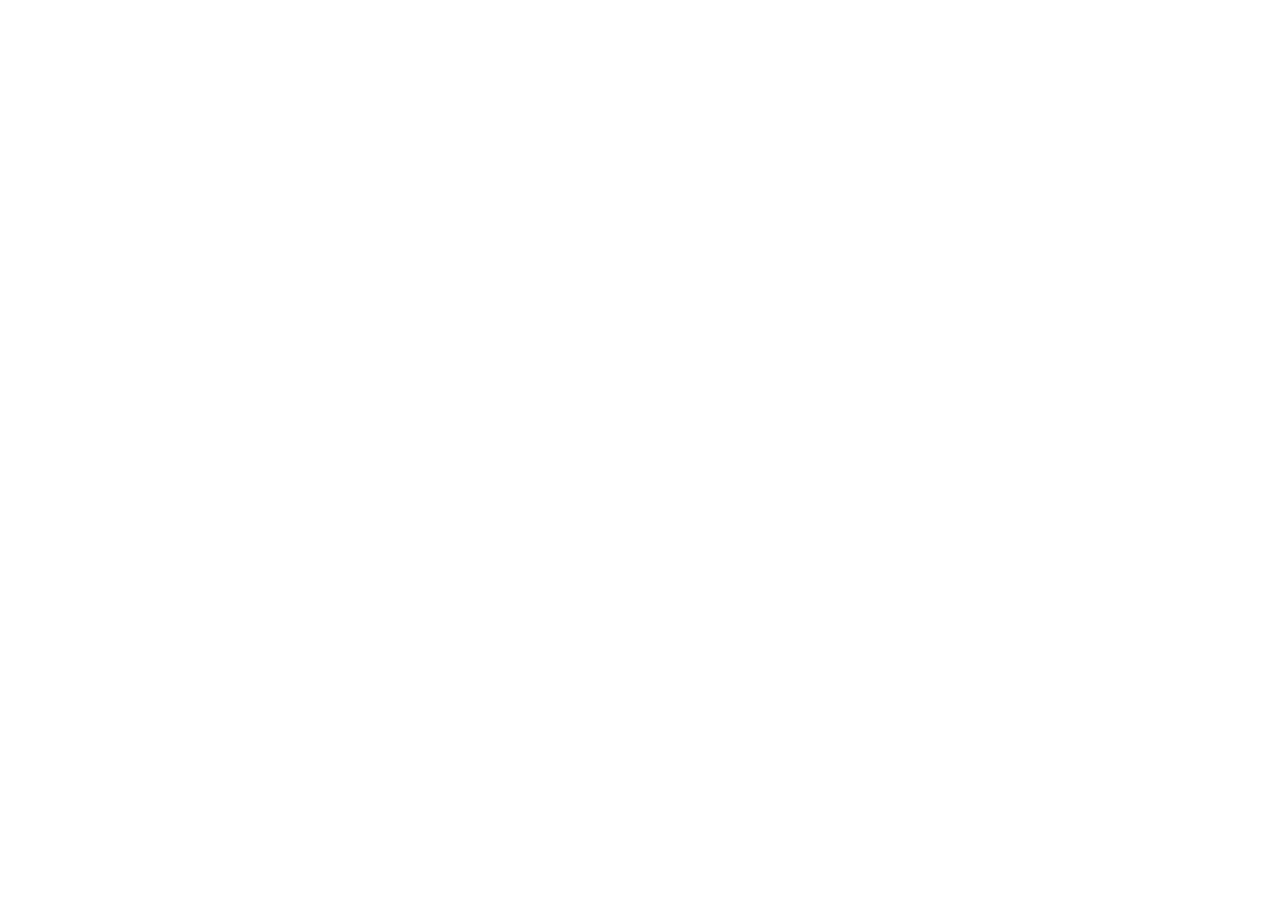
==== index.html @ a27280f0 "feat: added structure of html" ====
<!doctype html>
<html lang="ru">
<head>
    <meta charset="UTF-8">
    <meta name="viewport"
          content="width=device-width, user-scalable=no, initial-scale=1.0, maximum-scale=1.0, minimum-scale=1.0">
    <meta http-equiv="X-UA-Compatible" content="ie=edge">
    <title>TestGit</title>
</head>
<body>

</body>
</html>
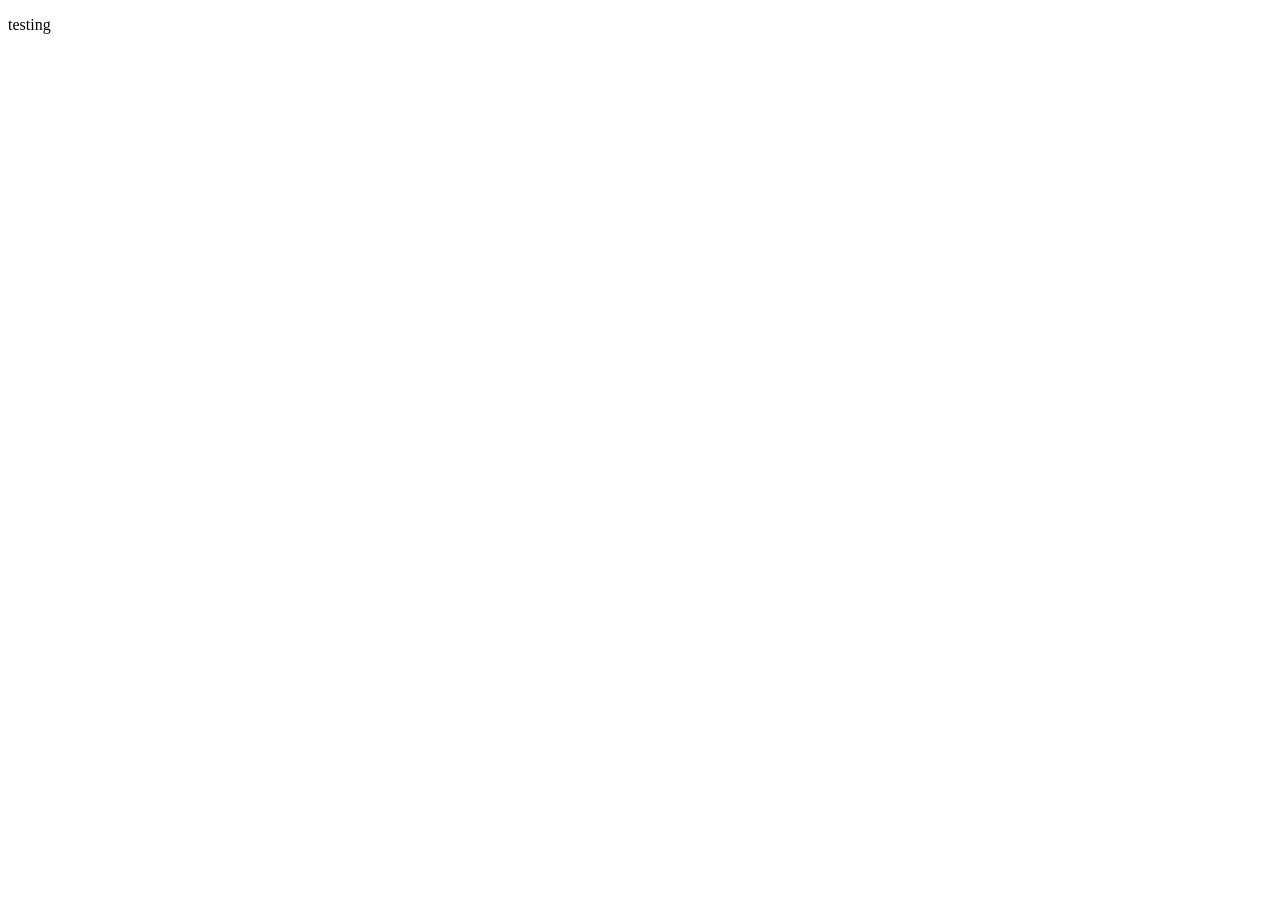
==== commit 453d573b: "Added P Add P for testing pull request" ====
--- a/index.html
+++ b/index.html
@@ -8,6 +8,6 @@
     <title>TestGit</title>
 </head>
 <body>
-
+    <p>testing</p>
 </body>
-</html>+</html>
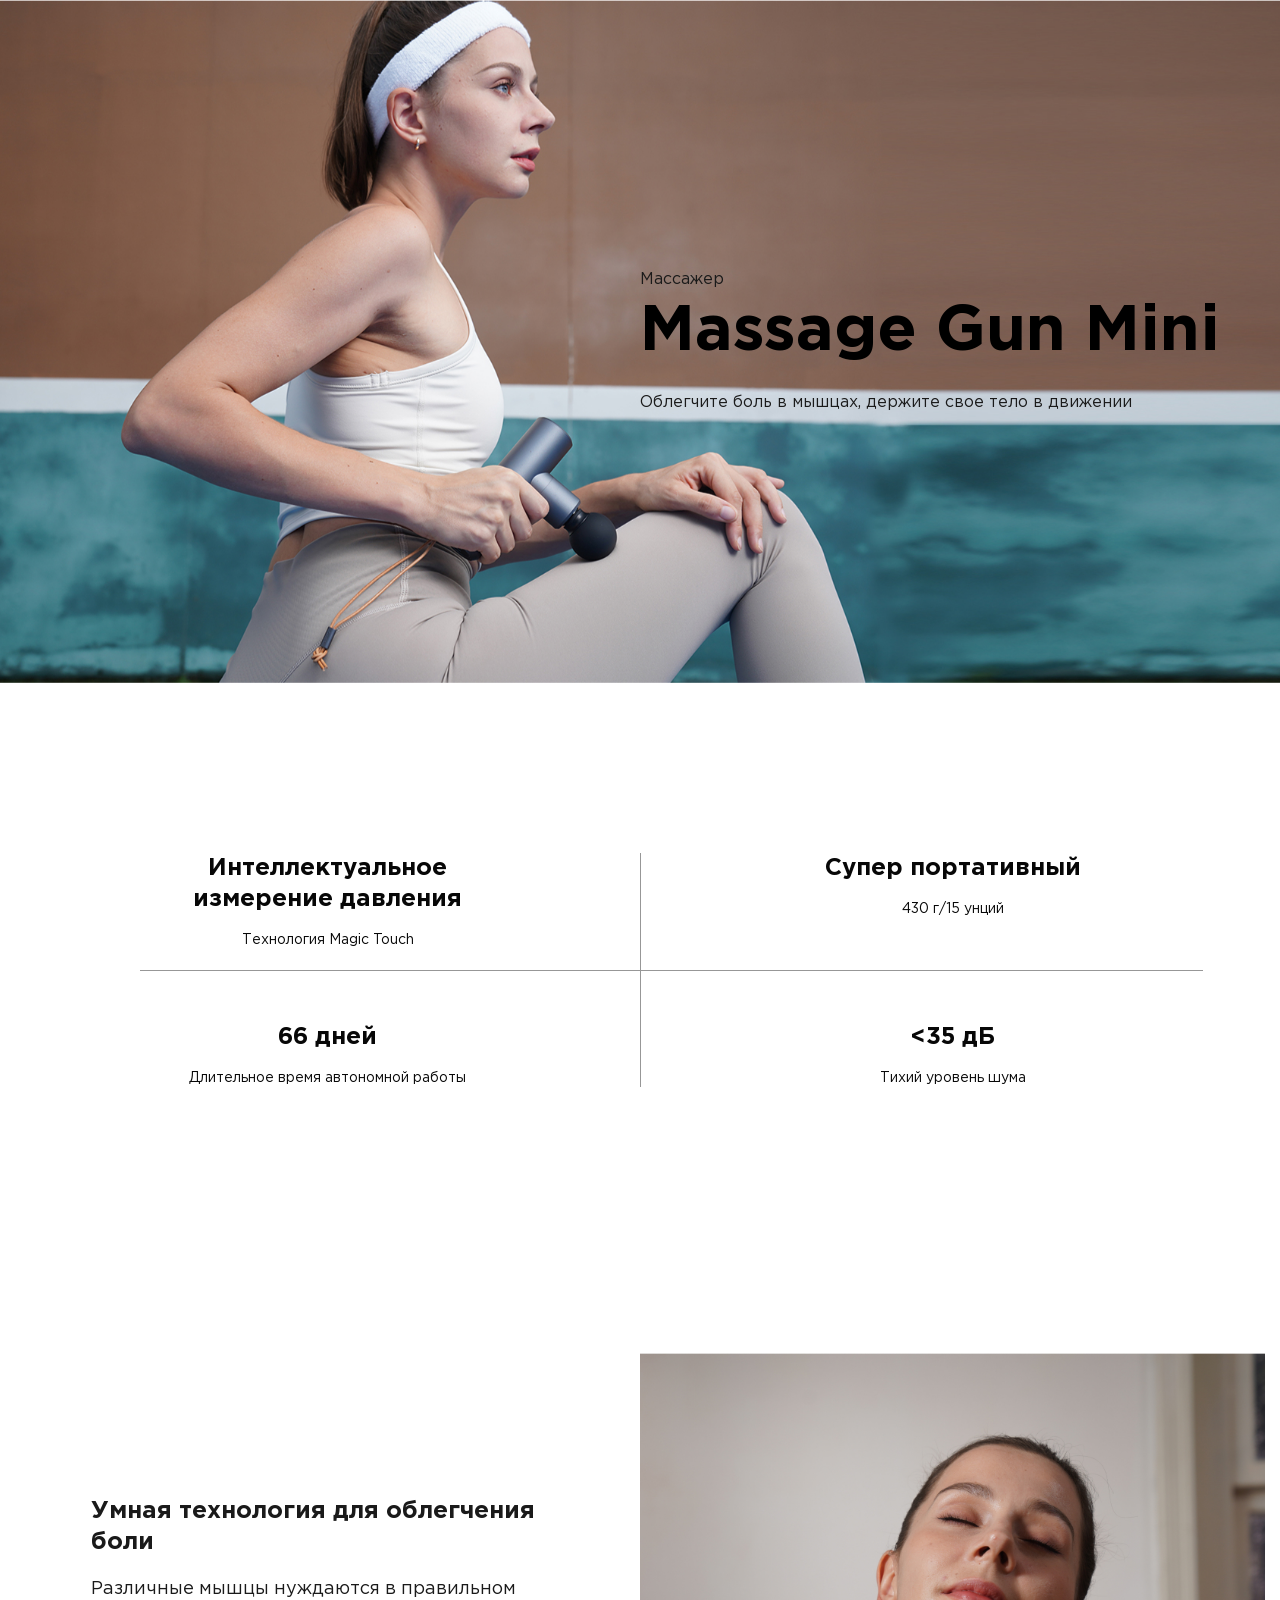
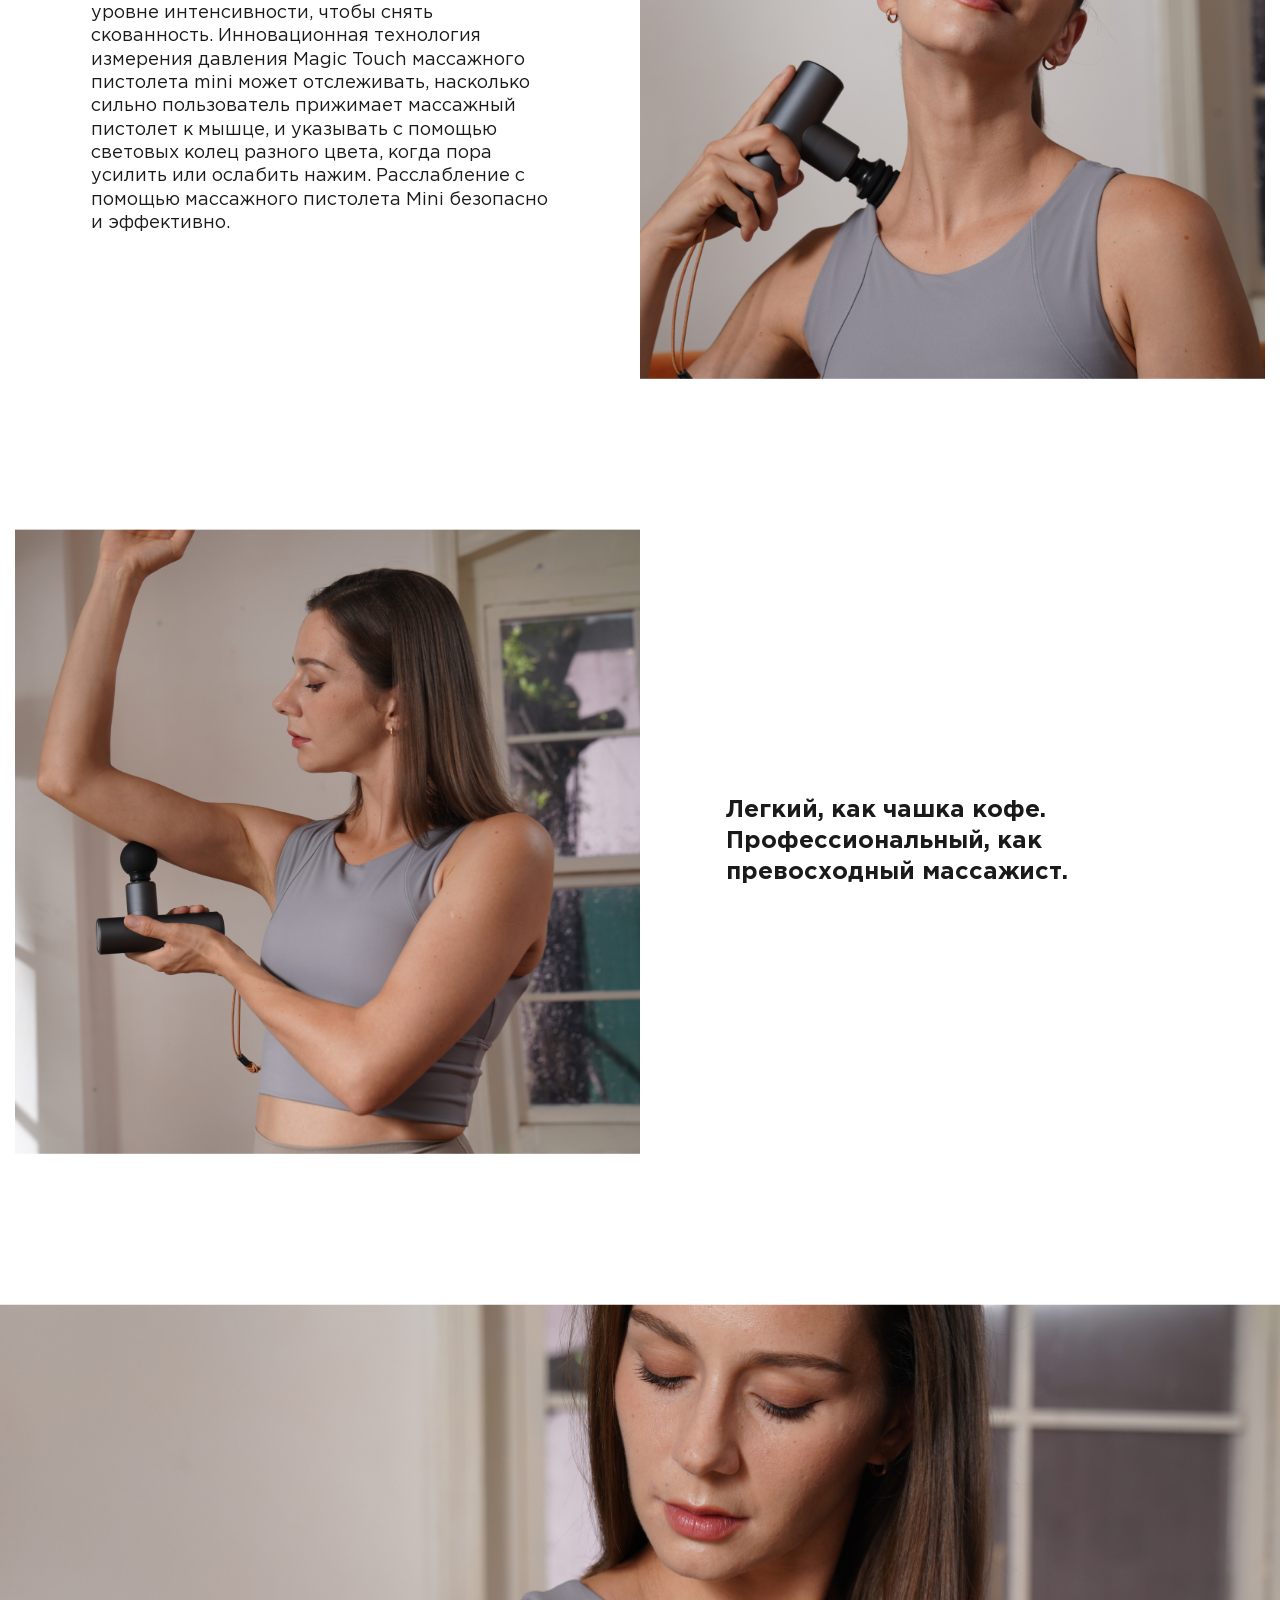
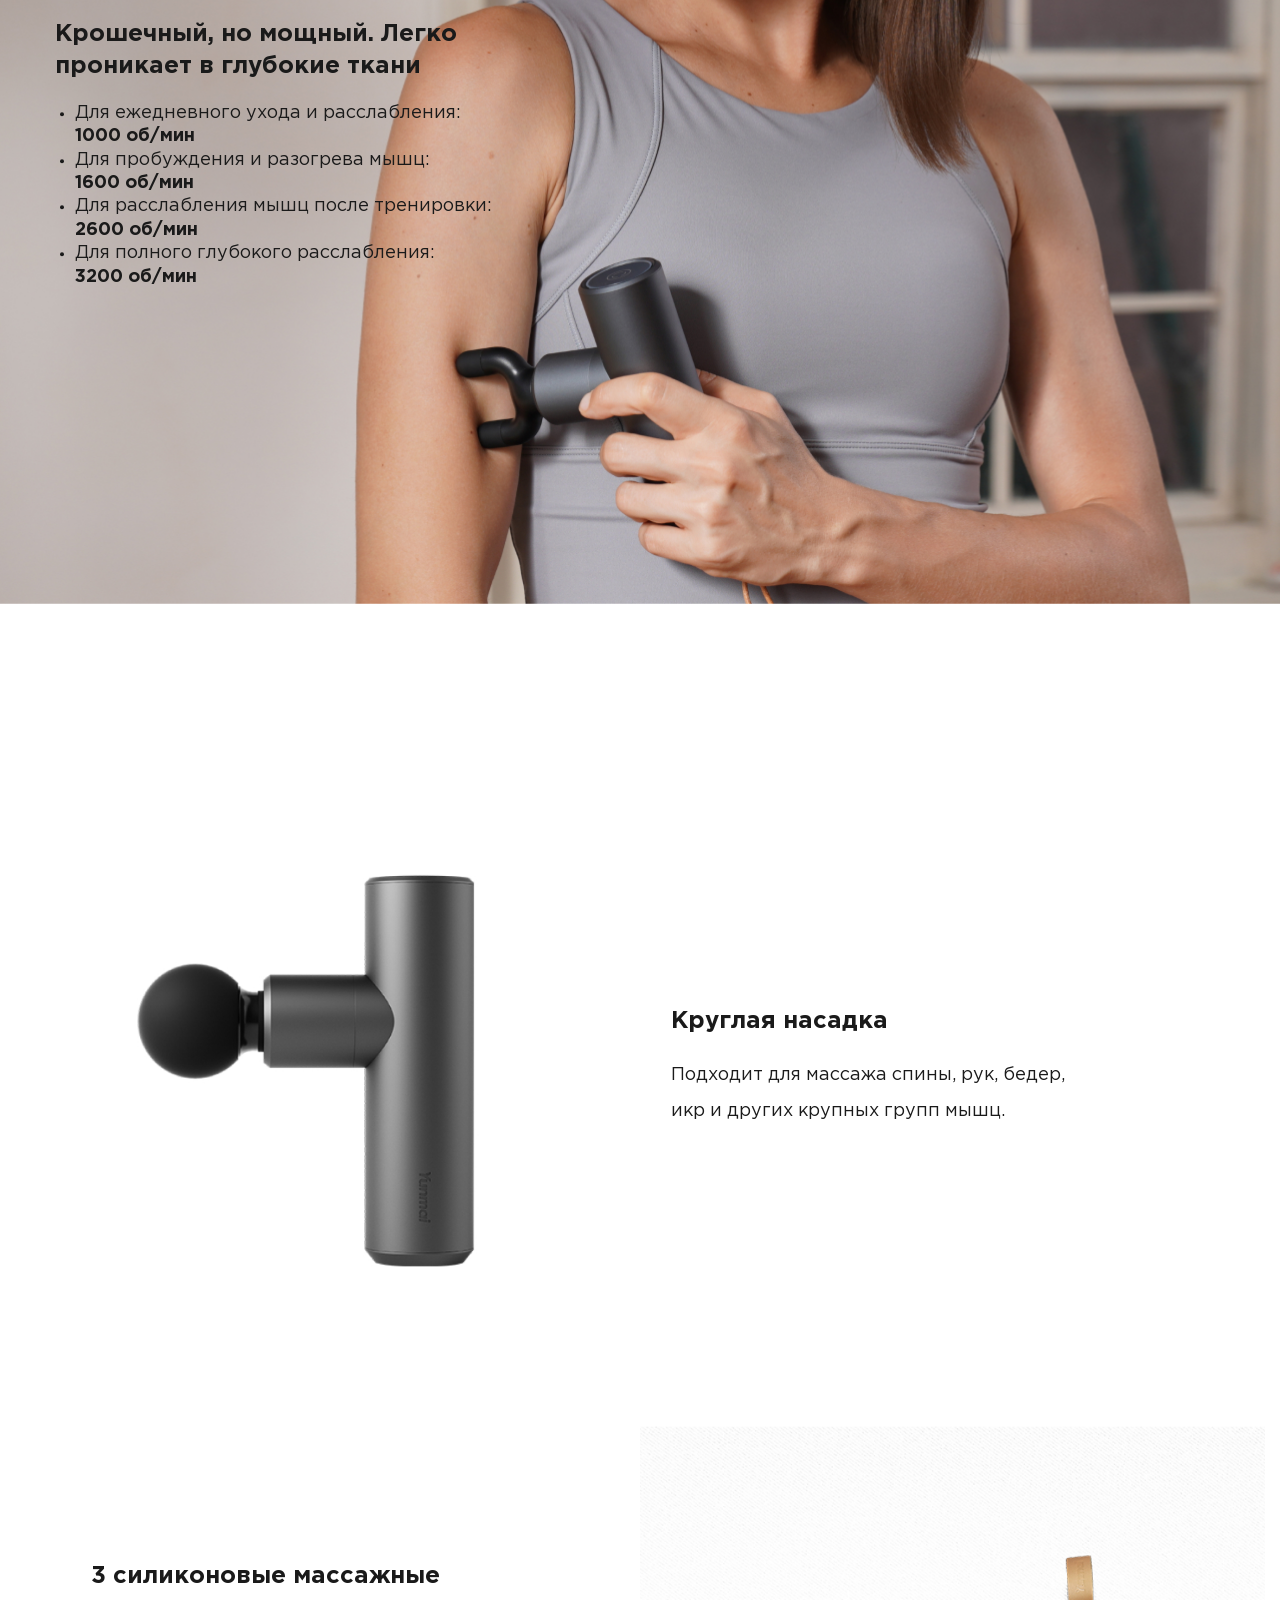
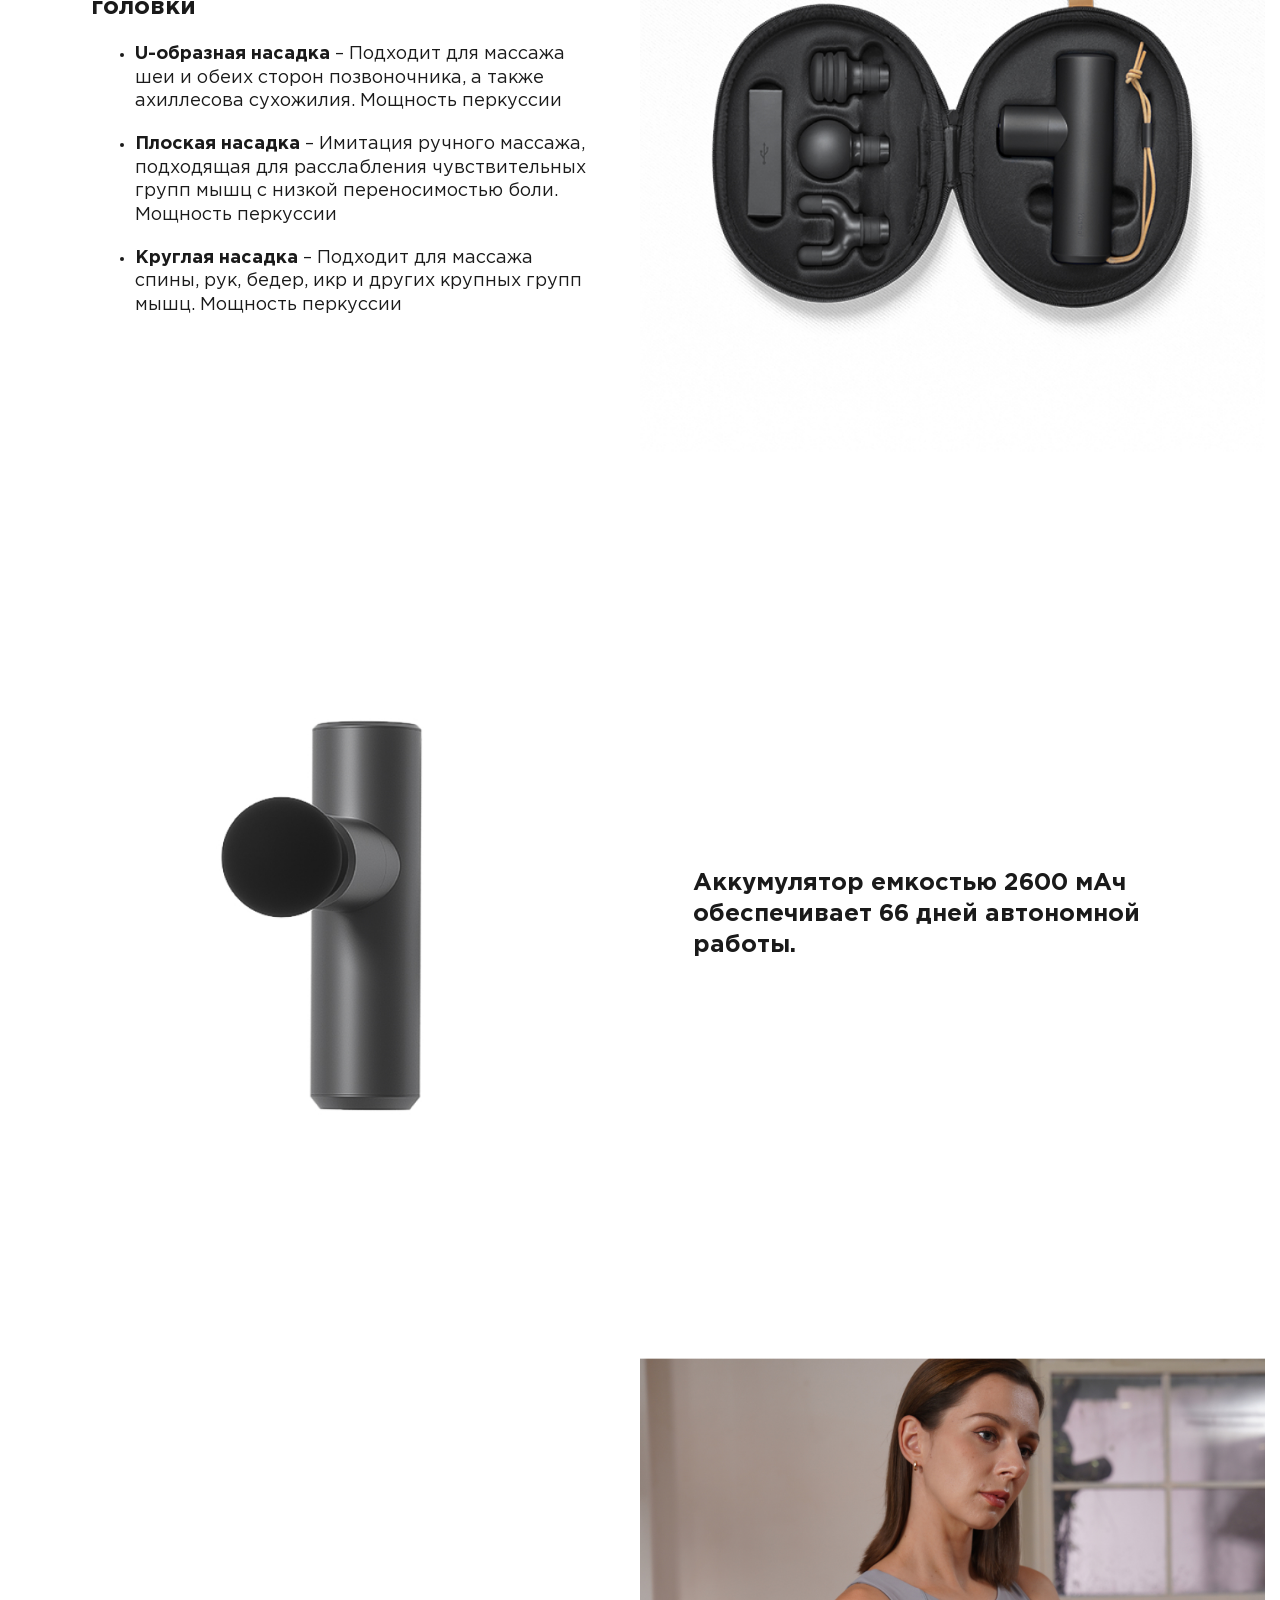
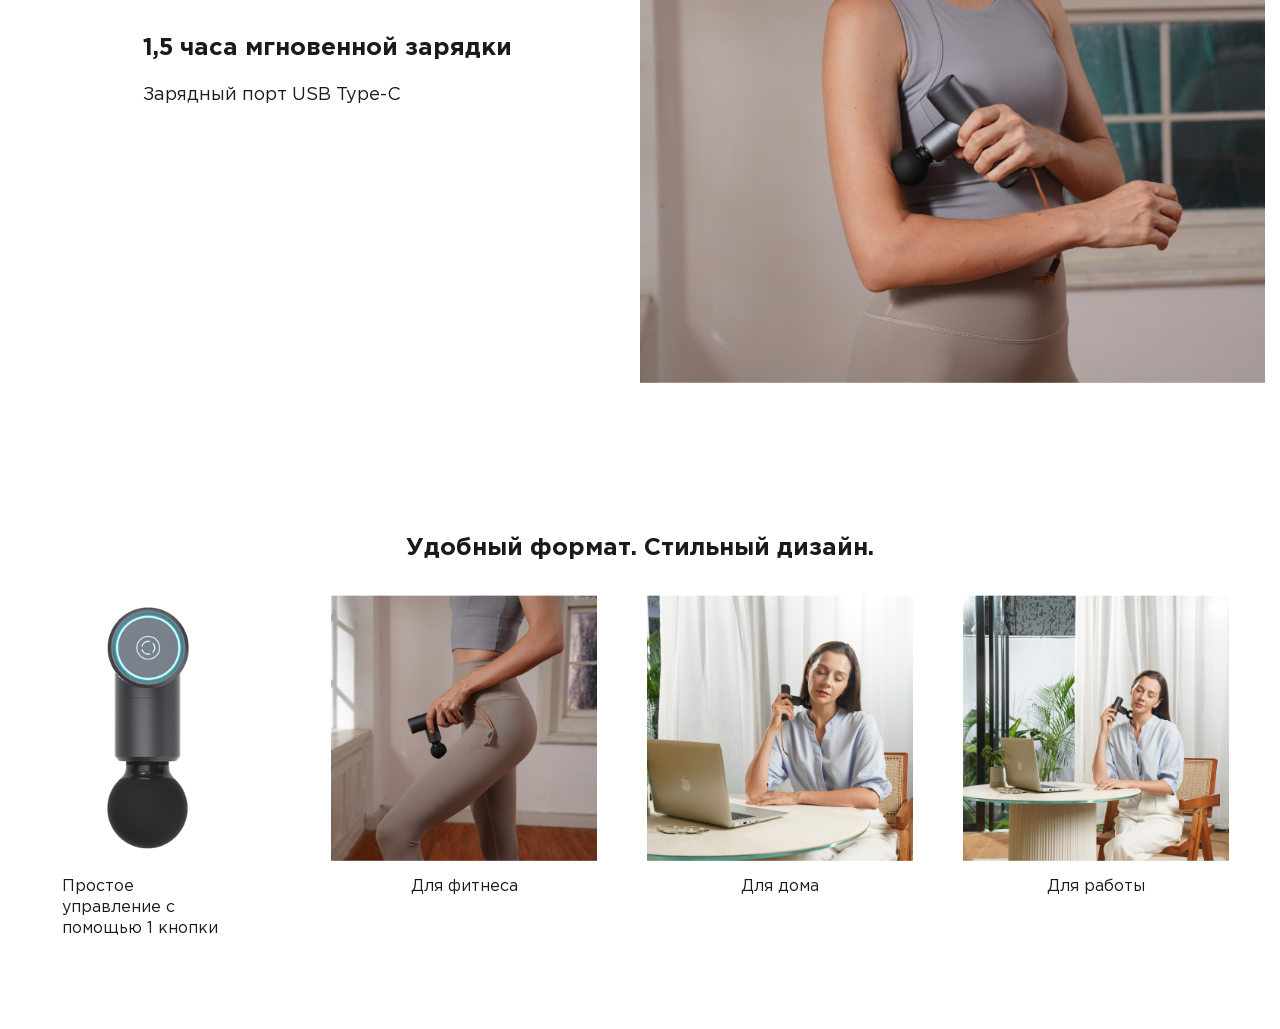
==== commit 380df490: "fix: unpacked files from folder" ====
--- a/index.html
+++ b/index.html
@@ -1,13 +1,181 @@
-<!doctype html>
-<html lang="ru">
-<head>
-    <meta charset="UTF-8">
-    <meta name="viewport"
-          content="width=device-width, user-scalable=no, initial-scale=1.0, maximum-scale=1.0, minimum-scale=1.0">
-    <meta http-equiv="X-UA-Compatible" content="ie=edge">
-    <title>TestGit</title>
-</head>
-<body>
-    <p>testing</p>
-</body>
+<!DOCTYPE html>
+<html lang="en">
+  <head>
+    <meta charset="UTF-8" />
+    <meta http-equiv="X-UA-Compatible" content="IE=edge" />
+    <meta name="viewport" content="width=device-width, initial-scale=1.0" />
+    <link rel="stylesheet" href="./css/main.min.css" />
+    <title>YUNMAI Massage Gun Mini (YMFG-M352)</title>
+  </head>
+  <body>
+    <section class="hero">
+      <div class="container">
+        <div class="hero__wrapper">
+          <div class="hero__content">
+            <p class="hero__subtitle descr">Массажер</p>
+            <h1 class="hero__title">Massage Gun Mini</h1>
+            <p class="hero__descr descr">Облегчите боль в мышцах, держите свое тело в движении</p>
+          </div>
+        </div>
+      </div>
+    </section>
+    <section class="char">
+      <div class="container">
+        <div class="char__wrapper">
+          <div class="char__item">
+            <h3 class="char__item-title">Интеллектуальное измерение давления</h3>
+            <p class="char__item-descr">Технология Magic Touch</p>
+          </div>
+          <div class="char__item">
+            <h3 class="char__item-title">Супер портативный</h3>
+            <p class="char__item-descr">430 г/15 унций</p>
+          </div>
+          <div class="char__item">
+            <h3 class="char__item-title">66 дней</h3>
+            <p class="char__item-descr">Длительное время автономной работы</p>
+          </div>
+          <div class="char__item">
+            <h3 class="char__item-title"><35 дБ</h3>
+            <p class="char__item-descr">Тихий уровень шума</p>
+          </div>
+        </div>
+      </div>
+    </section>
+    <section class="companion">
+      <div class="container">
+        <div class="companion__items">
+          <div class="companion__items-text">
+            <h3 class="companion__items-title title">Умная технология для облегчения боли</h3>
+            <div class="companion__items-descr descr">
+              Различные мышцы нуждаются в правильном уровне интенсивности, чтобы снять скованность.
+              Инновационная технология измерения давления Magic Touch массажного пистолета mini
+              может отслеживать, насколько сильно пользователь прижимает массажный пистолет к мышце,
+              и указывать с помощью световых колец разного цвета, когда пора усилить или ослабить
+              нажим. Расслабление с помощью массажного пистолета Mini безопасно и эффективно.
+            </div>
+          </div>
+          <img src="img/companion.jpeg" alt="Smart image" class="companion__img" />
+        </div>
+      </div>
+    </section>
+    <section class="weight">
+      <div class="container">
+        <div class="weight__items">
+          <div class="weight__items-text">
+            <h3 class="weight__items-title title">
+              Легкий, как чашка кофе. Профессиональный, как превосходный массажист.
+            </h3>
+          </div>
+          <img src="img/weight.jpeg" alt="weight image" class="weight__img" />
+        </div>
+      </div>
+    </section>
+    <section class="power">
+      <div class="container">
+        <div class="power__wrapper">
+          <div class="power__content">
+            <h3 class="power__title title">
+              Крошечный, но мощный. Легко проникает в глубокие ткани
+            </h3>
+            <ul class="power__list">
+              <li class="power__item descr">
+                Для ежедневного ухода и расслабления: <span>1000 об/мин</span>
+              </li>
+              <li class="power__item descr">
+                Для пробуждения и разогрева мышц: <span>1600 об/мин</span>
+              </li>
+              <li class="power__item descr">
+                Для расслабления мышц после тренировки: <span>2600 об/мин</span>
+              </li>
+              <li class="power__item descr">
+                Для полного глубокого расслабления: <span>3200 об/мин</span>
+              </li>
+            </ul>
+          </div>
+        </div>
+      </div>
+    </section>
+    <section class="nozzle">
+      <div class="container">
+        <div class="nozzle__items">
+          <div class="nozzle__items-text">
+            <h3 class="nozzle__items-title title">Круглая насадка</h3>
+            <p class="nozzle__items-descr descr">
+              Подходит для массажа спины, рук, бедер, икр и других крупных групп мышц.
+            </p>
+          </div>
+          <img src="img/nozzle.jpeg" alt="Nozzle image" class="nozzle__img" />
+        </div>
+      </div>
+    </section>
+    <section class="heads">
+      <div class="container">
+        <div class="heads__items">
+          <div class="heads__items-text">
+            <h3 class="heads__items-title title">3 силиконовые массажные головки</h3>
+            <ul class="heads__list">
+              <li class="heads__item descr">
+                <span>U-образная насадка</span> – Подходит для массажа шеи и обеих сторон
+                позвоночника, а также ахиллесова сухожилия. Мощность перкуссии
+              </li>
+              <li class="heads__item descr">
+                <span>Плоская насадка</span> – Имитация ручного массажа, подходящая для расслабления
+                чувствительных групп мышц с низкой переносимостью боли. Мощность перкуссии
+              </li>
+              <li class="heads__item descr">
+                <span>Круглая насадка</span> – Подходит для массажа спины, рук, бедер, икр и других
+                крупных групп мышц. Мощность перкуссии
+              </li>
+            </ul>
+          </div>
+          <img src="img/heads.jpeg" alt="Heads image" class="heads__img" />
+        </div>
+      </div>
+    </section>
+    <section class="battery">
+      <div class="container">
+        <div class="battery__items">
+          <h3 class="battery__items-title title">
+            Аккумулятор емкостью 2600 мАч обеспечивает 66 дней автономной работы.
+          </h3>
+          <img src="img/battery.jpeg" alt="Battery image" class="battery__img" />
+        </div>
+      </div>
+    </section>
+    <section class="charge">
+      <div class="container">
+        <div class="charge__items">
+          <div class="charge__items-text">
+            <h3 class="charge__items-title title">1,5 часа мгновенной зарядки</h3>
+            <div class="charge__items-descr descr">Зарядный порт USB Type-C</div>
+          </div>
+          <img src="img/charge.jpeg" alt="Charge image" class="charge__img" />
+        </div>
+      </div>
+    </section>
+    <section class="format">
+      <div class="container">
+        <h3 class="format__title title">Удобный формат. Стильный дизайн.</h3>
+
+        <div class="format__wrapper">
+          <div class="format__item">
+            <img src="img/control.jpeg" alt="Control" class="format__img" />
+            <p class="format__item-descr descr special">Простое управление с помощью 1 кнопки</p>
+          </div>
+          <div class="format__item">
+            <img src="img/fitness.jpeg" alt="Fitnes" class="format__img" />
+            <p class="format__item-descr descr">Для фитнеса</p>
+          </div>
+          <div class="format__item">
+            <img src="img/home.jpeg" alt="Home" class="format__img" />
+            <p class="format__item-descr descr">Для дома</p>
+          </div>
+          <div class="format__item">
+            <img src="img/work.jpeg" alt="Work" class="format__img" />
+            <p class="format__item-descr descr">Для работы</p>
+          </div>
+        </div>
+      </div>
+    </section>
+  </body>
 </html>
--- a/css/main.min.css
+++ b/css/main.min.css
@@ -0,0 +1 @@
+/*! normalize.css v8.0.1 | MIT License | github.com/necolas/normalize.css */html{line-height:1.15;-webkit-text-size-adjust:100%}body{margin:0}main{display:block}h1{font-size:2em;margin:.67em 0}hr{box-sizing:content-box;height:0;overflow:visible}pre{font-family:monospace,monospace;font-size:1em}a{background-color:rgba(0,0,0,0)}abbr[title]{border-bottom:none;text-decoration:underline;-webkit-text-decoration:underline dotted;text-decoration:underline dotted}b,strong{font-weight:bolder}code,kbd,samp{font-family:monospace,monospace;font-size:1em}small{font-size:80%}sub,sup{font-size:75%;line-height:0;position:relative;vertical-align:baseline}sub{bottom:-0.25em}sup{top:-0.5em}img{border-style:none}button,input,optgroup,select,textarea{font-family:inherit;font-size:100%;line-height:1.15;margin:0}button,input{overflow:visible}button,select{text-transform:none}button,[type=button],[type=reset],[type=submit]{-webkit-appearance:button}button::-moz-focus-inner,[type=button]::-moz-focus-inner,[type=reset]::-moz-focus-inner,[type=submit]::-moz-focus-inner{border-style:none;padding:0}button:-moz-focusring,[type=button]:-moz-focusring,[type=reset]:-moz-focusring,[type=submit]:-moz-focusring{outline:1px dotted ButtonText}fieldset{padding:.35em .75em .625em}legend{box-sizing:border-box;color:inherit;display:table;max-width:100%;padding:0;white-space:normal}progress{vertical-align:baseline}textarea{overflow:auto}[type=checkbox],[type=radio]{box-sizing:border-box;padding:0}[type=number]::-webkit-inner-spin-button,[type=number]::-webkit-outer-spin-button{height:auto}[type=search]{-webkit-appearance:textfield;outline-offset:-2px}[type=search]::-webkit-search-decoration{-webkit-appearance:none}::-webkit-file-upload-button{-webkit-appearance:button;font:inherit}details{display:block}summary{display:list-item}template{display:none}[hidden]{display:none}*{font-family:Gotham Pro,sans-serif;font-weight:400;font-size:18px;margin:0;padding:0}.title{font-weight:700;font-size:32px;line-height:130%;color:#1a1a1a}@media(max-width: 1440px){.title{font-size:24px}}@media(max-width: 768px){.title{font-size:18px}}.descr{font-weight:400;font-size:18px;line-height:130%;color:#1a1a1a}@inclute tablet{.descr{font-size:14px}}.container{max-width:1530px;padding:0 15px;margin:0 auto}@media(max-width: 1440px){.container{max-width:1270px}}@media(max-width: 768px){.container{max-width:768px}}@font-face{font-family:"Gotham Pro";src:url("../fonts/GothamPro-Bold.eot");src:local("../fonts/Gotham Pro Bold"),local("../fonts/GothamPro-Bold"),url("../fonts/GothamPro-Bold.eot?#iefix") format("embedded-opentype"),url("../fonts/GothamPro-Bold.woff") format("woff"),url("../fonts/GothamPro-Bold.ttf") format("truetype");font-weight:bold;font-style:normal}@font-face{font-family:"Gotham Pro";src:url("../fonts/GothamPro.eot");src:local("../fonts/Gotham Pro"),local("../fonts/GothamPro"),url("../fonts/GothamPro.eot?#iefix") format("embedded-opentype"),url("../fonts/GothamPro.woff") format("woff"),url("../fonts/GothamPro.ttf") format("truetype");font-weight:normal;font-style:normal}.hero{background-image:url("../../img/hero-bg.jpeg");background-repeat:no-repeat;background-position:center center;background-size:cover;height:100vh}@media(max-width: 1440px){.hero{width:100%;max-width:1440px;height:auto}}@media(max-width: 768px){.hero{max-width:768px}}@media(max-width: 414px){.hero{background-image:url("../../img/hero-375.jpeg");background-repeat:no-repeat;background-position:center center;background-size:cover;max-width:414px}}.hero__wrapper{position:relative;height:100vh}@media(max-width: 1440px){.hero__wrapper{height:683px}}@media(max-width: 768px){.hero__wrapper{height:364px}}@media(max-width: 414px){.hero__wrapper{height:560px;position:static}}.hero__content{position:absolute;top:50%;transform:translateY(-50%);left:50%}@media(max-width: 414px){.hero__content{left:0;top:0;position:static;transform:unset;text-align:center;padding-top:60px}}@media(max-width: 1440px){.hero__subtitle{font-size:16px}}.hero__title{font-weight:700;font-size:72px;line-height:130%;color:#000;margin:0}@media(max-width: 1440px){.hero__title{font-size:64px}}@media(max-width: 768px){.hero__title{font-size:32px}}@media(max-width: 414px){.hero__title{font-size:24px;max-width:217px;margin:5px auto 0 auto}}.hero__descr{margin-top:20px}@media(max-width: 1440px){.hero__descr{font-size:16px}}@media(max-width: 768px){.hero__descr{max-width:360px}}@media(max-width: 414px){.hero__descr{max-width:283px;margin:20px auto 0 auto}}.char{margin-top:170px}@media(max-width: 768px){.char{margin-top:119px}}@media(max-width: 414px){.char{margin-top:70px}}.char__wrapper{display:flex;flex-wrap:wrap;gap:72px 0;position:relative}@media(max-width: 768px){.char__wrapper{gap:29px 0}}@media(max-width: 414px){.char__wrapper{flex-direction:column}}.char__item{width:50%;margin:0 auto}@media(max-width: 414px){.char__item{width:100%;border-top:1px solid #979797;padding-top:18px}.char__item:first-child{border:none;padding:0}}.char__item:nth-child(2)::after{content:"";position:absolute;background-color:#979797;width:1px;height:100%;bottom:0;top:0;left:50%}@media(max-width: 414px){.char__item:nth-child(2)::after{content:unset}}.char__item:nth-child(1)::before{content:"";position:absolute;background-color:#979797;width:85%;height:1px;top:50%;left:10%}@media(max-width: 414px){.char__item:nth-child(1)::before{content:unset}}.char__item-title{font-weight:700;font-size:24px;line-height:130%;color:#070707;max-width:282px;margin:0 auto;text-align:center}@media(max-width: 768px){.char__item-title{font-size:18px;max-width:294px}}@media(max-width: 414px){.char__item-title{text-align:unset;max-width:unset}}.char__item-descr{font-weight:400;font-size:14px;line-height:130%;color:#070707;text-align:center;margin-top:16px}@media(max-width: 768px){.char__item-descr{font-size:14px}}@media(max-width: 414px){.char__item-descr{text-align:unset}}.companion{margin-top:266px}@media(max-width: 768px){.companion{margin-top:120px}}.companion__items{display:flex;justify-content:space-between;align-items:center}@media(max-width: 414px){.companion__items{flex-direction:column-reverse}}.companion__items-text{max-width:464px;margin:0 auto;padding-right:10px}@media(max-width: 768px){.companion__items-text{padding-right:25px}}.companion__items-title{color:#1a1a1a}@media(max-width: 768px){.companion__items-title{max-width:210px}}@media(max-width: 414px){.companion__items-title{margin-top:20px}}.companion__items-descr{margin-top:20px}@media(max-width: 768px){.companion__items-descr{font-size:14px}}@media(max-width: 414px){.companion__items-descr{margin-top:10px}}.companion__img{width:50%;max-width:820px;height:auto}@media(max-width: 414px){.companion__img{width:100%}}.weight{margin-top:150px}@media(max-width: 414px){.weight{margin-top:120px}}.weight__items{display:flex;justify-content:space-between;align-items:center;flex-direction:row-reverse}@media(max-width: 414px){.weight__items{flex-direction:column-reverse;align-items:unset}}.weight__items-text{max-width:464px;margin:0 auto;padding-left:10px}@media(max-width: 768px){.weight__items-text{max-width:262px}}@media(max-width: 414px){.weight__items-text{margin:20px 0 0 0;padding:0}}.weight__items-descr{margin-top:20px}.weight__img{width:50%;max-width:820px;height:auto}@media(max-width: 414px){.weight__img{width:100%}}.power{margin-top:150px;background-image:url("../../img/power-bg.jpeg");background-repeat:no-repeat;background-position:center center;background-size:cover;height:100vh}@media(max-width: 768px){.power{margin-top:120px}}@media(max-width: 414px){.power{background-image:url("../../img/power-bg-375.jpeg");background-repeat:no-repeat;background-position:center center;background-size:cover}}@media(max-width: 768px){.power{height:364px}}@media(max-width: 414px){.power{height:626px}}.power__wrapper{position:relative;height:100vh}@media(max-width: 768px){.power__wrapper{height:364px}}.power__content{position:absolute;top:50%;transform:translateY(-50%)}@media(max-width: 414px){.power__content{top:205%}}.power__title{padding-left:40px;max-width:520px}@media(max-width: 768px){.power__title{max-width:285px;padding:0}}.power__list{margin:20px 0 0 60px;max-width:452px}@media(max-width: 414px){.power__list{margin:10px 0 0 20px}}@media(max-width: 768px){.power__item{font-size:12px}}.power__item span{font-weight:bold;display:inline-block}@media(max-width: 768px){.power__item span{font-size:12px}}@media(max-width: 414px){.power__item span{display:block}}.nozzle{margin-top:150px}@media(max-width: 414px){.nozzle{margin-top:300px}}.nozzle__items{display:flex;justify-content:space-between;align-items:center;flex-direction:row-reverse}@media(max-width: 414px){.nozzle__items{flex-direction:column-reverse}}.nozzle__items-text{padding-right:166px;padding-left:10px}@media(max-width: 768px){.nozzle__items-text{padding-right:18px;padding-left:30px}}@media(max-width: 414px){.nozzle__items-text{padding:0}}.nozzle__items-title{max-width:365px}.nozzle__items-descr{max-width:428px;margin-top:20px;line-height:200%}@media(max-width: 768px){.nozzle__items-descr{font-size:16px;max-width:312px}}@media(max-width: 414px){.nozzle__items-descr{max-width:335px;line-height:130%;font-size:14px}}.nozzle__img{width:50%;max-width:820px;height:auto}@media(max-width: 414px){.nozzle__img{width:100%}}.heads{margin-top:46px}@media(max-width: 414px){.heads{margin-top:120px}}.heads__items{display:flex;justify-content:space-between;align-items:center}@media(max-width: 414px){.heads__items{flex-direction:column-reverse}}.heads__items-title{padding-left:76px;max-width:356px}@media(max-width: 768px){.heads__items-title{padding-left:18px;padding-right:10px}}.heads__list{padding-left:120px;margin-top:20px;max-width:464px}@media(max-width: 768px){.heads__list{max-width:317px;padding-left:30px}}.heads__item{margin-top:20px}@media(max-width: 768px){.heads__item{font-size:14px}}.heads__item span{font-weight:bold}@media(max-width: 768px){.heads__item span{font-size:14px}}.heads__img{width:50%;max-width:820px;height:auto}@media(max-width: 414px){.heads__img{width:100%}}.battery{margin-top:150px}.battery__items{display:flex;justify-content:space-between;align-items:center;flex-direction:row-reverse}@media(max-width: 414px){.battery__items{flex-direction:column-reverse}}.battery__items-title{max-width:520px;margin:0 auto}@media(max-width: 768px){.battery__items-title{max-width:303px}}@media(max-width: 414px){.battery__items-title{max-width:343px}}.battery__img{width:50%;max-width:820px;height:auto}@media(max-width: 414px){.battery__img{width:100%}}.charge{margin-top:130px}.charge__items{display:flex;justify-content:space-between;align-items:center}@media(max-width: 414px){.charge__items{flex-direction:column-reverse;align-items:unset}}.charge__items-text{max-width:520px;margin:0 auto}@media(max-width: 768px){.charge__items-text{max-width:320px}}@media(max-width: 414px){.charge__items-text{margin:10px 0 0 0;max-width:343px}}.charge__items-descr{margin-top:20px}@media(max-width: 414px){.charge__items-descr{margin-top:10px}}.charge__img{width:50%;max-width:820px;height:auto}@media(max-width: 414px){.charge__img{width:100%}}.format{margin:150px 0 90px 0}@media(max-width: 768px){.format{margin:120px 0 223px 0}}@media(max-width: 395px){.format{margin:120px 0 103px 0}}.format__title{text-align:center}@media(max-width: 768px){.format__title{font-size:24px}}.format__wrapper{margin-top:50px;display:flex;gap:50px}@media(max-width: 1440px){.format__wrapper{margin-top:30px}}@media(max-width: 768px){.format__wrapper{margin-top:30px;flex-wrap:wrap;justify-content:space-around;gap:30px}}@media(max-width: 414px){.format__wrapper{gap:30px 5px}}.format__item-descr{max-width:-webkit-fit-content;max-width:-moz-fit-content;max-width:fit-content;margin:20px auto 0 auto}@media(max-width: 1440px){.format__item-descr{margin:10px auto 0 auto;font-size:16px}}.format__img{width:100%;max-width:350px;height:auto}@media(max-width: 1440px){.format__img{max-width:266px;margin-top:0}}@media(max-width: 414px){.format__img{max-width:164px}}.special{max-width:194px}@media(max-width: 1440px){.special{max-width:173px}}/*# sourceMappingURL=main.min.css.map */
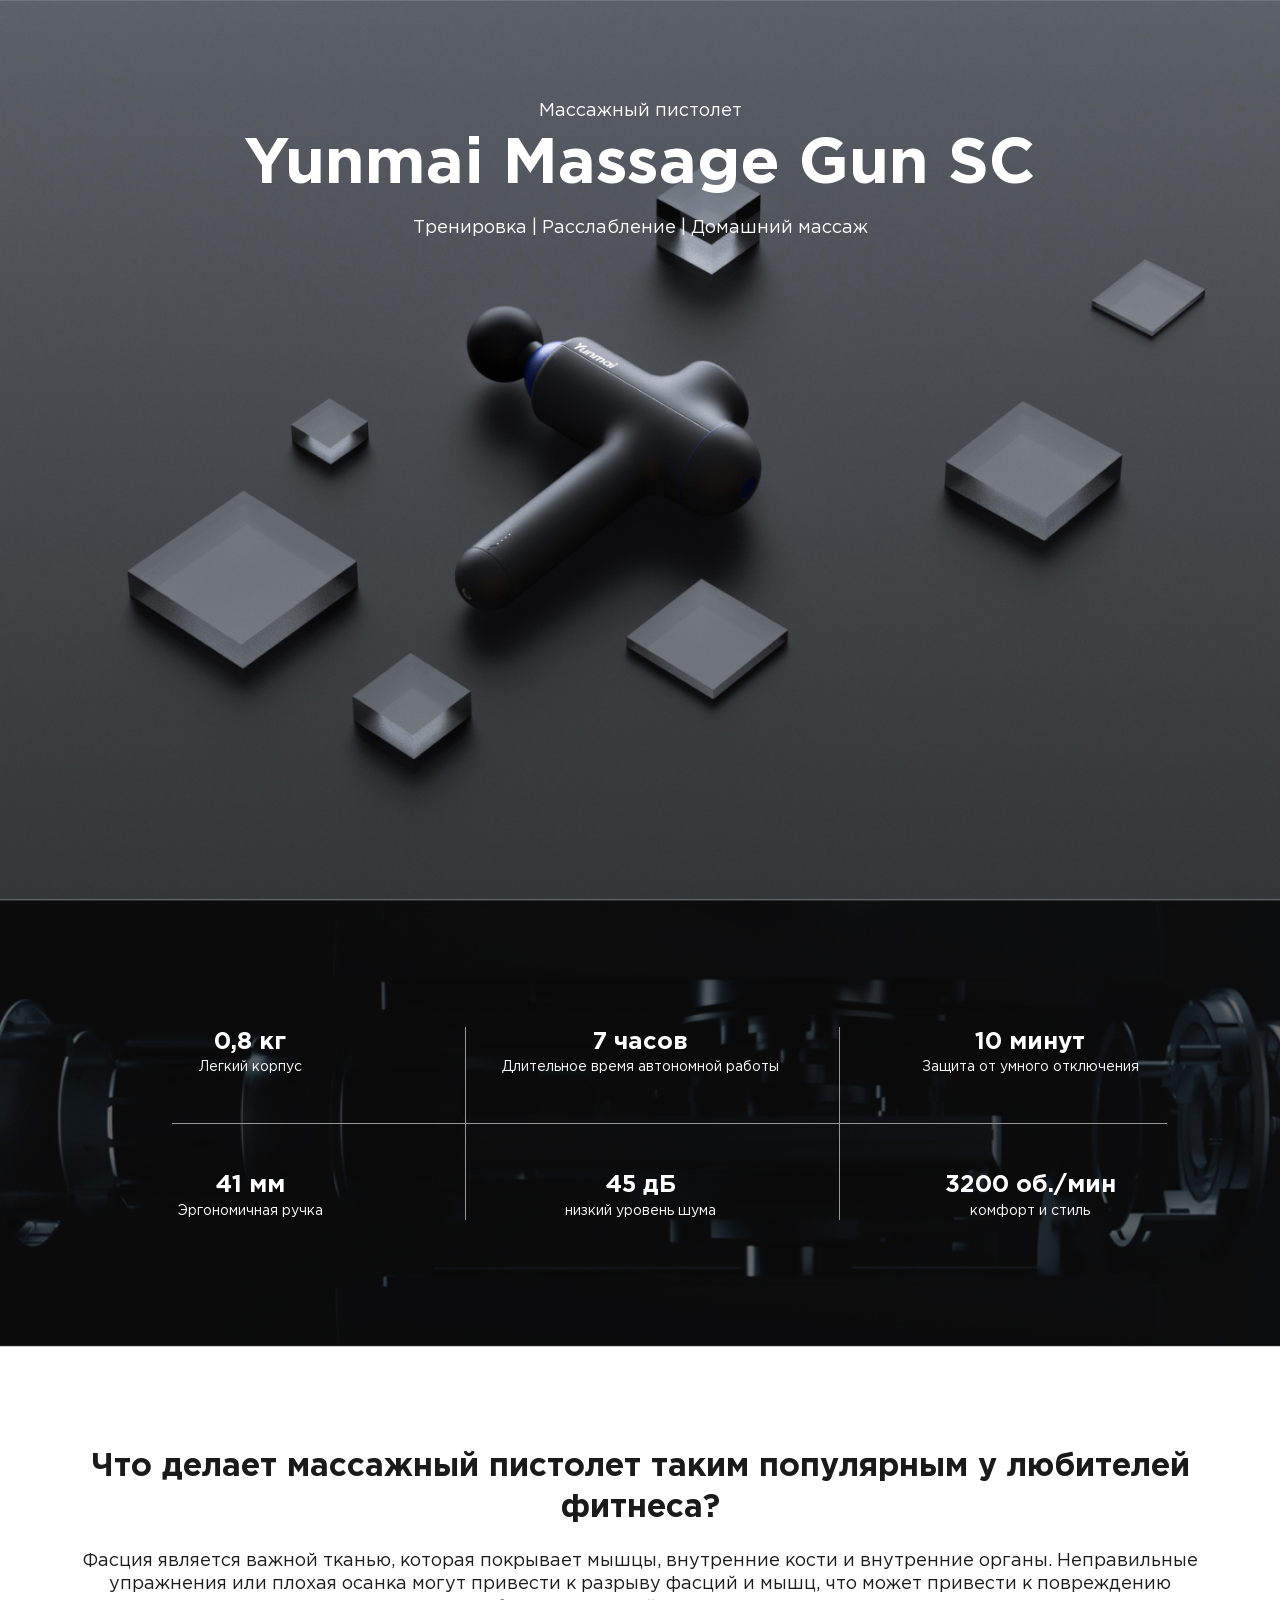
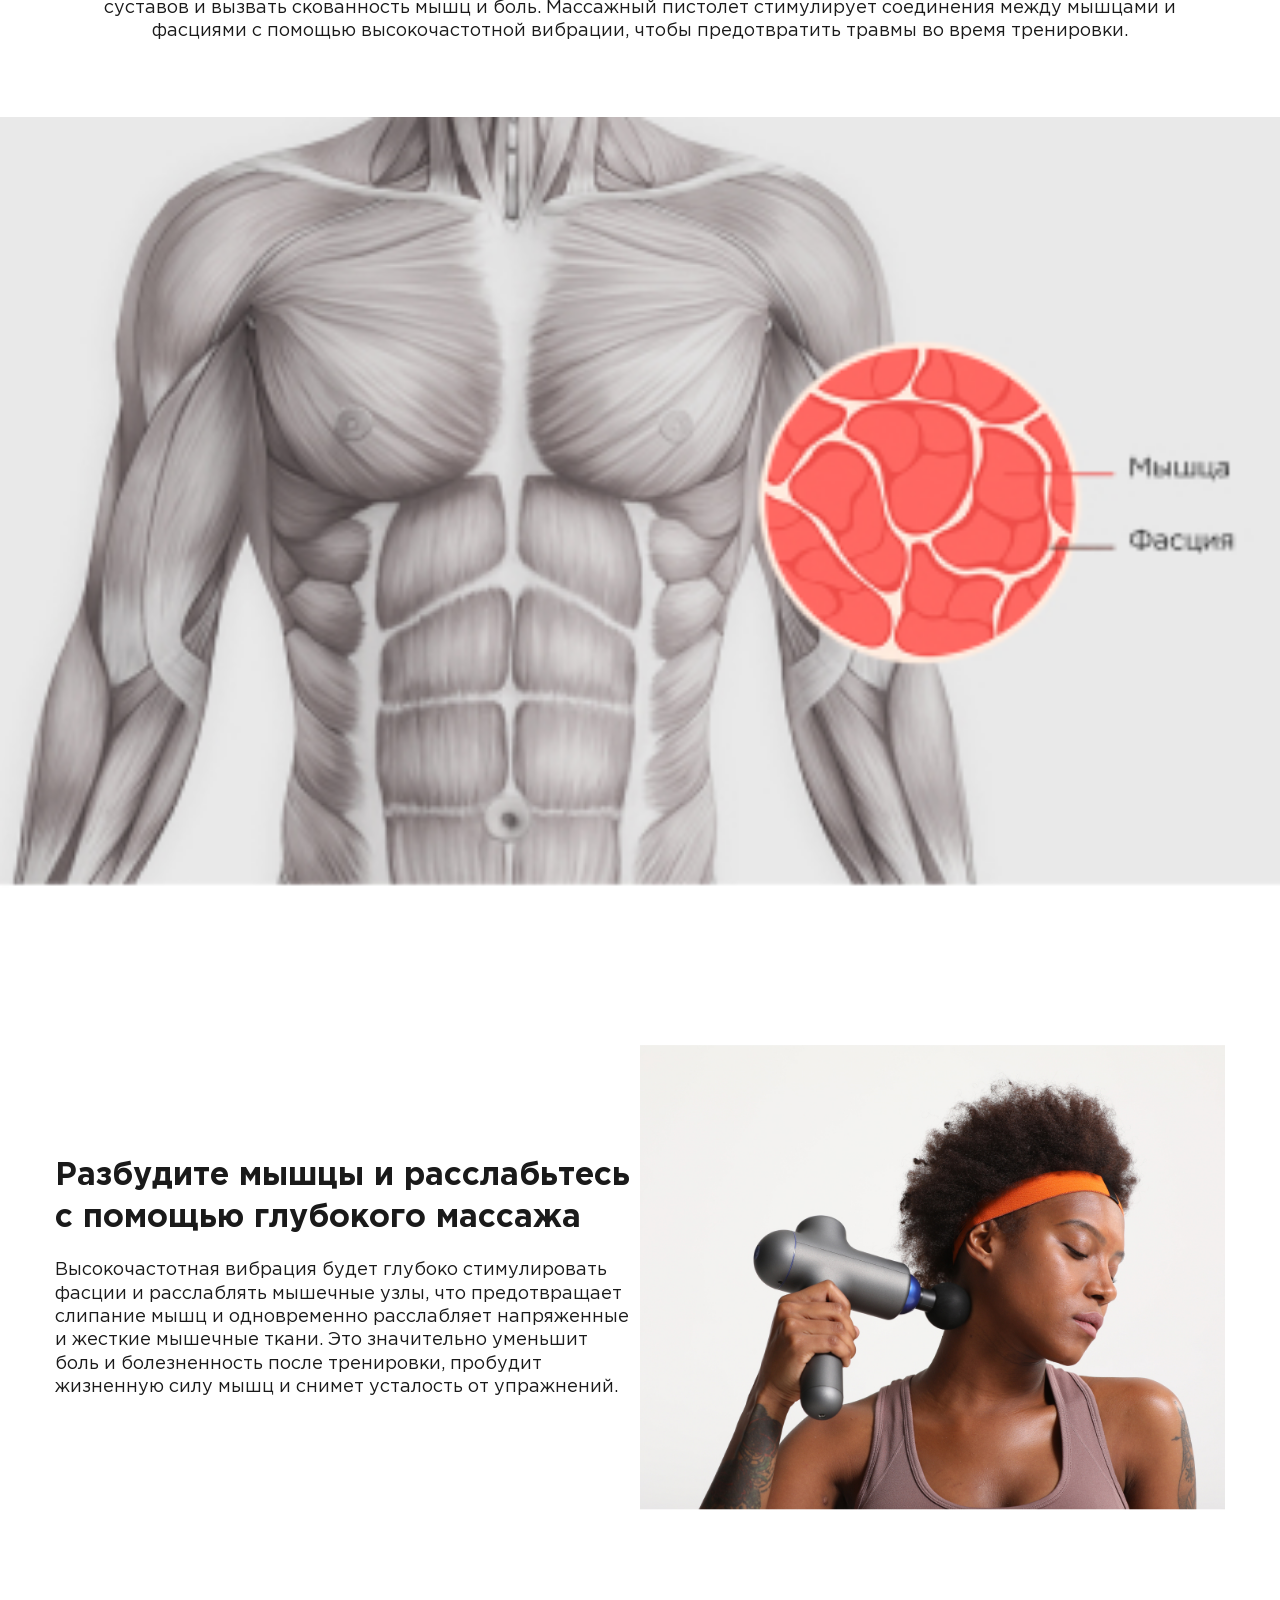
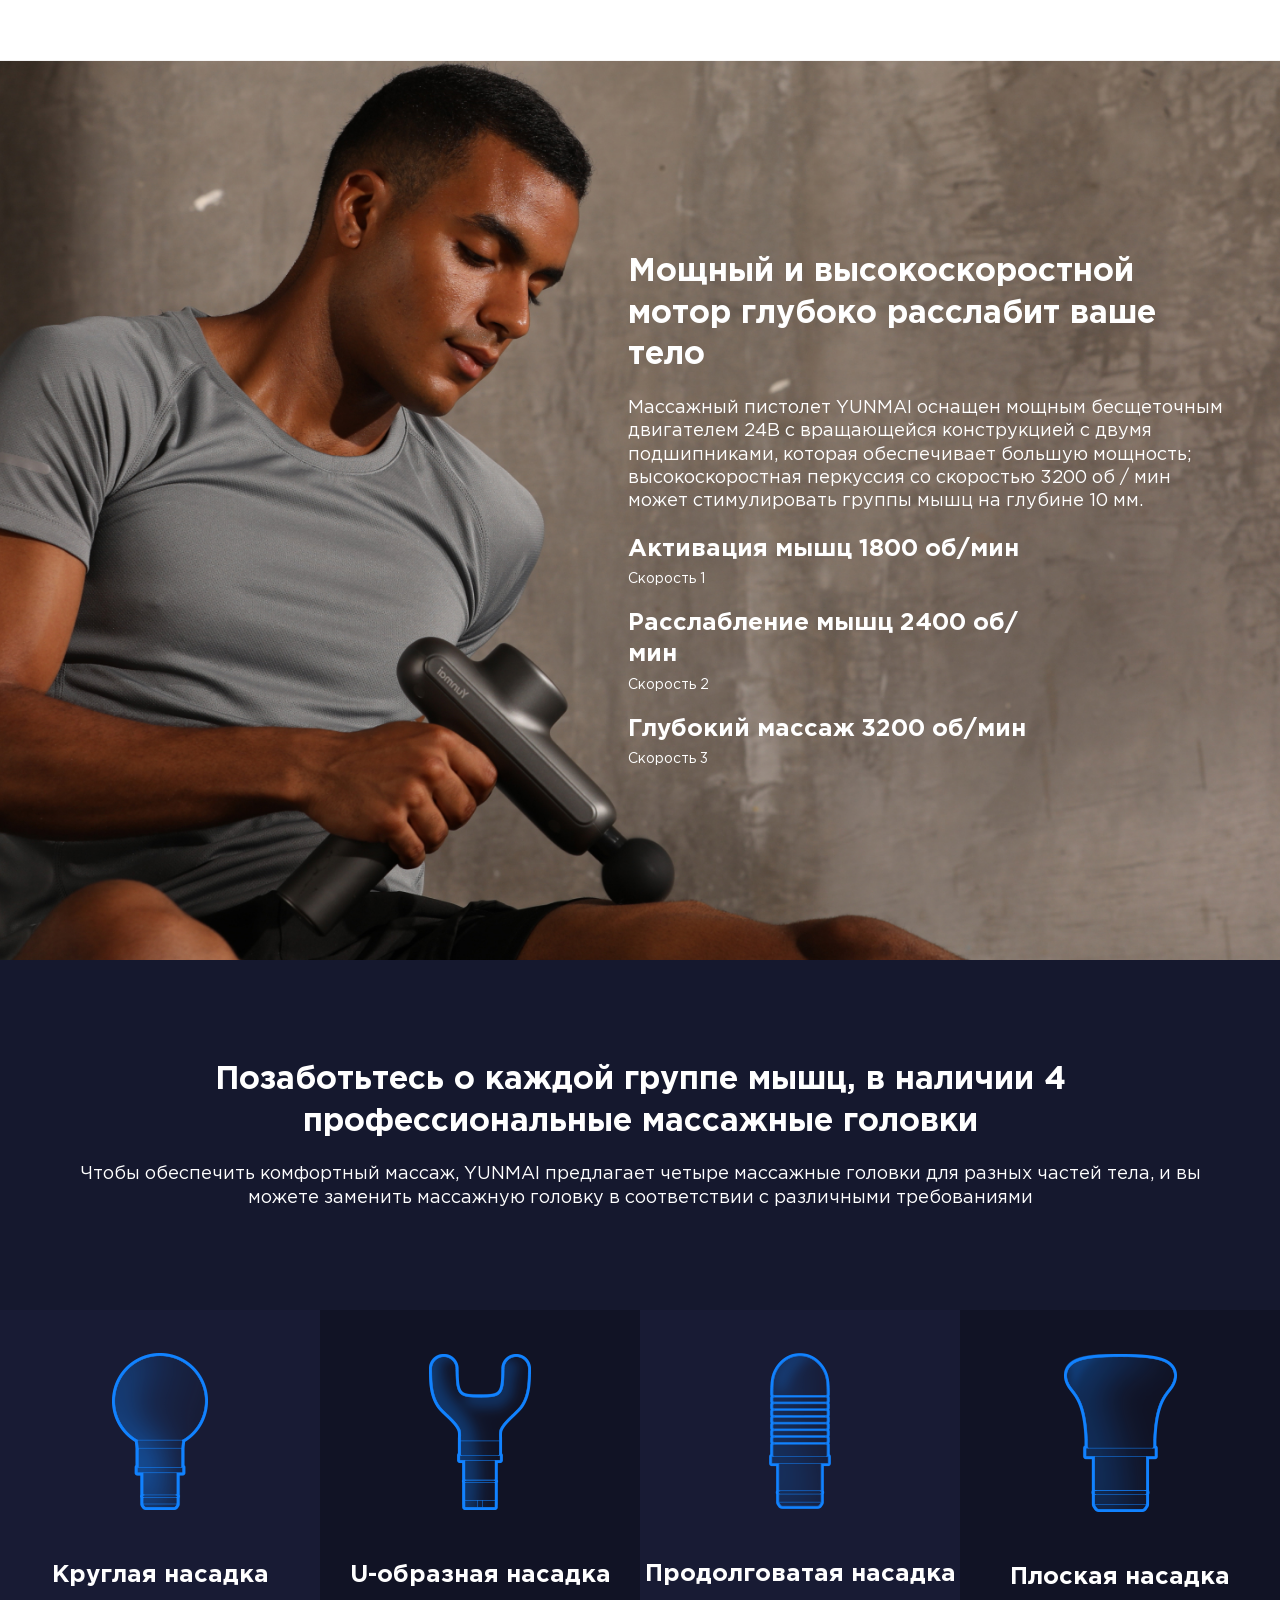
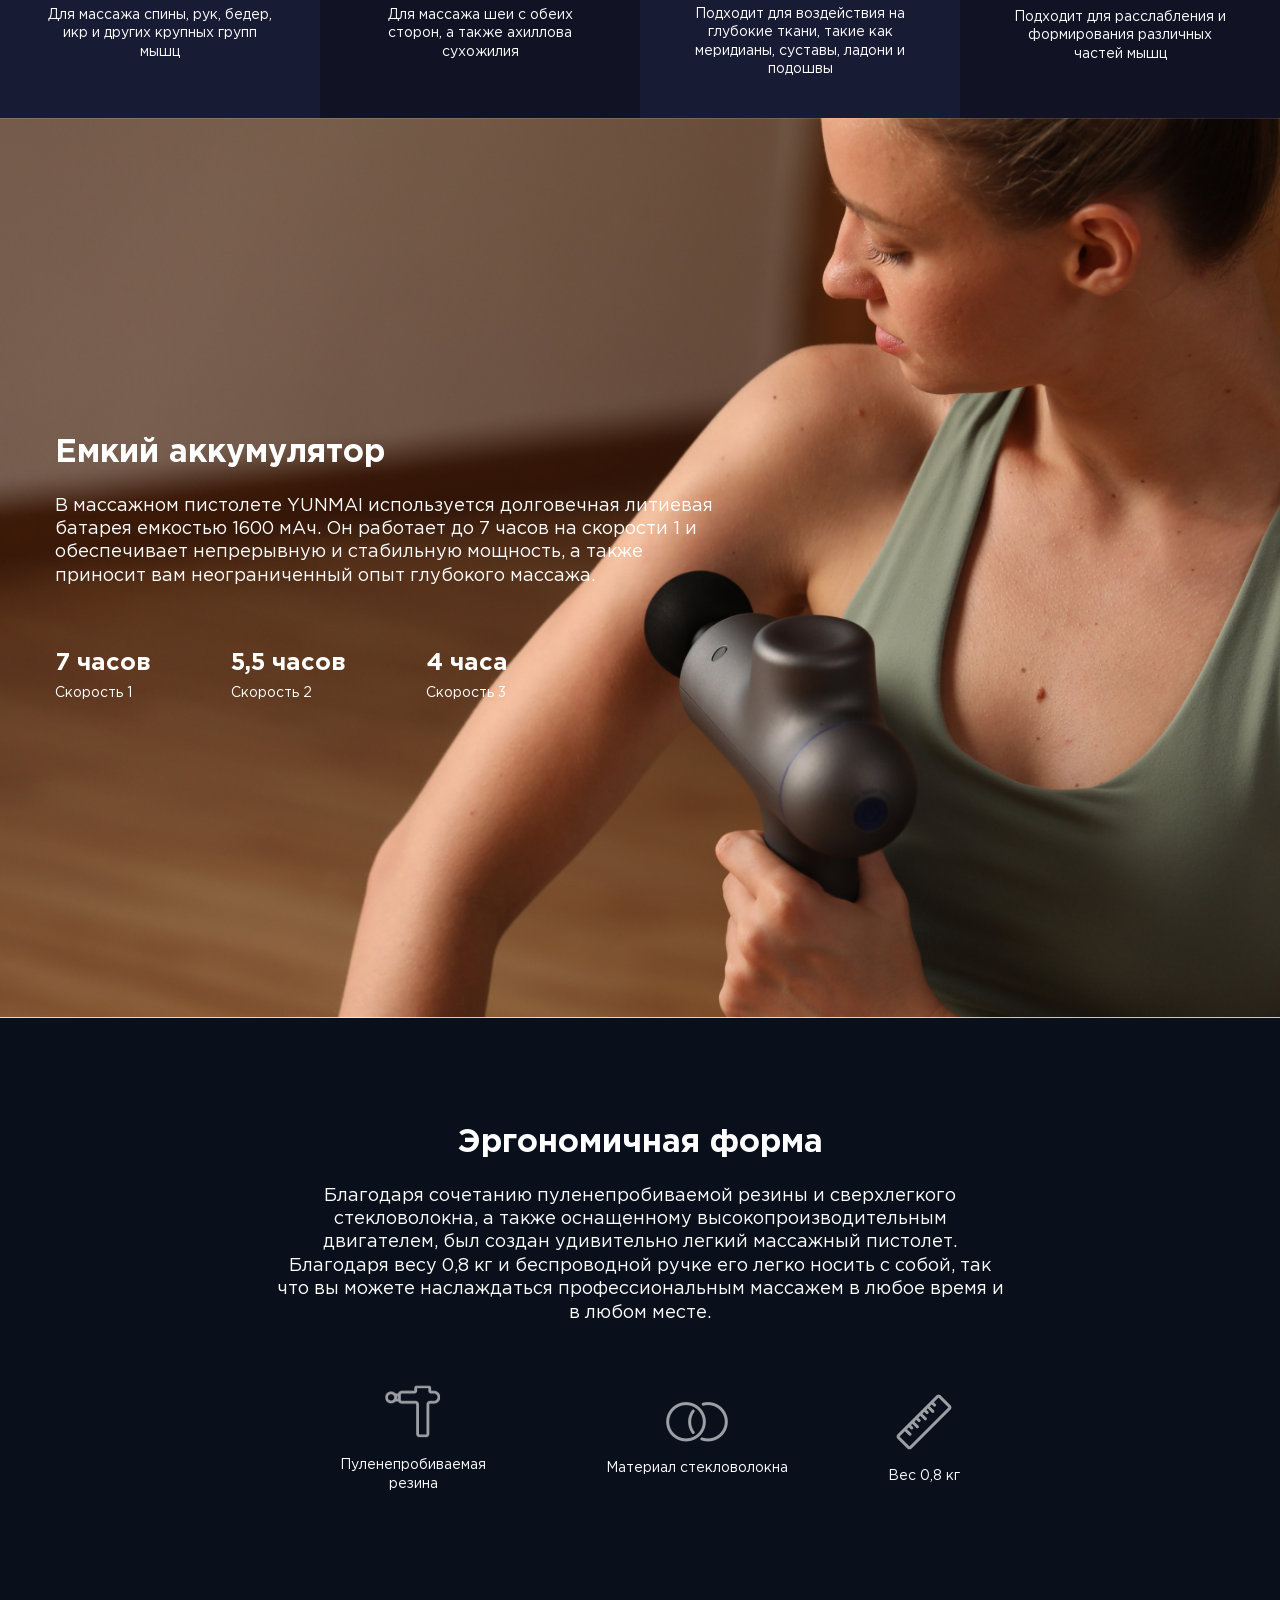
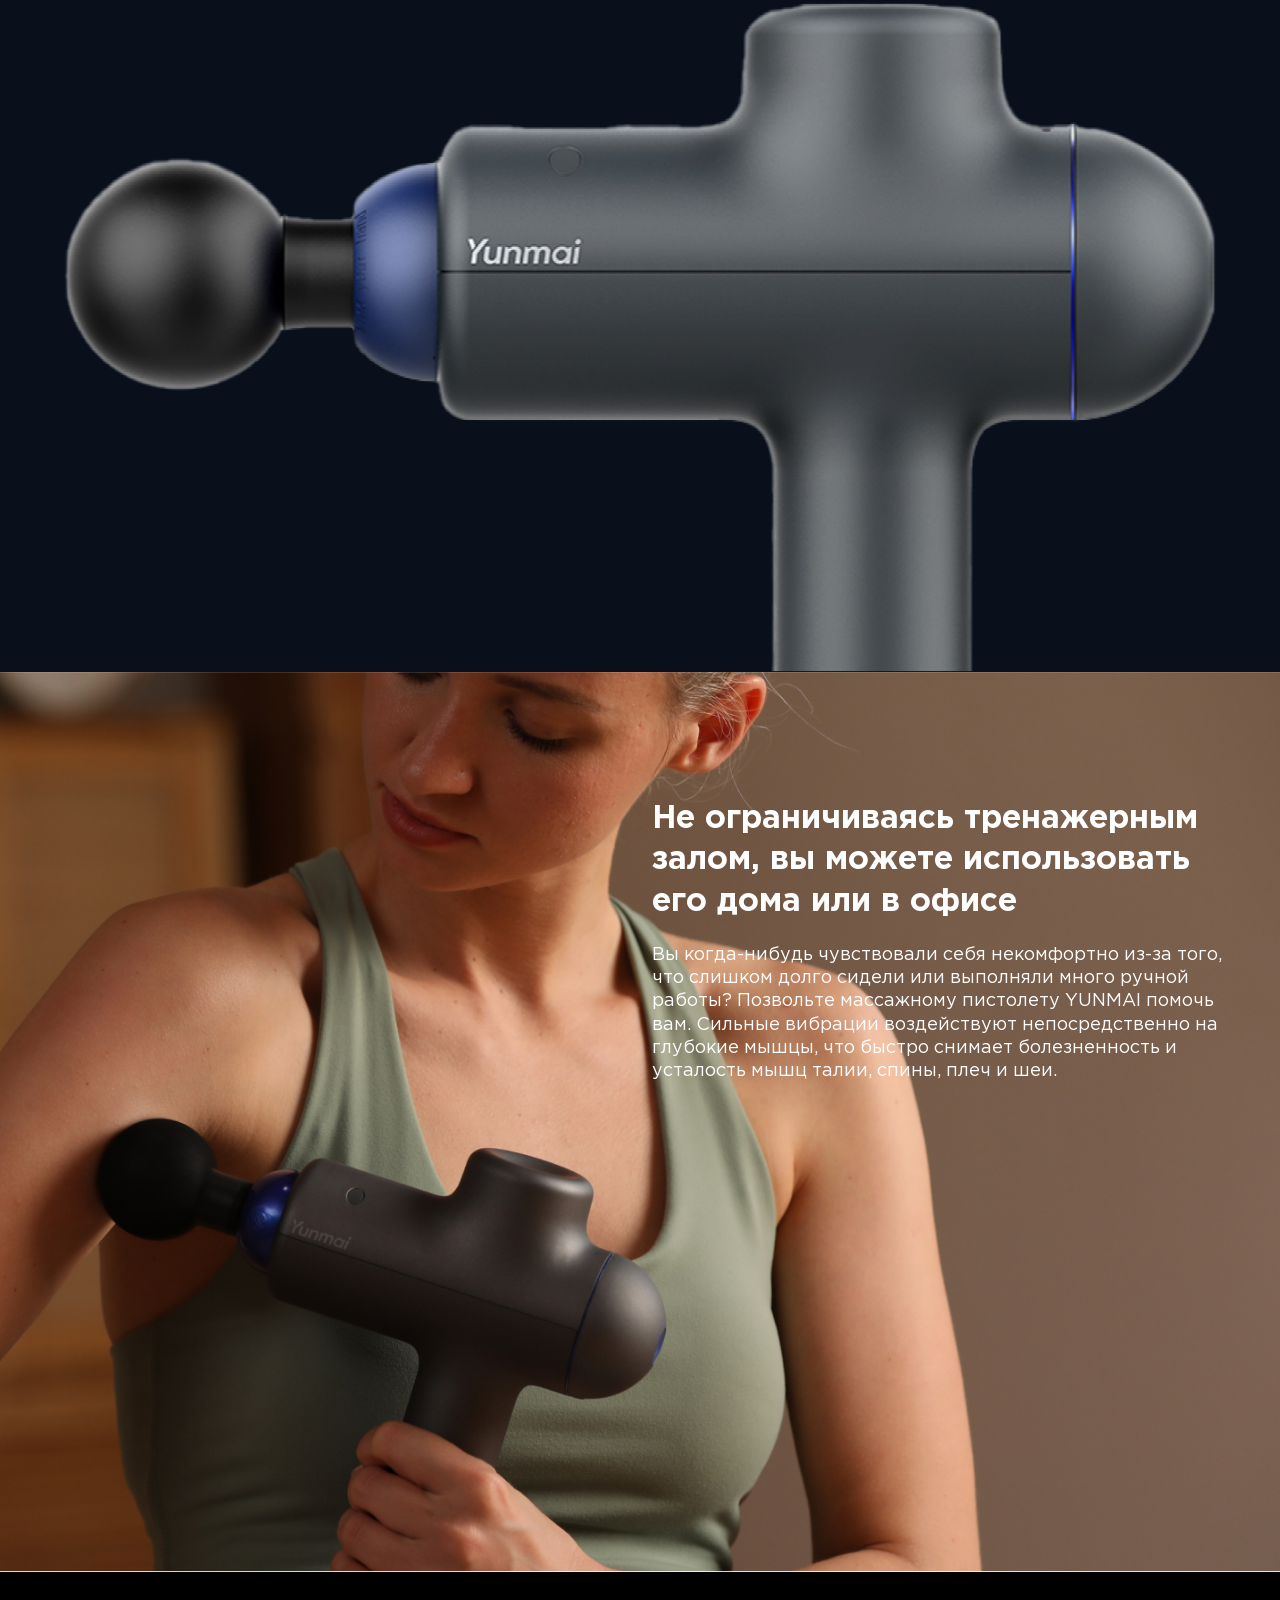
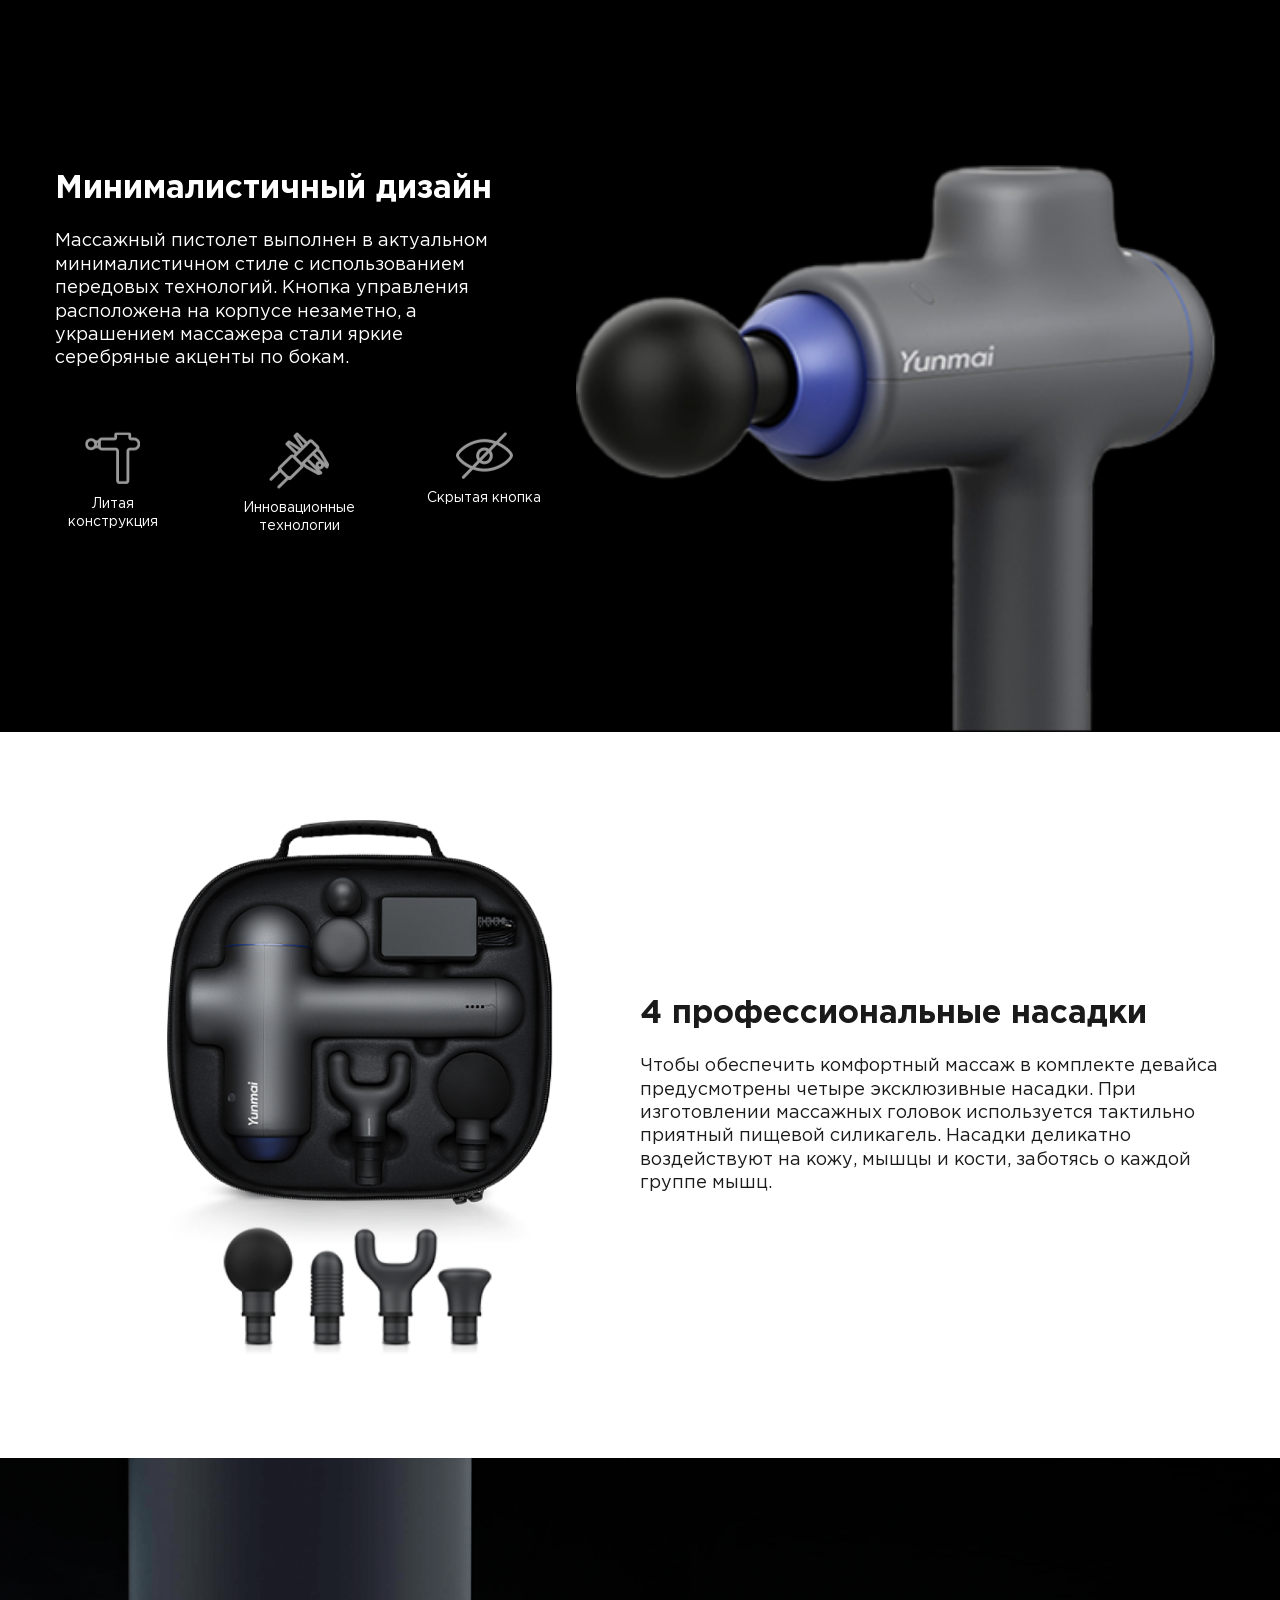
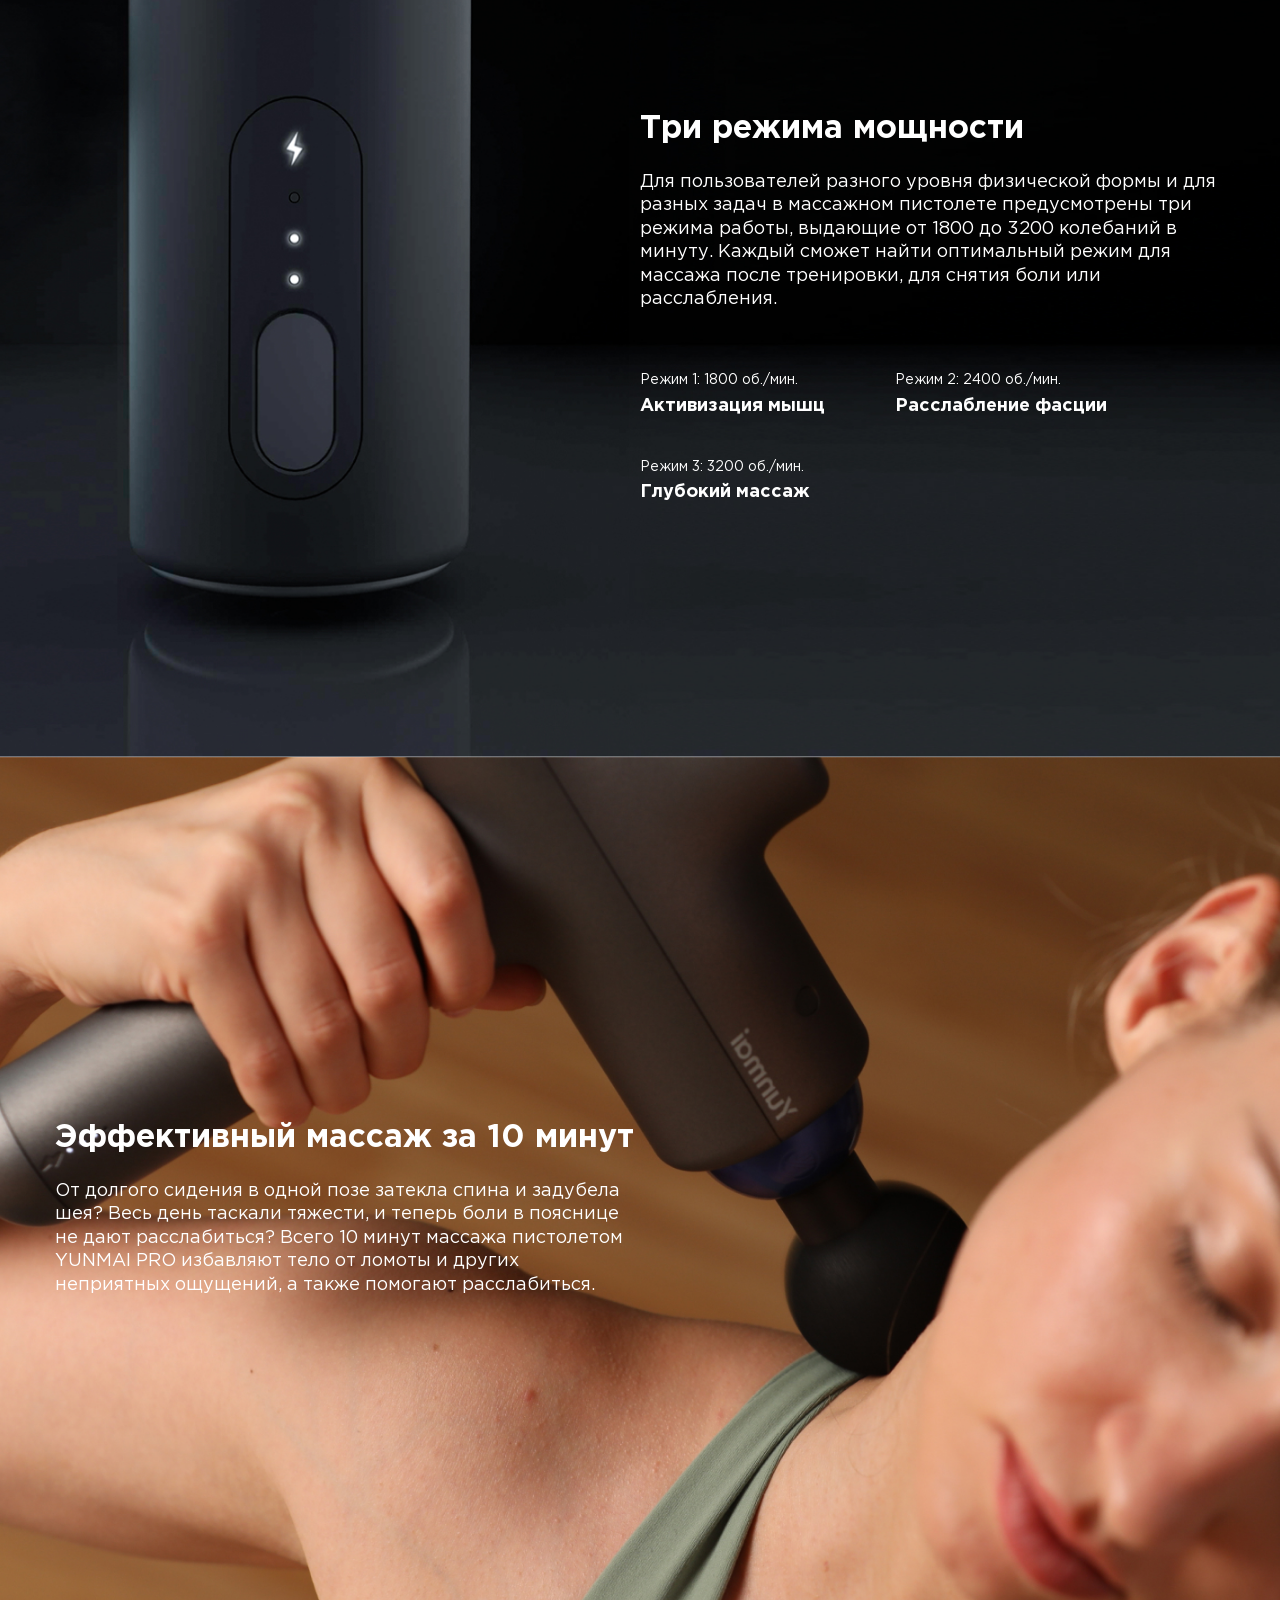
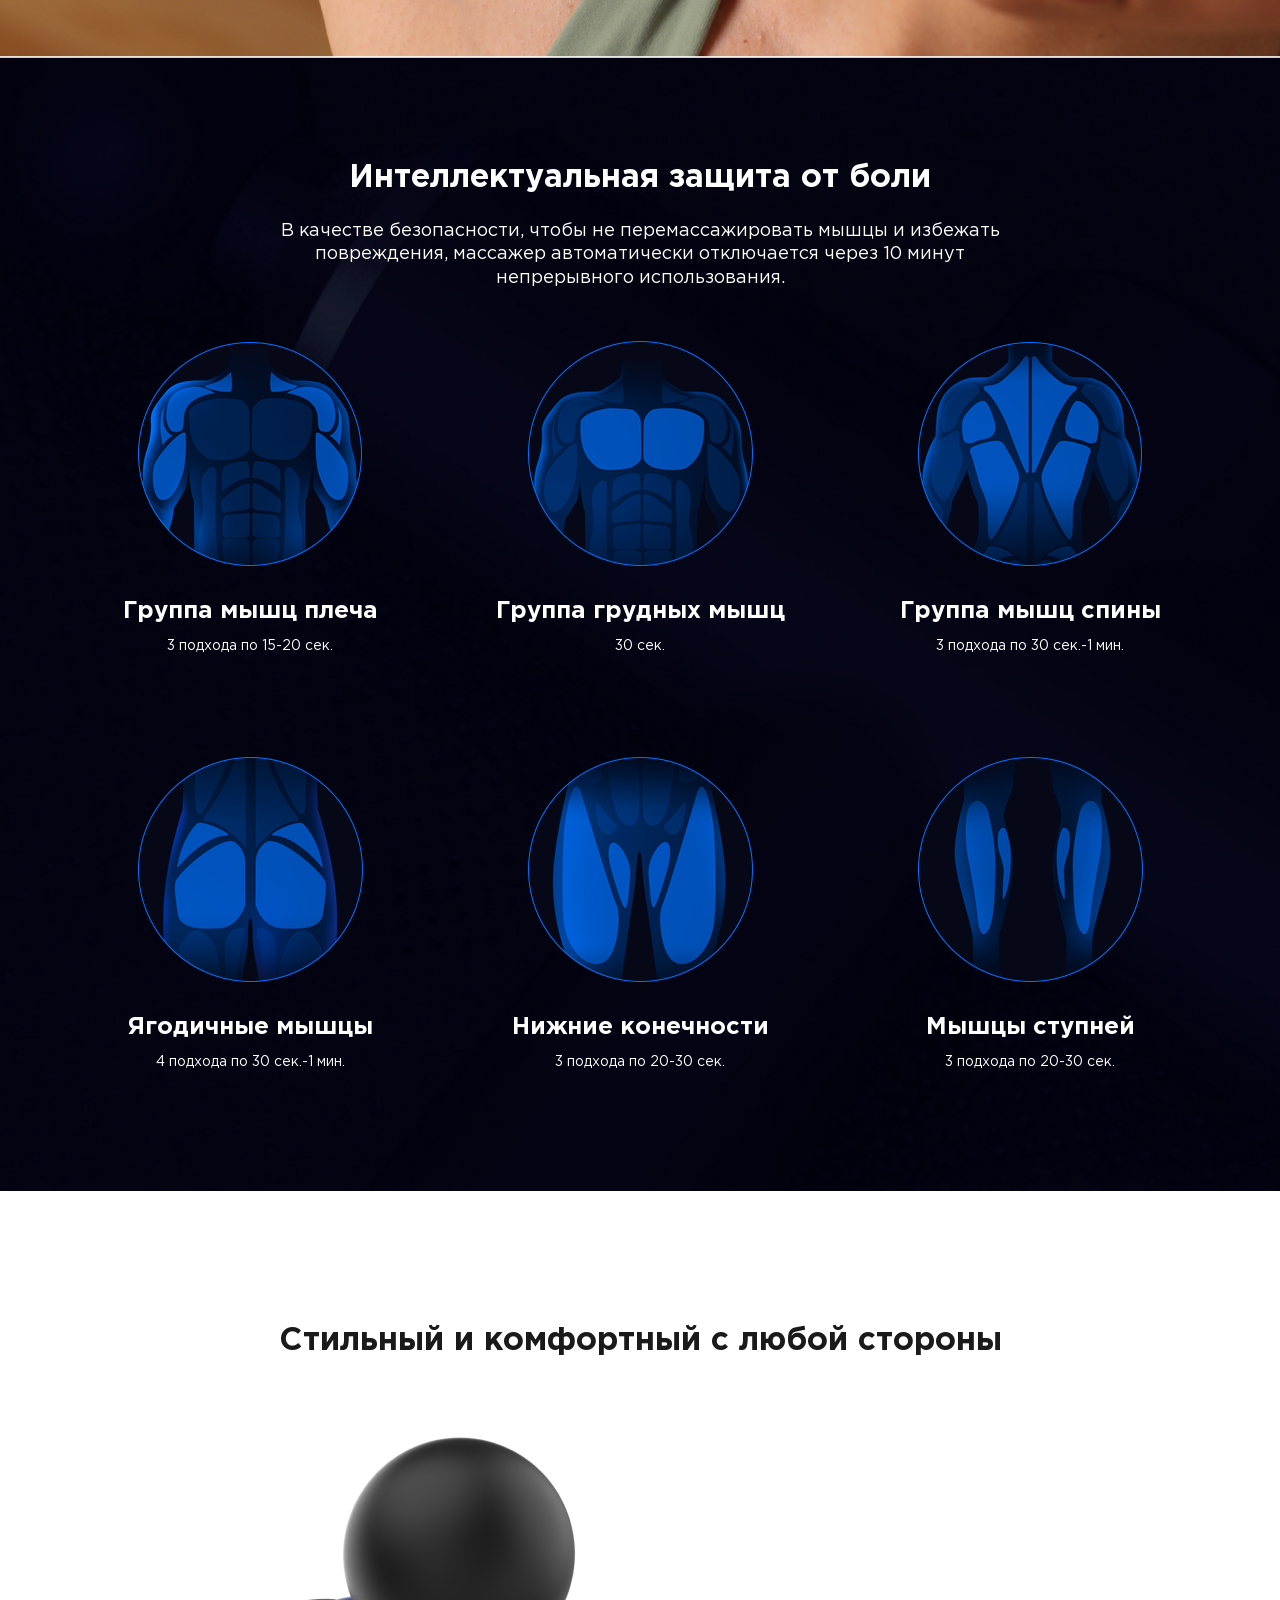
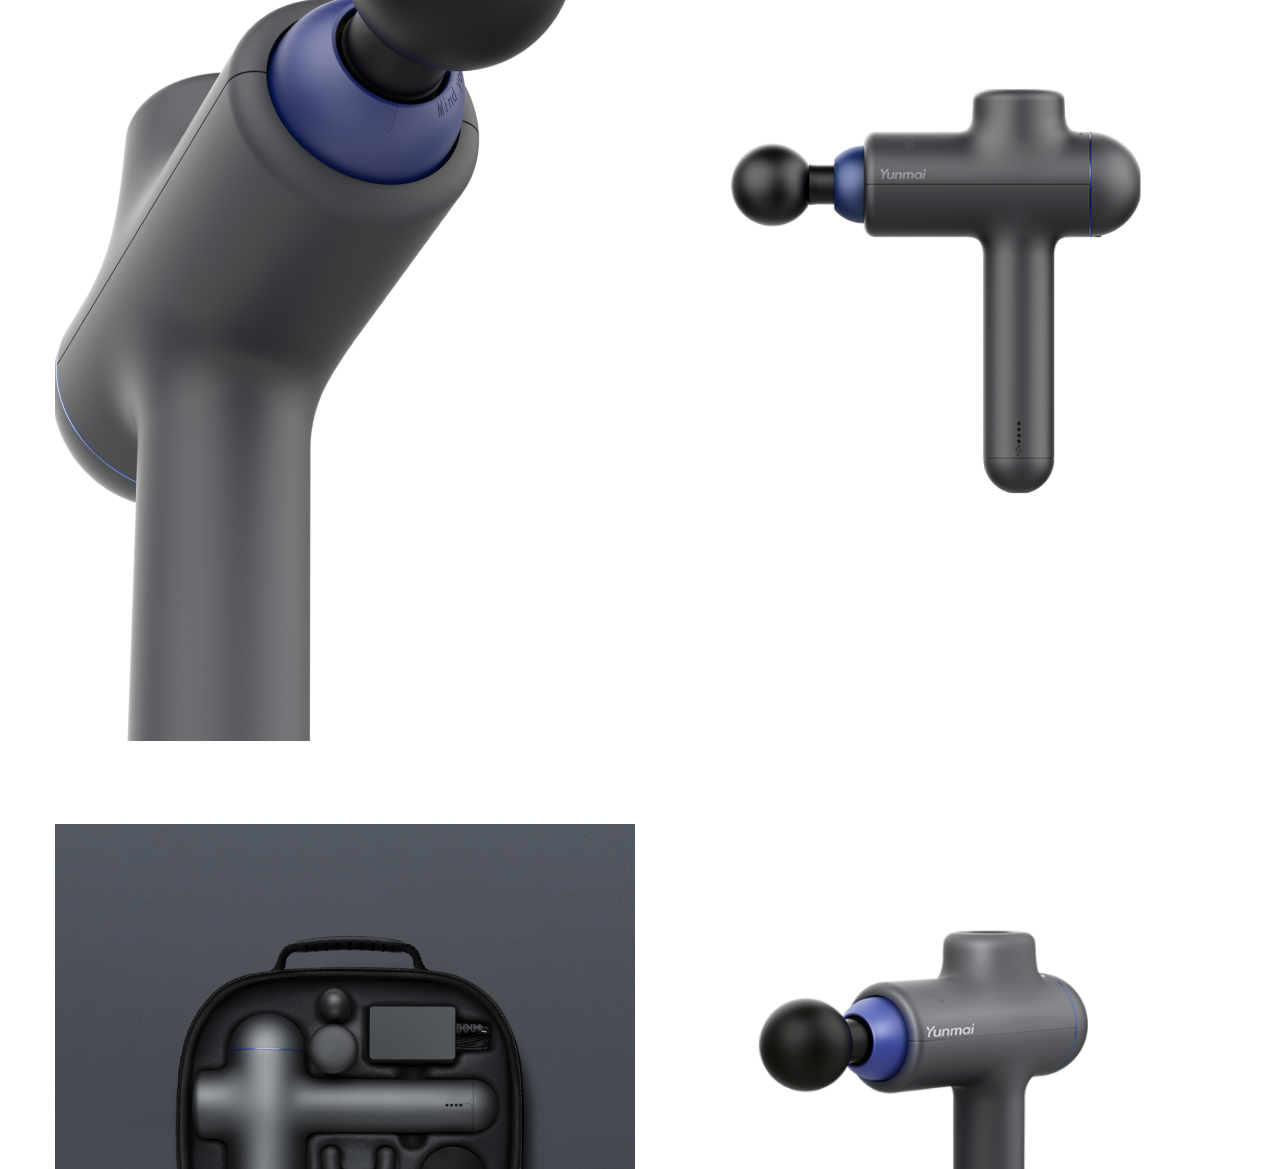
==== commit 06ec15c8: "feat: added new page YMJM-420T" ====
--- a/index.html
+++ b/index.html
@@ -4,18 +4,16 @@
     <meta charset="UTF-8" />
     <meta http-equiv="X-UA-Compatible" content="IE=edge" />
     <meta name="viewport" content="width=device-width, initial-scale=1.0" />
-    <link rel="stylesheet" href="./css/main.min.css" />
-    <title>YUNMAI Massage Gun Mini (YMFG-M352)</title>
+    <link rel="stylesheet" href="./css/main.css" />
+    <title>Yunmai Massage Gun SC</title>
   </head>
   <body>
     <section class="hero">
       <div class="container">
-        <div class="hero__wrapper">
-          <div class="hero__content">
-            <p class="hero__subtitle descr">Массажер</p>
-            <h1 class="hero__title">Massage Gun Mini</h1>
-            <p class="hero__descr descr">Облегчите боль в мышцах, держите свое тело в движении</p>
-          </div>
+        <div class="hero__content">
+          <p class="hero__subtitle descr">Массажный пистолет</p>
+          <h1 class="hero__title">Yunmai Massage Gun SC</h1>
+          <p class="hero__descr descr">Тренировка | Расслабление | Домашний массаж</p>
         </div>
       </div>
     </section>
@@ -23,50 +21,281 @@
       <div class="container">
         <div class="char__wrapper">
           <div class="char__item">
-            <h3 class="char__item-title">Интеллектуальное измерение давления</h3>
-            <p class="char__item-descr">Технология Magic Touch</p>
-          </div>
-          <div class="char__item">
-            <h3 class="char__item-title">Супер портативный</h3>
-            <p class="char__item-descr">430 г/15 унций</p>
-          </div>
-          <div class="char__item">
-            <h3 class="char__item-title">66 дней</h3>
+            <h3 class="char__item-title">0,8 кг</h3>
+            <p class="char__item-descr">Легкий корпус</p>
+          </div>
+          <div class="char__item">
+            <h3 class="char__item-title">7 часов</h3>
             <p class="char__item-descr">Длительное время автономной работы</p>
           </div>
           <div class="char__item">
-            <h3 class="char__item-title"><35 дБ</h3>
-            <p class="char__item-descr">Тихий уровень шума</p>
-          </div>
-        </div>
-      </div>
-    </section>
-    <section class="companion">
-      <div class="container">
-        <div class="companion__items">
-          <div class="companion__items-text">
-            <h3 class="companion__items-title title">Умная технология для облегчения боли</h3>
-            <div class="companion__items-descr descr">
-              Различные мышцы нуждаются в правильном уровне интенсивности, чтобы снять скованность.
-              Инновационная технология измерения давления Magic Touch массажного пистолета mini
-              может отслеживать, насколько сильно пользователь прижимает массажный пистолет к мышце,
-              и указывать с помощью световых колец разного цвета, когда пора усилить или ослабить
-              нажим. Расслабление с помощью массажного пистолета Mini безопасно и эффективно.
-            </div>
-          </div>
-          <img src="img/companion.jpeg" alt="Smart image" class="companion__img" />
-        </div>
-      </div>
-    </section>
-    <section class="weight">
-      <div class="container">
-        <div class="weight__items">
-          <div class="weight__items-text">
-            <h3 class="weight__items-title title">
-              Легкий, как чашка кофе. Профессиональный, как превосходный массажист.
+            <h3 class="char__item-title">10 минут</h3>
+            <p class="char__item-descr">Защита от умного отключения</p>
+          </div>
+          <div class="char__item">
+            <h3 class="char__item-title">41 мм</h3>
+            <p class="char__item-descr">Эргономичная ручка</p>
+          </div>
+          <div class="char__item">
+            <h3 class="char__item-title">45 дБ</h3>
+            <p class="char__item-descr">низкий уровень шума</p>
+          </div>
+          <div class="char__item">
+            <h3 class="char__item-title">3200 об./мин</h3>
+            <p class="char__item-descr">комфорт и стиль</p>
+          </div>
+        </div>
+      </div>
+    </section>
+
+    <section class="popular">
+      <div class="container">
+        <div class="popular__text">
+          <h3 class="popular__title title">
+            Что делает массажный пистолет таким популярным у любителей фитнеса?
+          </h3>
+          <p class="popular__descr descr">
+            Фасция является важной тканью, которая покрывает мышцы, внутренние кости и внутренние
+            органы. Неправильные упражнения или плохая осанка могут привести к разрыву фасций и
+            мышц, что может привести к повреждению суставов и вызвать скованность мышц и боль.
+            Массажный пистолет стимулирует соединения между мышцами и фасциями с помощью
+            высокочастотной вибрации, чтобы предотвратить травмы во время тренировки.
+          </p>
+        </div>
+      </div>
+      <picture>
+        <source srcset="./img/popular-375.jpeg" media="(max-width: 375px)" />
+        <img class="popular__img" src="./img/popular-bg.jpeg" alt="Popular" />
+      </picture>
+    </section>
+    <section class="wakeup">
+      <div class="container">
+        <div class="wakeup__items">
+          <div class="wakeup__items-text">
+            <h3 class="wakeup__items-title title">
+              Разбудите мышцы и расслабьтесь с помощью глубокого массажа
             </h3>
-          </div>
-          <img src="img/weight.jpeg" alt="weight image" class="weight__img" />
+            <p class="wakeup__items-descr descr">
+              Высокочастотная вибрация будет глубоко стимулировать фасции и расслаблять мышечные
+              узлы, что предотвращает слипание мышц и одновременно расслабляет напряженные и жесткие
+              мышечные ткани. Это значительно уменьшит боль и болезненность после тренировки,
+              пробудит жизненную силу мышц и снимет усталость от упражнений.
+            </p>
+          </div>
+          <img src="img/wakeup.jpeg" alt="WakeUp" class="wakeup__img" />
+        </div>
+      </div>
+    </section>
+    <section class="engine">
+      <div class="container">
+        <div class="engine__wrapper">
+          <div class="engine__content">
+            <h3 class="engine__title title">
+              Мощный и высокоскоростной мотор глубоко расслабит ваше тело
+            </h3>
+            <p class="engine__descr descr">
+              Массажный пистолет YUNMAI оснащен мощным бесщеточным двигателем 24В с вращающейся
+              конструкцией с двумя подшипниками, которая обеспечивает большую мощность;
+              высокоскоростная перкуссия со скоростью 3200 об / мин может стимулировать группы мышц
+              на глубине 10 мм.
+            </p>
+            <div class="engine__inner">
+              <div class="engine__item">
+                <h4 class="engine__item-title">Активация мышц 1800 об/мин</h4>
+                <p class="engine__item-descr">Скорость 1</p>
+              </div>
+              <div class="engine__item">
+                <h4 class="engine__item-title">Расслабление мышц 2400 об/мин</h4>
+                <p class="engine__item-descr">Скорость 2</p>
+              </div>
+              <div class="engine__item">
+                <h4 class="engine__item-title">Глубокий массаж 3200 об/мин</h4>
+                <p class="engine__item-descr">Скорость 3</p>
+              </div>
+            </div>
+          </div>
+        </div>
+      </div>
+    </section>
+    <section class="nozzles-descr">
+      <div class="container">
+        <h3 class="nozzles-descr__title title">
+          Позаботьтесь о каждой группе мышц, в наличии 4 профессиональные массажные головки
+        </h3>
+        <p class="nozzles-descr__descr descr">
+          Чтобы обеспечить комфортный массаж, YUNMAI предлагает четыре массажные головки для разных
+          частей тела, и вы можете заменить массажную головку в соответствии с различными
+          требованиями
+        </p>
+      </div>
+    </section>
+    <section class="nozzles">
+      <div class="nozzles__content">
+        <div class="nozzles__item">
+          <img src="./img/round-nozzle.png" alt="Round Nozzle" />
+          <h4 class="nozzles__title title">Круглая насадка</h4>
+          <p class="nozzles__descr descr">
+            Для массажа спины, рук, бедер, икр и других крупных групп мышц
+          </p>
+        </div>
+        <div class="nozzles__item">
+          <img src="./img/u-nozzle.png" alt="U Nozzle" />
+          <h4 class="nozzles__title">U-образная насадка</h4>
+          <p class="nozzles__descr">Для массажа шеи с обеих сторон, а также ахиллова сухожилия</p>
+        </div>
+        <div class="nozzles__item">
+          <img src="./img/long-nozzle.png" alt="Long Nozzle" />
+          <h4 class="nozzles__title">Продолговатая насадка</h4>
+          <p class="nozzles__descr">
+            Подходит для воздействия на глубокие ткани, такие как меридианы, суставы, ладони и
+            подошвы
+          </p>
+        </div>
+        <div class="nozzles__item">
+          <img src="./img/flat-nozzle.png" alt="Flat Nozzle" />
+          <h4 class="nozzles__title">Плоская насадка</h4>
+          <p class="nozzles__descr">
+            Подходит для расслабления и формирования различных частей мышц
+          </p>
+        </div>
+      </div>
+    </section>
+    <section class="battery">
+      <div class="container">
+        <div class="battery__wrapper">
+          <div class="battery__content">
+            <h3 class="battery__title title">Емкий аккумулятор</h3>
+            <p class="battery__descr descr">
+              В массажном пистолете YUNMAI используется долговечная литиевая батарея емкостью 1600
+              мАч. Он работает до 7 часов на скорости 1 и обеспечивает непрерывную и стабильную
+              мощность, а также приносит вам неограниченный опыт глубокого массажа.
+            </p>
+            <div class="battery__inner">
+              <div class="battery__item">
+                <h4 class="battery__item-title">7 часов</h4>
+                <p class="battery__item-descr">Скорость 1</p>
+              </div>
+              <div class="battery__item">
+                <h4 class="battery__item-title">5,5 часов</h4>
+                <p class="battery__item-descr">Скорость 2</p>
+              </div>
+              <div class="battery__item">
+                <h4 class="battery__item-title">4 часа</h4>
+                <p class="battery__item-descr">Скорость 3</p>
+              </div>
+            </div>
+          </div>
+          <picture>
+            <source srcset="./img/battery-bg.jpeg" media="(max-width: 400px)" />
+            <img class="battery__img" src="../img/battery-bg.jpeg" alt="battery" />
+          </picture>
+        </div>
+      </div>
+    </section>
+    <section class="ergonomic">
+      <div class="container">
+        <div class="ergonomic__content">
+          <h3 class="ergonomic__title title">Эргономичная форма</h3>
+          <p class="ergonomic__descr descr">
+            Благодаря сочетанию пуленепробиваемой резины и сверхлегкого стекловолокна, а также
+            оснащенному высокопроизводительным двигателем, был создан удивительно легкий массажный
+            пистолет. Благодаря весу 0,8 кг и беспроводной ручке его легко носить с собой, так что
+            вы можете наслаждаться профессиональным массажем в любое время и в любом месте.
+          </p>
+          <div class="ergonomic__inner">
+            <div class="ergonomic__item">
+              <img
+                src="./img/icons/bulletproof.png"
+                alt="BulletProof"
+                class="ergonomic__item-img"
+              />
+              <p class="ergonomic__item-descr">Пуленепробиваемая резина</p>
+            </div>
+            <div class="ergonomic__item">
+              <img src="./img/icons/round.png" alt="Round" class="ergonomic__item-img" />
+              <p class="ergonomic__item-descr">Материал стекловолокна</p>
+            </div>
+            <div class="ergonomic__item">
+              <img src="./img/icons/linear.png" alt="Linear" class="ergonomic__item-img" />
+              <p class="ergonomic__item-descr">Вес 0,8 кг</p>
+            </div>
+          </div>
+          <img src="./img/massager.png" alt="Massager" class="ergonomic__img" />
+        </div>
+      </div>
+    </section>
+    <section class="gym">
+      <div class="container">
+        <div class="gym__wrapper">
+          <div class="gym__content">
+            <h3 class="gym__title title">
+              Не ограничиваясь тренажерным залом, вы можете использовать его дома или в офисе
+            </h3>
+            <p class="gym__descr descr">
+              Вы когда-нибудь чувствовали себя некомфортно из-за того, что слишком долго сидели или
+              выполняли много ручной работы? Позвольте массажному пистолету YUNMAI помочь вам.
+              Сильные вибрации воздействуют непосредственно на глубокие мышцы, что быстро снимает
+              болезненность и усталость мышц талии, спины, плеч и шеи.
+            </p>
+          </div>
+          <picture>
+            <source srcset="./img/gym-375.jpeg" media="(max-width: 400px)" />
+            <img class="gym__img" src="./img/gym-375.jpeg" alt="design" />
+          </picture>
+        </div>
+      </div>
+    </section>
+    <section class="design">
+      <div class="container">
+        <div class="design__content">
+          <div class="design__inner">
+            <div class="design__text">
+              <h3 class="design__title title">Минималистичный дизайн</h3>
+              <p class="design__descr descr">
+                Массажный пистолет выполнен в актуальном минималистичном стиле с использованием
+                передовых технологий. Кнопка управления расположена на корпусе незаметно, а
+                украшением массажера стали яркие серебряные акценты по бокам.
+              </p>
+            </div>
+            <div class="design__wrapper">
+              <div class="design__item">
+                <img
+                  class="design__item-img"
+                  src="./img/icons/construction.png"
+                  alt="Construction"
+                />
+                <p class="design__item-descr">Литая конструкция</p>
+              </div>
+              <div class="design__item">
+                <img class="design__item-img" src="./img/icons/technology.png" alt="Technology" />
+                <p class="design__item-descr">Инновационные технологии</p>
+              </div>
+              <div class="design__item">
+                <img class="design__item-img" src="./img/icons/hide.png" alt="Hide" />
+                <p class="design__item-descr">Скрытая кнопка</p>
+              </div>
+            </div>
+          </div>
+        </div>
+      </div>
+      <picture>
+        <source srcset="./img/design-tablet.png" media="(max-width: 800px)" />
+        <img class="design__img" src="./img/design.png" alt="design" />
+      </picture>
+    </section>
+    <section class="complect">
+      <div class="container">
+        <div class="complect__wrapper">
+          <div class="complect__content">
+            <h3 class="complect__title title">4 профессиональные насадки</h3>
+            <p class="complect__descr descr">
+              Чтобы обеспечить комфортный массаж в комплекте девайса предусмотрены четыре
+              эксклюзивные насадки. При изготовлении массажных головок используется тактильно
+              приятный пищевой силикагель. Насадки деликатно воздействуют на кожу, мышцы и кости,
+              заботясь о каждой группе мышц.
+            </p>
+          </div>
+          <img src="img/complect.png" alt="Complect" class="complect__img" />
         </div>
       </div>
     </section>
@@ -74,105 +303,112 @@
       <div class="container">
         <div class="power__wrapper">
           <div class="power__content">
-            <h3 class="power__title title">
-              Крошечный, но мощный. Легко проникает в глубокие ткани
-            </h3>
-            <ul class="power__list">
-              <li class="power__item descr">
-                Для ежедневного ухода и расслабления: <span>1000 об/мин</span>
-              </li>
-              <li class="power__item descr">
-                Для пробуждения и разогрева мышц: <span>1600 об/мин</span>
-              </li>
-              <li class="power__item descr">
-                Для расслабления мышц после тренировки: <span>2600 об/мин</span>
-              </li>
-              <li class="power__item descr">
-                Для полного глубокого расслабления: <span>3200 об/мин</span>
-              </li>
-            </ul>
-          </div>
-        </div>
-      </div>
-    </section>
-    <section class="nozzle">
-      <div class="container">
-        <div class="nozzle__items">
-          <div class="nozzle__items-text">
-            <h3 class="nozzle__items-title title">Круглая насадка</h3>
-            <p class="nozzle__items-descr descr">
-              Подходит для массажа спины, рук, бедер, икр и других крупных групп мышц.
-            </p>
-          </div>
-          <img src="img/nozzle.jpeg" alt="Nozzle image" class="nozzle__img" />
-        </div>
-      </div>
-    </section>
-    <section class="heads">
-      <div class="container">
-        <div class="heads__items">
-          <div class="heads__items-text">
-            <h3 class="heads__items-title title">3 силиконовые массажные головки</h3>
-            <ul class="heads__list">
-              <li class="heads__item descr">
-                <span>U-образная насадка</span> – Подходит для массажа шеи и обеих сторон
-                позвоночника, а также ахиллесова сухожилия. Мощность перкуссии
-              </li>
-              <li class="heads__item descr">
-                <span>Плоская насадка</span> – Имитация ручного массажа, подходящая для расслабления
-                чувствительных групп мышц с низкой переносимостью боли. Мощность перкуссии
-              </li>
-              <li class="heads__item descr">
-                <span>Круглая насадка</span> – Подходит для массажа спины, рук, бедер, икр и других
-                крупных групп мышц. Мощность перкуссии
-              </li>
-            </ul>
-          </div>
-          <img src="img/heads.jpeg" alt="Heads image" class="heads__img" />
-        </div>
-      </div>
-    </section>
-    <section class="battery">
-      <div class="container">
-        <div class="battery__items">
-          <h3 class="battery__items-title title">
-            Аккумулятор емкостью 2600 мАч обеспечивает 66 дней автономной работы.
-          </h3>
-          <img src="img/battery.jpeg" alt="Battery image" class="battery__img" />
-        </div>
-      </div>
-    </section>
-    <section class="charge">
-      <div class="container">
-        <div class="charge__items">
-          <div class="charge__items-text">
-            <h3 class="charge__items-title title">1,5 часа мгновенной зарядки</h3>
-            <div class="charge__items-descr descr">Зарядный порт USB Type-C</div>
-          </div>
-          <img src="img/charge.jpeg" alt="Charge image" class="charge__img" />
-        </div>
-      </div>
-    </section>
-    <section class="format">
-      <div class="container">
-        <h3 class="format__title title">Удобный формат. Стильный дизайн.</h3>
-
-        <div class="format__wrapper">
-          <div class="format__item">
-            <img src="img/control.jpeg" alt="Control" class="format__img" />
-            <p class="format__item-descr descr special">Простое управление с помощью 1 кнопки</p>
-          </div>
-          <div class="format__item">
-            <img src="img/fitness.jpeg" alt="Fitnes" class="format__img" />
-            <p class="format__item-descr descr">Для фитнеса</p>
-          </div>
-          <div class="format__item">
-            <img src="img/home.jpeg" alt="Home" class="format__img" />
-            <p class="format__item-descr descr">Для дома</p>
-          </div>
-          <div class="format__item">
-            <img src="img/work.jpeg" alt="Work" class="format__img" />
-            <p class="format__item-descr descr">Для работы</p>
+            <h3 class="power__title title">Три режима мощности</h3>
+            <p class="power__descr descr">
+              Для пользователей разного уровня физической формы и для разных задач в массажном
+              пистолете предусмотрены три режима работы, выдающие от 1800 до 3200 колебаний в
+              минуту. Каждый сможет найти оптимальный режим для массажа после тренировки, для снятия
+              боли или расслабления.
+            </p>
+            <div class="power__inner">
+              <div class="power__item">
+                <p class="power__inner-descr">Режим 1: 1800 об./мин.</p>
+                <h4 class="power__inner-title">Активизация мышц</h4>
+              </div>
+              <div class="power__item">
+                <p class="power__inner-descr">Режим 2: 2400 об./мин.</p>
+                <h4 class="power__inner-title">Расслабление фасции</h4>
+              </div>
+              <div class="power__item">
+                <p class="power__inner-descr">Режим 3: 3200 об./мин.</p>
+                <h4 class="power__inner-title">Глубокий массаж</h4>
+              </div>
+            </div>
+          </div>
+          <picture>
+            <source srcset="./img/power-375.jpeg" media="(max-width: 400px)" />
+            <img class="power__img" src="./img/power-375.jpeg" alt="design" />
+          </picture>
+        </div>
+      </div>
+    </section>
+    <section class="effective">
+      <div class="container">
+        <div class="effective__wrapper">
+          <div class="effective__content">
+            <h3 class="effective__title title">Эффективный массаж за 10 минут</h3>
+            <p class="effective__descr descr">
+              От долгого сидения в одной позе затекла спина и задубела шея? Весь день таскали
+              тяжести, и теперь боли в пояснице не дают расслабиться? Всего 10 минут массажа
+              пистолетом YUNMAI PRO избавляют тело от ломоты и других неприятных ощущений, а также
+              помогают расслабиться.
+            </p>
+          </div>
+          <picture>
+            <source srcset="./img/effective-375.jpeg" media="(max-width: 400px)" />
+            <img class="effective__img" src="./img/effective-375.jpeg" alt="design" />
+          </picture>
+        </div>
+      </div>
+    </section>
+    <section class="body">
+      <div class="container">
+        <div class="body__text">
+          <h2 class="body__title title">Интеллектуальная защита от боли</h2>
+          <p class="body__descr descr">
+            В качестве безопасности, чтобы не перемассажировать мышцы и избежать повреждения,
+            массажер автоматически отключается через 10 минут непрерывного использования.
+          </p>
+        </div>
+        <div class="body__wrapper">
+          <div class="body__item">
+            <img src="./img/body-icons/shoulders.png" alt="shoulders" />
+            <h3 class="body__item-title">Группа мышц плеча</h3>
+            <p class="body__item-descr">3 подхода по 15-20 сек.</p>
+          </div>
+          <div class="body__item">
+            <img src="./img/body-icons/pectoral.png" alt="pectoral" />
+            <h3 class="body__item-title">Группа грудных мышц</h3>
+            <p class="body__item-descr">30 сек.</p>
+          </div>
+          <div class="body__item">
+            <img src="./img/body-icons/spinal.png" alt="spinal" />
+            <h3 class="body__item-title">Группа мышц спины</h3>
+            <p class="body__item-descr">3 подхода по 30 сек.-1 мин.</p>
+          </div>
+          <div class="body__item">
+            <img src="./img/body-icons/gluteal.png" alt="gluteal" />
+            <h3 class="body__item-title">Ягодичные мышцы</h3>
+            <p class="body__item-descr">4 подхода по 30 сек.-1 мин.</p>
+          </div>
+          <div class="body__item">
+            <img src="./img/body-icons/legs.png" alt="legs" />
+            <h3 class="body__item-title">Нижние конечности</h3>
+            <p class="body__item-descr">3 подхода по 20-30 сек.</p>
+          </div>
+          <div class="body__item">
+            <img src="./img/body-icons/foot.png" alt="foot" />
+            <h3 class="body__item-title">Мышцы ступней</h3>
+            <p class="body__item-descr">3 подхода по 20-30 сек.</p>
+          </div>
+        </div>
+      </div>
+    </section>
+    <section class="comfort">
+      <div class="container">
+        <h3 class="comfort__title title">Стильный и комфортный с любой стороны</h3>
+        <div class="comfort__wrapper">
+          <div class="comfort__item">
+            <img src="./img/comfort-img/comfort-1.png" alt="Comfort" />
+          </div>
+          <div class="comfort__item">
+            <img src="./img/comfort-img/comfort-2.png" alt="Comfort" />
+          </div>
+          <div class="comfort__item">
+            <img src="./img/comfort-img/comfort-3.jpeg" alt="Comfort" />
+          </div>
+          <div class="comfort__item">
+            <img src="./img/comfort-img/comfort-4.png" alt="Comfort" />
           </div>
         </div>
       </div>
--- a/css/main.css
+++ b/css/main.css
@@ -0,0 +1,1889 @@
+/*! normalize.css v8.0.1 | MIT License | github.com/necolas/normalize.css */
+/* Document
+   ========================================================================== */
+/**
+ * 1. Correct the line height in all browsers.
+ * 2. Prevent adjustments of font size after orientation changes in iOS.
+ */
+html {
+  line-height: 1.15;
+  /* 1 */
+  -webkit-text-size-adjust: 100%;
+  /* 2 */
+}
+
+/* Sections
+   ========================================================================== */
+/**
+ * Remove the margin in all browsers.
+ */
+body {
+  margin: 0;
+}
+
+/**
+ * Render the `main` element consistently in IE.
+ */
+main {
+  display: block;
+}
+
+/**
+ * Correct the font size and margin on `h1` elements within `section` and
+ * `article` contexts in Chrome, Firefox, and Safari.
+ */
+h1 {
+  font-size: 2em;
+  margin: 0.67em 0;
+}
+
+/* Grouping content
+   ========================================================================== */
+/**
+ * 1. Add the correct box sizing in Firefox.
+ * 2. Show the overflow in Edge and IE.
+ */
+hr {
+  box-sizing: content-box;
+  /* 1 */
+  height: 0;
+  /* 1 */
+  overflow: visible;
+  /* 2 */
+}
+
+/**
+ * 1. Correct the inheritance and scaling of font size in all browsers.
+ * 2. Correct the odd `em` font sizing in all browsers.
+ */
+pre {
+  font-family: monospace, monospace;
+  /* 1 */
+  font-size: 1em;
+  /* 2 */
+}
+
+/* Text-level semantics
+   ========================================================================== */
+/**
+ * Remove the gray background on active links in IE 10.
+ */
+a {
+  background-color: transparent;
+}
+
+/**
+ * 1. Remove the bottom border in Chrome 57-
+ * 2. Add the correct text decoration in Chrome, Edge, IE, Opera, and Safari.
+ */
+abbr[title] {
+  border-bottom: none;
+  /* 1 */
+  text-decoration: underline;
+  /* 2 */
+  text-decoration: underline dotted;
+  /* 2 */
+}
+
+/**
+ * Add the correct font weight in Chrome, Edge, and Safari.
+ */
+b,
+strong {
+  font-weight: bolder;
+}
+
+/**
+ * 1. Correct the inheritance and scaling of font size in all browsers.
+ * 2. Correct the odd `em` font sizing in all browsers.
+ */
+code,
+kbd,
+samp {
+  font-family: monospace, monospace;
+  /* 1 */
+  font-size: 1em;
+  /* 2 */
+}
+
+/**
+ * Add the correct font size in all browsers.
+ */
+small {
+  font-size: 80%;
+}
+
+/**
+ * Prevent `sub` and `sup` elements from affecting the line height in
+ * all browsers.
+ */
+sub,
+sup {
+  font-size: 75%;
+  line-height: 0;
+  position: relative;
+  vertical-align: baseline;
+}
+
+sub {
+  bottom: -0.25em;
+}
+
+sup {
+  top: -0.5em;
+}
+
+/* Embedded content
+   ========================================================================== */
+/**
+ * Remove the border on images inside links in IE 10.
+ */
+img {
+  border-style: none;
+}
+
+/* Forms
+   ========================================================================== */
+/**
+ * 1. Change the font styles in all browsers.
+ * 2. Remove the margin in Firefox and Safari.
+ */
+button,
+input,
+optgroup,
+select,
+textarea {
+  font-family: inherit;
+  /* 1 */
+  font-size: 100%;
+  /* 1 */
+  line-height: 1.15;
+  /* 1 */
+  margin: 0;
+  /* 2 */
+}
+
+/**
+ * Show the overflow in IE.
+ * 1. Show the overflow in Edge.
+ */
+button,
+input {
+  /* 1 */
+  overflow: visible;
+}
+
+/**
+ * Remove the inheritance of text transform in Edge, Firefox, and IE.
+ * 1. Remove the inheritance of text transform in Firefox.
+ */
+button,
+select {
+  /* 1 */
+  text-transform: none;
+}
+
+/**
+ * Correct the inability to style clickable types in iOS and Safari.
+ */
+button,
+[type=button],
+[type=reset],
+[type=submit] {
+  -webkit-appearance: button;
+}
+
+/**
+ * Remove the inner border and padding in Firefox.
+ */
+button::-moz-focus-inner,
+[type=button]::-moz-focus-inner,
+[type=reset]::-moz-focus-inner,
+[type=submit]::-moz-focus-inner {
+  border-style: none;
+  padding: 0;
+}
+
+/**
+ * Restore the focus styles unset by the previous rule.
+ */
+button:-moz-focusring,
+[type=button]:-moz-focusring,
+[type=reset]:-moz-focusring,
+[type=submit]:-moz-focusring {
+  outline: 1px dotted ButtonText;
+}
+
+/**
+ * Correct the padding in Firefox.
+ */
+fieldset {
+  padding: 0.35em 0.75em 0.625em;
+}
+
+/**
+ * 1. Correct the text wrapping in Edge and IE.
+ * 2. Correct the color inheritance from `fieldset` elements in IE.
+ * 3. Remove the padding so developers are not caught out when they zero out
+ *    `fieldset` elements in all browsers.
+ */
+legend {
+  box-sizing: border-box;
+  /* 1 */
+  color: inherit;
+  /* 2 */
+  display: table;
+  /* 1 */
+  max-width: 100%;
+  /* 1 */
+  padding: 0;
+  /* 3 */
+  white-space: normal;
+  /* 1 */
+}
+
+/**
+ * Add the correct vertical alignment in Chrome, Firefox, and Opera.
+ */
+progress {
+  vertical-align: baseline;
+}
+
+/**
+ * Remove the default vertical scrollbar in IE 10+.
+ */
+textarea {
+  overflow: auto;
+}
+
+/**
+ * 1. Add the correct box sizing in IE 10.
+ * 2. Remove the padding in IE 10.
+ */
+[type=checkbox],
+[type=radio] {
+  box-sizing: border-box;
+  /* 1 */
+  padding: 0;
+  /* 2 */
+}
+
+/**
+ * Correct the cursor style of increment and decrement buttons in Chrome.
+ */
+[type=number]::-webkit-inner-spin-button,
+[type=number]::-webkit-outer-spin-button {
+  height: auto;
+}
+
+/**
+ * 1. Correct the odd appearance in Chrome and Safari.
+ * 2. Correct the outline style in Safari.
+ */
+[type=search] {
+  -webkit-appearance: textfield;
+  /* 1 */
+  outline-offset: -2px;
+  /* 2 */
+}
+
+/**
+ * Remove the inner padding in Chrome and Safari on macOS.
+ */
+[type=search]::-webkit-search-decoration {
+  -webkit-appearance: none;
+}
+
+/**
+ * 1. Correct the inability to style clickable types in iOS and Safari.
+ * 2. Change font properties to `inherit` in Safari.
+ */
+::-webkit-file-upload-button {
+  -webkit-appearance: button;
+  /* 1 */
+  font: inherit;
+  /* 2 */
+}
+
+/* Interactive
+   ========================================================================== */
+/*
+ * Add the correct display in Edge, IE 10+, and Firefox.
+ */
+details {
+  display: block;
+}
+
+/*
+ * Add the correct display in all browsers.
+ */
+summary {
+  display: list-item;
+}
+
+/* Misc
+   ========================================================================== */
+/**
+ * Add the correct display in IE 10+.
+ */
+template {
+  display: none;
+}
+
+/**
+ * Add the correct display in IE 10.
+ */
+[hidden] {
+  display: none;
+}
+
+/* stylelint-disable */
+* {
+  font-family: Gotham Pro, sans-serif;
+  font-weight: 400;
+  font-size: 18px;
+  margin: 0;
+  line-height: 130%;
+  padding: 0;
+}
+@media (max-width: 800px) {
+  * {
+    font-size: 14px;
+  }
+}
+
+.title {
+  font-weight: 700;
+  font-size: 32px;
+  line-height: 130%;
+  color: #1a1a1a;
+}
+@media (max-width: 800px) {
+  .title {
+    font-size: 24px;
+  }
+}
+
+.descr {
+  font-weight: 400;
+  font-size: 18px;
+  line-height: 130%;
+  color: #1a1a1a;
+}
+@media (max-width: 800px) {
+  .descr {
+    font-size: 14px;
+  }
+}
+
+.container {
+  max-width: 1490px;
+  padding: 0 15px;
+  margin: 0 auto;
+}
+@media (max-width: 1440px) {
+  .container {
+    max-width: 1170px;
+  }
+}
+@media (max-width: 800px) {
+  .container {
+    max-width: 698px;
+  }
+}
+@media (max-width: 375px) {
+  .container {
+    max-width: 345px;
+  }
+}
+
+@font-face {
+  font-family: "Gotham Pro";
+  src: url("../fonts/GothamPro-Bold.eot");
+  src: local("../fonts/Gotham Pro Bold"), local("../fonts/GothamPro-Bold"), url("../fonts/GothamPro-Bold.eot?#iefix") format("embedded-opentype"), url("../fonts/GothamPro-Bold.woff") format("woff"), url("../fonts/GothamPro-Bold.ttf") format("truetype");
+  font-weight: bold;
+  font-style: normal;
+}
+@font-face {
+  font-family: "Gotham Pro";
+  src: url("../fonts/GothamPro.eot");
+  src: local("../fonts/Gotham Pro"), local("../fonts/GothamPro"), url("../fonts/GothamPro.eot?#iefix") format("embedded-opentype"), url("../fonts/GothamPro.woff") format("woff"), url("../fonts/GothamPro.ttf") format("truetype");
+  font-weight: normal;
+  font-style: normal;
+}
+/* stylelint-disable */
+.hero {
+  background-image: url("../../img/hero-bg.jpeg");
+  background-repeat: no-repeat;
+  background-position: center center;
+  background-size: cover;
+  height: 100vh;
+}
+@media (max-width: 800px) {
+  .hero {
+    height: 454px;
+  }
+}
+@media (max-width: 375px) {
+  .hero {
+    height: 592px;
+  }
+}
+.hero__content {
+  padding-top: 100px;
+}
+@media (max-width: 800px) {
+  .hero__content {
+    padding-top: 25px;
+  }
+}
+.hero__subtitle {
+  text-align: center;
+  color: #ffffff;
+}
+@media (max-width: 800px) {
+  .hero__subtitle {
+    font-size: 14px;
+  }
+}
+@media (max-width: 375px) {
+  .hero__subtitle {
+    font-size: 12px;
+  }
+}
+.hero__title {
+  font-weight: 700;
+  font-size: 64px;
+  line-height: 130%;
+  color: #ffffff;
+  margin: 0;
+  text-align: center;
+}
+@media (max-width: 800px) {
+  .hero__title {
+    font-size: 32px;
+  }
+}
+@media (max-width: 375px) {
+  .hero__title {
+    max-width: 268px;
+    margin: 0 auto;
+  }
+}
+.hero__descr {
+  margin-top: 10px;
+  color: #ffffff;
+  text-align: center;
+}
+@media (max-width: 800px) {
+  .hero__descr {
+    font-size: 14px;
+  }
+}
+@media (max-width: 375px) {
+  .hero__descr {
+    max-width: 300px;
+    margin: 0 auto;
+    font-size: 12px;
+  }
+}
+
+.char {
+  background-image: url("../../img/char_bg.jpeg");
+  background-repeat: no-repeat;
+  background-position: center center;
+  background-size: cover;
+  padding: 127px 0;
+}
+@media (max-width: 800px) {
+  .char {
+    padding: 50px 0;
+  }
+}
+.char__wrapper {
+  display: grid;
+  grid-template-columns: repeat(3, 1fr);
+  gap: 94px 0;
+  position: relative;
+}
+@media (max-width: 800px) {
+  .char__wrapper {
+    gap: 80px 0;
+  }
+}
+@media (max-width: 375px) {
+  .char__wrapper {
+    grid-template-columns: repeat(2, 1fr);
+    gap: 40px 20px;
+  }
+}
+.char__item:nth-child(1)::after {
+  content: "";
+  position: absolute;
+  background-color: #979797;
+  width: 1px;
+  height: 100%;
+  bottom: 0;
+  top: 0;
+  left: 35%;
+}
+@media (max-width: 499px) {
+  .char__item:nth-child(1)::after {
+    content: unset;
+  }
+}
+.char__item:nth-child(2)::after {
+  content: "";
+  position: absolute;
+  background-color: #979797;
+  width: 1px;
+  height: 100%;
+  bottom: 0;
+  top: 0;
+  left: 67%;
+}
+@media (max-width: 499px) {
+  .char__item:nth-child(2)::after {
+    content: unset;
+  }
+}
+.char__item:nth-child(1)::before {
+  content: "";
+  position: absolute;
+  background-color: #979797;
+  width: 85%;
+  height: 1px;
+  top: 50%;
+  left: 10%;
+}
+@media (max-width: 499px) {
+  .char__item:nth-child(1)::before {
+    content: unset;
+  }
+}
+.char__item-title {
+  font-weight: 700;
+  font-size: 24px;
+  line-height: 130%;
+  text-align: center;
+  color: #ffffff;
+}
+@media (max-width: 800px) {
+  .char__item-title {
+    font-size: 18px;
+  }
+}
+@media (max-width: 375px) {
+  .char__item-title {
+    text-align: left;
+  }
+}
+.char__item-descr {
+  font-weight: 400;
+  font-size: 14px;
+  line-height: 130%;
+  color: #ffffff;
+  text-align: center;
+}
+@media (max-width: 800px) {
+  .char__item-descr {
+    font-size: 12px;
+  }
+}
+@media (max-width: 375px) {
+  .char__item-descr {
+    text-align: left;
+  }
+}
+
+.popular {
+  margin-top: 100px;
+}
+@media (max-width: 800px) {
+  .popular {
+    margin-top: 60px;
+  }
+}
+.popular__title {
+  text-align: center;
+}
+@media (max-width: 800px) {
+  .popular__title {
+    max-width: 660px;
+    margin: 0 auto;
+  }
+}
+@media (max-width: 375px) {
+  .popular__title {
+    text-align: left;
+  }
+}
+.popular__descr {
+  max-width: 1120px;
+  margin: 20px auto 0 auto;
+  text-align: center;
+}
+@media (max-width: 800px) {
+  .popular__descr {
+    max-width: 720px;
+  }
+}
+@media (max-width: 375px) {
+  .popular__descr {
+    text-align: left;
+  }
+}
+.popular__img {
+  margin-top: 73px;
+  width: 100%;
+  max-width: inherit;
+  height: auto;
+}
+@media (max-width: 800px) {
+  .popular__img {
+    margin-top: 30px;
+  }
+}
+@media (max-width: 375px) {
+  .popular__img {
+    max-width: 375px;
+    width: 100%;
+  }
+}
+
+.wakeup {
+  margin-top: 150px;
+}
+@media (max-width: 499px) {
+  .wakeup {
+    margin-top: 46px;
+  }
+}
+.wakeup__items {
+  display: flex;
+  justify-content: space-between;
+  align-items: center;
+}
+@media (max-width: 800px) {
+  .wakeup__items {
+    align-items: unset;
+  }
+}
+@media (max-width: 499px) {
+  .wakeup__items {
+    flex-direction: column;
+  }
+}
+.wakeup__items-text {
+  margin: 0 auto;
+}
+.wakeup__items-title {
+  max-width: 578px;
+}
+.wakeup__items-descr {
+  margin-top: 20px;
+  max-width: 669px;
+  padding-right: 10px;
+}
+.wakeup__img {
+  width: 50%;
+  max-width: 740px;
+  height: auto;
+}
+@media (max-width: 800px) {
+  .wakeup__img {
+    max-width: 360px;
+  }
+}
+@media (max-width: 499px) {
+  .wakeup__img {
+    width: 100%;
+    margin: 20px auto 0 auto;
+  }
+}
+
+.engine {
+  background-image: url("../../img/engine-bg.jpeg");
+  background-repeat: no-repeat;
+  background-position: center center;
+  background-size: cover;
+  height: 100vh;
+  margin-top: 150px;
+}
+@media (max-width: 800px) {
+  .engine {
+    margin-top: 100px;
+    height: 600px;
+  }
+}
+@media (max-width: 499px) {
+  .engine {
+    margin-top: 20px;
+    height: 773px;
+    background-image: url("../../img/engine-mobile.jpeg");
+    background-repeat: no-repeat;
+    background-position: center center;
+    background-size: cover;
+  }
+}
+.engine__wrapper {
+  position: relative;
+  height: 100vh;
+}
+@media (max-width: 800px) {
+  .engine__wrapper {
+    height: 600px;
+  }
+}
+@media (max-width: 499px) {
+  .engine__wrapper {
+    height: 773px;
+  }
+}
+.engine__content {
+  position: absolute;
+  top: 50%;
+  transform: translateY(-50%);
+  left: 49%;
+}
+@media (max-width: 499px) {
+  .engine__content {
+    position: static;
+    transform: unset;
+    padding-top: 30px;
+  }
+}
+.engine__title {
+  color: #ffffff;
+}
+@media (max-width: 800px) {
+  .engine__title {
+    max-width: 360px;
+    font-size: 22px;
+  }
+}
+.engine__descr {
+  color: #ffffff;
+  margin-top: 20px;
+}
+@media (max-width: 800px) {
+  .engine__descr {
+    margin-top: 10px;
+    max-width: 360px;
+  }
+}
+@media (max-width: 499px) {
+  .engine__descr {
+    max-width: 343px;
+  }
+}
+.engine__inner {
+  margin-top: 20px;
+  display: flex;
+  flex-direction: column;
+  gap: 20px;
+}
+@media (max-width: 800px) {
+  .engine__inner {
+    flex-direction: row;
+    flex-wrap: wrap;
+    gap: 20px 20px;
+  }
+}
+.engine__item {
+  max-width: 434px;
+}
+@media (max-width: 800px) {
+  .engine__item {
+    max-width: 231px;
+  }
+  .engine__item:nth-child(1) {
+    max-width: 128px;
+  }
+  .engine__item:nth-child(2) {
+    max-width: 152px;
+  }
+}
+.engine__item-title {
+  font-weight: 700;
+  font-size: 24px;
+  line-height: 130%;
+  color: #ffffff;
+}
+@media (max-width: 800px) {
+  .engine__item-title {
+    font-size: 14px;
+  }
+}
+.engine__item-descr {
+  margin-top: 5px;
+  font-weight: 400;
+  font-size: 14px;
+  line-height: 130%;
+  color: #ffffff;
+}
+@media (max-width: 800px) {
+  .engine__item-descr {
+    font-size: 12px;
+  }
+}
+
+.nozzles {
+  background: rgb(24, 27, 52);
+  background: linear-gradient(90deg, rgb(24, 27, 52) 50%, rgb(17, 19, 37) 50%);
+}
+.nozzles__content {
+  display: grid;
+  grid-template-columns: repeat(4, 1fr);
+  grid-template-rows: 1fr;
+}
+@media (max-width: 499px) {
+  .nozzles__content {
+    grid-template-columns: repeat(2, 2fr);
+  }
+}
+.nozzles__item {
+  display: flex;
+  flex-direction: column;
+  align-items: center;
+  padding-top: 82px;
+  padding-bottom: 98px;
+  background-color: #111325;
+}
+@media (max-width: 1440px) {
+  .nozzles__item {
+    padding-top: 42px;
+    padding-bottom: 40px;
+  }
+}
+@media (max-width: 800px) {
+  .nozzles__item {
+    padding: 30px 0 30px 0;
+  }
+}
+@media (max-width: 800px) {
+  .nozzles__item img {
+    height: 76px;
+    width: auto;
+  }
+}
+.nozzles__item:nth-child(1) {
+  background-color: #181b34;
+}
+.nozzles__item:nth-child(3) {
+  background-color: #181b34;
+}
+@media (max-width: 499px) {
+  .nozzles__item:nth-child(3) {
+    background-color: #111325;
+  }
+}
+@media (max-width: 499px) {
+  .nozzles__item:nth-child(4) {
+    background-color: #181b34;
+  }
+}
+.nozzles__title {
+  color: #ffffff;
+  text-align: center;
+  margin-top: 50px;
+  font-size: 24px;
+  font-weight: 700;
+}
+@media (max-width: 800px) {
+  .nozzles__title {
+    margin-top: 15px;
+    font-size: 14px;
+  }
+}
+.nozzles__descr {
+  color: #ffffff;
+  max-width: 232px;
+  text-align: center;
+  margin-top: 15px;
+  font-size: 14px;
+}
+@media (max-width: 800px) {
+  .nozzles__descr {
+    margin-top: 5px;
+    font-size: 12px;
+    max-width: 146px;
+  }
+}
+
+.nozzles-descr {
+  padding: 100px 0;
+  background-color: #15182e;
+}
+@media (max-width: 800px) {
+  .nozzles-descr {
+    padding: 30px 0;
+  }
+}
+.nozzles-descr__title {
+  color: #ffffff;
+  text-align: center;
+}
+@media (max-width: 800px) {
+  .nozzles-descr__title {
+    font-size: 18px;
+    max-width: 502px;
+    margin: 0 auto;
+  }
+}
+@media (max-width: 499px) {
+  .nozzles-descr__title {
+    text-align: left;
+    max-width: 342px;
+    margin: 0;
+    font-size: 21px;
+  }
+}
+.nozzles-descr__descr {
+  color: #ffffff;
+  text-align: center;
+  margin-top: 20px;
+}
+@media (max-width: 800px) {
+  .nozzles-descr__descr {
+    font-size: 12px;
+    max-width: 638px;
+    margin: 10px auto 0 auto;
+  }
+}
+@media (max-width: 499px) {
+  .nozzles-descr__descr {
+    text-align: left;
+    max-width: 343px;
+    margin: 10px 0 0 0;
+  }
+}
+
+.ergonomic {
+  padding-top: 105px;
+  background-color: #09101c;
+  text-align: center;
+  position: relative;
+  color: #ffffff;
+}
+@media (max-width: 800px) {
+  .ergonomic {
+    padding-top: 25px;
+  }
+}
+@media (max-width: 375px) {
+  .ergonomic {
+    padding-top: 51px;
+  }
+}
+.ergonomic__title {
+  color: #ffffff;
+}
+@media (max-width: 499px) {
+  .ergonomic__title {
+    text-align: left;
+  }
+}
+.ergonomic__descr {
+  color: #ffffff;
+  max-width: 728px;
+  text-align: center;
+  margin: 20px auto 0 auto;
+}
+@media (max-width: 800px) {
+  .ergonomic__descr {
+    max-width: 456px;
+    margin: 10px auto 0 auto;
+  }
+}
+@media (max-width: 499px) {
+  .ergonomic__descr {
+    text-align: left;
+  }
+}
+.ergonomic__inner {
+  margin-top: 60px;
+  display: flex;
+  gap: 0 100px;
+  align-items: center;
+  justify-content: center;
+  padding-bottom: 779px;
+}
+@media (max-width: 800px) {
+  .ergonomic__inner {
+    margin-top: 36px;
+    justify-content: space-around;
+    gap: 0;
+    padding-bottom: 500px;
+  }
+}
+@media (max-width: 499px) {
+  .ergonomic__inner {
+    flex-wrap: wrap;
+    justify-content: unset;
+    gap: 20px 30px;
+    padding-bottom: 267px;
+  }
+}
+.ergonomic__item {
+  max-width: 185px;
+}
+@media (max-width: 499px) {
+  .ergonomic__item:nth-child(1) {
+    max-width: 149px;
+  }
+  .ergonomic__item:nth-child(2) {
+    max-width: 109px;
+  }
+}
+.ergonomic__item-descr {
+  font-weight: 400;
+  font-size: 14px;
+  color: #ffffff;
+  margin-top: 10px;
+}
+@media (max-width: 499px) {
+  .ergonomic__item-descr {
+    font-size: 12px;
+    text-align: left;
+  }
+}
+@media (max-width: 499px) {
+  .ergonomic__item-img {
+    display: block;
+  }
+}
+.ergonomic__img {
+  position: absolute;
+  bottom: 0;
+  left: 50%;
+  transform: translateX(-50%);
+  width: 100%;
+  max-width: 1151px;
+  height: auto;
+}
+@media (max-width: 800px) {
+  .ergonomic__img {
+    max-width: 702px;
+  }
+}
+@media (max-width: 499px) {
+  .ergonomic__img {
+    top: unset;
+    bottom: 0;
+  }
+}
+@media (max-width: 375px) {
+  .ergonomic__img {
+    bottom: 0;
+    max-width: 357px;
+  }
+}
+
+.battery {
+  background-image: url("../../img/battery-bg.jpeg");
+  background-repeat: no-repeat;
+  background-position: center center;
+  background-size: cover;
+  height: 100vh;
+  position: relative;
+  z-index: 999;
+}
+@media (max-width: 800px) {
+  .battery {
+    height: 428px;
+  }
+}
+@media (max-width: 499px) {
+  .battery {
+    background-image: none;
+    position: static;
+    height: unset;
+    background-color: #6f5541;
+    padding: 30px 0 20px 0;
+  }
+}
+.battery__wrapper {
+  position: relative;
+  height: 100vh;
+}
+@media (max-width: 800px) {
+  .battery__wrapper {
+    height: 428px;
+  }
+}
+@media (max-width: 499px) {
+  .battery__wrapper {
+    height: unset;
+    position: static;
+  }
+}
+.battery__content {
+  position: absolute;
+  top: 50%;
+  transform: translateY(-50%);
+}
+@media (max-width: 499px) {
+  .battery__content {
+    position: static;
+    transform: unset;
+  }
+}
+@media (max-width: 375px) {
+  .battery__content {
+    position: static;
+    transform: unset;
+    padding-top: 30px;
+  }
+}
+.battery__title {
+  color: #ffffff;
+}
+.battery__descr {
+  color: #ffffff;
+  margin-top: 20px;
+  max-width: 666px;
+}
+@media (max-width: 800px) {
+  .battery__descr {
+    max-width: 360px;
+  }
+}
+.battery__inner {
+  margin-top: 60px;
+  display: flex;
+  gap: 0 80px;
+}
+@media (max-width: 800px) {
+  .battery__inner {
+    flex-wrap: wrap;
+    margin-top: 32px;
+    max-width: 360px;
+    gap: 20px 40px;
+  }
+}
+@media (max-width: 375px) {
+  .battery__inner {
+    gap: 30px 70px;
+  }
+}
+.battery__item {
+  max-width: 131px;
+}
+.battery__item-title {
+  font-weight: 700;
+  font-size: 24px;
+  color: #ffffff;
+}
+@media (max-width: 800px) {
+  .battery__item-title {
+    font-size: 18px;
+  }
+}
+.battery__item-descr {
+  margin-top: 5px;
+  font-weight: 400;
+  font-size: 14px;
+  color: #ffffff;
+}
+@media (max-width: 800px) {
+  .battery__item-descr {
+    font-size: 12px;
+  }
+}
+.battery__img {
+  display: none;
+}
+@media (max-width: 499px) {
+  .battery__img {
+    display: block;
+    margin-top: 30px;
+    width: 100%;
+    max-width: 499px;
+    height: auto;
+  }
+}
+
+.gym {
+  background-image: url("../../img/gym-bg.jpeg");
+  background-repeat: no-repeat;
+  background-position: center center;
+  background-size: cover;
+  height: 100vh;
+}
+@media (max-width: 800px) {
+  .gym {
+    height: 389px;
+  }
+}
+@media (max-width: 499px) {
+  .gym {
+    background-image: unset;
+    background-color: #6f5541;
+    height: unset;
+    padding-bottom: 20px;
+  }
+}
+.gym__wrapper {
+  position: relative;
+  height: 100vh;
+}
+@media (max-width: 800px) {
+  .gym__wrapper {
+    height: 389px;
+  }
+}
+@media (max-width: 499px) {
+  .gym__wrapper {
+    height: unset;
+  }
+}
+.gym__content {
+  position: absolute;
+  top: 30%;
+  transform: translateY(-50%);
+  left: 51%;
+}
+@media (max-width: 800px) {
+  .gym__content {
+    transform: unset;
+    position: static;
+    padding-top: 43px;
+    max-width: 429px;
+  }
+}
+@media (max-width: 499px) {
+  .gym__content {
+    top: unset;
+    bottom: 0;
+  }
+}
+@media (max-width: 375px) {
+  .gym__content {
+    position: static;
+    transform: unset;
+    padding-top: 50px;
+  }
+}
+.gym__title {
+  color: #ffffff;
+  max-width: 799px;
+}
+.gym__descr {
+  color: #ffffff;
+  max-width: 740px;
+  margin-top: 20px;
+}
+@media (max-width: 800px) {
+  .gym__descr {
+    max-width: 360px;
+    margin-top: 15px;
+  }
+}
+.gym__img {
+  display: none;
+}
+@media (max-width: 499px) {
+  .gym__img {
+    display: block;
+    margin-top: 30px;
+  }
+}
+
+.design {
+  height: 1008px;
+  background-color: #000000;
+  position: relative;
+}
+@media (max-width: 1440px) {
+  .design {
+    height: 760px;
+  }
+}
+@media (max-width: 800px) {
+  .design {
+    height: 408px;
+  }
+}
+@media (max-width: 724px) {
+  .design {
+    height: 680px;
+  }
+}
+@media (max-width: 499px) {
+  .design {
+    height: 787px;
+  }
+}
+.design__content {
+  position: relative;
+  height: 1008px;
+}
+@media (max-width: 1440px) {
+  .design__content {
+    height: 760px;
+  }
+}
+@media (max-width: 800px) {
+  .design__content {
+    height: 408px;
+  }
+}
+@media (max-width: 724px) {
+  .design__content {
+    height: 680px;
+  }
+}
+@media (max-width: 499px) {
+  .design__content {
+    height: 787px;
+  }
+}
+.design__inner {
+  position: absolute;
+  top: 50%;
+  transform: translateY(-50%);
+}
+@media (max-width: 724px) {
+  .design__inner {
+    top: 30%;
+  }
+}
+.design__title {
+  color: #ffffff;
+}
+.design__descr {
+  color: #ffffff;
+  margin-top: 20px;
+  max-width: 608px;
+}
+@media (max-width: 1440px) {
+  .design__descr {
+    max-width: 458px;
+  }
+}
+@media (max-width: 800px) {
+  .design__descr {
+    margin-top: 15px;
+    max-width: 353px;
+  }
+}
+.design__wrapper {
+  display: flex;
+  margin-top: 60px;
+  gap: 0 70px;
+}
+@media (max-width: 800px) {
+  .design__wrapper {
+    gap: 0 40px;
+    margin-top: 79px;
+  }
+}
+@media (max-width: 499px) {
+  .design__wrapper {
+    margin-top: 22px;
+    gap: 20px 80px;
+    flex-wrap: wrap;
+  }
+}
+.design__item-descr {
+  color: #ffffff;
+  margin-top: 10px;
+  max-width: 116px;
+  text-align: center;
+  font-size: 14px;
+}
+@media (max-width: 800px) {
+  .design__item-descr {
+    font-size: 12px;
+    max-width: 99px;
+  }
+}
+@media (max-width: 499px) {
+  .design__item-descr {
+    text-align: left;
+  }
+}
+.design__item-img {
+  display: block;
+  max-width: 61px;
+  margin: 0 auto;
+}
+@media (max-width: 499px) {
+  .design__item-img {
+    margin: 0;
+  }
+}
+.design__img {
+  position: absolute;
+  bottom: 0;
+  left: 70%;
+  transform: translateX(-50%);
+  width: 50%;
+  max-width: 959px;
+  height: auto;
+}
+@media (max-width: 1440px) {
+  .design__img {
+    max-width: 723px;
+  }
+}
+@media (max-width: 800px) {
+  .design__img {
+    width: 100%;
+    max-width: 357px;
+    top: unset;
+    bottom: 0;
+    left: 70%;
+  }
+}
+@media (max-width: 724px) {
+  .design__img {
+    top: unset;
+    bottom: 0;
+    left: 50%;
+  }
+}
+
+.power {
+  background-image: url("../../img/power-bg.jpeg");
+  background-repeat: no-repeat;
+  background-position: center center;
+  background-size: cover;
+  height: 100vh;
+}
+@media (max-width: 800px) {
+  .power {
+    height: 398px;
+  }
+}
+@media (max-width: 499px) {
+  .power {
+    background-image: unset;
+    background-color: #17181a;
+    height: unset;
+    padding: 30px 0 20px 0;
+  }
+}
+.power__wrapper {
+  position: relative;
+  height: 100vh;
+}
+@media (max-width: 800px) {
+  .power__wrapper {
+    height: 398px;
+  }
+}
+@media (max-width: 499px) {
+  .power__wrapper {
+    height: unset;
+  }
+}
+.power__content {
+  position: absolute;
+  top: 50%;
+  transform: translateY(-50%);
+  left: 50%;
+}
+@media (max-width: 724px) {
+  .power__content {
+    left: 0;
+  }
+}
+@media (max-width: 499px) {
+  .power__content {
+    transform: unset;
+    position: static;
+    padding-bottom: 40px;
+  }
+}
+.power__title {
+  color: #ffffff;
+}
+.power__descr {
+  color: #ffffff;
+  margin-top: 20px;
+  max-width: 740px;
+}
+@media (max-width: 800px) {
+  .power__descr {
+    max-width: 360px;
+    margin-top: 10px;
+  }
+}
+.power__inner {
+  margin-top: 60px;
+  display: flex;
+  flex-wrap: wrap;
+  gap: 40px 70px;
+}
+@media (max-width: 800px) {
+  .power__inner {
+    margin-top: 50px;
+    gap: 30px 40px;
+  }
+}
+@media (max-width: 375px) {
+  .power__inner {
+    gap: 30px;
+  }
+}
+.power__inner-descr {
+  font-size: 14px;
+  color: #ffffff;
+}
+@media (max-width: 800px) {
+  .power__inner-descr {
+    font-size: 12px;
+  }
+}
+.power__inner-title {
+  font-size: 24px;
+  color: #ffffff;
+  margin-top: 5px;
+  font-weight: 700;
+}
+@media (max-width: 1440px) {
+  .power__inner-title {
+    font-size: 18px;
+  }
+}
+@media (max-width: 800px) {
+  .power__inner-title {
+    font-size: 14px;
+  }
+}
+.power__img {
+  display: none;
+}
+@media (max-width: 499px) {
+  .power__img {
+    display: block;
+  }
+}
+
+.complect {
+  padding: 100px 0;
+}
+@media (max-width: 1440px) {
+  .complect {
+    padding: 70px 0;
+  }
+}
+.complect__wrapper {
+  display: flex;
+  justify-content: space-between;
+  align-items: center;
+  flex-direction: row-reverse;
+}
+@media (max-width: 499px) {
+  .complect__wrapper {
+    flex-direction: column;
+  }
+}
+.complect__descr {
+  margin-top: 20px;
+  max-width: 740px;
+}
+@media (max-width: 800px) {
+  .complect__descr {
+    max-width: 330px;
+  }
+}
+@media (max-width: 499px) {
+  .complect__descr {
+    max-width: 343px;
+  }
+}
+.complect__img {
+  display: block;
+  max-width: 779px;
+  width: 50%;
+  height: auto;
+}
+@media (max-width: 499px) {
+  .complect__img {
+    width: 100%;
+    max-width: 375px;
+    margin-top: 50px;
+  }
+}
+
+.effective {
+  background-image: url("../../img/effective-bg.jpeg");
+  background-repeat: no-repeat;
+  background-position: center center;
+  background-size: cover;
+  height: 100vh;
+}
+@media (max-width: 800px) {
+  .effective {
+    height: 404px;
+  }
+}
+@media (max-width: 499px) {
+  .effective {
+    height: unset;
+    background-image: unset;
+    background-color: #6f5541;
+  }
+}
+.effective__wrapper {
+  position: relative;
+  height: 100vh;
+}
+@media (max-width: 800px) {
+  .effective__wrapper {
+    height: 404px;
+  }
+}
+@media (max-width: 499px) {
+  .effective__wrapper {
+    height: unset;
+    padding-bottom: 20px;
+  }
+}
+.effective__content {
+  position: absolute;
+  top: 50%;
+  transform: translateY(-50%);
+}
+@media (max-width: 375px) {
+  .effective__content {
+    position: static;
+    transform: unset;
+    padding-top: 20px;
+    padding-bottom: 30px;
+  }
+}
+.effective__title {
+  color: #ffffff;
+}
+@media (max-width: 1440px) {
+  .effective__title {
+    max-width: 580px;
+  }
+}
+@media (max-width: 800px) {
+  .effective__title {
+    max-width: 290px;
+  }
+}
+.effective__descr {
+  color: #ffffff;
+  margin-top: 20px;
+  max-width: 580px;
+}
+@media (max-width: 1440px) {
+  .effective__descr {
+    max-width: 570px;
+  }
+}
+@media (max-width: 800px) {
+  .effective__descr {
+    max-width: 304px;
+  }
+}
+.effective__img {
+  display: none;
+}
+@media (max-width: 499px) {
+  .effective__img {
+    display: block;
+  }
+}
+
+.body {
+  background-image: url("../../img/body-bg.jpeg");
+  background-repeat: no-repeat;
+  background-position: center center;
+  background-size: cover;
+  height: fit-content;
+  padding-bottom: 120px;
+}
+@media (max-width: 800px) {
+  .body {
+    padding-bottom: 60px;
+  }
+}
+.body__text {
+  padding-top: 101px;
+  max-width: 724px;
+  margin: 0 auto;
+}
+@media (max-width: 800px) {
+  .body__text {
+    padding-top: 50px;
+  }
+}
+.body__title {
+  color: #ffffff;
+  text-align: center;
+}
+@media (max-width: 800px) {
+  .body__title {
+    max-width: 349px;
+    margin: 0 auto;
+  }
+}
+@media (max-width: 499px) {
+  .body__title {
+    text-align: left;
+    margin: 0;
+  }
+}
+.body__descr {
+  color: #ffffff;
+  text-align: center;
+  margin-top: 20px;
+}
+@media (max-width: 800px) {
+  .body__descr {
+    max-width: 444px;
+    margin: 10px auto 0 auto;
+  }
+}
+@media (max-width: 499px) {
+  .body__descr {
+    text-align: left;
+    margin: 10px 0 0 0;
+  }
+}
+.body__wrapper {
+  margin-top: 50px;
+  display: grid;
+  grid-template-columns: repeat(3, 1fr);
+  grid-template-rows: repeat(2, 1fr);
+  grid-column-gap: 0px;
+  grid-row-gap: 100px;
+  align-items: center;
+}
+@media (max-width: 800px) {
+  .body__wrapper {
+    margin-top: 59px;
+  }
+}
+@media (max-width: 724px) {
+  .body__wrapper {
+    grid-template-columns: repeat(2, 1fr);
+    grid-template-rows: repeat(3, 1fr);
+  }
+}
+@media (max-width: 375px) {
+  .body__wrapper {
+    grid-row-gap: 40px;
+    grid-column-gap: 20px;
+  }
+}
+.body__item img {
+  display: block;
+  margin: 0 auto;
+}
+@media (max-width: 800px) {
+  .body__item img {
+    height: 100px;
+    width: 100px;
+  }
+}
+@media (max-width: 499px) {
+  .body__item img {
+    margin: 0;
+  }
+}
+.body__item-title {
+  margin-top: 30px;
+  text-align: center;
+  color: #ffffff;
+  font-size: 24px;
+  font-weight: 700;
+}
+@media (max-width: 800px) {
+  .body__item-title {
+    font-size: 14px;
+  }
+}
+@media (max-width: 499px) {
+  .body__item-title {
+    text-align: left;
+  }
+}
+@media (max-width: 375px) {
+  .body__item-title {
+    margin-top: 10px;
+  }
+}
+.body__item-descr {
+  color: #ffffff;
+  margin-top: 10px;
+  text-align: center;
+  font-size: 14px;
+}
+@media (max-width: 800px) {
+  .body__item-descr {
+    font-size: 12px;
+    margin-top: 5px;
+  }
+}
+@media (max-width: 499px) {
+  .body__item-descr {
+    text-align: left;
+  }
+}
+@media (max-width: 375px) {
+  .body__item-descr {
+    font-size: 10px;
+  }
+}
+
+.comfort {
+  margin: 130px 0;
+}
+@media (max-width: 800px) {
+  .comfort {
+    margin: 80px 0 26px 0;
+  }
+}
+.comfort__title {
+  text-align: center;
+}
+@media (max-width: 499px) {
+  .comfort__title {
+    text-align: left;
+    max-width: 330px;
+  }
+}
+.comfort__wrapper {
+  margin-top: 50px;
+  display: flex;
+  flex-wrap: wrap;
+  justify-content: space-between;
+  align-items: center;
+  gap: 76px 0;
+}
+.comfort__item img {
+  width: 100%;
+  max-width: 933px;
+  height: auto;
+}
+@media (max-width: 1440px) {
+  .comfort__item img {
+    max-width: 580px;
+  }
+}
+@media (max-width: 800px) {
+  .comfort__item img {
+    max-width: 340px;
+  }
+}
+@media (max-width: 499px) {
+  .comfort__item img {
+    max-width: 185px;
+  }
+}
+@media (max-width: 375px) {
+  .comfort__item img {
+    max-width: 172px;
+  }
+}
+
+/*# sourceMappingURL=main.css.map */
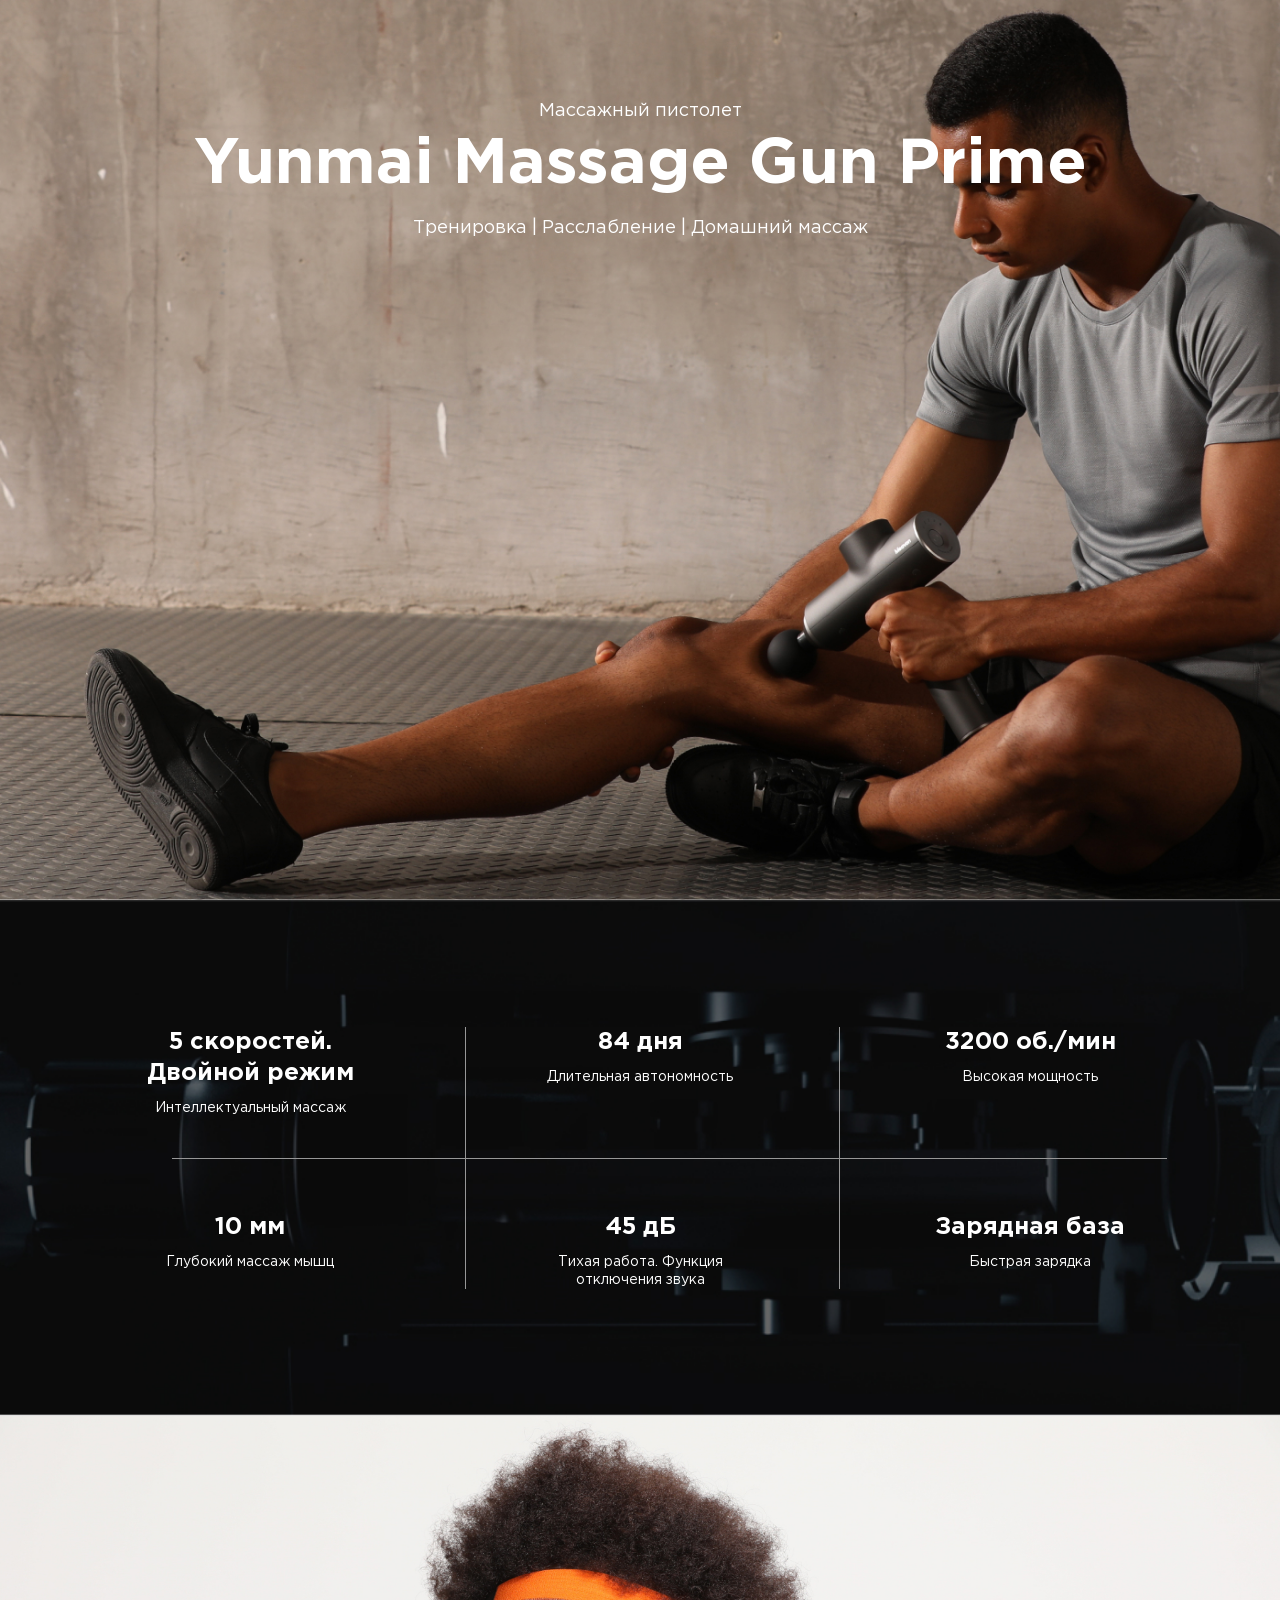
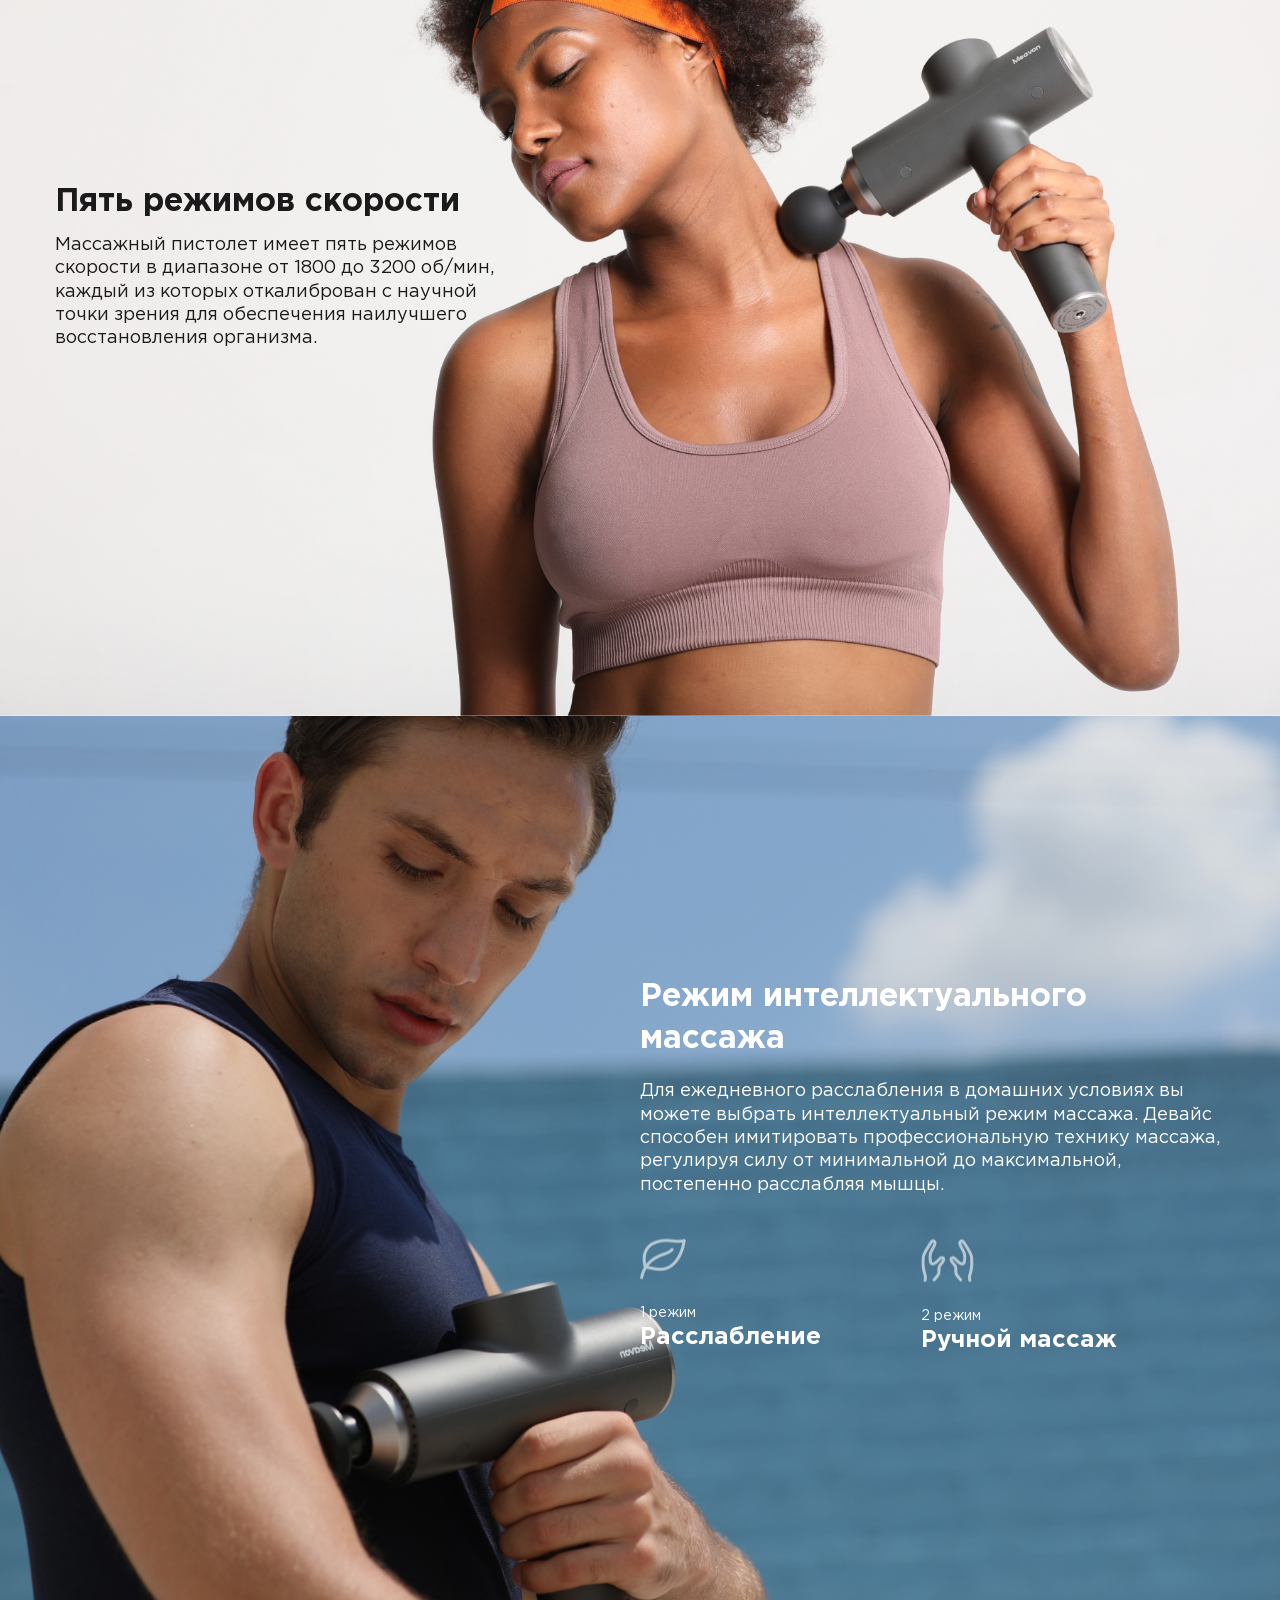
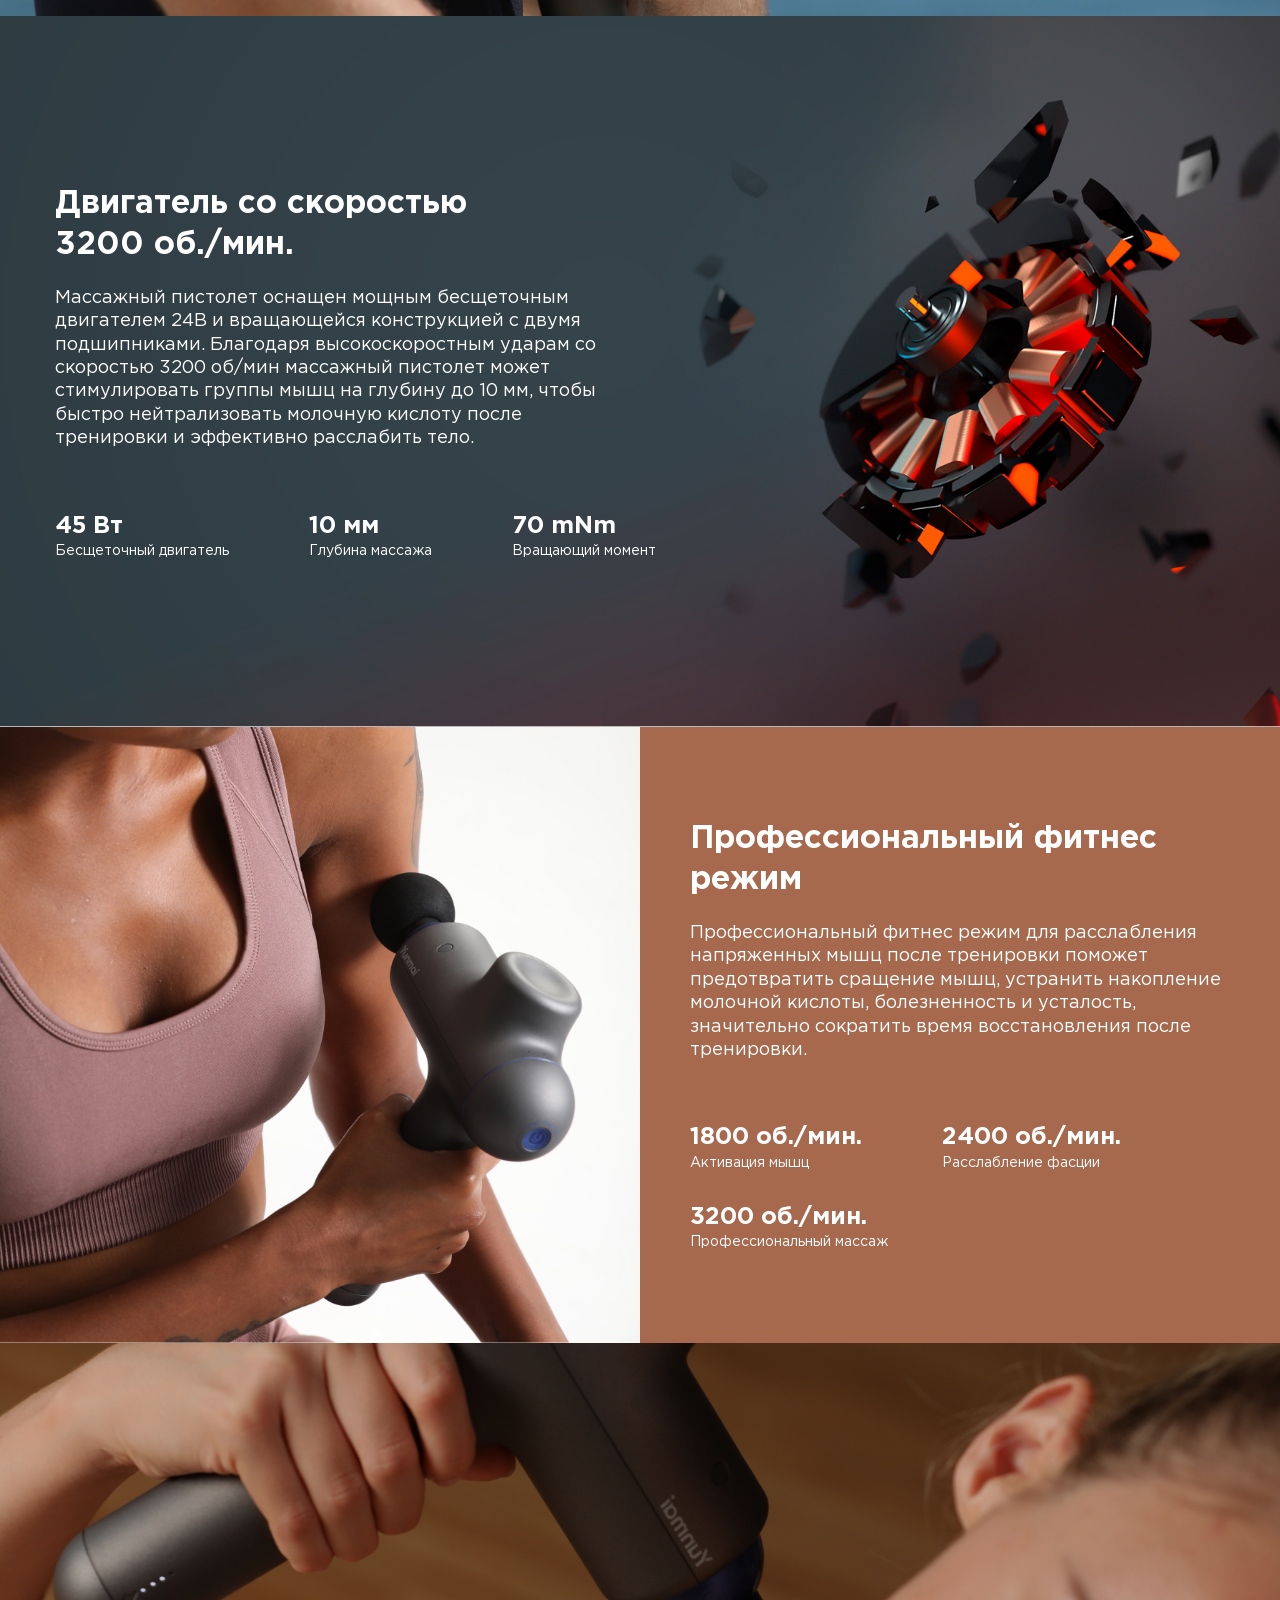
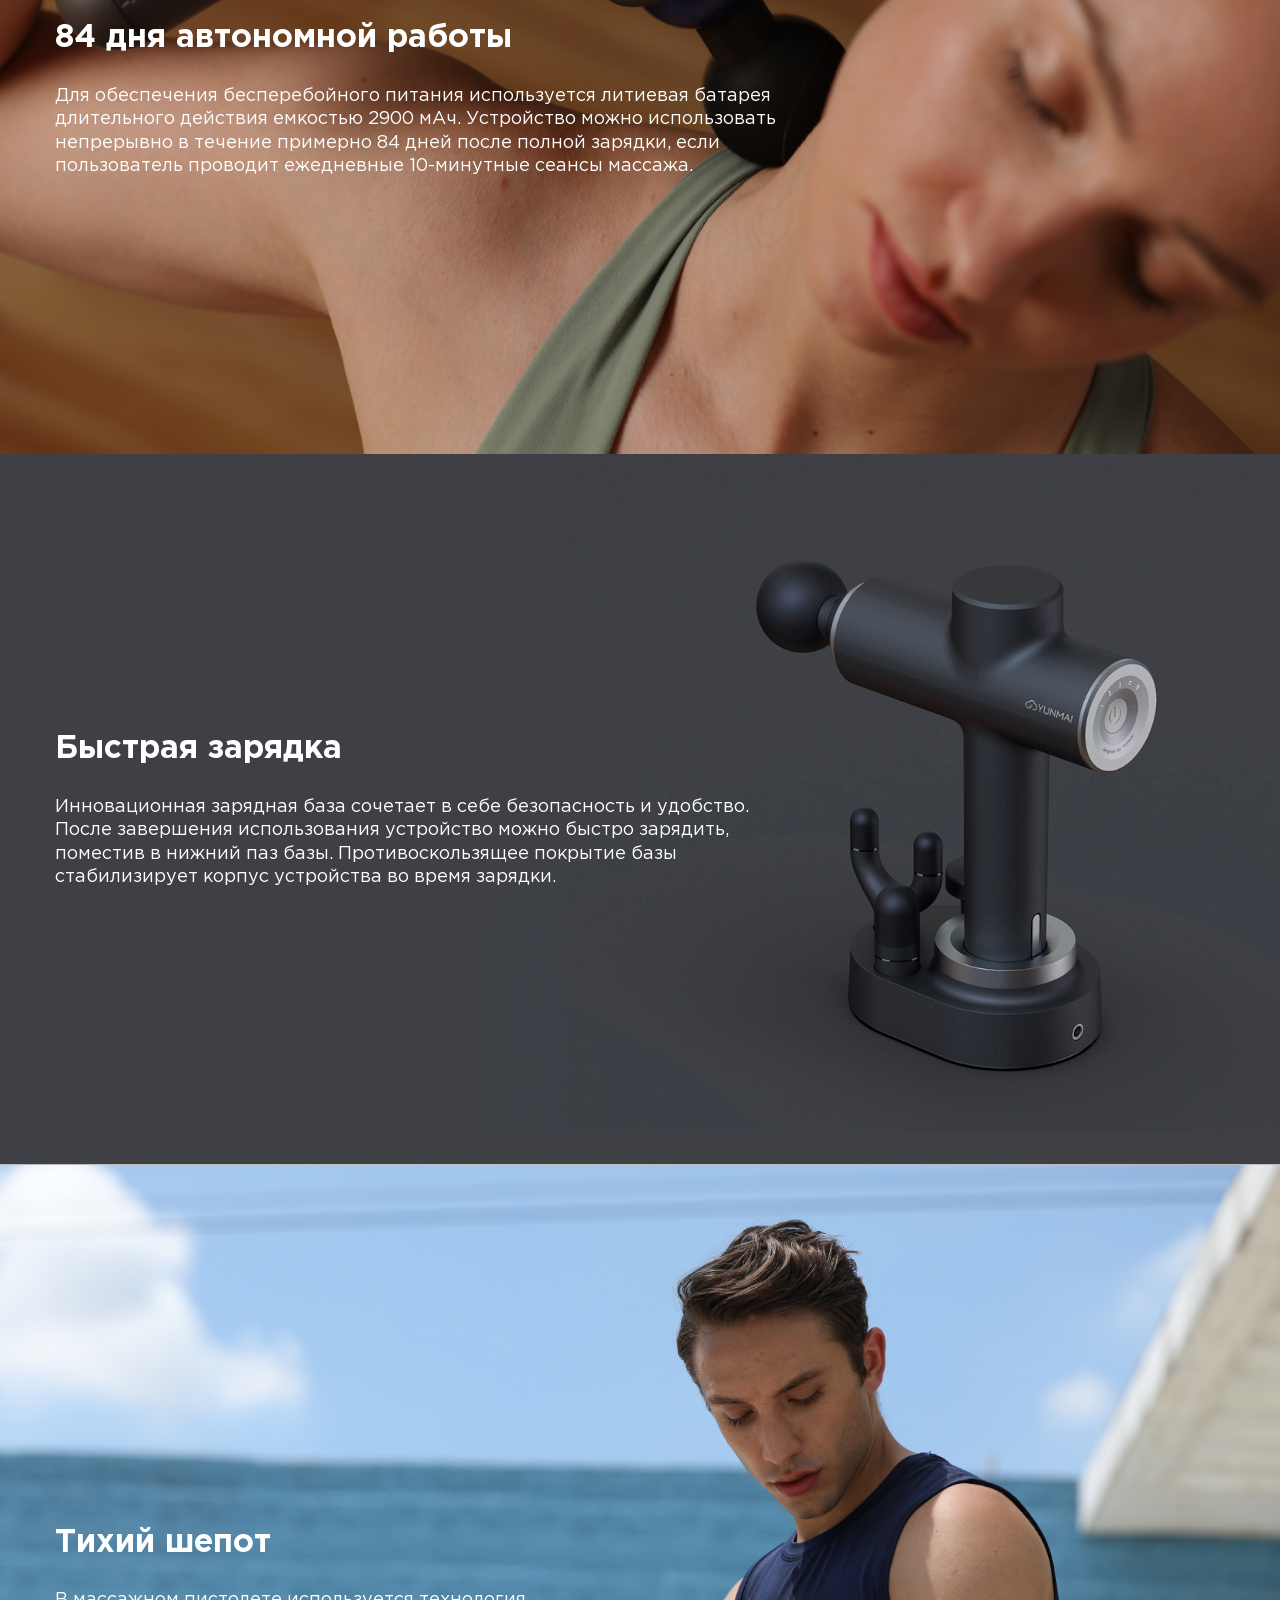
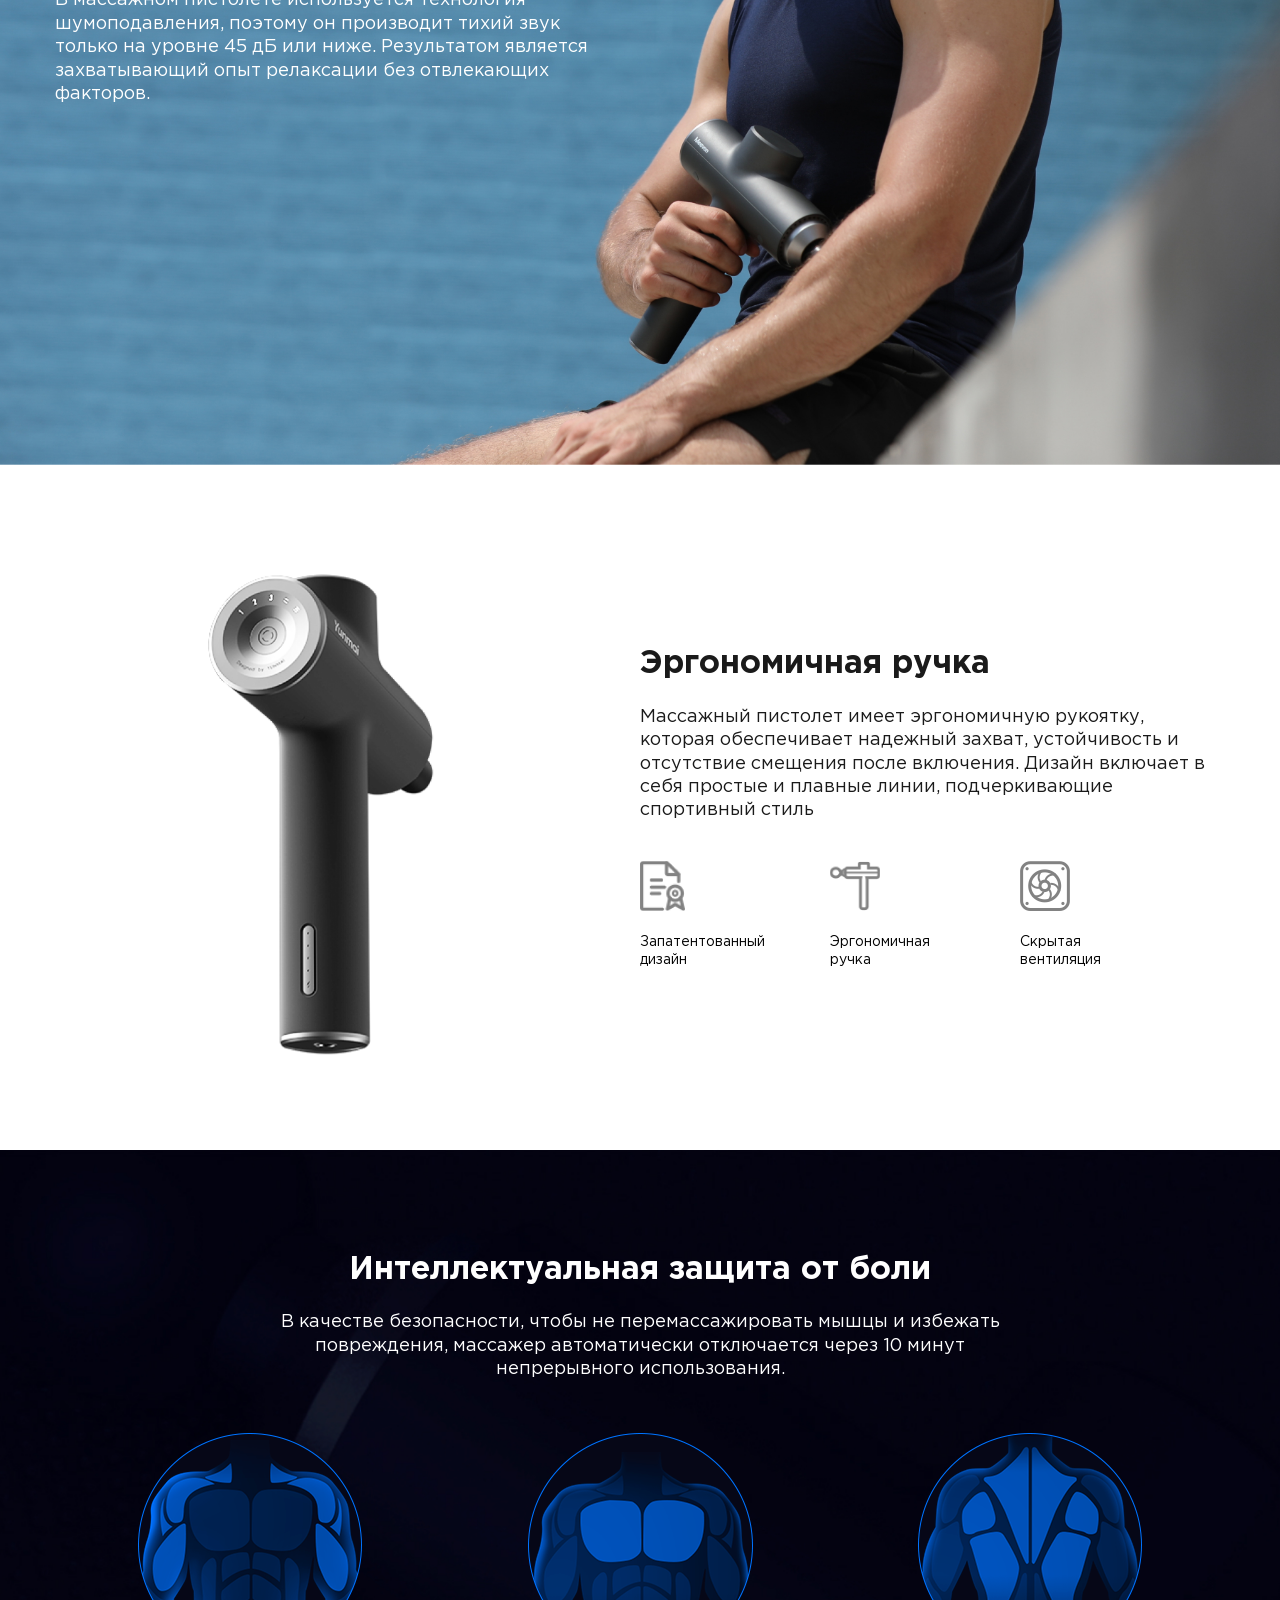
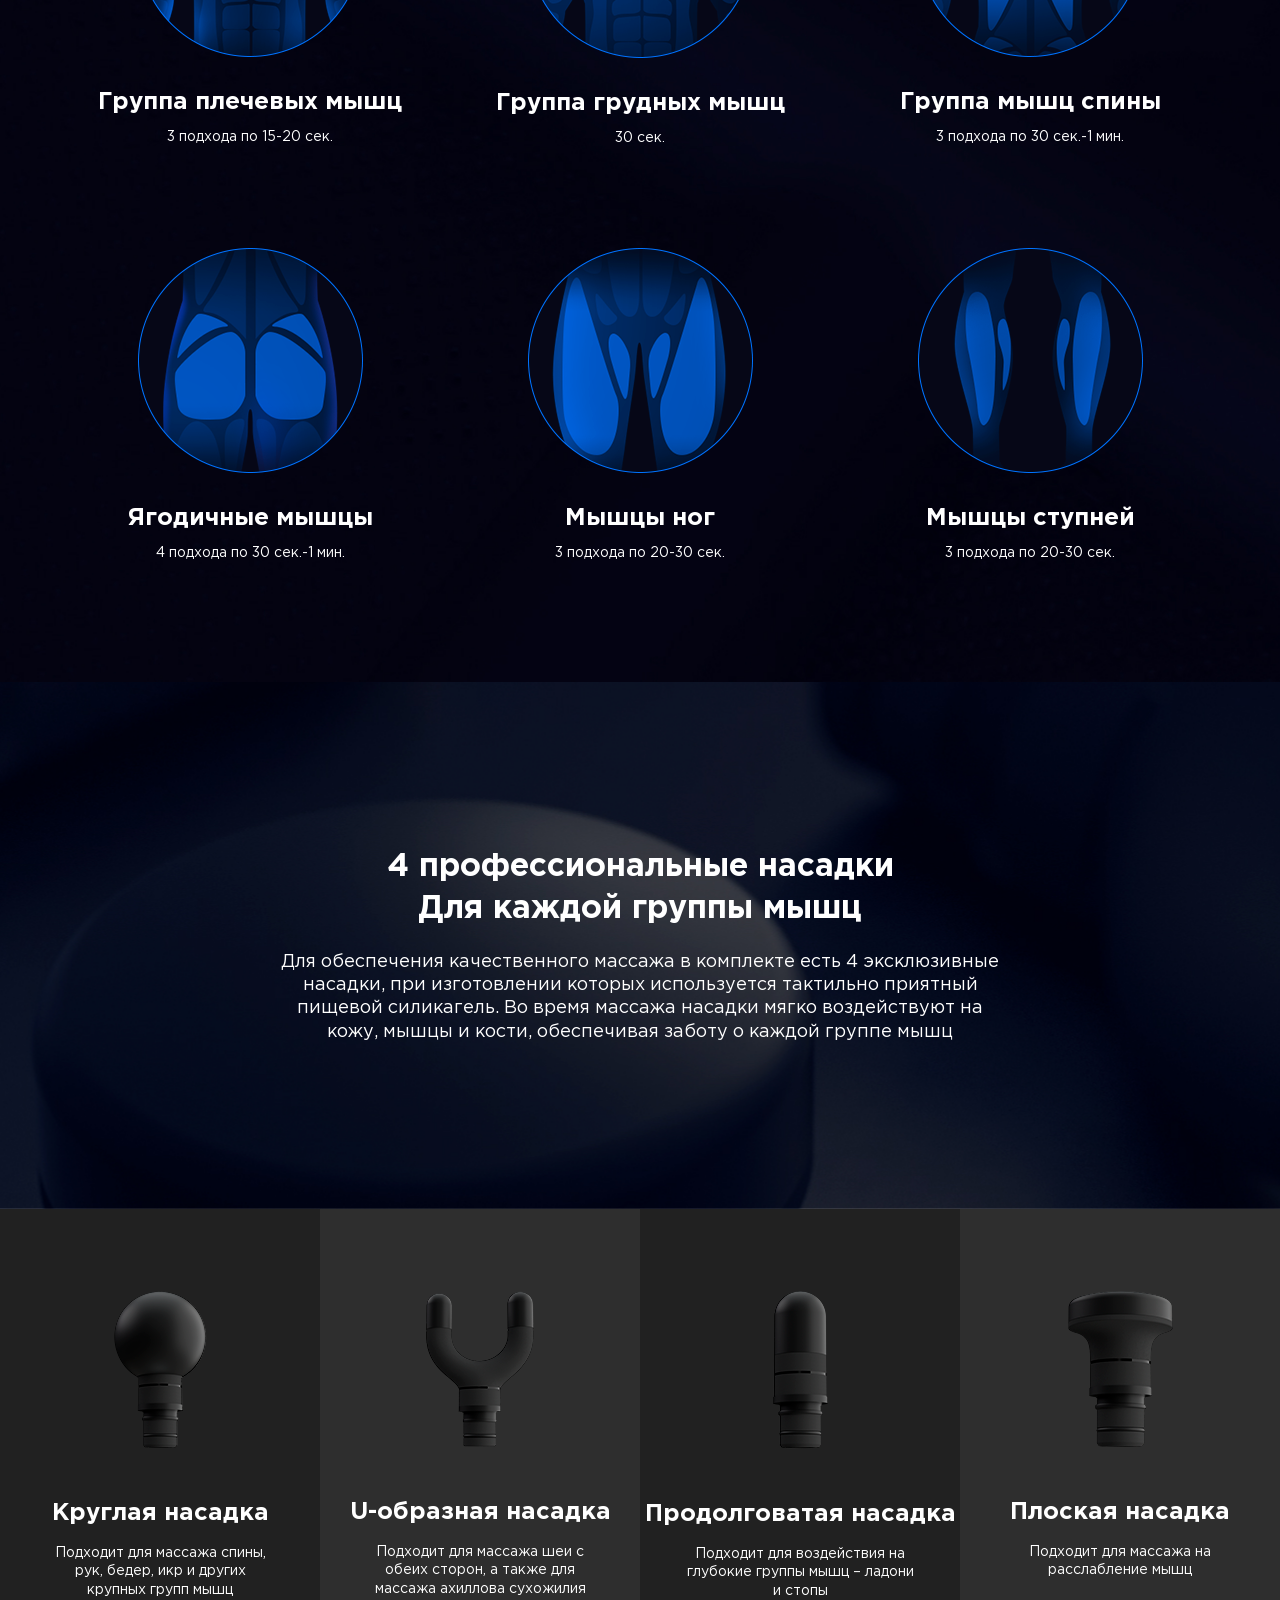
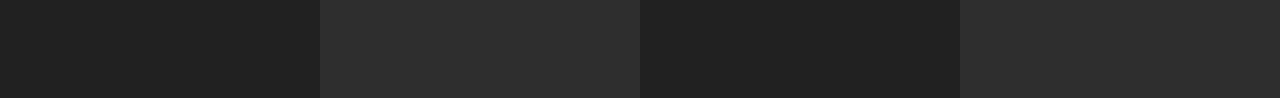
==== commit 5023d9a5: "feat: added YMFG-B453 page" ====
--- a/index.html
+++ b/index.html
@@ -1,417 +1,333 @@
 <!DOCTYPE html>
 <html lang="en">
-  <head>
-    <meta charset="UTF-8" />
-    <meta http-equiv="X-UA-Compatible" content="IE=edge" />
-    <meta name="viewport" content="width=device-width, initial-scale=1.0" />
-    <link rel="stylesheet" href="./css/main.css" />
+<head>
+    <meta charset="UTF-8"/>
+    <meta http-equiv="X-UA-Compatible" content="IE=edge"/>
+    <meta name="viewport" content="width=device-width, initial-scale=1.0"/>
+    <link rel="stylesheet" href="./css/main.css"/>
     <title>Yunmai Massage Gun SC</title>
-  </head>
-  <body>
-    <section class="hero">
-      <div class="container">
+</head>
+<body>
+<section class="hero">
+    <div class="container">
         <div class="hero__content">
-          <p class="hero__subtitle descr">Массажный пистолет</p>
-          <h1 class="hero__title">Yunmai Massage Gun SC</h1>
-          <p class="hero__descr descr">Тренировка | Расслабление | Домашний массаж</p>
-        </div>
-      </div>
-    </section>
-    <section class="char">
-      <div class="container">
+            <p class="hero__subtitle descr">Массажный пистолет</p>
+            <h1 class="hero__title">Yunmai Massage Gun Prime</h1>
+            <p class="hero__descr descr">Тренировка | Расслабление | Домашний массаж</p>
+        </div>
+    </div>
+</section>
+<section class="char">
+    <div class="container">
         <div class="char__wrapper">
-          <div class="char__item">
-            <h3 class="char__item-title">0,8 кг</h3>
-            <p class="char__item-descr">Легкий корпус</p>
-          </div>
-          <div class="char__item">
-            <h3 class="char__item-title">7 часов</h3>
-            <p class="char__item-descr">Длительное время автономной работы</p>
-          </div>
-          <div class="char__item">
-            <h3 class="char__item-title">10 минут</h3>
-            <p class="char__item-descr">Защита от умного отключения</p>
-          </div>
-          <div class="char__item">
-            <h3 class="char__item-title">41 мм</h3>
-            <p class="char__item-descr">Эргономичная ручка</p>
-          </div>
-          <div class="char__item">
-            <h3 class="char__item-title">45 дБ</h3>
-            <p class="char__item-descr">низкий уровень шума</p>
-          </div>
-          <div class="char__item">
-            <h3 class="char__item-title">3200 об./мин</h3>
-            <p class="char__item-descr">комфорт и стиль</p>
-          </div>
-        </div>
-      </div>
-    </section>
-
-    <section class="popular">
-      <div class="container">
-        <div class="popular__text">
-          <h3 class="popular__title title">
-            Что делает массажный пистолет таким популярным у любителей фитнеса?
-          </h3>
-          <p class="popular__descr descr">
-            Фасция является важной тканью, которая покрывает мышцы, внутренние кости и внутренние
-            органы. Неправильные упражнения или плохая осанка могут привести к разрыву фасций и
-            мышц, что может привести к повреждению суставов и вызвать скованность мышц и боль.
-            Массажный пистолет стимулирует соединения между мышцами и фасциями с помощью
-            высокочастотной вибрации, чтобы предотвратить травмы во время тренировки.
-          </p>
-        </div>
-      </div>
-      <picture>
-        <source srcset="./img/popular-375.jpeg" media="(max-width: 375px)" />
-        <img class="popular__img" src="./img/popular-bg.jpeg" alt="Popular" />
-      </picture>
-    </section>
-    <section class="wakeup">
-      <div class="container">
-        <div class="wakeup__items">
-          <div class="wakeup__items-text">
-            <h3 class="wakeup__items-title title">
-              Разбудите мышцы и расслабьтесь с помощью глубокого массажа
-            </h3>
-            <p class="wakeup__items-descr descr">
-              Высокочастотная вибрация будет глубоко стимулировать фасции и расслаблять мышечные
-              узлы, что предотвращает слипание мышц и одновременно расслабляет напряженные и жесткие
-              мышечные ткани. Это значительно уменьшит боль и болезненность после тренировки,
-              пробудит жизненную силу мышц и снимет усталость от упражнений.
+            <div class="char__item">
+                <h3 class="char__item-title">5 скоростей. Двойной режим</h3>
+                <p class="char__item-descr">Интеллектуальный массаж</p>
+            </div>
+            <div class="char__item">
+                <h3 class="char__item-title">84 дня</h3>
+                <p class="char__item-descr">Длительная автономность</p>
+            </div>
+            <div class="char__item">
+                <h3 class="char__item-title">3200 об./мин</h3>
+                <p class="char__item-descr">Высокая мощность</p>
+            </div>
+            <div class="char__item">
+                <h3 class="char__item-title">10 мм</h3>
+                <p class="char__item-descr">Глубокий массаж мышц</p>
+            </div>
+            <div class="char__item">
+                <h3 class="char__item-title">45 дБ</h3>
+                <p class="char__item-descr">Тихая работа. Функция отключения звука</p>
+            </div>
+            <div class="char__item">
+                <h3 class="char__item-title">Зарядная база</h3>
+                <p class="char__item-descr">Быстрая зарядка</p>
+            </div>
+        </div>
+    </div>
+</section>
+
+<section class="speed">
+    <div class="container">
+        <div class="speed__wrapper">
+            <div class="speed__content">
+                <h3 class="speed__title title">Пять режимов скорости</h3>
+                <p class="speed__descr descr">Массажный пистолет имеет пять режимов скорости в диапазоне от 1800 до 3200
+                    об/мин, каждый из которых откалиброван с научной точки зрения для обеспечения наилучшего
+                    восстановления организма.</p>
+            </div>
+            <picture>
+                <source srcset="./img/speed-bg.jpeg" media="(max-width: 565px)">
+                <img class="speed__img" src="./img/speed-bg.jpeg" alt="Speed">
+            </picture>
+        </div>
+    </div>
+</section>
+
+<section class="intellect">
+    <div class="container">
+        <div class="intellect__wrapper">
+            <div class="intellect__content">
+                <h2 class="intellect__title title">Режим интеллектуального массажа</h2>
+                <p class="intellect__descr descr">
+                    Для ежедневного расслабления в домашних условиях вы можете выбрать интеллектуальный
+                    режим массажа. Девайс способен имитировать профессиональную технику массажа, регулируя
+                    силу от минимальной до максимальной, постепенно расслабляя мышцы.
+                </p>
+                <div class="intellect__items-wrapper">
+                    <div class="intellect__item">
+                        <picture>
+                            <source srcset="./img/icons/leaf-black.png" media="(max-width: 565px)">
+                            <img src="./img/icons/leaf.png" alt="Leaf">
+                        </picture>
+                        <p class="intellect__item-subtitle">1 режим</p>
+                        <h3 class="intellect__item-title">Расслабление</h3>
+                    </div>
+                    <div class="intellect__item">
+                        <picture>
+                            <source srcset="./img/icons/hands-black.png" media="(max-width: 565px)">
+                            <img src="./img/icons/hands.png" alt="Hands">
+                        </picture>
+                        <p class="intellect__item-subtitle">2 режим</p>
+                        <h3 class="intellect__item-title">Ручной массаж</h3>
+                    </div>
+                </div>
+            </div>
+            <picture>
+                <source srcset="./img/intellect-bg.jpeg" media="(max-width: 565px)">
+                <img class="intellect__img" src="./img/intellect-bg.jpeg" alt="Intellect">
+            </picture>
+        </div>
+    </div>
+</section>
+
+<section class="engine">
+    <div class="container">
+        <div class="engine__wrapper">
+            <div class="engine__text">
+                <h2 class="engine__title title">Двигатель со скоростью 3200 об./мин.</h2>
+                <p class="engine__descr descr">
+                    Массажный пистолет оснащен мощным бесщеточным двигателем 24В и вращающейся конструкцией с двумя
+                    подшипниками. Благодаря высокоскоростным ударам со скоростью 3200 об/мин массажный пистолет может
+                    стимулировать группы мышц на глубину до 10 мм, чтобы быстро нейтрализовать молочную кислоту после
+                    тренировки и эффективно расслабить тело.
+                </p>
+                <div class="engine__info">
+                    <div class="engine__item">
+                        <h3 class="engine__item-title">45 Вт</h3>
+                        <p class="engine__item-descr">Бесщеточный двигатель</p>
+                    </div>
+                    <div class="engine__item">
+                        <h3 class="engine__item-title">10 мм</h3>
+                        <p class="engine__item-descr">Глубина массажа</p>
+                    </div>
+                    <div class="engine__item">
+                        <h3 class="engine__item-title">70 mNm</h3>
+                        <p class="engine__item-descr">Вращающий момент</p>
+                    </div>
+                </div>
+            </div>
+        </div>
+    </div>
+</section>
+
+
+<section class="fitness">
+    <div class="fitness__wrapper">
+        <div class="fitness__content">
+            <h3 class="fitness__title title">Профессиональный фитнес режим</h3>
+            <p class="fitness__descr descr">Профессиональный фитнес режим для расслабления напряженных мышц после
+                тренировки поможет предотвратить сращение мышц, устранить накопление молочной кислоты, болезненность
+                и усталость, значительно сократить время восстановления после тренировки.</p>
+            <div class="fitness__inner">
+                <div class="fitness__item">
+                    <h4 class="fitness__item-title">1800 об./мин.</h4>
+                    <p class="fitness__item-descr">Активация мышц</p>
+                </div>
+                <div class="fitness__item">
+                    <h4 class="fitness__item-title">2400 об./мин.</h4>
+                    <p class="fitness__item-descr">Расслабление фасции</p>
+                </div>
+                <div class="fitness__item">
+                    <h4 class="fitness__item-title">3200 об./мин.</h4>
+                    <p class="fitness__item-descr">Профессиональный массаж</p>
+                </div>
+            </div>
+        </div>
+        <img src="img/fitness.jpeg" alt="fitness" class="fitness__img">
+    </div>
+</section>
+
+<section class="autonomy">
+    <div class="container">
+        <div class="autonomy__wrapper">
+            <div class="autonomy__text">
+                <h2 class="autonomy__title title">84 дня автономной работы</h2>
+                <p class="autonomy__descr descr">
+                    Для обеспечения бесперебойного питания используется литиевая батарея длительного
+                    действия емкостью 2900 мАч. Устройство можно использовать непрерывно в течение
+                    примерно 84 дней после полной зарядки, если пользователь проводит ежедневные
+                    10-минутные сеансы массажа.
+                </p>
+            </div>
+            <picture>
+                <source srcset="./img/autonomy-bg.jpeg" media="(max-width: 565px)">
+                <img class="autonomy__img" src="./img/autonomy-bg.jpeg" alt="Autonomy">
+            </picture>
+        </div>
+    </div>
+</section>
+
+<section class="charge">
+    <div class="container">
+        <div class="charge__wrapper">
+            <div class="charge__text">
+                <h2 class="charge__title title">Быстрая зарядка</h2>
+                <p class="charge__descr descr">
+                    Инновационная зарядная база сочетает в себе безопасность и удобство. После завершения использования
+                    устройство можно быстро зарядить, поместив в нижний паз базы. Противоскользящее покрытие базы
+                    стабилизирует корпус устройства во время зарядки.
+                </p>
+            </div>
+            <picture>
+                <source srcset="./img/charge-375.jpeg" media="(max-width: 565px)">
+                <img class="charge__img" src="./img/charge-bg.jpeg" alt="Charge">
+            </picture>
+        </div>
+    </div>
+</section>
+
+<section class="noize">
+    <div class="container">
+        <div class="noize__wrapper">
+            <div class="noize__text">
+                <h2 class="noize__title title">Тихий шепот</h2>
+                <p class="noize__descr descr">
+                    В массажном пистолете используется технология шумоподавления, поэтому он производит тихий звук
+                    только на уровне 45 дБ или ниже. Результатом является захватывающий опыт релаксации без отвлекающих
+                    факторов.
+                </p>
+            </div>
+            <picture>
+                <source srcset="./img/noize-bg.jpeg" media="(max-width: 565px)">
+                <img class="noize__img" src="./img/noize-bg.jpeg" alt="Noize">
+            </picture>
+        </div>
+    </div>
+</section>
+
+<section class="ergonomic">
+    <div class="ergonomic__wrapper">
+        <div class="ergonomic__content">
+            <h3 class="ergonomic__title title">Эргономичная ручка</h3>
+            <p class="ergonomic__descr descr">Массажный пистолет имеет эргономичную рукоятку, которая обеспечивает
+                надежный захват, устойчивость и отсутствие смещения после включения. Дизайн включает в себя простые и
+                плавные линии, подчеркивающие спортивный стиль</p>
+            <div class="ergonomic__inner">
+                <div class="ergonomic__item">
+                    <img src="img/icons/patent.png" alt="Patent" class="ergonomic__item-img">
+                    <p class="ergonomic__item-descr">Запатентованный дизайн</p>
+                </div>
+                <div class="ergonomic__item">
+                    <img src="img/icons/ergonomic-hands.png" alt="Ergonomic Hands" class="ergonomic__item-img">
+                    <p class="ergonomic__item-descr">Эргономичная ручка</p>
+                </div>
+                <div class="ergonomic__item">
+                    <img src="img/icons/ventilation.png" alt="Ventilation" class="ergonomic__item-img">
+                    <p class="ergonomic__item-descr">Скрытая вентиляция</p>
+                </div>
+            </div>
+        </div>
+        <img src="img/ergonomic.png" alt="ergonomic" class="ergonomic__img">
+    </div>
+</section>
+
+<section class="body">
+    <div class="container">
+        <div class="body__text">
+            <h2 class="body__title title">Интеллектуальная защита от боли </h2>
+            <p class="body__descr descr">
+                В качестве безопасности, чтобы не перемассажировать мышцы и избежать повреждения, массажер автоматически
+                отключается через 10 минут непрерывного использования.
             </p>
-          </div>
-          <img src="img/wakeup.jpeg" alt="WakeUp" class="wakeup__img" />
-        </div>
-      </div>
-    </section>
-    <section class="engine">
-      <div class="container">
-        <div class="engine__wrapper">
-          <div class="engine__content">
-            <h3 class="engine__title title">
-              Мощный и высокоскоростной мотор глубоко расслабит ваше тело
-            </h3>
-            <p class="engine__descr descr">
-              Массажный пистолет YUNMAI оснащен мощным бесщеточным двигателем 24В с вращающейся
-              конструкцией с двумя подшипниками, которая обеспечивает большую мощность;
-              высокоскоростная перкуссия со скоростью 3200 об / мин может стимулировать группы мышц
-              на глубине 10 мм.
+        </div>
+        <div class="body__wrapper">
+            <div class="body__item">
+                <img src="./img/body-icons/shoulders.png" alt="shoulders"/>
+                <h3 class="body__item-title">Группа плечевых мышц</h3>
+                <p class="body__item-descr">3 подхода по 15-20 сек.</p>
+            </div>
+            <div class="body__item">
+                <img src="./img/body-icons/pectoral.png" alt="pectoral"/>
+                <h3 class="body__item-title">Группа грудных мышц</h3>
+                <p class="body__item-descr">30 сек.</p>
+            </div>
+            <div class="body__item">
+                <img src="./img/body-icons/spinal.png" alt="spinal"/>
+                <h3 class="body__item-title">Группа мышц спины</h3>
+                <p class="body__item-descr">3 подхода по 30 сек.-1 мин.</p>
+            </div>
+            <div class="body__item">
+                <img src="./img/body-icons/gluteal.png" alt="gluteal"/>
+                <h3 class="body__item-title">Ягодичные мышцы</h3>
+                <p class="body__item-descr">4 подхода по 30 сек.-1 мин.</p>
+            </div>
+            <div class="body__item">
+                <img src="./img/body-icons/legs.png" alt="legs"/>
+                <h3 class="body__item-title">Мышцы ног</h3>
+                <p class="body__item-descr">3 подхода по 20-30 сек.</p>
+            </div>
+            <div class="body__item">
+                <img src="./img/body-icons/foot.png" alt="foot"/>
+                <h3 class="body__item-title">Мышцы ступней</h3>
+                <p class="body__item-descr">3 подхода по 20-30 сек.</p>
+            </div>
+        </div>
+    </div>
+</section>
+
+<section class="nozzles-descr">
+    <div class="container">
+        <div class="nozzles-descr__text">
+            <h3 class="nozzles-descr__title title">4 профессиональные насадки Для каждой группы мышц</h3>
+            <p class="nozzles-descr__descr descr">Для обеспечения качественного массажа в комплекте есть 4 эксклюзивные
+                насадки, при изготовлении которых используется тактильно приятный пищевой силикагель. Во время массажа
+                насадки мягко воздействуют на кожу, мышцы и кости, обеспечивая заботу о каждой группе мышц</p>
+        </div>
+    </div>
+</section>
+
+<section class="nozzles">
+    <div class="nozzles__content">
+        <div class="nozzles__item">
+            <img src="./img/round-nozzle.png" alt="Round Nozzle"/>
+            <h4 class="nozzles__title">Круглая насадка</h4>
+            <p class="nozzles__descr">
+                Подходит для массажа спины, рук, бедер, икр и других крупных групп мышц
             </p>
-            <div class="engine__inner">
-              <div class="engine__item">
-                <h4 class="engine__item-title">Активация мышц 1800 об/мин</h4>
-                <p class="engine__item-descr">Скорость 1</p>
-              </div>
-              <div class="engine__item">
-                <h4 class="engine__item-title">Расслабление мышц 2400 об/мин</h4>
-                <p class="engine__item-descr">Скорость 2</p>
-              </div>
-              <div class="engine__item">
-                <h4 class="engine__item-title">Глубокий массаж 3200 об/мин</h4>
-                <p class="engine__item-descr">Скорость 3</p>
-              </div>
-            </div>
-          </div>
-        </div>
-      </div>
-    </section>
-    <section class="nozzles-descr">
-      <div class="container">
-        <h3 class="nozzles-descr__title title">
-          Позаботьтесь о каждой группе мышц, в наличии 4 профессиональные массажные головки
-        </h3>
-        <p class="nozzles-descr__descr descr">
-          Чтобы обеспечить комфортный массаж, YUNMAI предлагает четыре массажные головки для разных
-          частей тела, и вы можете заменить массажную головку в соответствии с различными
-          требованиями
-        </p>
-      </div>
-    </section>
-    <section class="nozzles">
-      <div class="nozzles__content">
+        </div>
         <div class="nozzles__item">
-          <img src="./img/round-nozzle.png" alt="Round Nozzle" />
-          <h4 class="nozzles__title title">Круглая насадка</h4>
-          <p class="nozzles__descr descr">
-            Для массажа спины, рук, бедер, икр и других крупных групп мышц
-          </p>
+            <img src="./img/u-nozzle.png" alt="U Nozzle"/>
+            <h4 class="nozzles__title">U-образная насадка</h4>
+            <p class="nozzles__descr">
+                Подходит для массажа шеи с обеих сторон, а также для массажа ахиллова сухожилия
+            </p>
         </div>
         <div class="nozzles__item">
-          <img src="./img/u-nozzle.png" alt="U Nozzle" />
-          <h4 class="nozzles__title">U-образная насадка</h4>
-          <p class="nozzles__descr">Для массажа шеи с обеих сторон, а также ахиллова сухожилия</p>
+            <img src="./img/long-nozzle.png" alt="Long Nozzle"/>
+            <h4 class="nozzles__title">Продолговатая насадка</h4>
+            <p class="nozzles__descr">
+                Подходит для воздействия на глубокие группы мышц – ладони и стопы
+            </p>
         </div>
         <div class="nozzles__item">
-          <img src="./img/long-nozzle.png" alt="Long Nozzle" />
-          <h4 class="nozzles__title">Продолговатая насадка</h4>
-          <p class="nozzles__descr">
-            Подходит для воздействия на глубокие ткани, такие как меридианы, суставы, ладони и
-            подошвы
-          </p>
-        </div>
-        <div class="nozzles__item">
-          <img src="./img/flat-nozzle.png" alt="Flat Nozzle" />
-          <h4 class="nozzles__title">Плоская насадка</h4>
-          <p class="nozzles__descr">
-            Подходит для расслабления и формирования различных частей мышц
-          </p>
-        </div>
-      </div>
-    </section>
-    <section class="battery">
-      <div class="container">
-        <div class="battery__wrapper">
-          <div class="battery__content">
-            <h3 class="battery__title title">Емкий аккумулятор</h3>
-            <p class="battery__descr descr">
-              В массажном пистолете YUNMAI используется долговечная литиевая батарея емкостью 1600
-              мАч. Он работает до 7 часов на скорости 1 и обеспечивает непрерывную и стабильную
-              мощность, а также приносит вам неограниченный опыт глубокого массажа.
-            </p>
-            <div class="battery__inner">
-              <div class="battery__item">
-                <h4 class="battery__item-title">7 часов</h4>
-                <p class="battery__item-descr">Скорость 1</p>
-              </div>
-              <div class="battery__item">
-                <h4 class="battery__item-title">5,5 часов</h4>
-                <p class="battery__item-descr">Скорость 2</p>
-              </div>
-              <div class="battery__item">
-                <h4 class="battery__item-title">4 часа</h4>
-                <p class="battery__item-descr">Скорость 3</p>
-              </div>
-            </div>
-          </div>
-          <picture>
-            <source srcset="./img/battery-bg.jpeg" media="(max-width: 400px)" />
-            <img class="battery__img" src="../img/battery-bg.jpeg" alt="battery" />
-          </picture>
-        </div>
-      </div>
-    </section>
-    <section class="ergonomic">
-      <div class="container">
-        <div class="ergonomic__content">
-          <h3 class="ergonomic__title title">Эргономичная форма</h3>
-          <p class="ergonomic__descr descr">
-            Благодаря сочетанию пуленепробиваемой резины и сверхлегкого стекловолокна, а также
-            оснащенному высокопроизводительным двигателем, был создан удивительно легкий массажный
-            пистолет. Благодаря весу 0,8 кг и беспроводной ручке его легко носить с собой, так что
-            вы можете наслаждаться профессиональным массажем в любое время и в любом месте.
-          </p>
-          <div class="ergonomic__inner">
-            <div class="ergonomic__item">
-              <img
-                src="./img/icons/bulletproof.png"
-                alt="BulletProof"
-                class="ergonomic__item-img"
-              />
-              <p class="ergonomic__item-descr">Пуленепробиваемая резина</p>
-            </div>
-            <div class="ergonomic__item">
-              <img src="./img/icons/round.png" alt="Round" class="ergonomic__item-img" />
-              <p class="ergonomic__item-descr">Материал стекловолокна</p>
-            </div>
-            <div class="ergonomic__item">
-              <img src="./img/icons/linear.png" alt="Linear" class="ergonomic__item-img" />
-              <p class="ergonomic__item-descr">Вес 0,8 кг</p>
-            </div>
-          </div>
-          <img src="./img/massager.png" alt="Massager" class="ergonomic__img" />
-        </div>
-      </div>
-    </section>
-    <section class="gym">
-      <div class="container">
-        <div class="gym__wrapper">
-          <div class="gym__content">
-            <h3 class="gym__title title">
-              Не ограничиваясь тренажерным залом, вы можете использовать его дома или в офисе
-            </h3>
-            <p class="gym__descr descr">
-              Вы когда-нибудь чувствовали себя некомфортно из-за того, что слишком долго сидели или
-              выполняли много ручной работы? Позвольте массажному пистолету YUNMAI помочь вам.
-              Сильные вибрации воздействуют непосредственно на глубокие мышцы, что быстро снимает
-              болезненность и усталость мышц талии, спины, плеч и шеи.
-            </p>
-          </div>
-          <picture>
-            <source srcset="./img/gym-375.jpeg" media="(max-width: 400px)" />
-            <img class="gym__img" src="./img/gym-375.jpeg" alt="design" />
-          </picture>
-        </div>
-      </div>
-    </section>
-    <section class="design">
-      <div class="container">
-        <div class="design__content">
-          <div class="design__inner">
-            <div class="design__text">
-              <h3 class="design__title title">Минималистичный дизайн</h3>
-              <p class="design__descr descr">
-                Массажный пистолет выполнен в актуальном минималистичном стиле с использованием
-                передовых технологий. Кнопка управления расположена на корпусе незаметно, а
-                украшением массажера стали яркие серебряные акценты по бокам.
-              </p>
-            </div>
-            <div class="design__wrapper">
-              <div class="design__item">
-                <img
-                  class="design__item-img"
-                  src="./img/icons/construction.png"
-                  alt="Construction"
-                />
-                <p class="design__item-descr">Литая конструкция</p>
-              </div>
-              <div class="design__item">
-                <img class="design__item-img" src="./img/icons/technology.png" alt="Technology" />
-                <p class="design__item-descr">Инновационные технологии</p>
-              </div>
-              <div class="design__item">
-                <img class="design__item-img" src="./img/icons/hide.png" alt="Hide" />
-                <p class="design__item-descr">Скрытая кнопка</p>
-              </div>
-            </div>
-          </div>
-        </div>
-      </div>
-      <picture>
-        <source srcset="./img/design-tablet.png" media="(max-width: 800px)" />
-        <img class="design__img" src="./img/design.png" alt="design" />
-      </picture>
-    </section>
-    <section class="complect">
-      <div class="container">
-        <div class="complect__wrapper">
-          <div class="complect__content">
-            <h3 class="complect__title title">4 профессиональные насадки</h3>
-            <p class="complect__descr descr">
-              Чтобы обеспечить комфортный массаж в комплекте девайса предусмотрены четыре
-              эксклюзивные насадки. При изготовлении массажных головок используется тактильно
-              приятный пищевой силикагель. Насадки деликатно воздействуют на кожу, мышцы и кости,
-              заботясь о каждой группе мышц.
-            </p>
-          </div>
-          <img src="img/complect.png" alt="Complect" class="complect__img" />
-        </div>
-      </div>
-    </section>
-    <section class="power">
-      <div class="container">
-        <div class="power__wrapper">
-          <div class="power__content">
-            <h3 class="power__title title">Три режима мощности</h3>
-            <p class="power__descr descr">
-              Для пользователей разного уровня физической формы и для разных задач в массажном
-              пистолете предусмотрены три режима работы, выдающие от 1800 до 3200 колебаний в
-              минуту. Каждый сможет найти оптимальный режим для массажа после тренировки, для снятия
-              боли или расслабления.
-            </p>
-            <div class="power__inner">
-              <div class="power__item">
-                <p class="power__inner-descr">Режим 1: 1800 об./мин.</p>
-                <h4 class="power__inner-title">Активизация мышц</h4>
-              </div>
-              <div class="power__item">
-                <p class="power__inner-descr">Режим 2: 2400 об./мин.</p>
-                <h4 class="power__inner-title">Расслабление фасции</h4>
-              </div>
-              <div class="power__item">
-                <p class="power__inner-descr">Режим 3: 3200 об./мин.</p>
-                <h4 class="power__inner-title">Глубокий массаж</h4>
-              </div>
-            </div>
-          </div>
-          <picture>
-            <source srcset="./img/power-375.jpeg" media="(max-width: 400px)" />
-            <img class="power__img" src="./img/power-375.jpeg" alt="design" />
-          </picture>
-        </div>
-      </div>
-    </section>
-    <section class="effective">
-      <div class="container">
-        <div class="effective__wrapper">
-          <div class="effective__content">
-            <h3 class="effective__title title">Эффективный массаж за 10 минут</h3>
-            <p class="effective__descr descr">
-              От долгого сидения в одной позе затекла спина и задубела шея? Весь день таскали
-              тяжести, и теперь боли в пояснице не дают расслабиться? Всего 10 минут массажа
-              пистолетом YUNMAI PRO избавляют тело от ломоты и других неприятных ощущений, а также
-              помогают расслабиться.
-            </p>
-          </div>
-          <picture>
-            <source srcset="./img/effective-375.jpeg" media="(max-width: 400px)" />
-            <img class="effective__img" src="./img/effective-375.jpeg" alt="design" />
-          </picture>
-        </div>
-      </div>
-    </section>
-    <section class="body">
-      <div class="container">
-        <div class="body__text">
-          <h2 class="body__title title">Интеллектуальная защита от боли</h2>
-          <p class="body__descr descr">
-            В качестве безопасности, чтобы не перемассажировать мышцы и избежать повреждения,
-            массажер автоматически отключается через 10 минут непрерывного использования.
-          </p>
-        </div>
-        <div class="body__wrapper">
-          <div class="body__item">
-            <img src="./img/body-icons/shoulders.png" alt="shoulders" />
-            <h3 class="body__item-title">Группа мышц плеча</h3>
-            <p class="body__item-descr">3 подхода по 15-20 сек.</p>
-          </div>
-          <div class="body__item">
-            <img src="./img/body-icons/pectoral.png" alt="pectoral" />
-            <h3 class="body__item-title">Группа грудных мышц</h3>
-            <p class="body__item-descr">30 сек.</p>
-          </div>
-          <div class="body__item">
-            <img src="./img/body-icons/spinal.png" alt="spinal" />
-            <h3 class="body__item-title">Группа мышц спины</h3>
-            <p class="body__item-descr">3 подхода по 30 сек.-1 мин.</p>
-          </div>
-          <div class="body__item">
-            <img src="./img/body-icons/gluteal.png" alt="gluteal" />
-            <h3 class="body__item-title">Ягодичные мышцы</h3>
-            <p class="body__item-descr">4 подхода по 30 сек.-1 мин.</p>
-          </div>
-          <div class="body__item">
-            <img src="./img/body-icons/legs.png" alt="legs" />
-            <h3 class="body__item-title">Нижние конечности</h3>
-            <p class="body__item-descr">3 подхода по 20-30 сек.</p>
-          </div>
-          <div class="body__item">
-            <img src="./img/body-icons/foot.png" alt="foot" />
-            <h3 class="body__item-title">Мышцы ступней</h3>
-            <p class="body__item-descr">3 подхода по 20-30 сек.</p>
-          </div>
-        </div>
-      </div>
-    </section>
-    <section class="comfort">
-      <div class="container">
-        <h3 class="comfort__title title">Стильный и комфортный с любой стороны</h3>
-        <div class="comfort__wrapper">
-          <div class="comfort__item">
-            <img src="./img/comfort-img/comfort-1.png" alt="Comfort" />
-          </div>
-          <div class="comfort__item">
-            <img src="./img/comfort-img/comfort-2.png" alt="Comfort" />
-          </div>
-          <div class="comfort__item">
-            <img src="./img/comfort-img/comfort-3.jpeg" alt="Comfort" />
-          </div>
-          <div class="comfort__item">
-            <img src="./img/comfort-img/comfort-4.png" alt="Comfort" />
-          </div>
-        </div>
-      </div>
-    </section>
-  </body>
+            <img src="./img/flat-nozzle.png" alt="Flat Nozzle"/>
+            <h4 class="nozzles__title">Плоская насадка</h4>
+            <p class="nozzles__descr">Подходит для массажа на расслабление мышц</p>
+        </div>
+    </div>
+</section>
+
+</body>
 </html>
--- a/css/main.css
+++ b/css/main.css
@@ -346,7 +346,7 @@
   line-height: 130%;
   padding: 0;
 }
-@media (max-width: 800px) {
+@media (max-width: 875px) {
   * {
     font-size: 14px;
   }
@@ -358,7 +358,7 @@
   line-height: 130%;
   color: #1a1a1a;
 }
-@media (max-width: 800px) {
+@media (max-width: 875px) {
   .title {
     font-size: 24px;
   }
@@ -370,7 +370,7 @@
   line-height: 130%;
   color: #1a1a1a;
 }
-@media (max-width: 800px) {
+@media (max-width: 875px) {
   .descr {
     font-size: 14px;
   }
@@ -386,7 +386,7 @@
     max-width: 1170px;
   }
 }
-@media (max-width: 800px) {
+@media (max-width: 875px) {
   .container {
     max-width: 698px;
   }
@@ -419,20 +419,21 @@
   background-size: cover;
   height: 100vh;
 }
-@media (max-width: 800px) {
+@media (max-width: 875px) {
   .hero {
     height: 454px;
   }
 }
 @media (max-width: 375px) {
   .hero {
-    height: 592px;
+    height: 397px;
+    background-position: 85% 10%;
   }
 }
 .hero__content {
   padding-top: 100px;
 }
-@media (max-width: 800px) {
+@media (max-width: 875px) {
   .hero__content {
     padding-top: 25px;
   }
@@ -441,12 +442,12 @@
   text-align: center;
   color: #ffffff;
 }
-@media (max-width: 800px) {
+@media (max-width: 875px) {
   .hero__subtitle {
     font-size: 14px;
   }
 }
-@media (max-width: 375px) {
+@media (max-width: 565px) {
   .hero__subtitle {
     font-size: 12px;
   }
@@ -459,7 +460,7 @@
   margin: 0;
   text-align: center;
 }
-@media (max-width: 800px) {
+@media (max-width: 875px) {
   .hero__title {
     font-size: 32px;
   }
@@ -475,16 +476,20 @@
   color: #ffffff;
   text-align: center;
 }
-@media (max-width: 800px) {
+@media (max-width: 875px) {
   .hero__descr {
     font-size: 14px;
   }
 }
+@media (max-width: 565px) {
+  .hero__descr {
+    font-size: 12px;
+  }
+}
 @media (max-width: 375px) {
   .hero__descr {
-    max-width: 300px;
+    max-width: 246px;
     margin: 0 auto;
-    font-size: 12px;
   }
 }
 
@@ -495,7 +500,7 @@
   background-size: cover;
   padding: 127px 0;
 }
-@media (max-width: 800px) {
+@media (max-width: 875px) {
   .char {
     padding: 50px 0;
   }
@@ -506,12 +511,12 @@
   gap: 94px 0;
   position: relative;
 }
-@media (max-width: 800px) {
+@media (max-width: 875px) {
   .char__wrapper {
     gap: 80px 0;
   }
 }
-@media (max-width: 375px) {
+@media (max-width: 565px) {
   .char__wrapper {
     grid-template-columns: repeat(2, 1fr);
     gap: 40px 20px;
@@ -527,7 +532,7 @@
   top: 0;
   left: 35%;
 }
-@media (max-width: 499px) {
+@media (max-width: 565px) {
   .char__item:nth-child(1)::after {
     content: unset;
   }
@@ -542,7 +547,7 @@
   top: 0;
   left: 67%;
 }
-@media (max-width: 499px) {
+@media (max-width: 565px) {
   .char__item:nth-child(2)::after {
     content: unset;
   }
@@ -556,7 +561,7 @@
   top: 50%;
   left: 10%;
 }
-@media (max-width: 499px) {
+@media (max-width: 565px) {
   .char__item:nth-child(1)::before {
     content: unset;
   }
@@ -567,8 +572,10 @@
   line-height: 130%;
   text-align: center;
   color: #ffffff;
-}
-@media (max-width: 800px) {
+  max-width: 209px;
+  margin: 0 auto;
+}
+@media (max-width: 875px) {
   .char__item-title {
     font-size: 18px;
   }
@@ -584,8 +591,11 @@
   line-height: 130%;
   color: #ffffff;
   text-align: center;
-}
-@media (max-width: 800px) {
+  max-width: 195px;
+  margin: 0 auto;
+  margin-top: 10px;
+}
+@media (max-width: 875px) {
   .char__item-descr {
     font-size: 12px;
   }
@@ -596,109 +606,228 @@
   }
 }
 
-.popular {
-  margin-top: 100px;
-}
-@media (max-width: 800px) {
-  .popular {
-    margin-top: 60px;
-  }
-}
-.popular__title {
-  text-align: center;
-}
-@media (max-width: 800px) {
-  .popular__title {
-    max-width: 660px;
-    margin: 0 auto;
-  }
-}
-@media (max-width: 375px) {
-  .popular__title {
-    text-align: left;
-  }
-}
-.popular__descr {
-  max-width: 1120px;
-  margin: 20px auto 0 auto;
-  text-align: center;
-}
-@media (max-width: 800px) {
-  .popular__descr {
-    max-width: 720px;
-  }
-}
-@media (max-width: 375px) {
-  .popular__descr {
-    text-align: left;
-  }
-}
-.popular__img {
-  margin-top: 73px;
-  width: 100%;
-  max-width: inherit;
-  height: auto;
-}
-@media (max-width: 800px) {
-  .popular__img {
-    margin-top: 30px;
-  }
-}
-@media (max-width: 375px) {
-  .popular__img {
-    max-width: 375px;
+.speed {
+  background-image: url("../../img/speed-bg.jpeg");
+  background-repeat: no-repeat;
+  background-position: center center;
+  background-size: cover;
+  height: 100vh;
+  position: relative;
+}
+@media (max-width: 1440px) {
+  .speed {
+    height: 900px;
+  }
+}
+@media (max-width: 875px) {
+  .speed {
+    height: 704px;
+  }
+}
+@media (max-width: 565px) {
+  .speed {
+    position: static;
+    height: unset;
+    background-image: unset;
+    background-color: #f1f0ee;
+    padding: 50px 0;
+  }
+}
+.speed__wrapper {
+  position: relative;
+  height: 1008px;
+}
+@media (max-width: 1440px) {
+  .speed__wrapper {
+    height: 900px;
+  }
+}
+@media (max-width: 875px) {
+  .speed__wrapper {
+    height: 704px;
+  }
+}
+@media (max-width: 565px) {
+  .speed__wrapper {
+    position: static;
+    height: unset;
+  }
+}
+.speed__content {
+  position: absolute;
+  top: 50%;
+  transform: translateY(-50%);
+}
+@media (max-width: 565px) {
+  .speed__content {
+    position: static;
+    transform: unset;
+  }
+}
+@media (max-width: 875px) {
+  .speed__title {
+    max-width: 189px;
+  }
+}
+@media (max-width: 565px) {
+  .speed__title {
+    max-width: 343px;
+  }
+}
+.speed__descr {
+  max-width: 590px;
+  margin-top: 10px;
+}
+@media (max-width: 1440px) {
+  .speed__descr {
+    max-width: 451px;
+  }
+}
+@media (max-width: 875px) {
+  .speed__descr {
+    max-width: 208px;
+  }
+}
+@media (max-width: 565px) {
+  .speed__descr {
+    max-width: 343px;
+  }
+}
+.speed__img {
+  display: none;
+}
+@media (max-width: 565px) {
+  .speed__img {
+    display: block;
     width: 100%;
-  }
-}
-
-.wakeup {
-  margin-top: 150px;
-}
-@media (max-width: 499px) {
-  .wakeup {
-    margin-top: 46px;
-  }
-}
-.wakeup__items {
+    max-width: 565px;
+    height: auto;
+    margin-top: 40px;
+  }
+}
+
+.intellect {
+  background-image: url("../../img/intellect-bg.jpeg");
+  background-repeat: no-repeat;
+  background-position: center center;
+  background-size: cover;
+  height: 100vh;
+}
+@media (max-width: 875px) {
+  .intellect {
+    height: 469px;
+  }
+}
+@media (max-width: 565px) {
+  .intellect {
+    height: unset;
+    background-image: unset;
+    background-color: #92b8e1;
+    padding: 50px 0;
+  }
+}
+.intellect__wrapper {
+  position: relative;
+  height: 100vh;
+}
+@media (max-width: 875px) {
+  .intellect__wrapper {
+    height: 469px;
+  }
+}
+@media (max-width: 565px) {
+  .intellect__wrapper {
+    position: static;
+    height: unset;
+  }
+}
+.intellect__content {
+  position: absolute;
+  top: 50%;
+  left: 50%;
+  transform: translateY(-50%);
+}
+@media (max-width: 565px) {
+  .intellect__content {
+    position: static;
+    transform: unset;
+  }
+}
+.intellect__title {
+  color: #ffffff;
+  max-width: 604px;
+}
+@media (max-width: 565px) {
+  .intellect__title {
+    max-width: 343px;
+    color: #1a1a1a;
+  }
+}
+.intellect__descr {
+  margin-top: 20px;
+  color: #ffffff;
+  max-width: 645px;
+}
+@media (max-width: 565px) {
+  .intellect__descr {
+    max-width: 342px;
+    color: #1a1a1a;
+  }
+}
+.intellect__items-wrapper {
+  margin-top: 42px;
   display: flex;
-  justify-content: space-between;
-  align-items: center;
-}
-@media (max-width: 800px) {
-  .wakeup__items {
-    align-items: unset;
-  }
-}
-@media (max-width: 499px) {
-  .wakeup__items {
-    flex-direction: column;
-  }
-}
-.wakeup__items-text {
-  margin: 0 auto;
-}
-.wakeup__items-title {
-  max-width: 578px;
-}
-.wakeup__items-descr {
-  margin-top: 20px;
-  max-width: 669px;
-  padding-right: 10px;
-}
-.wakeup__img {
-  width: 50%;
-  max-width: 740px;
-  height: auto;
-}
-@media (max-width: 800px) {
-  .wakeup__img {
-    max-width: 360px;
-  }
-}
-@media (max-width: 499px) {
-  .wakeup__img {
+  gap: 100px;
+}
+@media (max-width: 875px) {
+  .intellect__items-wrapper {
+    margin-top: 20px;
+    gap: 0 50px;
+  }
+}
+.intellect__item-title {
+  font-weight: 700;
+  font-size: 24px;
+  line-height: 130%;
+  color: #ffffff;
+}
+@media (max-width: 875px) {
+  .intellect__item-title {
+    font-size: 18px;
+  }
+}
+@media (max-width: 565px) {
+  .intellect__item-title {
+    color: #1a1a1a;
+  }
+}
+.intellect__item-subtitle {
+  margin-top: 16px;
+  font-weight: 400;
+  font-size: 14px;
+  line-height: 130%;
+  color: #ffffff;
+}
+@media (max-width: 875px) {
+  .intellect__item-subtitle {
+    font-size: 12px;
+  }
+}
+@media (max-width: 565px) {
+  .intellect__item-subtitle {
+    color: #1a1a1a;
+  }
+}
+.intellect__img {
+  display: none;
+}
+@media (max-width: 565px) {
+  .intellect__img {
+    display: block;
     width: 100%;
-    margin: 20px auto 0 auto;
+    max-width: 768px;
+    height: auto;
+    margin-top: 42px;
   }
 }
 
@@ -708,19 +837,22 @@
   background-position: center center;
   background-size: cover;
   height: 100vh;
-  margin-top: 150px;
-}
-@media (max-width: 800px) {
+}
+@media (max-width: 1440px) {
   .engine {
-    margin-top: 100px;
-    height: 600px;
-  }
-}
-@media (max-width: 499px) {
+    height: 711px;
+  }
+}
+@media (max-width: 875px) {
   .engine {
-    margin-top: 20px;
-    height: 773px;
-    background-image: url("../../img/engine-mobile.jpeg");
+    height: 440px;
+  }
+}
+@media (max-width: 565px) {
+  .engine {
+    height: 770px;
+    padding-top: 30px;
+    background-image: url("../../img/engine-375.jpeg");
     background-repeat: no-repeat;
     background-position: center center;
     background-size: cover;
@@ -730,78 +862,66 @@
   position: relative;
   height: 100vh;
 }
-@media (max-width: 800px) {
+@media (max-width: 1440px) {
   .engine__wrapper {
-    height: 600px;
-  }
-}
-@media (max-width: 499px) {
+    height: 711px;
+  }
+}
+@media (max-width: 875px) {
   .engine__wrapper {
-    height: 773px;
-  }
-}
-.engine__content {
+    height: 440px;
+  }
+}
+@media (max-width: 565px) {
+  .engine__wrapper {
+    height: 770px;
+    position: static;
+  }
+}
+.engine__text {
+  max-width: 661px;
   position: absolute;
   top: 50%;
   transform: translateY(-50%);
-  left: 49%;
-}
-@media (max-width: 499px) {
-  .engine__content {
+}
+@media (max-width: 875px) {
+  .engine__text {
+    max-width: 360px;
+  }
+}
+@media (max-width: 565px) {
+  .engine__text {
     position: static;
     transform: unset;
-    padding-top: 30px;
   }
 }
 .engine__title {
   color: #ffffff;
 }
-@media (max-width: 800px) {
+@media (max-width: 1440px) {
   .engine__title {
-    max-width: 360px;
-    font-size: 22px;
+    max-width: 456px;
   }
 }
 .engine__descr {
   color: #ffffff;
   margin-top: 20px;
 }
-@media (max-width: 800px) {
+@media (max-width: 1440px) {
   .engine__descr {
-    margin-top: 10px;
-    max-width: 360px;
-  }
-}
-@media (max-width: 499px) {
-  .engine__descr {
-    max-width: 343px;
-  }
-}
-.engine__inner {
-  margin-top: 20px;
+    max-width: 570px;
+  }
+}
+.engine__info {
+  margin-top: 60px;
   display: flex;
-  flex-direction: column;
-  gap: 20px;
-}
-@media (max-width: 800px) {
-  .engine__inner {
-    flex-direction: row;
+  gap: 80px;
+}
+@media (max-width: 875px) {
+  .engine__info {
+    gap: 20px;
     flex-wrap: wrap;
-    gap: 20px 20px;
-  }
-}
-.engine__item {
-  max-width: 434px;
-}
-@media (max-width: 800px) {
-  .engine__item {
-    max-width: 231px;
-  }
-  .engine__item:nth-child(1) {
-    max-width: 128px;
-  }
-  .engine__item:nth-child(2) {
-    max-width: 152px;
+    margin-top: 30px;
   }
 }
 .engine__item-title {
@@ -810,886 +930,505 @@
   line-height: 130%;
   color: #ffffff;
 }
-@media (max-width: 800px) {
+@media (max-width: 875px) {
   .engine__item-title {
-    font-size: 14px;
+    font-size: 18px;
   }
 }
 .engine__item-descr {
-  margin-top: 5px;
   font-weight: 400;
   font-size: 14px;
   line-height: 130%;
   color: #ffffff;
 }
-@media (max-width: 800px) {
+@media (max-width: 875px) {
   .engine__item-descr {
     font-size: 12px;
   }
 }
 
-.nozzles {
-  background: rgb(24, 27, 52);
-  background: linear-gradient(90deg, rgb(24, 27, 52) 50%, rgb(17, 19, 37) 50%);
-}
-.nozzles__content {
-  display: grid;
-  grid-template-columns: repeat(4, 1fr);
-  grid-template-rows: 1fr;
-}
-@media (max-width: 499px) {
-  .nozzles__content {
-    grid-template-columns: repeat(2, 2fr);
-  }
-}
-.nozzles__item {
+.fitness {
+  background-color: #a6694e;
+}
+@media (max-width: 565px) {
+  .fitness {
+    padding-top: 50px;
+  }
+}
+.fitness__wrapper {
   display: flex;
-  flex-direction: column;
+  flex-direction: row-reverse;
   align-items: center;
-  padding-top: 82px;
-  padding-bottom: 98px;
-  background-color: #111325;
-}
-@media (max-width: 1440px) {
-  .nozzles__item {
-    padding-top: 42px;
-    padding-bottom: 40px;
-  }
-}
-@media (max-width: 800px) {
-  .nozzles__item {
-    padding: 30px 0 30px 0;
-  }
-}
-@media (max-width: 800px) {
-  .nozzles__item img {
-    height: 76px;
-    width: auto;
-  }
-}
-.nozzles__item:nth-child(1) {
-  background-color: #181b34;
-}
-.nozzles__item:nth-child(3) {
-  background-color: #181b34;
-}
-@media (max-width: 499px) {
-  .nozzles__item:nth-child(3) {
-    background-color: #111325;
-  }
-}
-@media (max-width: 499px) {
-  .nozzles__item:nth-child(4) {
-    background-color: #181b34;
-  }
-}
-.nozzles__title {
-  color: #ffffff;
-  text-align: center;
-  margin-top: 50px;
+  justify-content: flex-end;
+}
+@media (max-width: 565px) {
+  .fitness__wrapper {
+    flex-direction: column;
+  }
+}
+.fitness__content {
+  margin-left: 75px;
+}
+@media (max-width: 1440px) {
+  .fitness__content {
+    margin-left: 50px;
+  }
+}
+@media (max-width: 875px) {
+  .fitness__content {
+    margin-left: 20px;
+  }
+}
+.fitness__descr {
+  margin-top: 20px;
+  max-width: 740px;
+  color: #ffffff;
+}
+@media (max-width: 1440px) {
+  .fitness__descr {
+    max-width: 570px;
+  }
+}
+@media (max-width: 565px) {
+  .fitness__descr {
+    max-width: 343px;
+    margin: 0 auto;
+  }
+}
+.fitness__title {
+  color: #ffffff;
+}
+@media (max-width: 1440px) {
+  .fitness__title {
+    max-width: 568px;
+  }
+}
+@media (max-width: 565px) {
+  .fitness__title {
+    max-width: 342px;
+    margin: 0 auto;
+  }
+}
+.fitness__inner {
+  display: flex;
+  gap: 80px;
+  margin-top: 60px;
+}
+@media (max-width: 1440px) {
+  .fitness__inner {
+    flex-wrap: wrap;
+    gap: 30px 80px;
+  }
+}
+@media (max-width: 875px) {
+  .fitness__inner {
+    gap: 20px 60px;
+    margin-top: 20px;
+  }
+}
+@media (max-width: 565px) {
+  .fitness__inner {
+    max-width: 351px;
+    margin: 20px auto 0 auto;
+  }
+}
+.fitness__item-title {
   font-size: 24px;
   font-weight: 700;
-}
-@media (max-width: 800px) {
-  .nozzles__title {
-    margin-top: 15px;
-    font-size: 14px;
-  }
-}
-.nozzles__descr {
-  color: #ffffff;
-  max-width: 232px;
-  text-align: center;
-  margin-top: 15px;
+  color: #ffffff;
+}
+@media (max-width: 875px) {
+  .fitness__item-title {
+    font-size: 18px;
+  }
+}
+.fitness__item-descr {
   font-size: 14px;
-}
-@media (max-width: 800px) {
-  .nozzles__descr {
-    margin-top: 5px;
-    font-size: 12px;
-    max-width: 146px;
-  }
-}
-
-.nozzles-descr {
-  padding: 100px 0;
-  background-color: #15182e;
-}
-@media (max-width: 800px) {
-  .nozzles-descr {
-    padding: 30px 0;
-  }
-}
-.nozzles-descr__title {
-  color: #ffffff;
-  text-align: center;
-}
-@media (max-width: 800px) {
-  .nozzles-descr__title {
-    font-size: 18px;
-    max-width: 502px;
-    margin: 0 auto;
-  }
-}
-@media (max-width: 499px) {
-  .nozzles-descr__title {
-    text-align: left;
-    max-width: 342px;
-    margin: 0;
-    font-size: 21px;
-  }
-}
-.nozzles-descr__descr {
-  color: #ffffff;
-  text-align: center;
-  margin-top: 20px;
-}
-@media (max-width: 800px) {
-  .nozzles-descr__descr {
-    font-size: 12px;
-    max-width: 638px;
-    margin: 10px auto 0 auto;
-  }
-}
-@media (max-width: 499px) {
-  .nozzles-descr__descr {
-    text-align: left;
-    max-width: 343px;
-    margin: 10px 0 0 0;
-  }
-}
-
-.ergonomic {
-  padding-top: 105px;
-  background-color: #09101c;
-  text-align: center;
-  position: relative;
-  color: #ffffff;
-}
-@media (max-width: 800px) {
-  .ergonomic {
-    padding-top: 25px;
-  }
-}
-@media (max-width: 375px) {
-  .ergonomic {
-    padding-top: 51px;
-  }
-}
-.ergonomic__title {
-  color: #ffffff;
-}
-@media (max-width: 499px) {
-  .ergonomic__title {
-    text-align: left;
-  }
-}
-.ergonomic__descr {
-  color: #ffffff;
-  max-width: 728px;
-  text-align: center;
-  margin: 20px auto 0 auto;
-}
-@media (max-width: 800px) {
-  .ergonomic__descr {
-    max-width: 456px;
-    margin: 10px auto 0 auto;
-  }
-}
-@media (max-width: 499px) {
-  .ergonomic__descr {
-    text-align: left;
-  }
-}
-.ergonomic__inner {
-  margin-top: 60px;
-  display: flex;
-  gap: 0 100px;
-  align-items: center;
-  justify-content: center;
-  padding-bottom: 779px;
-}
-@media (max-width: 800px) {
-  .ergonomic__inner {
-    margin-top: 36px;
-    justify-content: space-around;
-    gap: 0;
-    padding-bottom: 500px;
-  }
-}
-@media (max-width: 499px) {
-  .ergonomic__inner {
-    flex-wrap: wrap;
-    justify-content: unset;
-    gap: 20px 30px;
-    padding-bottom: 267px;
-  }
-}
-.ergonomic__item {
-  max-width: 185px;
-}
-@media (max-width: 499px) {
-  .ergonomic__item:nth-child(1) {
-    max-width: 149px;
-  }
-  .ergonomic__item:nth-child(2) {
-    max-width: 109px;
-  }
-}
-.ergonomic__item-descr {
-  font-weight: 400;
-  font-size: 14px;
-  color: #ffffff;
-  margin-top: 10px;
-}
-@media (max-width: 499px) {
-  .ergonomic__item-descr {
-    font-size: 12px;
-    text-align: left;
-  }
-}
-@media (max-width: 499px) {
-  .ergonomic__item-img {
-    display: block;
-  }
-}
-.ergonomic__img {
-  position: absolute;
-  bottom: 0;
-  left: 50%;
-  transform: translateX(-50%);
-  width: 100%;
-  max-width: 1151px;
+  color: #ffffff;
+}
+.fitness__img {
+  width: 50%;
+  max-width: 899px;
   height: auto;
 }
-@media (max-width: 800px) {
-  .ergonomic__img {
-    max-width: 702px;
-  }
-}
-@media (max-width: 499px) {
-  .ergonomic__img {
-    top: unset;
-    bottom: 0;
-  }
-}
-@media (max-width: 375px) {
-  .ergonomic__img {
-    bottom: 0;
-    max-width: 357px;
-  }
-}
-
-.battery {
-  background-image: url("../../img/battery-bg.jpeg");
+@media (max-width: 1440px) {
+  .fitness__img {
+    max-width: 680px;
+  }
+}
+@media (max-width: 565px) {
+  .fitness__img {
+    margin-top: 50px;
+    width: 100%;
+    max-width: fit-content;
+  }
+}
+
+.autonomy {
+  background-image: url("../../img/autonomy-bg.jpeg");
   background-repeat: no-repeat;
   background-position: center center;
   background-size: cover;
   height: 100vh;
-  position: relative;
-  z-index: 999;
-}
-@media (max-width: 800px) {
-  .battery {
-    height: 428px;
-  }
-}
-@media (max-width: 499px) {
-  .battery {
-    background-image: none;
-    position: static;
+}
+@media (max-width: 1440px) {
+  .autonomy {
+    height: 711px;
+  }
+}
+@media (max-width: 875px) {
+  .autonomy {
+    height: 379px;
+  }
+}
+@media (max-width: 565px) {
+  .autonomy {
+    background-image: unset;
     height: unset;
-    background-color: #6f5541;
-    padding: 30px 0 20px 0;
-  }
-}
-.battery__wrapper {
+    padding: 50px 0;
+    background-color: #e4b09a;
+  }
+}
+.autonomy__wrapper {
   position: relative;
   height: 100vh;
 }
-@media (max-width: 800px) {
-  .battery__wrapper {
-    height: 428px;
-  }
-}
-@media (max-width: 499px) {
-  .battery__wrapper {
+@media (max-width: 1440px) {
+  .autonomy__wrapper {
+    height: 711px;
+  }
+}
+@media (max-width: 875px) {
+  .autonomy__wrapper {
+    height: 379px;
+  }
+}
+@media (max-width: 565px) {
+  .autonomy__wrapper {
     height: unset;
     position: static;
   }
 }
-.battery__content {
+.autonomy__text {
+  max-width: 740px;
   position: absolute;
   top: 50%;
   transform: translateY(-50%);
 }
-@media (max-width: 499px) {
-  .battery__content {
+@media (max-width: 565px) {
+  .autonomy__text {
     position: static;
     transform: unset;
   }
 }
-@media (max-width: 375px) {
-  .battery__content {
-    position: static;
-    transform: unset;
-    padding-top: 30px;
-  }
-}
-.battery__title {
-  color: #ffffff;
-}
-.battery__descr {
-  color: #ffffff;
-  margin-top: 20px;
-  max-width: 666px;
-}
-@media (max-width: 800px) {
-  .battery__descr {
-    max-width: 360px;
-  }
-}
-.battery__inner {
-  margin-top: 60px;
-  display: flex;
-  gap: 0 80px;
-}
-@media (max-width: 800px) {
-  .battery__inner {
-    flex-wrap: wrap;
-    margin-top: 32px;
-    max-width: 360px;
-    gap: 20px 40px;
-  }
-}
-@media (max-width: 375px) {
-  .battery__inner {
-    gap: 30px 70px;
-  }
-}
-.battery__item {
-  max-width: 131px;
-}
-.battery__item-title {
-  font-weight: 700;
-  font-size: 24px;
-  color: #ffffff;
-}
-@media (max-width: 800px) {
-  .battery__item-title {
-    font-size: 18px;
-  }
-}
-.battery__item-descr {
-  margin-top: 5px;
-  font-weight: 400;
-  font-size: 14px;
-  color: #ffffff;
-}
-@media (max-width: 800px) {
-  .battery__item-descr {
-    font-size: 12px;
-  }
-}
-.battery__img {
+.autonomy__title {
+  color: #ffffff;
+  max-width: 724px;
+}
+@media (max-width: 875px) {
+  .autonomy__title {
+    max-width: 345px;
+  }
+}
+@media (max-width: 565px) {
+  .autonomy__title {
+    color: #1a1a1a;
+    max-width: 343px;
+  }
+}
+.autonomy__descr {
+  margin-top: 25px;
+  color: #ffffff;
+}
+@media (max-width: 875px) {
+  .autonomy__descr {
+    max-width: 279px;
+  }
+}
+@media (max-width: 565px) {
+  .autonomy__descr {
+    color: #1a1a1a;
+    max-width: 343px;
+  }
+}
+.autonomy__img {
   display: none;
 }
-@media (max-width: 499px) {
-  .battery__img {
+@media (max-width: 565px) {
+  .autonomy__img {
     display: block;
-    margin-top: 30px;
     width: 100%;
-    max-width: 499px;
+    max-width: 565px;
     height: auto;
-  }
-}
-
-.gym {
-  background-image: url("../../img/gym-bg.jpeg");
+    margin-top: 88px;
+  }
+}
+
+.charge {
+  background-image: url("../../img/charge-bg.jpeg");
   background-repeat: no-repeat;
   background-position: center center;
   background-size: cover;
   height: 100vh;
 }
-@media (max-width: 800px) {
-  .gym {
-    height: 389px;
-  }
-}
-@media (max-width: 499px) {
-  .gym {
+@media (max-width: 1440px) {
+  .charge {
+    height: 711px;
+  }
+}
+@media (max-width: 875px) {
+  .charge {
+    height: 379px;
+  }
+}
+@media (max-width: 565px) {
+  .charge {
     background-image: unset;
-    background-color: #6f5541;
     height: unset;
-    padding-bottom: 20px;
-  }
-}
-.gym__wrapper {
+    background-color: #3f4046;
+    padding-top: 50px;
+  }
+}
+.charge__wrapper {
   position: relative;
   height: 100vh;
 }
-@media (max-width: 800px) {
-  .gym__wrapper {
-    height: 389px;
-  }
-}
-@media (max-width: 499px) {
-  .gym__wrapper {
+@media (max-width: 1440px) {
+  .charge__wrapper {
+    height: 711px;
+  }
+}
+@media (max-width: 875px) {
+  .charge__wrapper {
+    height: 379px;
+  }
+}
+@media (max-width: 565px) {
+  .charge__wrapper {
     height: unset;
-  }
-}
-.gym__content {
-  position: absolute;
-  top: 30%;
-  transform: translateY(-50%);
-  left: 51%;
-}
-@media (max-width: 800px) {
-  .gym__content {
-    transform: unset;
     position: static;
-    padding-top: 43px;
-    max-width: 429px;
-  }
-}
-@media (max-width: 499px) {
-  .gym__content {
-    top: unset;
-    bottom: 0;
-  }
-}
-@media (max-width: 375px) {
-  .gym__content {
-    position: static;
-    transform: unset;
-    padding-top: 50px;
-  }
-}
-.gym__title {
-  color: #ffffff;
-  max-width: 799px;
-}
-.gym__descr {
-  color: #ffffff;
+  }
+}
+.charge__text {
   max-width: 740px;
-  margin-top: 20px;
-}
-@media (max-width: 800px) {
-  .gym__descr {
-    max-width: 360px;
-    margin-top: 15px;
-  }
-}
-.gym__img {
-  display: none;
-}
-@media (max-width: 499px) {
-  .gym__img {
-    display: block;
-    margin-top: 30px;
-  }
-}
-
-.design {
-  height: 1008px;
-  background-color: #000000;
-  position: relative;
-}
-@media (max-width: 1440px) {
-  .design {
-    height: 760px;
-  }
-}
-@media (max-width: 800px) {
-  .design {
-    height: 408px;
-  }
-}
-@media (max-width: 724px) {
-  .design {
-    height: 680px;
-  }
-}
-@media (max-width: 499px) {
-  .design {
-    height: 787px;
-  }
-}
-.design__content {
-  position: relative;
-  height: 1008px;
-}
-@media (max-width: 1440px) {
-  .design__content {
-    height: 760px;
-  }
-}
-@media (max-width: 800px) {
-  .design__content {
-    height: 408px;
-  }
-}
-@media (max-width: 724px) {
-  .design__content {
-    height: 680px;
-  }
-}
-@media (max-width: 499px) {
-  .design__content {
-    height: 787px;
-  }
-}
-.design__inner {
   position: absolute;
   top: 50%;
   transform: translateY(-50%);
 }
-@media (max-width: 724px) {
-  .design__inner {
-    top: 30%;
-  }
-}
-.design__title {
-  color: #ffffff;
-}
-.design__descr {
-  color: #ffffff;
-  margin-top: 20px;
-  max-width: 608px;
-}
-@media (max-width: 1440px) {
-  .design__descr {
-    max-width: 458px;
-  }
-}
-@media (max-width: 800px) {
-  .design__descr {
-    margin-top: 15px;
-    max-width: 353px;
-  }
-}
-.design__wrapper {
-  display: flex;
-  margin-top: 60px;
-  gap: 0 70px;
-}
-@media (max-width: 800px) {
-  .design__wrapper {
-    gap: 0 40px;
-    margin-top: 79px;
-  }
-}
-@media (max-width: 499px) {
-  .design__wrapper {
-    margin-top: 22px;
-    gap: 20px 80px;
-    flex-wrap: wrap;
-  }
-}
-.design__item-descr {
-  color: #ffffff;
-  margin-top: 10px;
-  max-width: 116px;
-  text-align: center;
-  font-size: 14px;
-}
-@media (max-width: 800px) {
-  .design__item-descr {
-    font-size: 12px;
-    max-width: 99px;
-  }
-}
-@media (max-width: 499px) {
-  .design__item-descr {
-    text-align: left;
-  }
-}
-.design__item-img {
-  display: block;
-  max-width: 61px;
-  margin: 0 auto;
-}
-@media (max-width: 499px) {
-  .design__item-img {
-    margin: 0;
-  }
-}
-.design__img {
-  position: absolute;
-  bottom: 0;
-  left: 70%;
-  transform: translateX(-50%);
-  width: 50%;
-  max-width: 959px;
-  height: auto;
-}
-@media (max-width: 1440px) {
-  .design__img {
-    max-width: 723px;
-  }
-}
-@media (max-width: 800px) {
-  .design__img {
+@media (max-width: 875px) {
+  .charge__text {
+    max-width: 360px;
+  }
+}
+@media (max-width: 565px) {
+  .charge__text {
+    position: static;
+    transform: unset;
+  }
+}
+.charge__title {
+  color: #ffffff;
+  max-width: 724px;
+}
+.charge__descr {
+  margin-top: 25px;
+  color: #ffffff;
+}
+@media (max-width: 565px) {
+  .charge__descr {
+    max-width: 343px;
+  }
+}
+.charge__img {
+  display: none;
+}
+@media (max-width: 565px) {
+  .charge__img {
+    display: block;
     width: 100%;
-    max-width: 357px;
-    top: unset;
-    bottom: 0;
-    left: 70%;
-  }
-}
-@media (max-width: 724px) {
-  .design__img {
-    top: unset;
-    bottom: 0;
-    left: 50%;
-  }
-}
-
-.power {
-  background-image: url("../../img/power-bg.jpeg");
+    max-width: 565px;
+    height: auto;
+    margin-top: 88px;
+  }
+}
+
+.noize {
+  background-image: url("../../img/noize-bg.jpeg");
   background-repeat: no-repeat;
   background-position: center center;
   background-size: cover;
   height: 100vh;
 }
-@media (max-width: 800px) {
-  .power {
-    height: 398px;
-  }
-}
-@media (max-width: 499px) {
-  .power {
+@media (max-width: 875px) {
+  .noize {
+    height: 379px;
+  }
+}
+@media (max-width: 565px) {
+  .noize {
+    height: unset;
     background-image: unset;
-    background-color: #17181a;
-    height: unset;
-    padding: 30px 0 20px 0;
-  }
-}
-.power__wrapper {
+    background-color: #92b8e1;
+    padding: 50px 0;
+  }
+}
+.noize__wrapper {
   position: relative;
   height: 100vh;
 }
-@media (max-width: 800px) {
-  .power__wrapper {
-    height: 398px;
-  }
-}
-@media (max-width: 499px) {
-  .power__wrapper {
+@media (max-width: 875px) {
+  .noize__wrapper {
+    height: 379px;
+  }
+}
+@media (max-width: 565px) {
+  .noize__wrapper {
+    position: static;
     height: unset;
   }
 }
-.power__content {
+.noize__text {
+  max-width: 740px;
   position: absolute;
   top: 50%;
   transform: translateY(-50%);
-  left: 50%;
-}
-@media (max-width: 724px) {
-  .power__content {
-    left: 0;
-  }
-}
-@media (max-width: 499px) {
-  .power__content {
+}
+@media (max-width: 565px) {
+  .noize__text {
+    position: static;
     transform: unset;
-    position: static;
-    padding-bottom: 40px;
-  }
-}
-.power__title {
-  color: #ffffff;
-}
-.power__descr {
-  color: #ffffff;
+    max-width: 343px;
+  }
+}
+.noize__title {
+  color: #ffffff;
+  max-width: 724px;
+}
+@media (max-width: 565px) {
+  .noize__title {
+    max-width: 343px;
+    color: #1a1a1a;
+  }
+}
+.noize__descr {
+  margin-top: 25px;
+  color: #ffffff;
+}
+@media (max-width: 1440px) {
+  .noize__descr {
+    max-width: 570px;
+  }
+}
+@media (max-width: 875px) {
+  .noize__descr {
+    max-width: 360px;
+  }
+}
+@media (max-width: 565px) {
+  .noize__descr {
+    max-width: 343px;
+    color: #1a1a1a;
+  }
+}
+.noize__img {
+  display: none;
+}
+@media (max-width: 565px) {
+  .noize__img {
+    display: block;
+    width: 100%;
+    max-width: 565px;
+    height: auto;
+    margin-top: 88px;
+  }
+}
+
+@media (max-width: 875px) {
+  .ergonomic {
+    padding: 50px 0;
+  }
+}
+@media (max-width: 565px) {
+  .ergonomic {
+    padding: 50px 15px;
+  }
+}
+.ergonomic__wrapper {
+  display: flex;
+  flex-direction: row-reverse;
+  align-items: center;
+  justify-content: flex-end;
+}
+@media (max-width: 565px) {
+  .ergonomic__wrapper {
+    flex-direction: column;
+  }
+}
+.ergonomic__descr {
   margin-top: 20px;
   max-width: 740px;
 }
-@media (max-width: 800px) {
-  .power__descr {
+@media (max-width: 1440px) {
+  .ergonomic__descr {
+    max-width: 570px;
+  }
+}
+@media (max-width: 875px) {
+  .ergonomic__descr {
     max-width: 360px;
+  }
+}
+@media (max-width: 565px) {
+  .ergonomic__descr {
+    max-width: 343px;
     margin-top: 10px;
   }
 }
-.power__inner {
-  margin-top: 60px;
+.ergonomic__inner {
   display: flex;
-  flex-wrap: wrap;
-  gap: 40px 70px;
-}
-@media (max-width: 800px) {
-  .power__inner {
-    margin-top: 50px;
-    gap: 30px 40px;
-  }
-}
-@media (max-width: 375px) {
-  .power__inner {
-    gap: 30px;
-  }
-}
-.power__inner-descr {
+  margin-top: 38px;
+  gap: 0 60px;
+}
+@media (max-width: 875px) {
+  .ergonomic__inner {
+    flex-wrap: wrap;
+    gap: 40px 90px;
+    margin-top: 20px;
+  }
+}
+@media (max-width: 565px) {
+  .ergonomic__inner {
+    gap: 20px 45px;
+  }
+}
+.ergonomic__item-descr {
   font-size: 14px;
-  color: #ffffff;
-}
-@media (max-width: 800px) {
-  .power__inner-descr {
-    font-size: 12px;
-  }
-}
-.power__inner-title {
-  font-size: 24px;
-  color: #ffffff;
-  margin-top: 5px;
-  font-weight: 700;
-}
-@media (max-width: 1440px) {
-  .power__inner-title {
-    font-size: 18px;
-  }
-}
-@media (max-width: 800px) {
-  .power__inner-title {
-    font-size: 14px;
-  }
-}
-.power__img {
-  display: none;
-}
-@media (max-width: 499px) {
-  .power__img {
-    display: block;
-  }
-}
-
-.complect {
-  padding: 100px 0;
-}
-@media (max-width: 1440px) {
-  .complect {
-    padding: 70px 0;
-  }
-}
-.complect__wrapper {
-  display: flex;
-  justify-content: space-between;
-  align-items: center;
-  flex-direction: row-reverse;
-}
-@media (max-width: 499px) {
-  .complect__wrapper {
-    flex-direction: column;
-  }
-}
-.complect__descr {
-  margin-top: 20px;
-  max-width: 740px;
-}
-@media (max-width: 800px) {
-  .complect__descr {
-    max-width: 330px;
-  }
-}
-@media (max-width: 499px) {
-  .complect__descr {
-    max-width: 343px;
-  }
-}
-.complect__img {
-  display: block;
-  max-width: 779px;
+  margin-top: 15px;
+}
+@media (max-width: 1440px) {
+  .ergonomic__item-descr {
+    max-width: 130px;
+  }
+}
+.ergonomic__img {
   width: 50%;
+  max-width: 930px;
   height: auto;
 }
-@media (max-width: 499px) {
-  .complect__img {
+@media (max-width: 1440px) {
+  .ergonomic__img {
+    max-width: 707px;
+  }
+}
+@media (max-width: 875px) {
+  .ergonomic__img {
+    max-width: 334px;
+  }
+}
+@media (max-width: 565px) {
+  .ergonomic__img {
     width: 100%;
-    max-width: 375px;
-    margin-top: 50px;
-  }
-}
-
-.effective {
-  background-image: url("../../img/effective-bg.jpeg");
-  background-repeat: no-repeat;
-  background-position: center center;
-  background-size: cover;
-  height: 100vh;
-}
-@media (max-width: 800px) {
-  .effective {
-    height: 404px;
-  }
-}
-@media (max-width: 499px) {
-  .effective {
-    height: unset;
-    background-image: unset;
-    background-color: #6f5541;
-  }
-}
-.effective__wrapper {
-  position: relative;
-  height: 100vh;
-}
-@media (max-width: 800px) {
-  .effective__wrapper {
-    height: 404px;
-  }
-}
-@media (max-width: 499px) {
-  .effective__wrapper {
-    height: unset;
-    padding-bottom: 20px;
-  }
-}
-.effective__content {
-  position: absolute;
-  top: 50%;
-  transform: translateY(-50%);
-}
-@media (max-width: 375px) {
-  .effective__content {
-    position: static;
-    transform: unset;
-    padding-top: 20px;
-    padding-bottom: 30px;
-  }
-}
-.effective__title {
-  color: #ffffff;
-}
-@media (max-width: 1440px) {
-  .effective__title {
-    max-width: 580px;
-  }
-}
-@media (max-width: 800px) {
-  .effective__title {
-    max-width: 290px;
-  }
-}
-.effective__descr {
-  color: #ffffff;
-  margin-top: 20px;
-  max-width: 580px;
-}
-@media (max-width: 1440px) {
-  .effective__descr {
-    max-width: 570px;
-  }
-}
-@media (max-width: 800px) {
-  .effective__descr {
-    max-width: 304px;
-  }
-}
-.effective__img {
-  display: none;
-}
-@media (max-width: 499px) {
-  .effective__img {
-    display: block;
+    max-width: 565px;
   }
 }
 
@@ -1701,7 +1440,7 @@
   height: fit-content;
   padding-bottom: 120px;
 }
-@media (max-width: 800px) {
+@media (max-width: 875px) {
   .body {
     padding-bottom: 60px;
   }
@@ -1711,25 +1450,31 @@
   max-width: 724px;
   margin: 0 auto;
 }
-@media (max-width: 800px) {
+@media (max-width: 875px) {
   .body__text {
     padding-top: 50px;
   }
 }
+@media (max-width: 565px) {
+  .body__text {
+    padding-top: 30px;
+  }
+}
 .body__title {
   color: #ffffff;
   text-align: center;
 }
-@media (max-width: 800px) {
+@media (max-width: 875px) {
   .body__title {
     max-width: 349px;
     margin: 0 auto;
   }
 }
-@media (max-width: 499px) {
+@media (max-width: 565px) {
   .body__title {
     text-align: left;
     margin: 0;
+    max-width: 343px;
   }
 }
 .body__descr {
@@ -1737,16 +1482,17 @@
   text-align: center;
   margin-top: 20px;
 }
-@media (max-width: 800px) {
+@media (max-width: 875px) {
   .body__descr {
     max-width: 444px;
     margin: 10px auto 0 auto;
   }
 }
-@media (max-width: 499px) {
+@media (max-width: 565px) {
   .body__descr {
     text-align: left;
     margin: 10px 0 0 0;
+    max-width: 317px;
   }
 }
 .body__wrapper {
@@ -1758,34 +1504,31 @@
   grid-row-gap: 100px;
   align-items: center;
 }
-@media (max-width: 800px) {
+@media (max-width: 875px) {
   .body__wrapper {
-    margin-top: 59px;
-  }
-}
-@media (max-width: 724px) {
-  .body__wrapper {
-    grid-template-columns: repeat(2, 1fr);
-    grid-template-rows: repeat(3, 1fr);
-  }
-}
-@media (max-width: 375px) {
+    margin-top: 40px;
+    grid-row-gap: 50px;
+  }
+}
+@media (max-width: 565px) {
   .body__wrapper {
     grid-row-gap: 40px;
     grid-column-gap: 20px;
+    grid-template-columns: repeat(2, 1fr);
+    grid-template-rows: repeat(3, 1fr);
   }
 }
 .body__item img {
   display: block;
   margin: 0 auto;
 }
-@media (max-width: 800px) {
+@media (max-width: 875px) {
   .body__item img {
     height: 100px;
     width: 100px;
   }
 }
-@media (max-width: 499px) {
+@media (max-width: 565px) {
   .body__item img {
     margin: 0;
   }
@@ -1797,12 +1540,12 @@
   font-size: 24px;
   font-weight: 700;
 }
-@media (max-width: 800px) {
+@media (max-width: 875px) {
   .body__item-title {
     font-size: 14px;
   }
 }
-@media (max-width: 499px) {
+@media (max-width: 565px) {
   .body__item-title {
     text-align: left;
   }
@@ -1818,13 +1561,13 @@
   text-align: center;
   font-size: 14px;
 }
-@media (max-width: 800px) {
+@media (max-width: 875px) {
   .body__item-descr {
     font-size: 12px;
     margin-top: 5px;
   }
 }
-@media (max-width: 499px) {
+@media (max-width: 565px) {
   .body__item-descr {
     text-align: left;
   }
@@ -1835,54 +1578,131 @@
   }
 }
 
-.comfort {
-  margin: 130px 0;
-}
-@media (max-width: 800px) {
-  .comfort {
-    margin: 80px 0 26px 0;
-  }
-}
-.comfort__title {
+.nozzles {
+  background: rgb(33, 33, 33);
+  background: linear-gradient(90deg, rgb(33, 33, 33) 50%, rgb(46, 46, 46) 50%);
+}
+.nozzles__content {
+  display: grid;
+  grid-template-columns: repeat(4, 1fr);
+  grid-template-rows: 1fr;
+}
+@media (max-width: 565px) {
+  .nozzles__content {
+    grid-template-columns: repeat(2, 1fr);
+  }
+}
+.nozzles__item {
+  display: flex;
+  flex-direction: column;
+  align-items: center;
+  padding-top: 82px;
+  padding-bottom: 98px;
+  background-color: #2e2e2e;
+}
+@media (max-width: 875px) {
+  .nozzles__item {
+    padding: 30px 18px;
+  }
+}
+@media (max-width: 875px) {
+  .nozzles__item img {
+    height: 68px;
+    width: 39px;
+  }
+}
+.nozzles__item:nth-child(1) {
+  background-color: #212121;
+}
+.nozzles__item:nth-child(3) {
+  background-color: #212121;
+}
+@media (max-width: 565px) {
+  .nozzles__item:nth-child(3) {
+    background-color: #2e2e2e;
+  }
+}
+@media (max-width: 565px) {
+  .nozzles__item:nth-child(4) {
+    background-color: #212121;
+  }
+}
+.nozzles__title {
+  color: #ffffff;
   text-align: center;
-}
-@media (max-width: 499px) {
-  .comfort__title {
+  margin-top: 50px;
+  font-size: 24px;
+  font-weight: 700;
+}
+@media (max-width: 875px) {
+  .nozzles__title {
+    font-size: 14px;
+    margin-top: 25px;
+  }
+}
+.nozzles__descr {
+  color: #ffffff;
+  max-width: 232px;
+  text-align: center;
+  margin-top: 15px;
+  font-size: 14px;
+}
+@media (max-width: 875px) {
+  .nozzles__descr {
+    font-size: 12px;
+    margin-top: 10px;
+  }
+}
+
+.nozzles-descr {
+  background-image: url("../../img/nozzles-descr-bg.jpeg");
+  background-repeat: no-repeat;
+  background-position: center center;
+  background-size: cover;
+}
+.nozzles-descr__text {
+  padding: 165px 0;
+}
+@media (max-width: 875px) {
+  .nozzles-descr__text {
+    padding: 70px 0;
+  }
+}
+@media (max-width: 375px) {
+  .nozzles-descr__text {
+    padding: 30px 0;
+  }
+}
+.nozzles-descr__title {
+  text-align: center;
+  color: #ffffff;
+  max-width: 512px;
+  margin: 0 auto;
+}
+@media (max-width: 875px) {
+  .nozzles-descr__title {
+    max-width: 384px;
+  }
+}
+@media (max-width: 375px) {
+  .nozzles-descr__title {
     text-align: left;
-    max-width: 330px;
-  }
-}
-.comfort__wrapper {
-  margin-top: 50px;
-  display: flex;
-  flex-wrap: wrap;
-  justify-content: space-between;
-  align-items: center;
-  gap: 76px 0;
-}
-.comfort__item img {
-  width: 100%;
-  max-width: 933px;
-  height: auto;
-}
-@media (max-width: 1440px) {
-  .comfort__item img {
-    max-width: 580px;
-  }
-}
-@media (max-width: 800px) {
-  .comfort__item img {
-    max-width: 340px;
-  }
-}
-@media (max-width: 499px) {
-  .comfort__item img {
-    max-width: 185px;
+  }
+}
+.nozzles-descr__descr {
+  max-width: 725px;
+  margin: 20px auto 0 auto;
+  color: #ffffff;
+  text-align: center;
+}
+@media (max-width: 875px) {
+  .nozzles-descr__descr {
+    max-width: 484px;
   }
 }
 @media (max-width: 375px) {
-  .comfort__item img {
-    max-width: 172px;
+  .nozzles-descr__descr {
+    text-align: left;
   }
 }
 
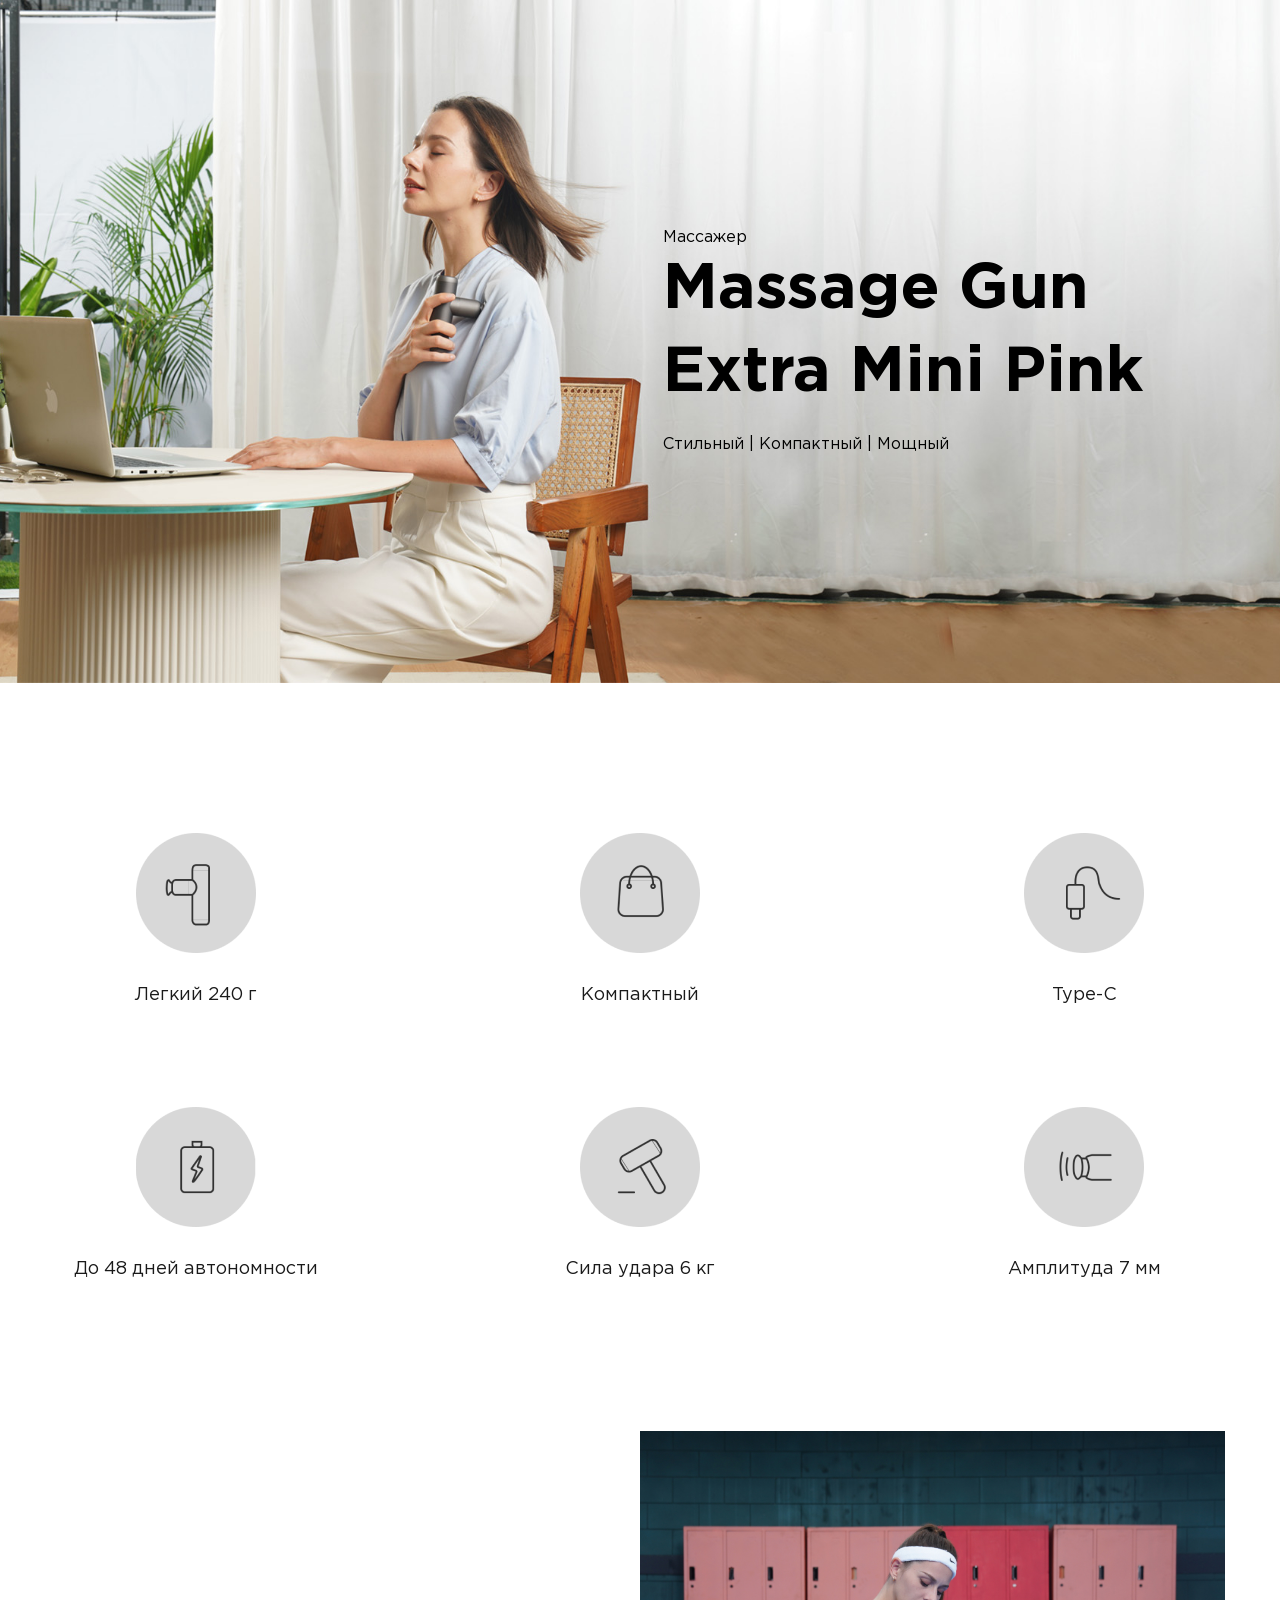
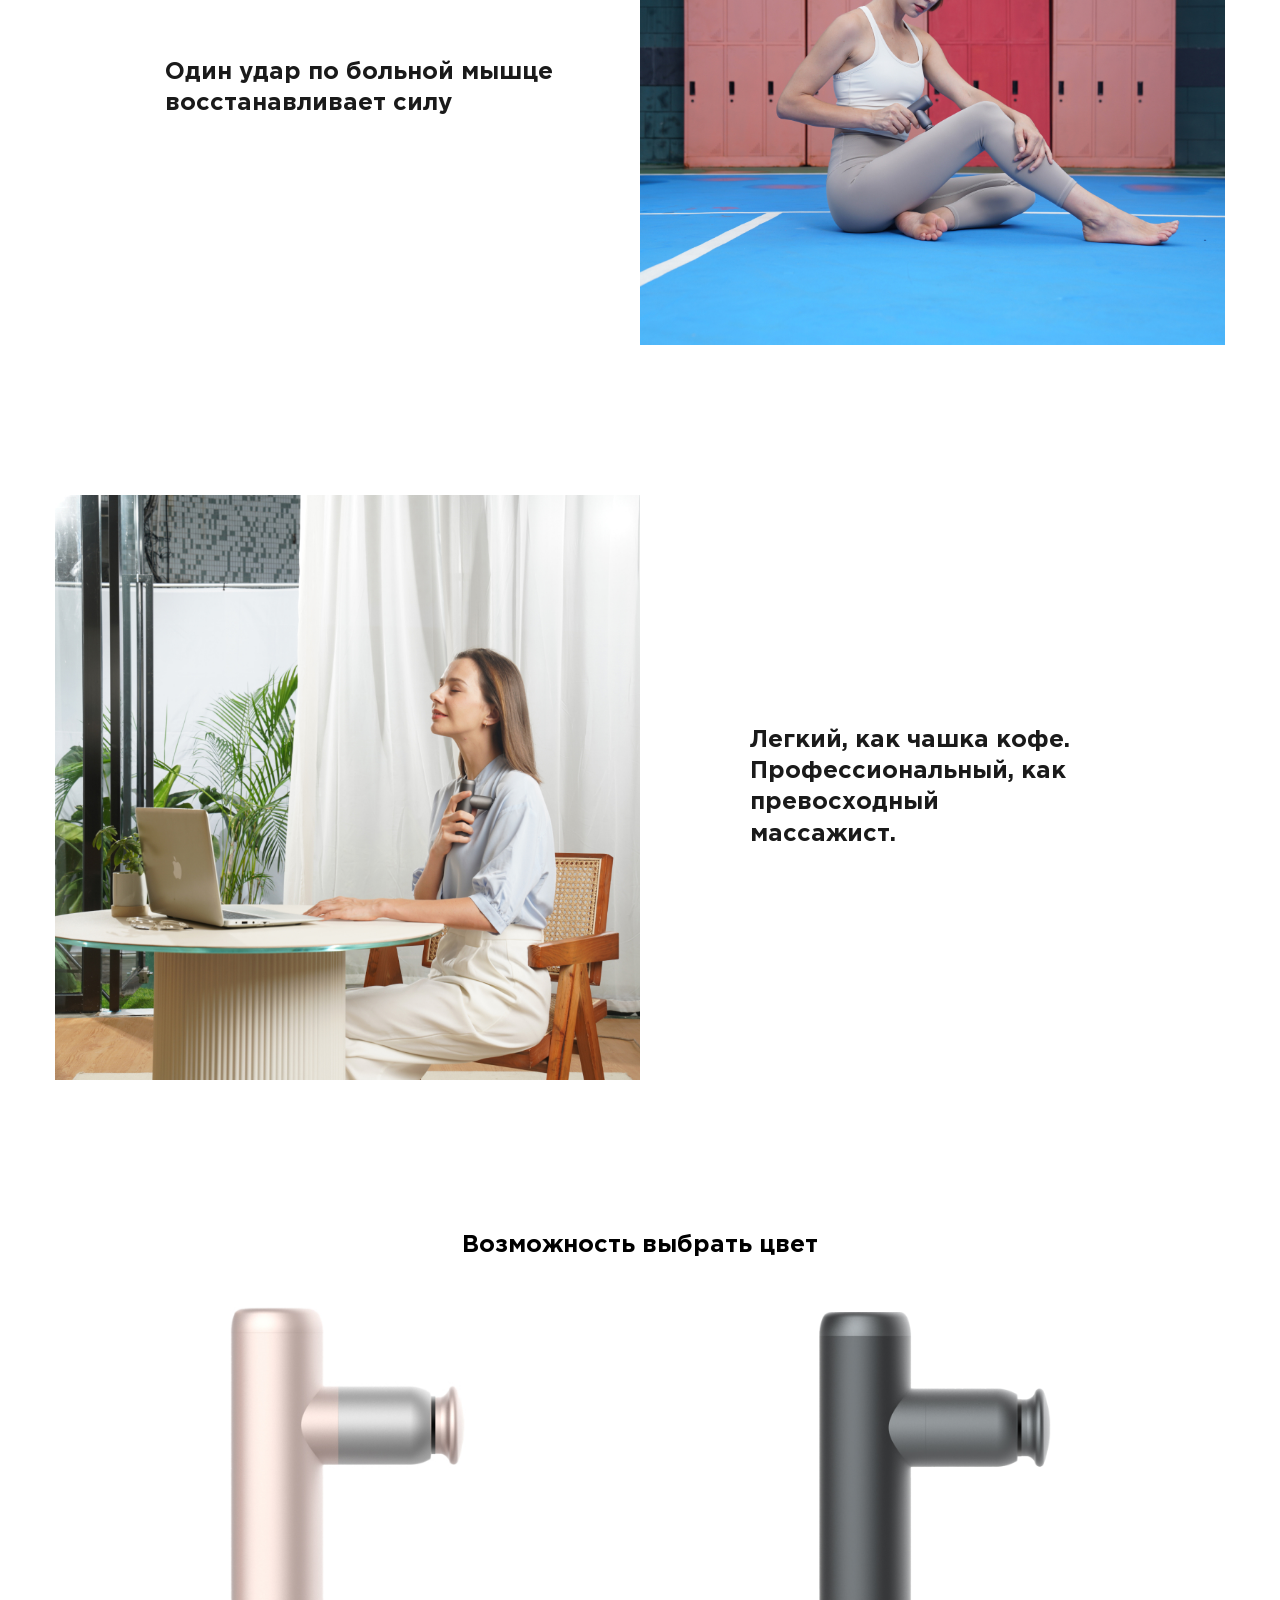
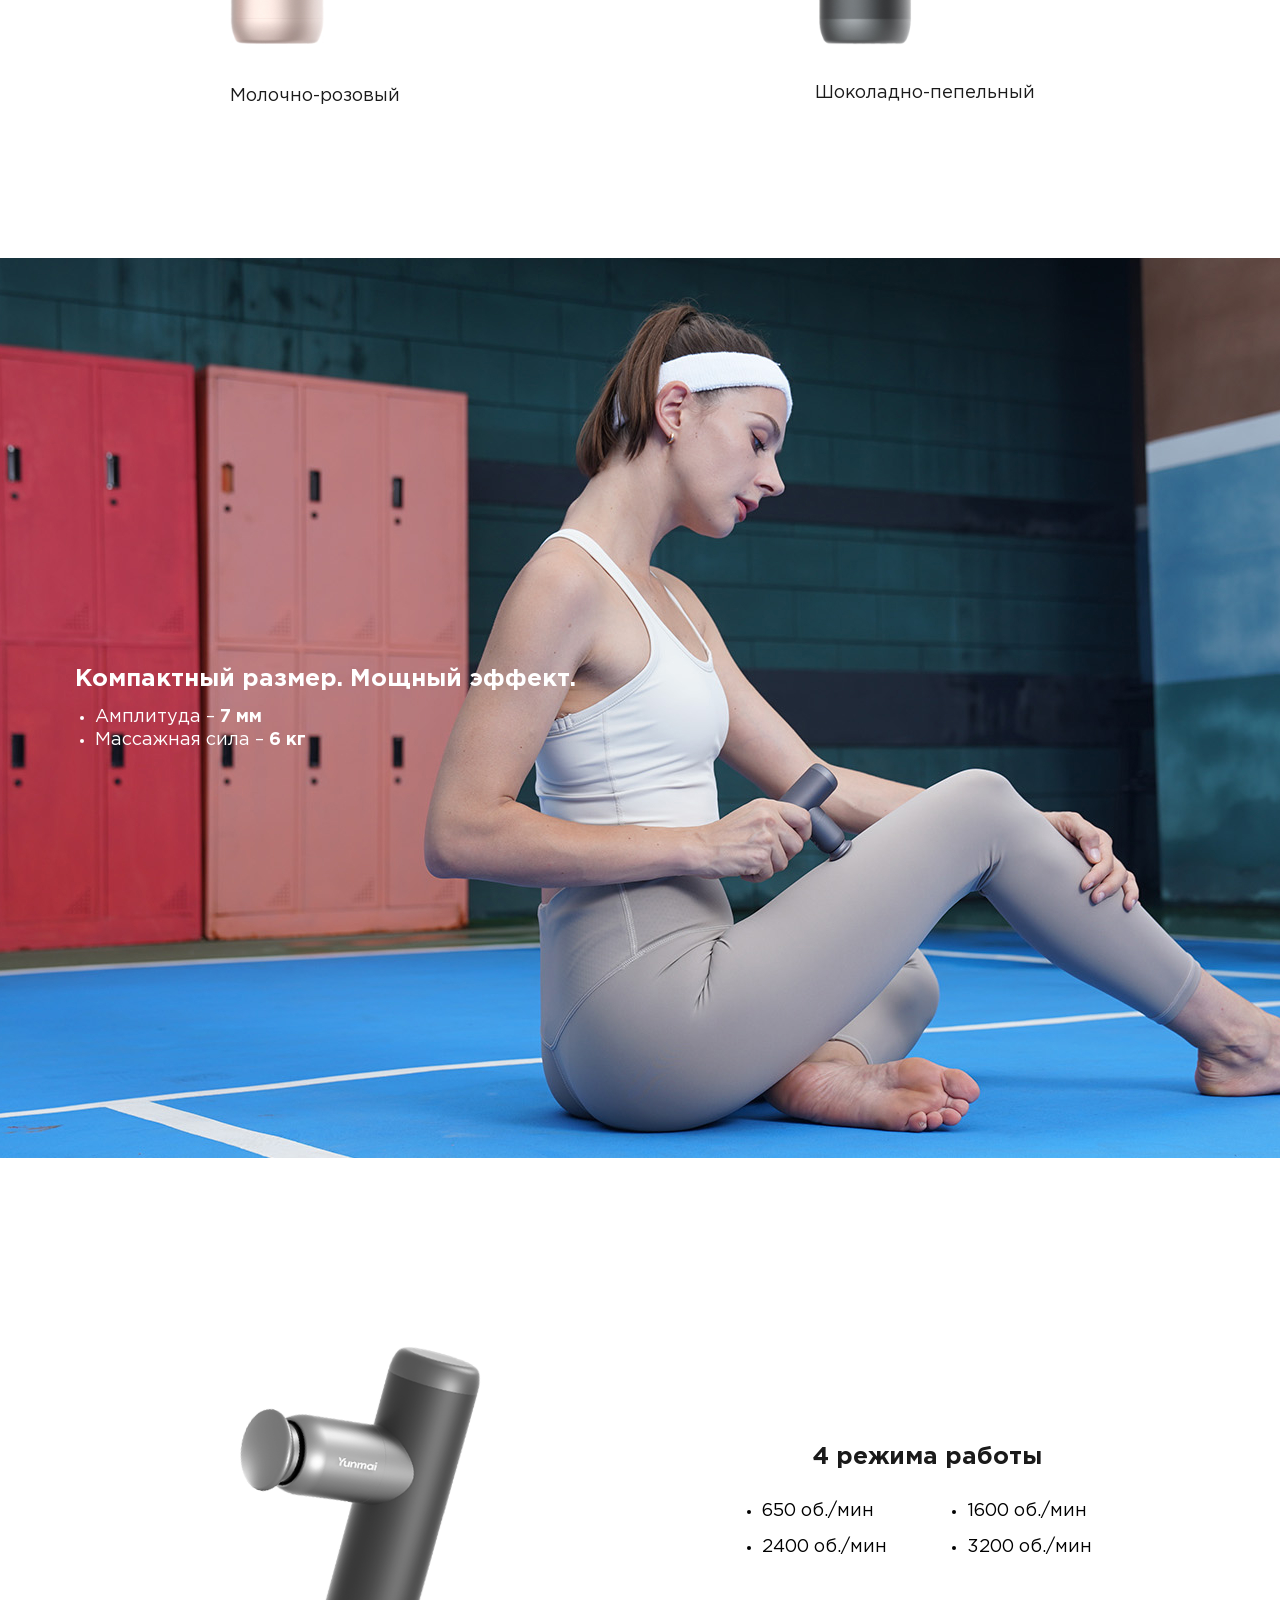
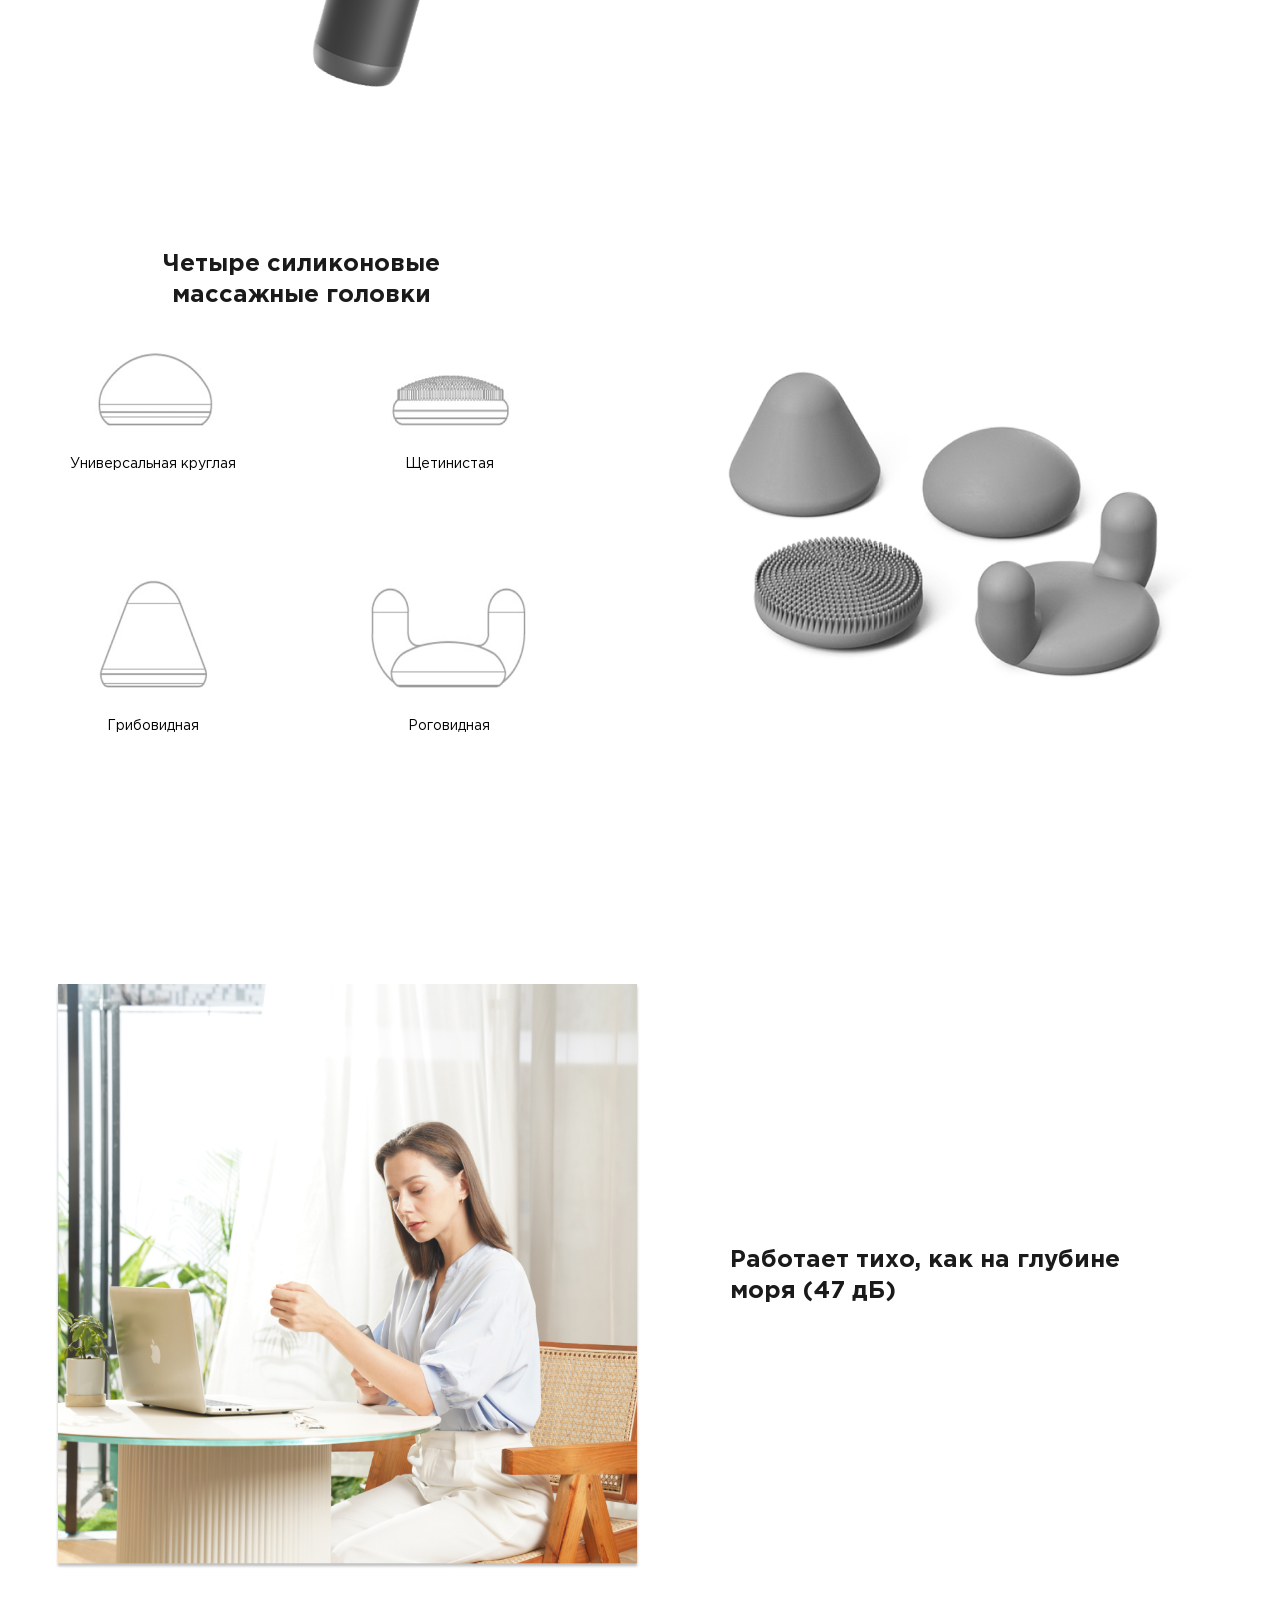
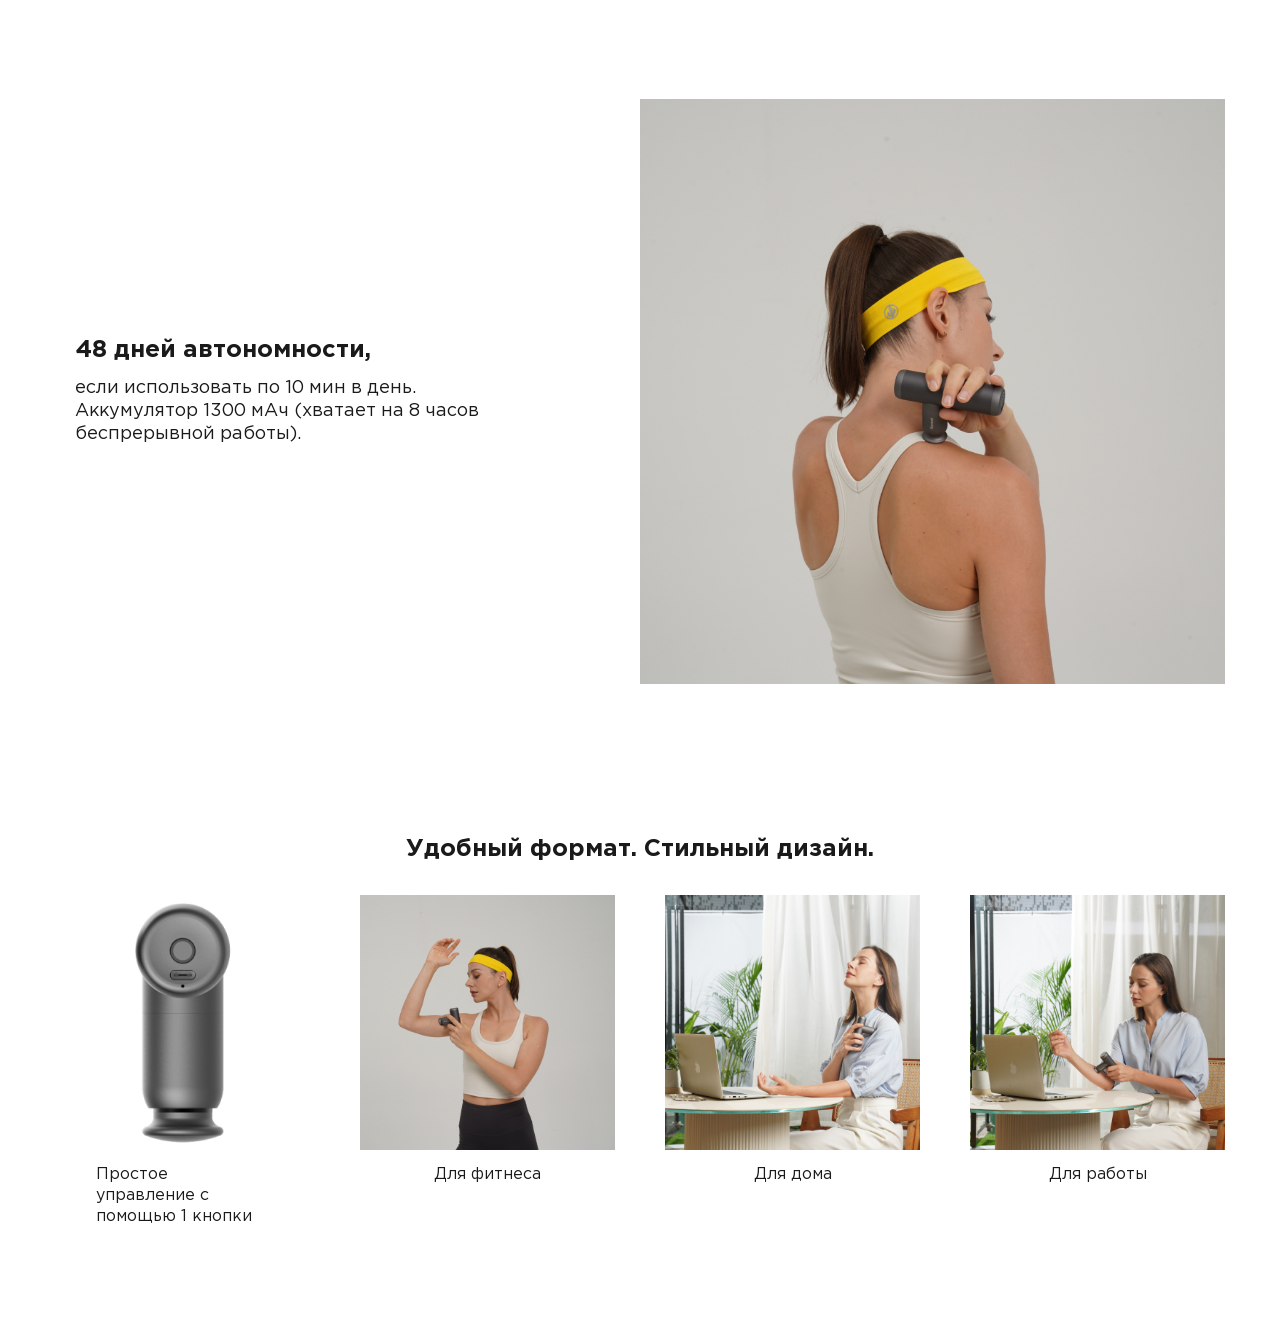
==== commit e83cf103: "refactor: changed folders" ====
--- a/index.html
+++ b/index.html
@@ -1,333 +1,206 @@
 <!DOCTYPE html>
 <html lang="en">
-<head>
-    <meta charset="UTF-8"/>
-    <meta http-equiv="X-UA-Compatible" content="IE=edge"/>
-    <meta name="viewport" content="width=device-width, initial-scale=1.0"/>
-    <link rel="stylesheet" href="./css/main.css"/>
-    <title>Yunmai Massage Gun SC</title>
-</head>
-<body>
-<section class="hero">
-    <div class="container">
-        <div class="hero__content">
-            <p class="hero__subtitle descr">Массажный пистолет</p>
-            <h1 class="hero__title">Yunmai Massage Gun Prime</h1>
-            <p class="hero__descr descr">Тренировка | Расслабление | Домашний массаж</p>
-        </div>
-    </div>
-</section>
-<section class="char">
-    <div class="container">
-        <div class="char__wrapper">
-            <div class="char__item">
-                <h3 class="char__item-title">5 скоростей. Двойной режим</h3>
-                <p class="char__item-descr">Интеллектуальный массаж</p>
+  <head>
+    <meta charset="UTF-8" />
+    <meta http-equiv="X-UA-Compatible" content="IE=edge" />
+    <meta name="viewport" content="width=device-width, initial-scale=1.0" />
+    <link rel="stylesheet" href="/css/main.min.css" />
+    <title>Massage Gun Extra Mini Black</title>
+  </head>
+  <body>
+    <section class="hero">
+      <div class="container">
+        <div class="hero__wrapper">
+          <div class="hero__content">
+            <p class="hero__subtitle descr">Массажер</p>
+            <h1 class="hero__title">Massage Gun Extra Mini Pink</h1>
+            <p class="hero__descr descr">Стильный | Компактный | Мощный</p>
+          </div>
+        </div>
+      </div>
+    </section>
+    <section class="benefits">
+      <div class="container">
+        <div class="benefits__wrapper">
+          <div class="benefits__item">
+            <img class="benefits__item-img" src="img/icons/weight-icon.png" alt="Light weight" />
+            <p class="benefits__item-descr descr">Легкий 240 г</p>
+          </div>
+          <div class="benefits__item">
+            <img class="benefits__item-img" src="img/icons/compact-icon.png" alt="Compact" />
+            <p class="benefits__item-descr descr">Компактный</p>
+          </div>
+          <div class="benefits__item">
+            <img class="benefits__item-img" src="img/icons/cable-icon.png" alt="Cable" />
+            <p class="benefits__item-descr descr">Type-C</p>
+          </div>
+          <div class="benefits__item">
+            <img class="benefits__item-img" src="img/icons/battery-icon.png" alt="Autonomy" />
+            <p class="benefits__item-descr descr">До 48 дней автономности</p>
+          </div>
+          <div class="benefits__item">
+            <img class="benefits__item-img" src="img/icons/strange-icon.png" alt="Power" />
+            <p class="benefits__item-descr descr">Сила удара 6 кг</p>
+          </div>
+          <div class="benefits__item">
+            <img class="benefits__item-img" src="img/icons/amplitude-icon.png" alt="Amplitude" />
+            <p class="benefits__item-descr descr">Амплитуда 7 мм</p>
+          </div>
+        </div>
+      </div>
+    </section>
+    <section class="hit">
+      <div class="container">
+        <div class="hit__items">
+          <h3 class="hit__items-title title">Один удар по больной мышце восстанавливает силу</h3>
+          <img src="img/hit.jpeg" alt="hit image" class="hit__img" />
+        </div>
+      </div>
+    </section>
+    <section class="weight">
+      <div class="container">
+        <div class="weight__items">
+          <h3 class="weight__items-title title">
+            Легкий, как чашка кофе. Профессиональный, как превосходный массажист.
+          </h3>
+          <img src="img/weight.jpeg" alt="weight image" class="weight__img" />
+        </div>
+      </div>
+    </section>
+    <section class="color">
+      <div class="container">
+        <h3 class="color__title title">Возможность выбрать цвет</h3>
+        <div class="color__wrapper">
+          <div class="color__item">
+            <img class="color__item-img" src="/img/massager_pink.jpeg" alt="Massager Milk Pink" />
+            <p class="color__item-descr descr">Молочно-розовый</p>
+          </div>
+          <div class="color__item">
+            <img class="color__item-img" src="/img/massager_gray.png" alt="Massager Gray" />
+            <p class="color__item-descr">Шоколадно-пепельный</p>
+          </div>
+        </div>
+      </div>
+    </section>
+    <section class="size">
+      <div class="container">
+        <div class="size__wrapper">
+          <div class="size__content">
+            <h3 class="size__title title">Компактный размер. Мощный эффект.</h3>
+            <ul class="size__list">
+              <li class="size__item descr">Амплитуда – <span>7 мм</span></li>
+              <li class="size__item descr">Массажная сила – <span>6 кг</span></li>
+            </ul>
+          </div>
+        </div>
+      </div>
+    </section>
+    <section class="modes">
+      <div class="container">
+        <div class="modes__wrapper">
+          <img src="img/massager.png" alt="Massager" class="modes__img" />
+          <div class="modes__descr">
+            <h4 class="modes__descr-title title">4 режима работы</h4>
+            <ul class="modes__descr-list">
+              <li class="modes__descr-item descr">650 об./мин</li>
+              <li class="modes__descr-item descr">1600 об./мин</li>
+              <li class="modes__descr-item descr">2400 об./мин</li>
+              <li class="modes__descr-item descr">3200 об./мин</li>
+            </ul>
+          </div>
+        </div>
+      </div>
+    </section>
+
+    <section class="heads">
+      <div class="container">
+        <div class="heads__wrapper">
+          <div class="heads__content">
+            <h3 class="heads__content-title title">Четыре силиконовые массажные головки</h3>
+            <div class="heads__items">
+              <div class="heads__item">
+                <picture>
+                  <source media="(max-width: 1440px)" srcset="/img/heads/universal-1440.png" />
+                  <source media="(max-width: 889px)" srcset="/img/heads/universal-768.png" />
+                  <img src="img/heads/universal.png" alt="Universal" class="heads__item-img" />
+                </picture>
+                <p class="heads__item-descr descr">Универсальная круглая</p>
+              </div>
+              <div class="heads__item">
+                <picture>
+                  <source media="(max-width: 1440px)" srcset="/img/heads/bristly-1440.png" />
+                  <source media="(max-width: 889px)" srcset="/img/heads/bristly-768.png" />
+                  <img src="img/heads/bristly.png" alt="Bristly" class="heads__item-img" />
+                </picture>
+                <p class="heads__item-descr descr">Щетинистая</p>
+              </div>
+              <div class="heads__item">
+                <picture>
+                  <source media="(max-width: 1440px)" srcset="/img/heads/mushroom-1440.png" />
+                  <source media="(max-width: 889px)" srcset="/img/heads/mushroom-768.png" />
+                  <img src="img/heads/mushroom.png" alt="Mushroom" class="heads__item-img" />
+                </picture>
+                <p class="heads__item-descr descr">Грибовидная</p>
+              </div>
+              <div class="heads__item">
+                <picture>
+                  <source media="(max-width: 1440px)" srcset="/img/heads/horny-1440.png" />
+                  <source media="(max-width: 889px)" srcset="/img/heads/horny-768.png" />
+                  <img src="img/heads/horny.png" alt="Universal" class="heads__item-img" />
+                </picture>
+                <p class="heads__item-descr descr">Роговидная</p>
+              </div>
             </div>
-            <div class="char__item">
-                <h3 class="char__item-title">84 дня</h3>
-                <p class="char__item-descr">Длительная автономность</p>
-            </div>
-            <div class="char__item">
-                <h3 class="char__item-title">3200 об./мин</h3>
-                <p class="char__item-descr">Высокая мощность</p>
-            </div>
-            <div class="char__item">
-                <h3 class="char__item-title">10 мм</h3>
-                <p class="char__item-descr">Глубокий массаж мышц</p>
-            </div>
-            <div class="char__item">
-                <h3 class="char__item-title">45 дБ</h3>
-                <p class="char__item-descr">Тихая работа. Функция отключения звука</p>
-            </div>
-            <div class="char__item">
-                <h3 class="char__item-title">Зарядная база</h3>
-                <p class="char__item-descr">Быстрая зарядка</p>
-            </div>
-        </div>
-    </div>
-</section>
+          </div>
+          <img src="img/heads.png" alt="Heads" class="heads__img" />
+        </div>
+      </div>
+    </section>
+    <section class="noize">
+      <div class="container">
+        <div class="noize__items">
+          <h3 class="noize__items-title title">Работает тихо, как на глубине моря (47 дБ)</h3>
+          <img src="img/noize.jpeg" alt="noize image" class="noize__img" />
+        </div>
+      </div>
+    </section>
+    <section class="autonomy">
+      <div class="container">
+        <div class="autonomy__items">
+          <div class="autonomy__text">
+            <h3 class="autonomy__items-title title">48 дней автономности,</h3>
+            <p class="autonomy__items-descr descr">
+              если использовать по 10 мин в день. Аккумулятор 1300 мАч (хватает на 8 часов
+              беспрерывной работы).
+            </p>
+          </div>
+          <img src="img/autonomy.jpeg" alt="autonomy image" class="autonomy__img" />
+        </div>
+      </div>
+    </section>
+    <section class="format">
+      <div class="container">
+        <h3 class="format__title title">Удобный формат. Стильный дизайн.</h3>
 
-<section class="speed">
-    <div class="container">
-        <div class="speed__wrapper">
-            <div class="speed__content">
-                <h3 class="speed__title title">Пять режимов скорости</h3>
-                <p class="speed__descr descr">Массажный пистолет имеет пять режимов скорости в диапазоне от 1800 до 3200
-                    об/мин, каждый из которых откалиброван с научной точки зрения для обеспечения наилучшего
-                    восстановления организма.</p>
-            </div>
-            <picture>
-                <source srcset="./img/speed-bg.jpeg" media="(max-width: 565px)">
-                <img class="speed__img" src="./img/speed-bg.jpeg" alt="Speed">
-            </picture>
-        </div>
-    </div>
-</section>
-
-<section class="intellect">
-    <div class="container">
-        <div class="intellect__wrapper">
-            <div class="intellect__content">
-                <h2 class="intellect__title title">Режим интеллектуального массажа</h2>
-                <p class="intellect__descr descr">
-                    Для ежедневного расслабления в домашних условиях вы можете выбрать интеллектуальный
-                    режим массажа. Девайс способен имитировать профессиональную технику массажа, регулируя
-                    силу от минимальной до максимальной, постепенно расслабляя мышцы.
-                </p>
-                <div class="intellect__items-wrapper">
-                    <div class="intellect__item">
-                        <picture>
-                            <source srcset="./img/icons/leaf-black.png" media="(max-width: 565px)">
-                            <img src="./img/icons/leaf.png" alt="Leaf">
-                        </picture>
-                        <p class="intellect__item-subtitle">1 режим</p>
-                        <h3 class="intellect__item-title">Расслабление</h3>
-                    </div>
-                    <div class="intellect__item">
-                        <picture>
-                            <source srcset="./img/icons/hands-black.png" media="(max-width: 565px)">
-                            <img src="./img/icons/hands.png" alt="Hands">
-                        </picture>
-                        <p class="intellect__item-subtitle">2 режим</p>
-                        <h3 class="intellect__item-title">Ручной массаж</h3>
-                    </div>
-                </div>
-            </div>
-            <picture>
-                <source srcset="./img/intellect-bg.jpeg" media="(max-width: 565px)">
-                <img class="intellect__img" src="./img/intellect-bg.jpeg" alt="Intellect">
-            </picture>
-        </div>
-    </div>
-</section>
-
-<section class="engine">
-    <div class="container">
-        <div class="engine__wrapper">
-            <div class="engine__text">
-                <h2 class="engine__title title">Двигатель со скоростью 3200 об./мин.</h2>
-                <p class="engine__descr descr">
-                    Массажный пистолет оснащен мощным бесщеточным двигателем 24В и вращающейся конструкцией с двумя
-                    подшипниками. Благодаря высокоскоростным ударам со скоростью 3200 об/мин массажный пистолет может
-                    стимулировать группы мышц на глубину до 10 мм, чтобы быстро нейтрализовать молочную кислоту после
-                    тренировки и эффективно расслабить тело.
-                </p>
-                <div class="engine__info">
-                    <div class="engine__item">
-                        <h3 class="engine__item-title">45 Вт</h3>
-                        <p class="engine__item-descr">Бесщеточный двигатель</p>
-                    </div>
-                    <div class="engine__item">
-                        <h3 class="engine__item-title">10 мм</h3>
-                        <p class="engine__item-descr">Глубина массажа</p>
-                    </div>
-                    <div class="engine__item">
-                        <h3 class="engine__item-title">70 mNm</h3>
-                        <p class="engine__item-descr">Вращающий момент</p>
-                    </div>
-                </div>
-            </div>
-        </div>
-    </div>
-</section>
-
-
-<section class="fitness">
-    <div class="fitness__wrapper">
-        <div class="fitness__content">
-            <h3 class="fitness__title title">Профессиональный фитнес режим</h3>
-            <p class="fitness__descr descr">Профессиональный фитнес режим для расслабления напряженных мышц после
-                тренировки поможет предотвратить сращение мышц, устранить накопление молочной кислоты, болезненность
-                и усталость, значительно сократить время восстановления после тренировки.</p>
-            <div class="fitness__inner">
-                <div class="fitness__item">
-                    <h4 class="fitness__item-title">1800 об./мин.</h4>
-                    <p class="fitness__item-descr">Активация мышц</p>
-                </div>
-                <div class="fitness__item">
-                    <h4 class="fitness__item-title">2400 об./мин.</h4>
-                    <p class="fitness__item-descr">Расслабление фасции</p>
-                </div>
-                <div class="fitness__item">
-                    <h4 class="fitness__item-title">3200 об./мин.</h4>
-                    <p class="fitness__item-descr">Профессиональный массаж</p>
-                </div>
-            </div>
-        </div>
-        <img src="img/fitness.jpeg" alt="fitness" class="fitness__img">
-    </div>
-</section>
-
-<section class="autonomy">
-    <div class="container">
-        <div class="autonomy__wrapper">
-            <div class="autonomy__text">
-                <h2 class="autonomy__title title">84 дня автономной работы</h2>
-                <p class="autonomy__descr descr">
-                    Для обеспечения бесперебойного питания используется литиевая батарея длительного
-                    действия емкостью 2900 мАч. Устройство можно использовать непрерывно в течение
-                    примерно 84 дней после полной зарядки, если пользователь проводит ежедневные
-                    10-минутные сеансы массажа.
-                </p>
-            </div>
-            <picture>
-                <source srcset="./img/autonomy-bg.jpeg" media="(max-width: 565px)">
-                <img class="autonomy__img" src="./img/autonomy-bg.jpeg" alt="Autonomy">
-            </picture>
-        </div>
-    </div>
-</section>
-
-<section class="charge">
-    <div class="container">
-        <div class="charge__wrapper">
-            <div class="charge__text">
-                <h2 class="charge__title title">Быстрая зарядка</h2>
-                <p class="charge__descr descr">
-                    Инновационная зарядная база сочетает в себе безопасность и удобство. После завершения использования
-                    устройство можно быстро зарядить, поместив в нижний паз базы. Противоскользящее покрытие базы
-                    стабилизирует корпус устройства во время зарядки.
-                </p>
-            </div>
-            <picture>
-                <source srcset="./img/charge-375.jpeg" media="(max-width: 565px)">
-                <img class="charge__img" src="./img/charge-bg.jpeg" alt="Charge">
-            </picture>
-        </div>
-    </div>
-</section>
-
-<section class="noize">
-    <div class="container">
-        <div class="noize__wrapper">
-            <div class="noize__text">
-                <h2 class="noize__title title">Тихий шепот</h2>
-                <p class="noize__descr descr">
-                    В массажном пистолете используется технология шумоподавления, поэтому он производит тихий звук
-                    только на уровне 45 дБ или ниже. Результатом является захватывающий опыт релаксации без отвлекающих
-                    факторов.
-                </p>
-            </div>
-            <picture>
-                <source srcset="./img/noize-bg.jpeg" media="(max-width: 565px)">
-                <img class="noize__img" src="./img/noize-bg.jpeg" alt="Noize">
-            </picture>
-        </div>
-    </div>
-</section>
-
-<section class="ergonomic">
-    <div class="ergonomic__wrapper">
-        <div class="ergonomic__content">
-            <h3 class="ergonomic__title title">Эргономичная ручка</h3>
-            <p class="ergonomic__descr descr">Массажный пистолет имеет эргономичную рукоятку, которая обеспечивает
-                надежный захват, устойчивость и отсутствие смещения после включения. Дизайн включает в себя простые и
-                плавные линии, подчеркивающие спортивный стиль</p>
-            <div class="ergonomic__inner">
-                <div class="ergonomic__item">
-                    <img src="img/icons/patent.png" alt="Patent" class="ergonomic__item-img">
-                    <p class="ergonomic__item-descr">Запатентованный дизайн</p>
-                </div>
-                <div class="ergonomic__item">
-                    <img src="img/icons/ergonomic-hands.png" alt="Ergonomic Hands" class="ergonomic__item-img">
-                    <p class="ergonomic__item-descr">Эргономичная ручка</p>
-                </div>
-                <div class="ergonomic__item">
-                    <img src="img/icons/ventilation.png" alt="Ventilation" class="ergonomic__item-img">
-                    <p class="ergonomic__item-descr">Скрытая вентиляция</p>
-                </div>
-            </div>
-        </div>
-        <img src="img/ergonomic.png" alt="ergonomic" class="ergonomic__img">
-    </div>
-</section>
-
-<section class="body">
-    <div class="container">
-        <div class="body__text">
-            <h2 class="body__title title">Интеллектуальная защита от боли </h2>
-            <p class="body__descr descr">
-                В качестве безопасности, чтобы не перемассажировать мышцы и избежать повреждения, массажер автоматически
-                отключается через 10 минут непрерывного использования.
-            </p>
-        </div>
-        <div class="body__wrapper">
-            <div class="body__item">
-                <img src="./img/body-icons/shoulders.png" alt="shoulders"/>
-                <h3 class="body__item-title">Группа плечевых мышц</h3>
-                <p class="body__item-descr">3 подхода по 15-20 сек.</p>
-            </div>
-            <div class="body__item">
-                <img src="./img/body-icons/pectoral.png" alt="pectoral"/>
-                <h3 class="body__item-title">Группа грудных мышц</h3>
-                <p class="body__item-descr">30 сек.</p>
-            </div>
-            <div class="body__item">
-                <img src="./img/body-icons/spinal.png" alt="spinal"/>
-                <h3 class="body__item-title">Группа мышц спины</h3>
-                <p class="body__item-descr">3 подхода по 30 сек.-1 мин.</p>
-            </div>
-            <div class="body__item">
-                <img src="./img/body-icons/gluteal.png" alt="gluteal"/>
-                <h3 class="body__item-title">Ягодичные мышцы</h3>
-                <p class="body__item-descr">4 подхода по 30 сек.-1 мин.</p>
-            </div>
-            <div class="body__item">
-                <img src="./img/body-icons/legs.png" alt="legs"/>
-                <h3 class="body__item-title">Мышцы ног</h3>
-                <p class="body__item-descr">3 подхода по 20-30 сек.</p>
-            </div>
-            <div class="body__item">
-                <img src="./img/body-icons/foot.png" alt="foot"/>
-                <h3 class="body__item-title">Мышцы ступней</h3>
-                <p class="body__item-descr">3 подхода по 20-30 сек.</p>
-            </div>
-        </div>
-    </div>
-</section>
-
-<section class="nozzles-descr">
-    <div class="container">
-        <div class="nozzles-descr__text">
-            <h3 class="nozzles-descr__title title">4 профессиональные насадки Для каждой группы мышц</h3>
-            <p class="nozzles-descr__descr descr">Для обеспечения качественного массажа в комплекте есть 4 эксклюзивные
-                насадки, при изготовлении которых используется тактильно приятный пищевой силикагель. Во время массажа
-                насадки мягко воздействуют на кожу, мышцы и кости, обеспечивая заботу о каждой группе мышц</p>
-        </div>
-    </div>
-</section>
-
-<section class="nozzles">
-    <div class="nozzles__content">
-        <div class="nozzles__item">
-            <img src="./img/round-nozzle.png" alt="Round Nozzle"/>
-            <h4 class="nozzles__title">Круглая насадка</h4>
-            <p class="nozzles__descr">
-                Подходит для массажа спины, рук, бедер, икр и других крупных групп мышц
-            </p>
-        </div>
-        <div class="nozzles__item">
-            <img src="./img/u-nozzle.png" alt="U Nozzle"/>
-            <h4 class="nozzles__title">U-образная насадка</h4>
-            <p class="nozzles__descr">
-                Подходит для массажа шеи с обеих сторон, а также для массажа ахиллова сухожилия
-            </p>
-        </div>
-        <div class="nozzles__item">
-            <img src="./img/long-nozzle.png" alt="Long Nozzle"/>
-            <h4 class="nozzles__title">Продолговатая насадка</h4>
-            <p class="nozzles__descr">
-                Подходит для воздействия на глубокие группы мышц – ладони и стопы
-            </p>
-        </div>
-        <div class="nozzles__item">
-            <img src="./img/flat-nozzle.png" alt="Flat Nozzle"/>
-            <h4 class="nozzles__title">Плоская насадка</h4>
-            <p class="nozzles__descr">Подходит для массажа на расслабление мышц</p>
-        </div>
-    </div>
-</section>
-
-</body>
+        <div class="format__wrapper">
+          <div class="format__item">
+            <img src="img/control.jpeg" alt="Control" class="format__img" />
+            <p class="format__item-descr descr special">Простое управление с помощью 1 кнопки</p>
+          </div>
+          <div class="format__item">
+            <img src="img/fitness.jpeg" alt="Fitnes" class="format__img" />
+            <p class="format__item-descr descr">Для фитнеса</p>
+          </div>
+          <div class="format__item">
+            <img src="img/home.jpeg" alt="Home" class="format__img" />
+            <p class="format__item-descr descr">Для дома</p>
+          </div>
+          <div class="format__item">
+            <img src="img/work.jpeg" alt="Work" class="format__img" />
+            <p class="format__item-descr descr">Для работы</p>
+          </div>
+        </div>
+      </div>
+    </section>
+  </body>
 </html>
--- a/css/main.min.css
+++ b/css/main.min.css
@@ -0,0 +1,2 @@
+/*! normalize.css v8.0.1 | MIT License | github.com/necolas/normalize.css */
+html{line-height:1.15;-webkit-text-size-adjust:100%}body{margin:0}details,main{display:block}h1{font-size:2em;margin:.67em 0}hr{box-sizing:content-box;height:0;overflow:visible}code,kbd,pre,samp{font-family:monospace,monospace;font-size:1em}a{background-color:transparent}abbr[title]{border-bottom:none;text-decoration:underline dotted}b,strong{font-weight:bolder}small{font-size:80%}sub,sup{font-size:75%;line-height:0;position:relative;vertical-align:baseline}sub{bottom:-.25em}sup{top:-.5em}img{border-style:none}button,input,optgroup,select,textarea{font-family:inherit;font-size:100%;line-height:1.15;margin:0}button,input{overflow:visible}button,select{text-transform:none}[type=button],[type=reset],[type=submit],button{-webkit-appearance:button}[type=button]::-moz-focus-inner,[type=reset]::-moz-focus-inner,[type=submit]::-moz-focus-inner,button::-moz-focus-inner{border-style:none;padding:0}[type=button]:-moz-focusring,[type=reset]:-moz-focusring,[type=submit]:-moz-focusring,button:-moz-focusring{outline:1px dotted ButtonText}fieldset{padding:.35em .75em .625em}legend{color:inherit;display:table;max-width:100%;white-space:normal}progress{vertical-align:baseline}textarea{overflow:auto}[type=checkbox],[type=radio],legend{box-sizing:border-box;padding:0}[type=number]::-webkit-inner-spin-button,[type=number]::-webkit-outer-spin-button{height:auto}[type=search]{-webkit-appearance:textfield;outline-offset:-2px}[type=search]::-webkit-search-decoration{-webkit-appearance:none}::-webkit-file-upload-button{-webkit-appearance:button;font:inherit}summary{display:list-item}[hidden],template{display:none}.title{font-weight:700;font-size:32px;line-height:130%}@media (max-width:1440px){.title{font-size:24px}}@media (max-width:768px){.title{font-size:18px}}*,.descr{font-size:18px}.descr{font-weight:400;line-height:130%}@media (max-width:768px){.descr{font-size:16px}}*{font-family:Gotham Pro;font-weight:500;margin:0;padding:0}.container{max-width:1570px;padding:0 15px;margin:0 auto}@media (max-width:1440px){.container{max-width:1170px}}@media (max-width:768px){.container{max-width:768px}}@media (max-width:395px){.container{max-width:375px}}@font-face{font-family:"Gotham Pro";src:url(../fonts/GothamPro-Bold.eot);src:local("../fonts/Gotham Pro Bold"),local("../fonts/GothamPro-Bold"),url(../fonts/GothamPro-Bold.eot?#iefix)format("embedded-opentype"),url(../fonts/GothamPro-Bold.woff)format("woff"),url(../fonts/GothamPro-Bold.ttf)format("truetype");font-weight:700;font-style:normal}@font-face{font-family:"Gotham Pro";src:url(../fonts/GothamPro.eot);src:local("../fonts/Gotham Pro"),local("../fonts/GothamPro"),url(../fonts/GothamPro.eot?#iefix)format("embedded-opentype"),url(../fonts/GothamPro.woff)format("woff"),url(../fonts/GothamPro.ttf)format("truetype");font-weight:400;font-style:normal}.hero{background-image:url(../../img/hero-bg.jpeg);background-repeat:no-repeat;background-position:center center;background-size:cover;height:100vh}@media (max-width:1440px){.hero{width:100%;max-width:1440px;height:auto}}@media (max-width:768px){.hero{max-width:768px}}@media (max-width:395px){.hero{max-width:395px;background-image:url(../../img/hero-bg-375.png);background-repeat:no-repeat;background-position:center center;background-size:cover}}.hero__wrapper{position:relative;height:100vh}@media (max-width:1440px){.hero__wrapper{height:683px}}@media (max-width:768px){.hero__wrapper{height:364px}}@media (max-width:395px){.hero__wrapper{height:560px;position:static}}.hero__content{position:absolute;top:50%;transform:translateY(-50%);left:52%}@media (max-width:395px){.hero__content{left:0;top:0;position:static;transform:unset;text-align:center;padding-top:60px}}@media (max-width:1440px){.hero__subtitle{font-size:16px}}.hero__title{font-weight:700;font-size:72px;line-height:130%;color:#000;margin:0}@media (max-width:1440px){.hero__title{font-size:64px}}@media (max-width:768px){.hero__title{font-size:32px}}@media (max-width:395px){.hero__title{font-size:24px;max-width:229px;margin:5px auto 0}}.hero__descr{margin-top:20px}@media (max-width:1440px){.hero__descr{font-size:16px}}.benefits{padding:150px 0}@media (max-width:890px){.benefits{padding:120px 0}}@media (max-width:414px){.benefits{padding:74px 0 120px}}.benefits__wrapper{display:grid;grid-template-columns:repeat(3,1fr);grid-template-rows:repeat(2,1fr);grid-column-gap:200px;grid-row-gap:100px;max-width:fit-content;margin:0 auto}@media (max-width:890px){.benefits__wrapper{grid-column-gap:10px;grid-row-gap:60px}}@media (max-width:414px){.benefits__wrapper{grid-template-columns:repeat(2,1fr);grid-template-rows:repeat(3,1fr);grid-row-gap:50px}}.benefits__item{text-align:center}.benefits__item-descr{margin-top:25px;color:#1a1a1a}@media (max-width:709px){.benefits__item-img{height:100px;width:100px}}.hit__items{display:flex;justify-content:space-between;align-items:center}@media (max-width:414px){.hit__items{flex-direction:column-reverse}}.hit__items-title{color:#1a1a1a;padding-left:125px;padding-right:80px}@media (max-width:1440px){.hit__items-title{padding-left:110px}}@media (max-width:890px){.hit__items-title{padding-left:70px}}@media (max-width:768px){.hit__items-title{padding-left:0;padding-right:15px}}@media (max-width:414px){.hit__items-title{padding:20px 0 0;text-align:center}}.hit__img{width:50%;max-width:820px;height:auto}@media (max-width:1440px){.hit__img{max-width:610px}}@media (max-width:768px){.hit__img{max-width:360px}}@media (max-width:414px){.hit__img{width:unset}}.weight{margin-top:150px}@media (max-width:768px){.weight{margin-top:120px}}.weight__items{display:flex;justify-content:space-between;align-items:center;flex-direction:row-reverse}@media (max-width:414px){.weight__items{flex-direction:column-reverse}}.weight__items-title{color:#1a1a1a;padding-left:110px;padding-right:158px}@media (max-width:1440px){.weight__items-title{padding-right:134px}}@media (max-width:768px){.weight__items-title{padding-left:50px;padding-right:50px}}@media (max-width:709px){.weight__items-title{padding:0 20px}}@media (max-width:414px){.weight__items-title{padding:20px 0 0;text-align:center}}.weight__img{width:50%;max-width:820px;height:auto}@media (max-width:1440px){.weight__img{max-width:610px}}@media (max-width:768px){.weight__img{max-width:360px}}@media (max-width:414px){.weight__img{width:unset}}.color{margin-top:150px}@media (max-width:768px){.color{margin-top:120px}}.color__title{margin-bottom:46px;text-align:center}@media (max-width:768px){.color__title{margin-bottom:30px}}.color__wrapper{display:flex;justify-content:space-around;align-items:center}@media (max-width:414px){.color__wrapper{flex-direction:column;align-items:unset;justify-content:unset;gap:36px}}.color__item-descr{color:#1a1a1a;margin-top:32px}@media (max-width:768px){.color__item-descr{margin-top:14px}}@media (max-width:414px){.color__item-descr{text-align:center;width:100%}}@media (max-width:1440px){.color__item-img{max-width:236px;width:100%;height:auto}}@media (max-width:768px){.color__item-img{max-width:150px}}@media (max-width:414px){.color__item-img{display:block;margin:0 auto}}.size{margin-top:150px;background-image:url(../../img/size-bg.jpeg);background-repeat:no-repeat;background-position:center center;background-size:cover;height:100vh}@media (max-width:768px){.size{margin-top:120px}}@media (max-width:414px){.size{background-image:url(../../img/size-375.jpeg);background-repeat:no-repeat;background-position:center center;background-size:cover}}.size__wrapper{position:relative;height:100vh}@media (max-width:414px){.size__wrapper{height:unset}}.size__content{position:absolute;top:50%;transform:translateY(-50%)}@media (max-width:414px){.size__content{position:static;transform:unset;padding-top:60px}}.size__title{color:#fff;margin-left:40px;max-width:520px}@media (max-width:1440px){.size__title{margin-left:20px}}@media (max-width:768px){.size__title{max-width:201px}}@media (max-width:414px){.size__title{margin:0 auto;text-align:center}}.size__list{color:#fff;margin:20px 0 0 60px}@media (max-width:1440px){.size__list{margin:10px 0 0 40px}}@media (max-width:414px){.size__list{margin:10px 0 0;padding-left:25%}}.size__item span{font-weight:700}.modes{margin-top:150px}@media (max-width:768px){.modes{margin-top:120px}}.modes__wrapper{display:flex;justify-content:space-around;align-items:center}@media (max-width:414px){.modes__wrapper{flex-direction:column-reverse}}.modes__descr-title{color:#1a1a1a;text-align:center}.modes__descr-list{margin-top:20px;display:grid;grid-template-columns:repeat(2,1fr);grid-template-rows:repeat(2,1fr);grid-column-gap:80px}@media (max-width:768px){.modes__descr-list{grid-column-gap:40px;margin-top:10px}}.modes__descr-item{line-height:200%}.modes__img{width:50%;max-width:398px;height:auto}@media (max-width:1440px){.modes__img{max-width:308px}}@media (max-width:768px){.modes__img{max-width:208px}}@media (max-width:414px){.modes__img{width:unset}}.heads{margin-top:150px}.heads__wrapper{display:flex;justify-content:space-between}@media (max-width:709px){.heads__wrapper{flex-direction:column;align-items:center}}.heads__content-title{color:#1a1a1a;text-align:center;margin:0 auto;max-width:443px}@media (max-width:1440px){.heads__content-title{max-width:333px}}.heads__items{display:grid;grid-template-columns:repeat(2,1fr);grid-template-rows:repeat(2,1fr);grid-row-gap:100px;grid-column-gap:100px}@media (max-width:890px){.heads__items{grid-column-gap:10px;grid-row-gap:40px}}.heads__item{text-align:center}.heads__item-descr{margin-top:30px}@media (max-width:1440px){.heads__item-descr{font-size:14px;margin-top:20px}}.heads__img{width:50%;max-width:820px;height:auto}@media (max-width:1440px){.heads__img{max-width:610px}}@media (max-width:768px){.heads__img{max-width:360px}}@media (max-width:414px){.heads__img{width:unset}}.heads__item-img{height:auto}.noize{margin-top:150px}@media (max-width:768px){.noize{margin-top:120px}}.noize__items{display:flex;justify-content:space-between;align-items:center;flex-direction:row-reverse}@media (max-width:414px){.noize__items{flex-direction:column}}.noize__items-title{color:#1a1a1a;padding-left:100px;padding-right:160px}@media (max-width:1440px){.noize__items-title{padding-left:90px;padding-right:100px}}@media (max-width:768px){.noize__items-title{padding-left:40px;padding-right:0}}@media (max-width:414px){.noize__items-title{text-align:center;max-width:303px;padding:0 0 20px}}.noize__img{width:50%;max-width:820px;height:auto}@media (max-width:1440px){.noize__img{max-width:610px}}@media (max-width:768px){.noize__img{max-width:360px}}@media (max-width:414px){.noize__img{width:unset}}.autonomy{margin-top:130px}@media (max-width:768px){.autonomy{margin-top:120px}}.autonomy__items{display:flex;justify-content:space-between;align-items:center}@media (max-width:414px){.autonomy__items{flex-direction:column}}.autonomy__text{max-width:464px;color:#1a1a1a;padding-left:140px;padding-right:80px}@media (max-width:1440px){.autonomy__text{padding-left:20px}}@media (max-width:768px){.autonomy__text{max-width:320px;padding-right:20px}}@media (max-width:414px){.autonomy__text{text-align:center}}.autonomy__items-descr{margin-top:20px}@media (max-width:1440px){.autonomy__items-descr{margin-top:10px}}@media (max-width:414px){.autonomy__items-descr{margin-bottom:20px}}.autonomy__img{width:50%;max-width:820px;height:auto}@media (max-width:1440px){.autonomy__img{max-width:610px}}@media (max-width:768px){.autonomy__img{max-width:360px}}@media (max-width:414px){.autonomy__img{width:unset}}.format{margin:150px 0 90px}@media (max-width:768px){.format{margin:120px 0 223px}}@media (max-width:395px){.format{margin:120px 0 210px}}.format__title{color:#1a1a1a;text-align:center}@media (max-width:768px){.format__title{font-size:24px}}.format__wrapper{margin-top:50px;display:flex;gap:50px}@media (max-width:1440px){.format__wrapper{margin-top:30px}}@media (max-width:768px){.format__wrapper{margin-top:30px;flex-wrap:wrap;justify-content:space-around;gap:30px}}@media (max-width:395px){.format__wrapper{gap:30px 5px}}.format__item-descr{max-width:fit-content;color:#1a1a1a;margin:20px auto 0}@media (max-width:1440px){.format__item-descr{margin:10px auto 0;font-size:16px}}.format__img{width:100%;max-width:350px;height:auto}@media (max-width:1440px){.format__img{max-width:266px;margin-top:0}}@media (max-width:395px){.format__img{max-width:164px}}.special{max-width:194px}@media (max-width:1440px){.special{max-width:173px}}
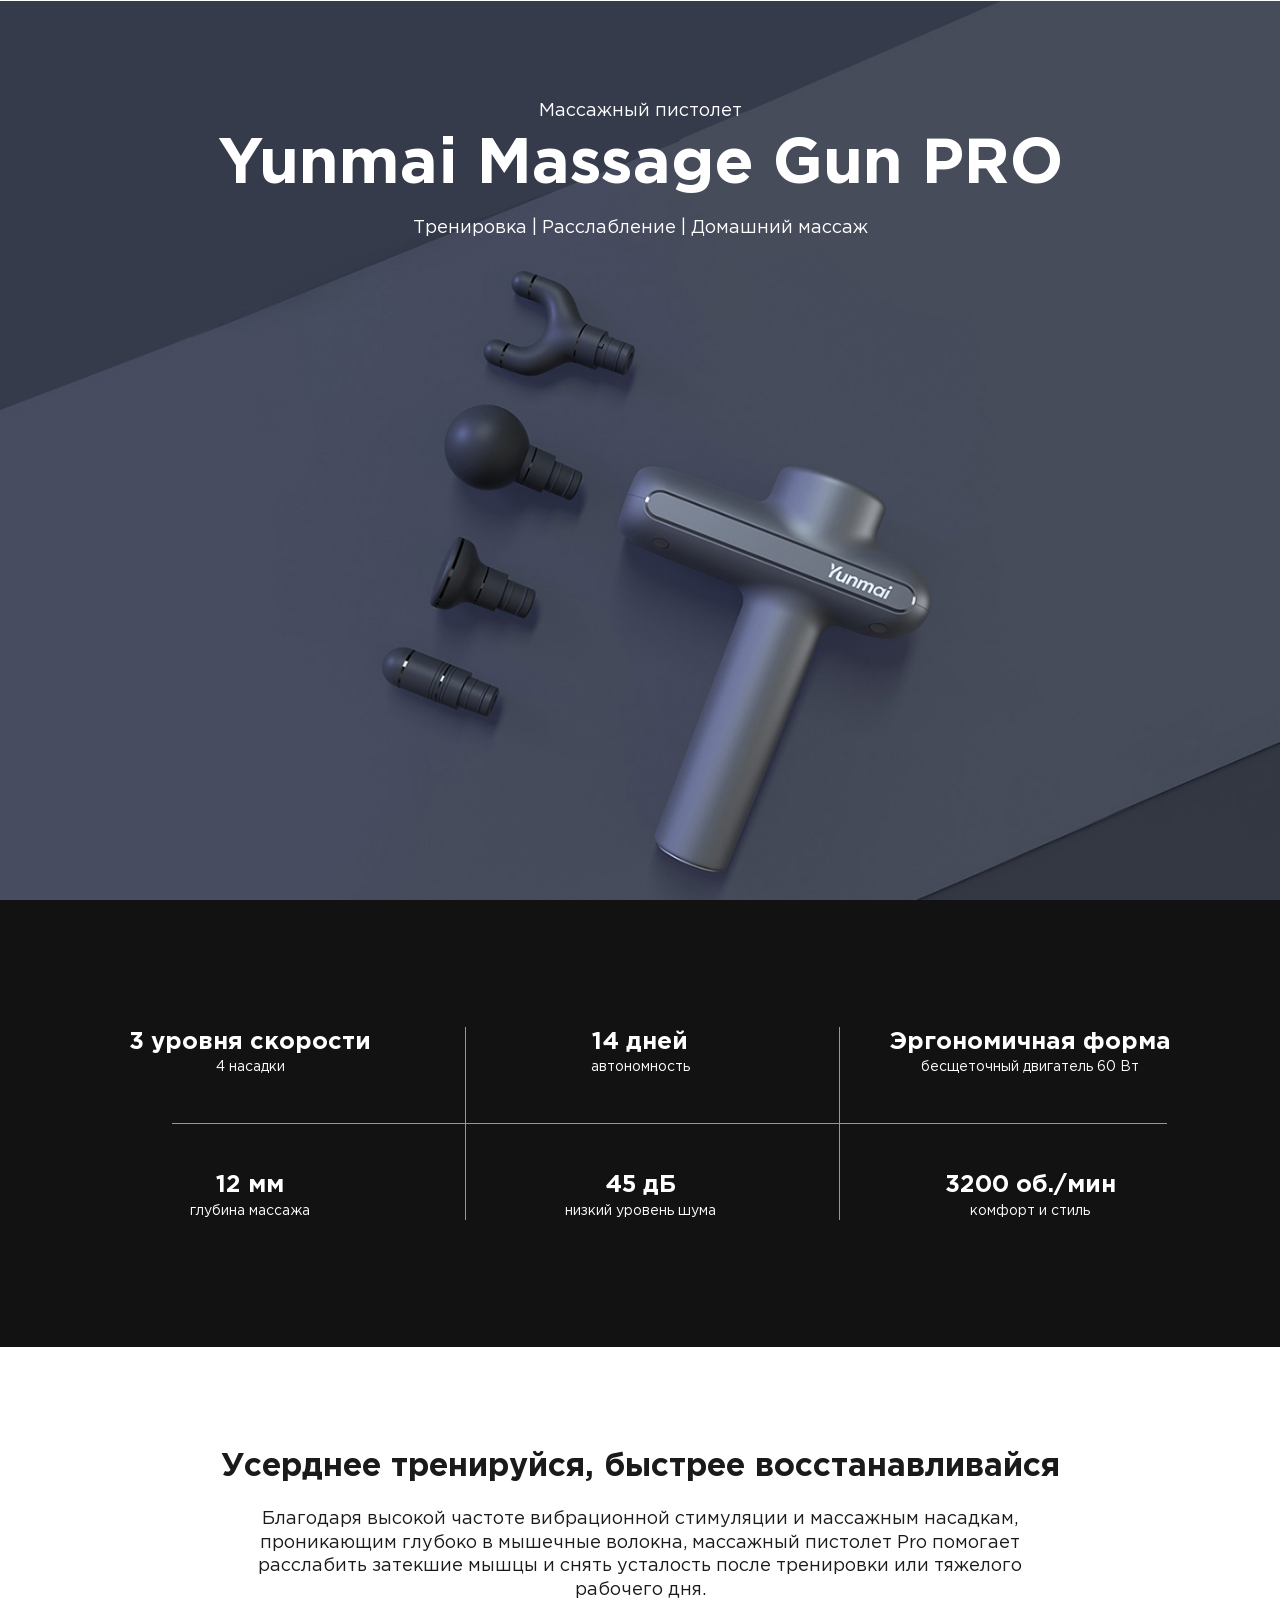
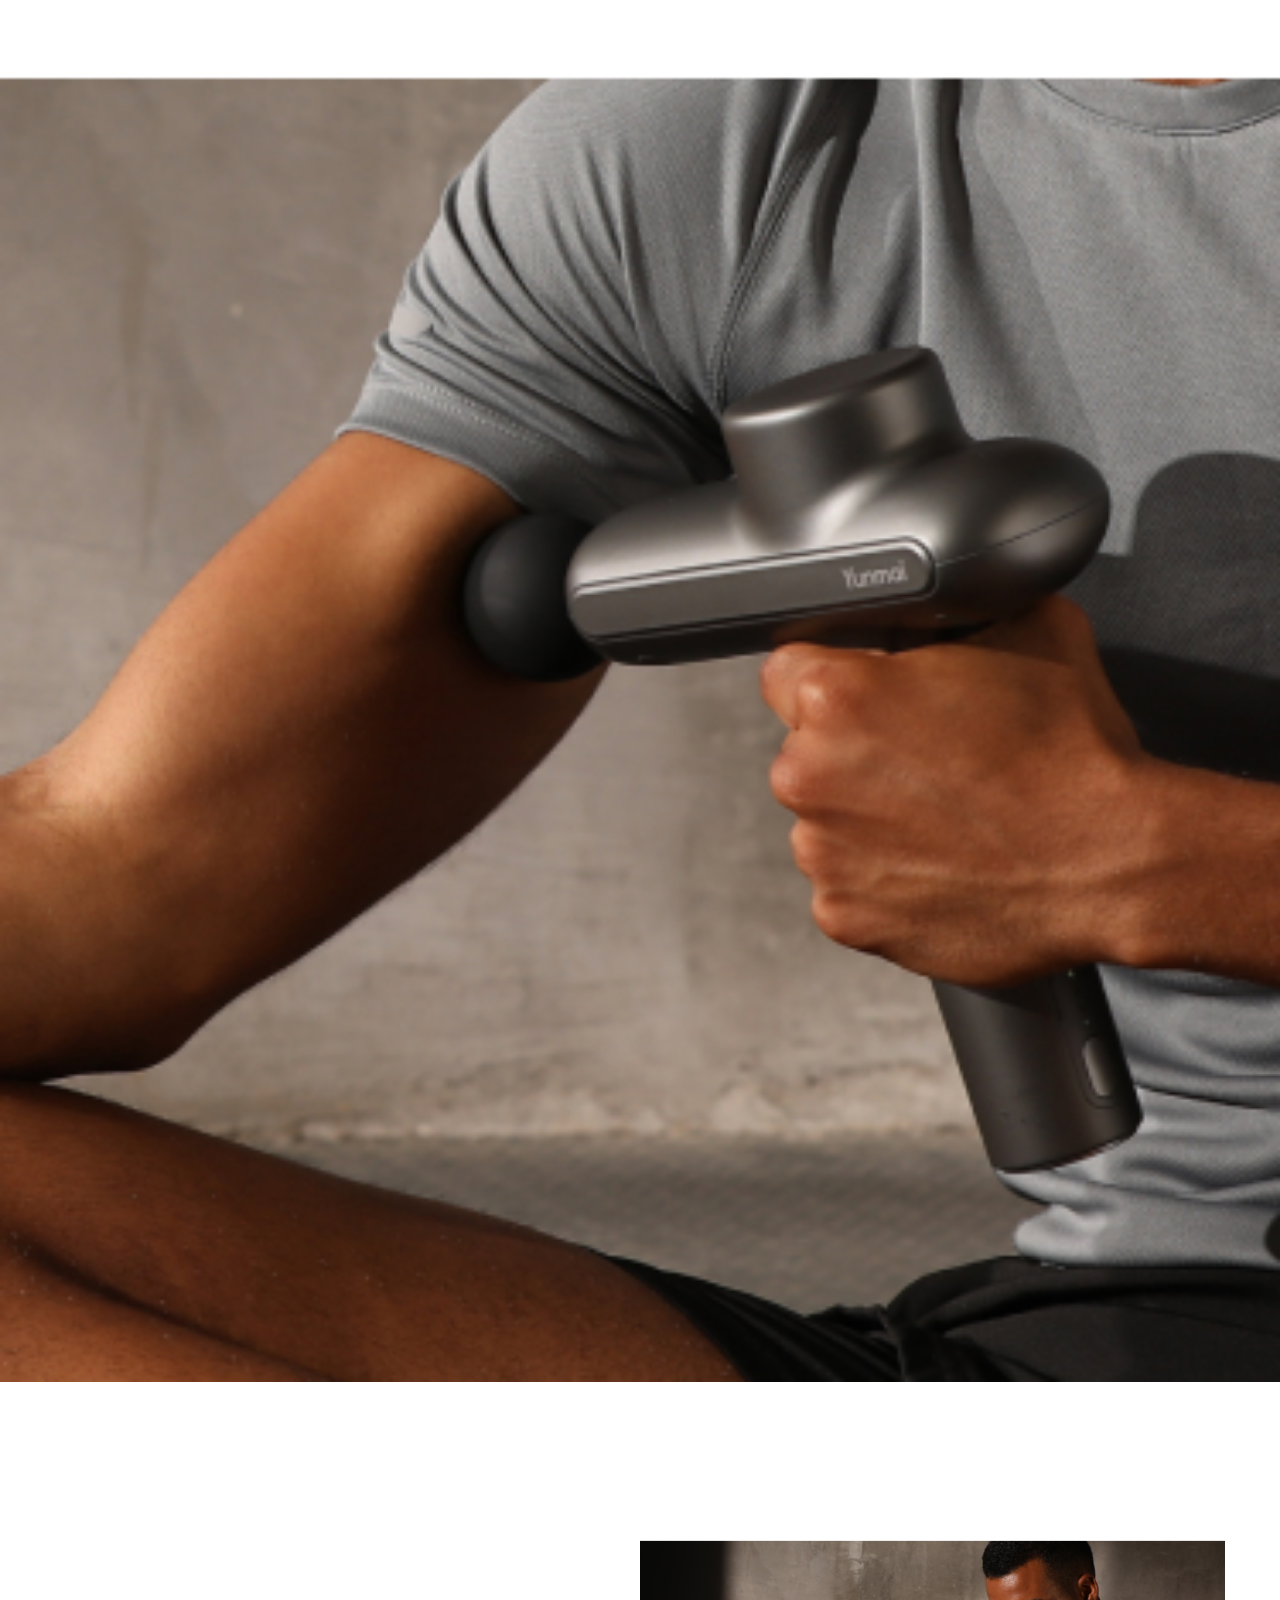
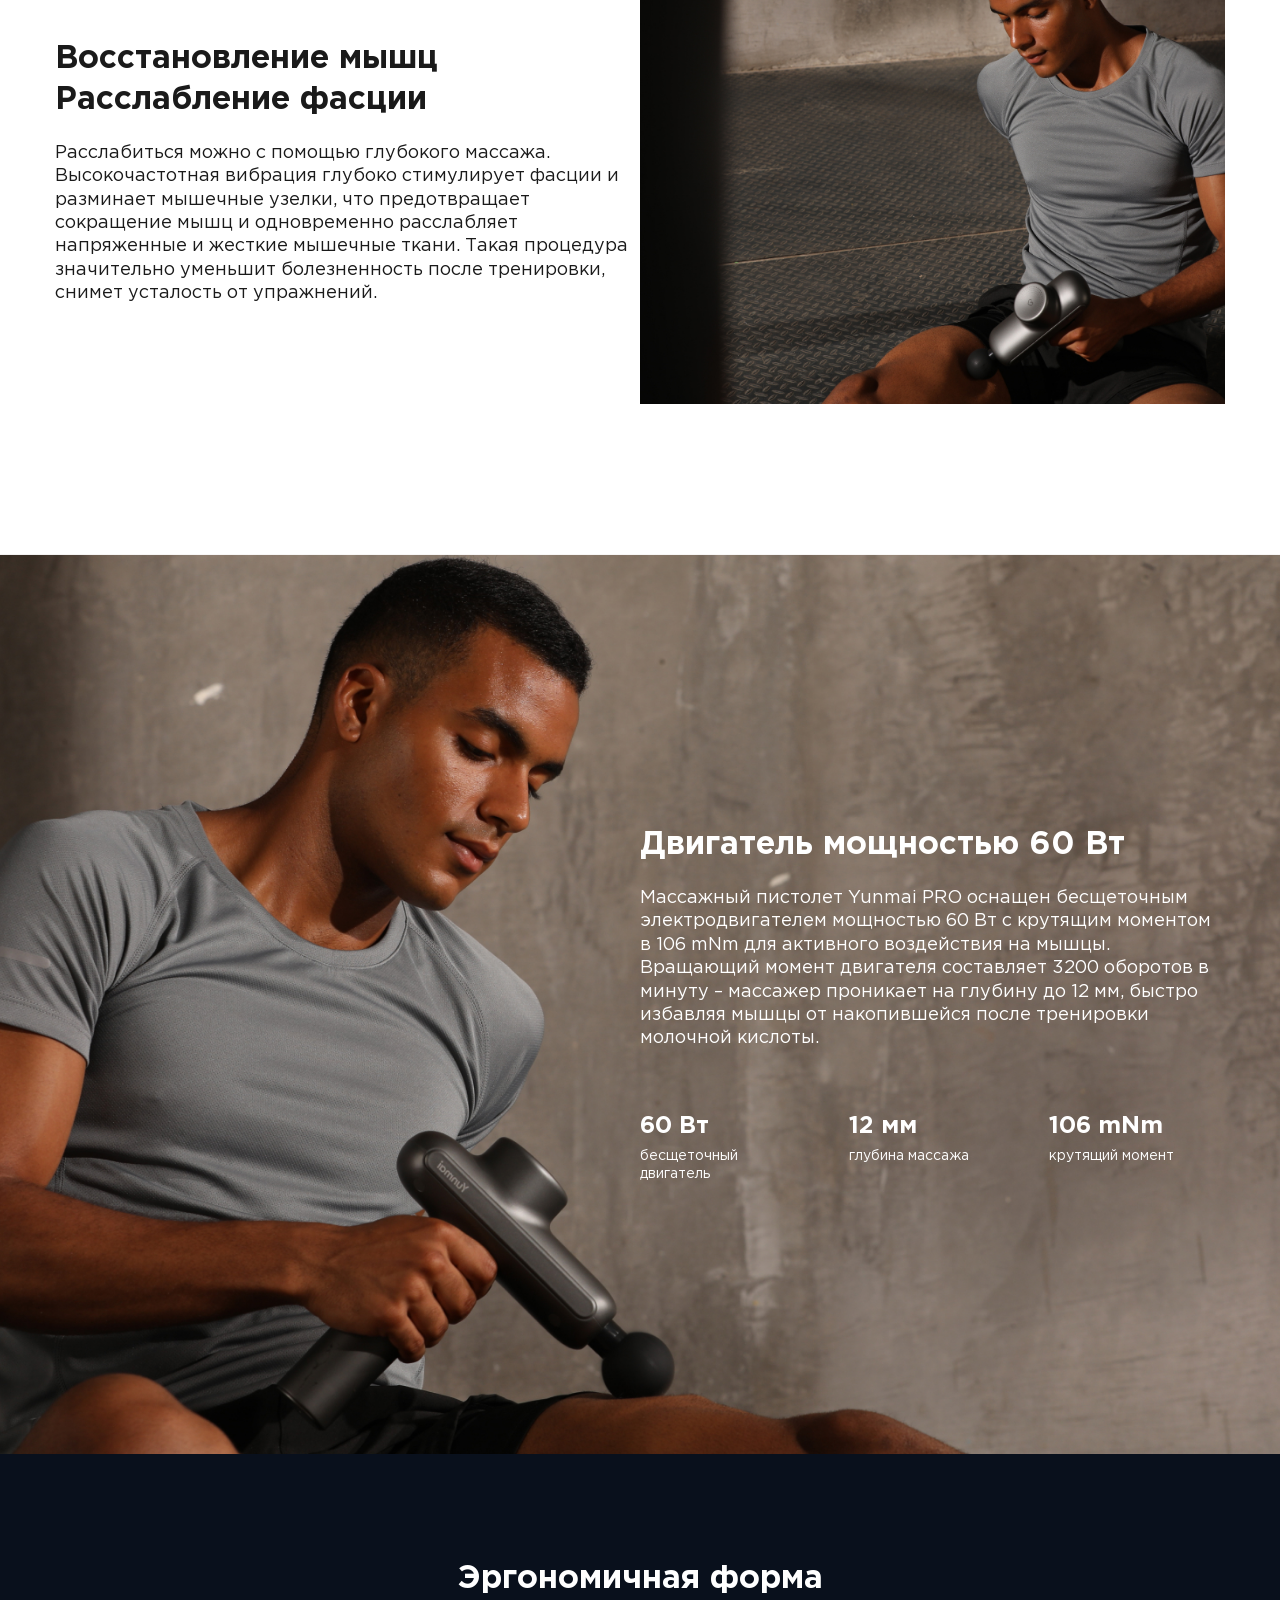
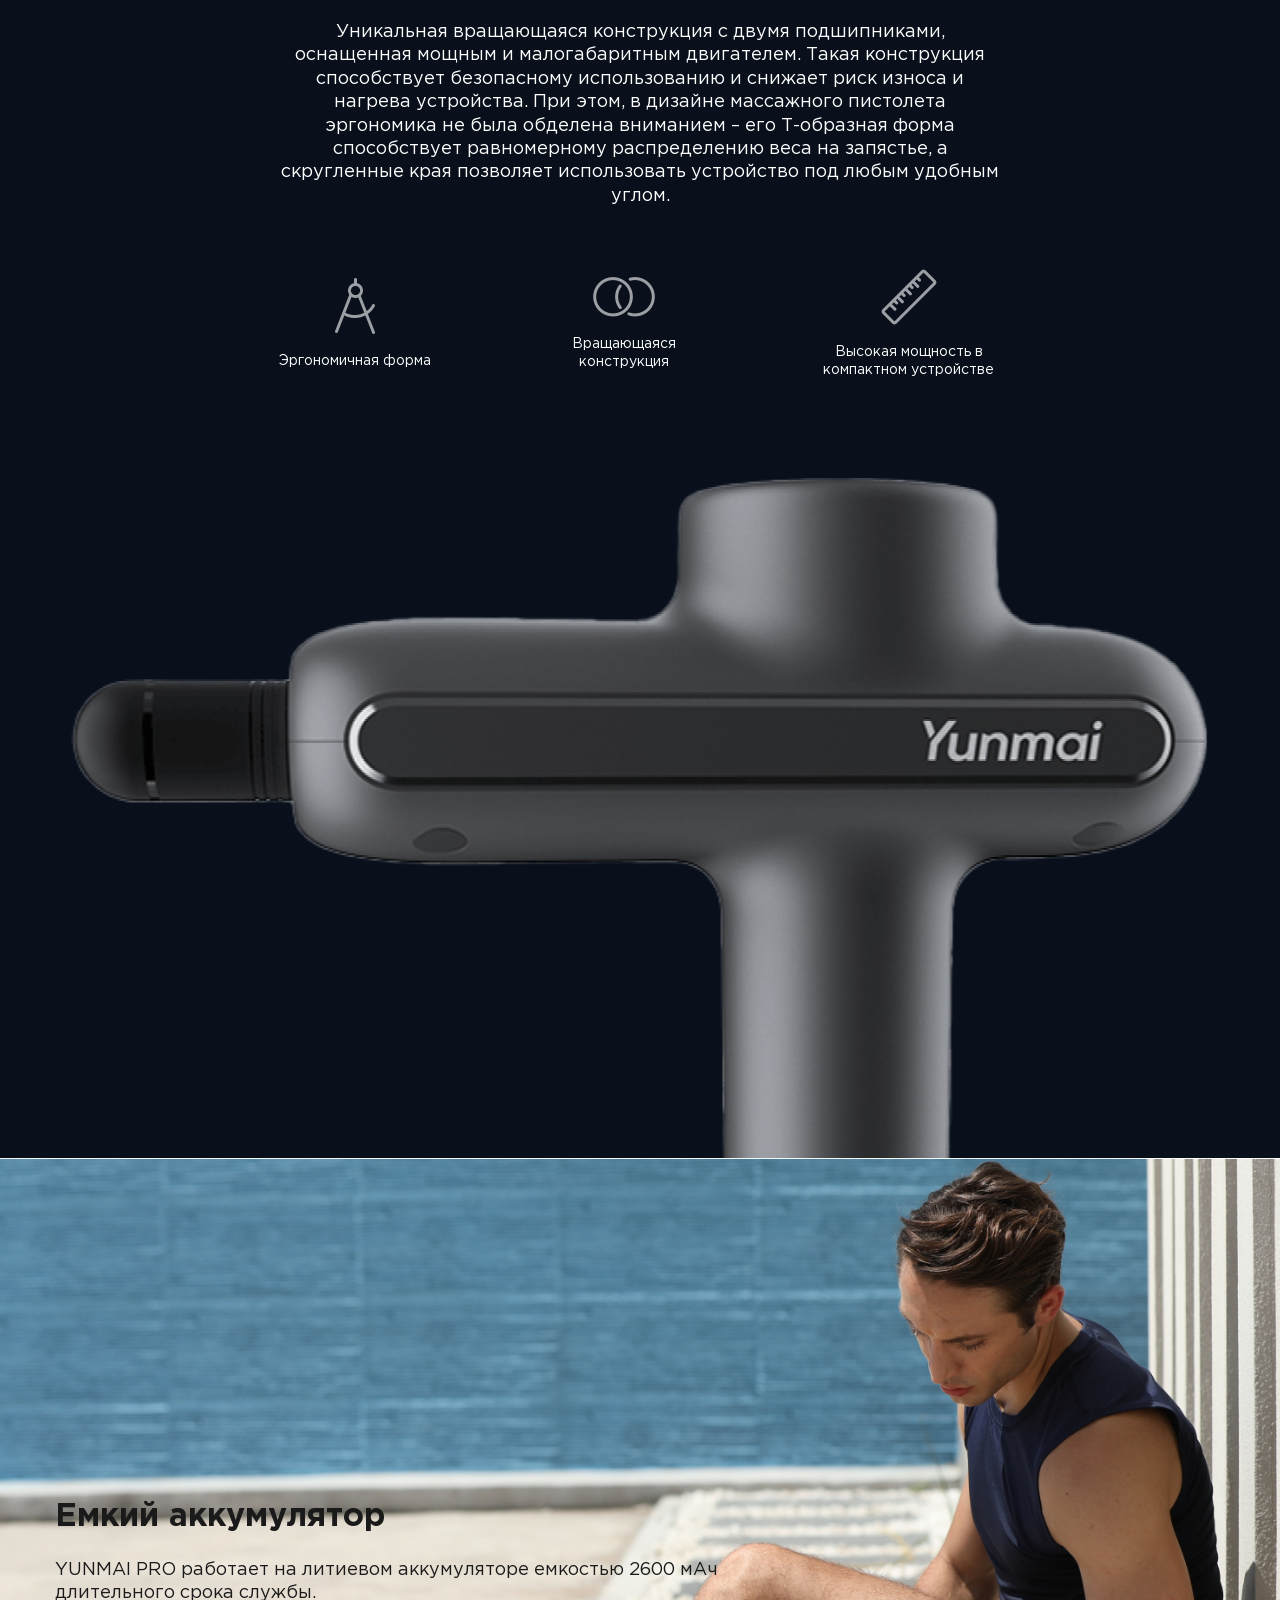
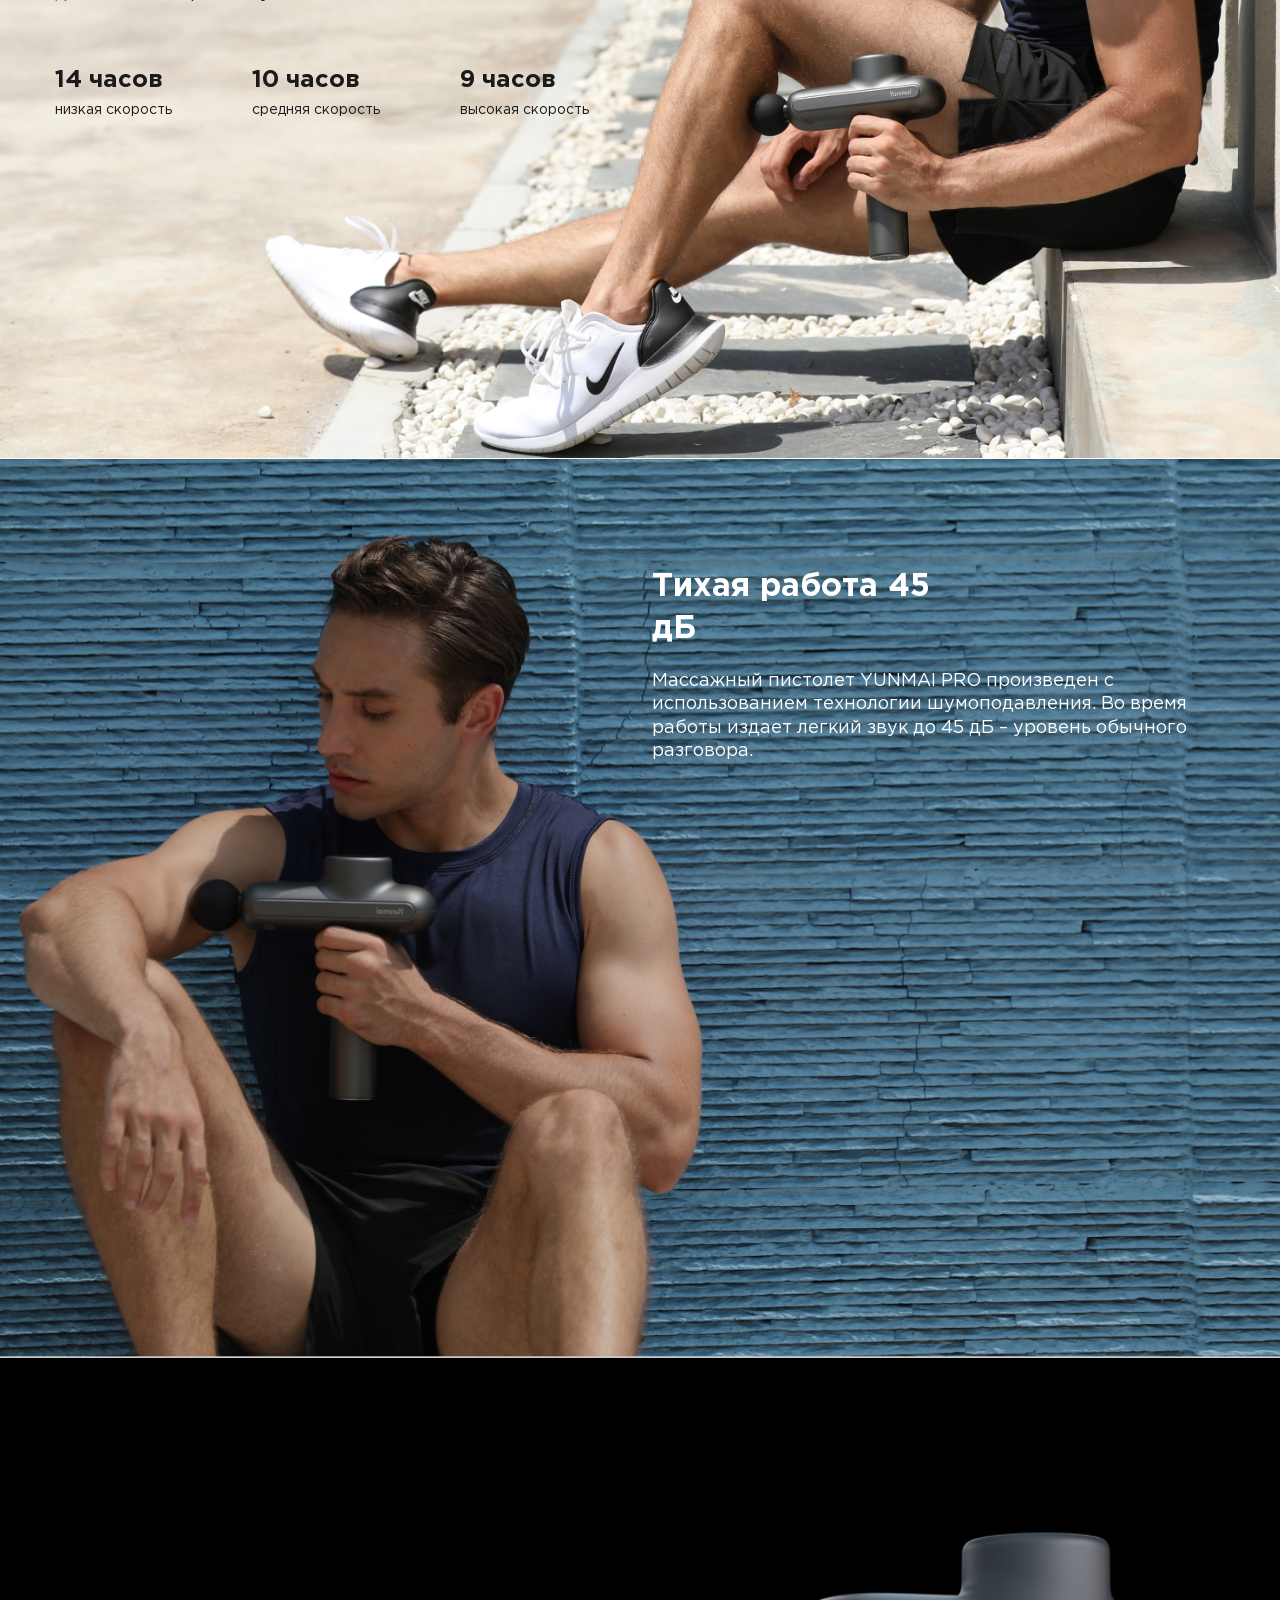
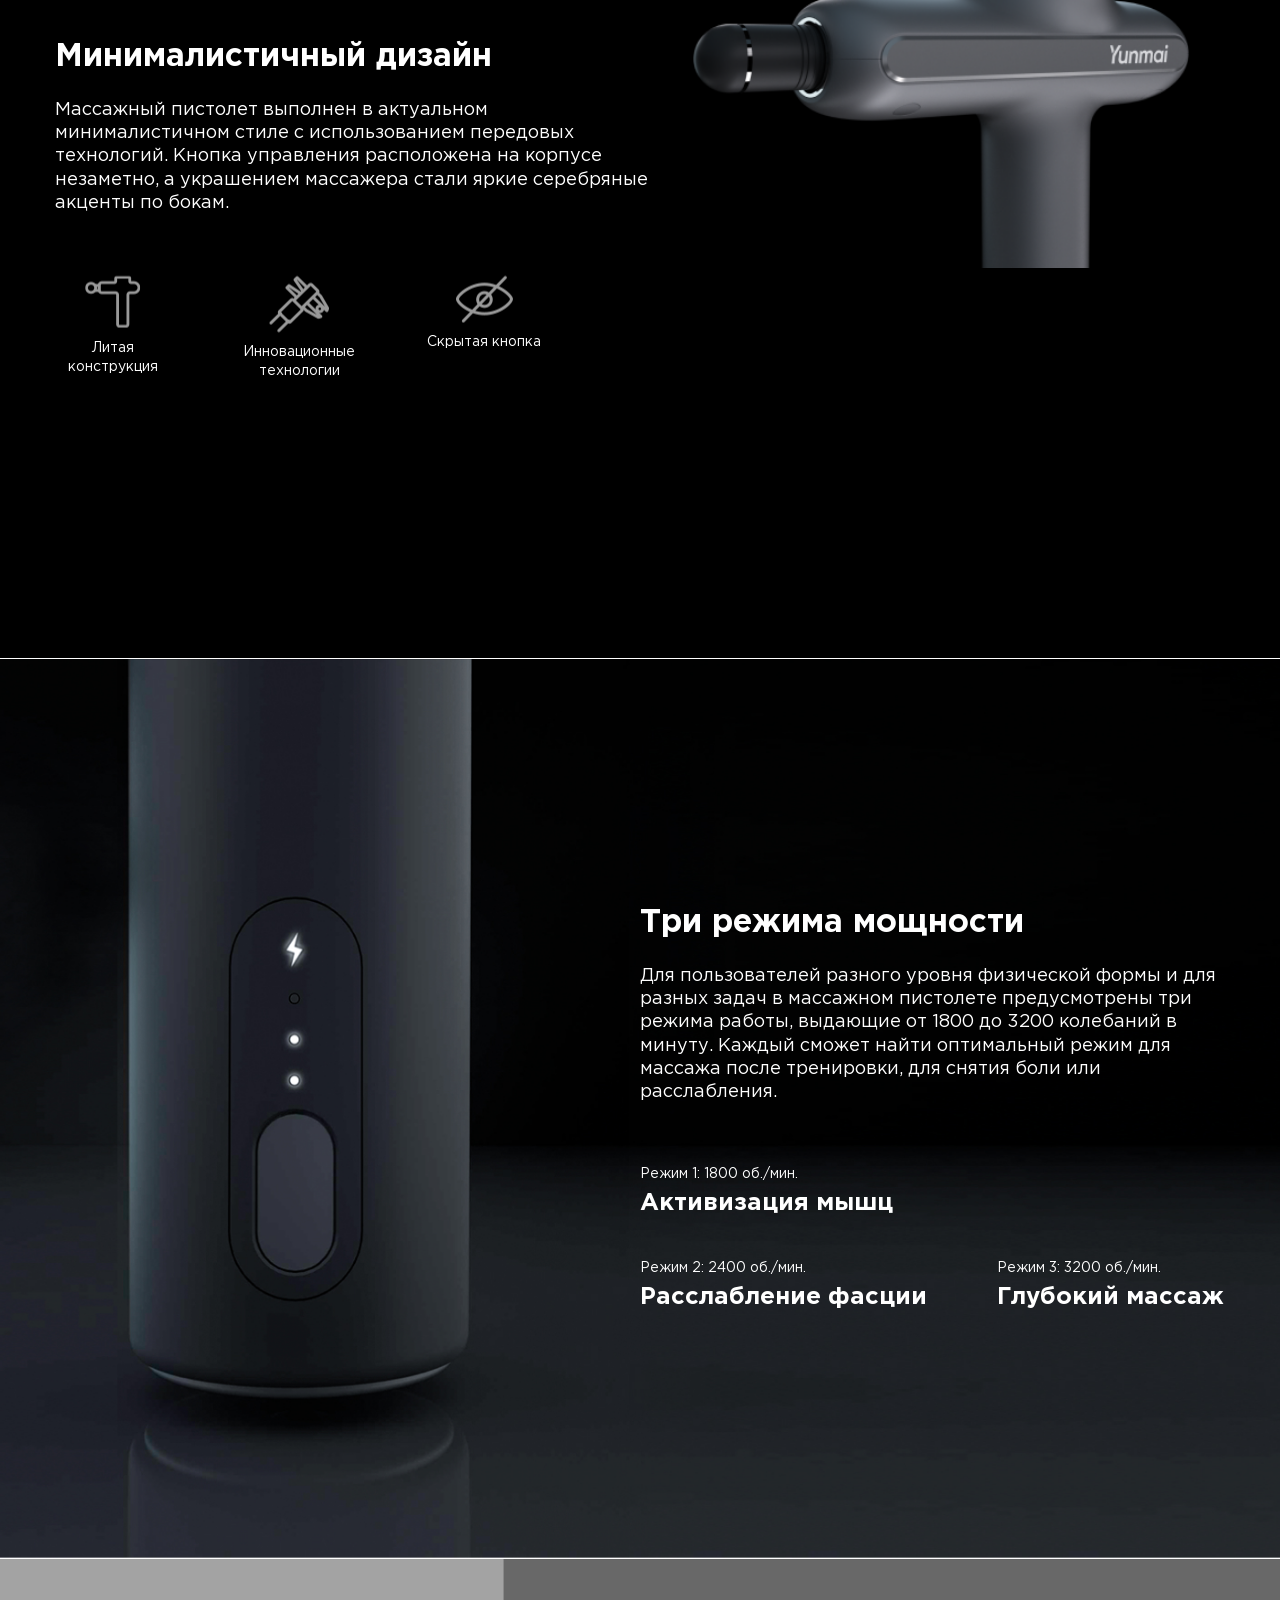
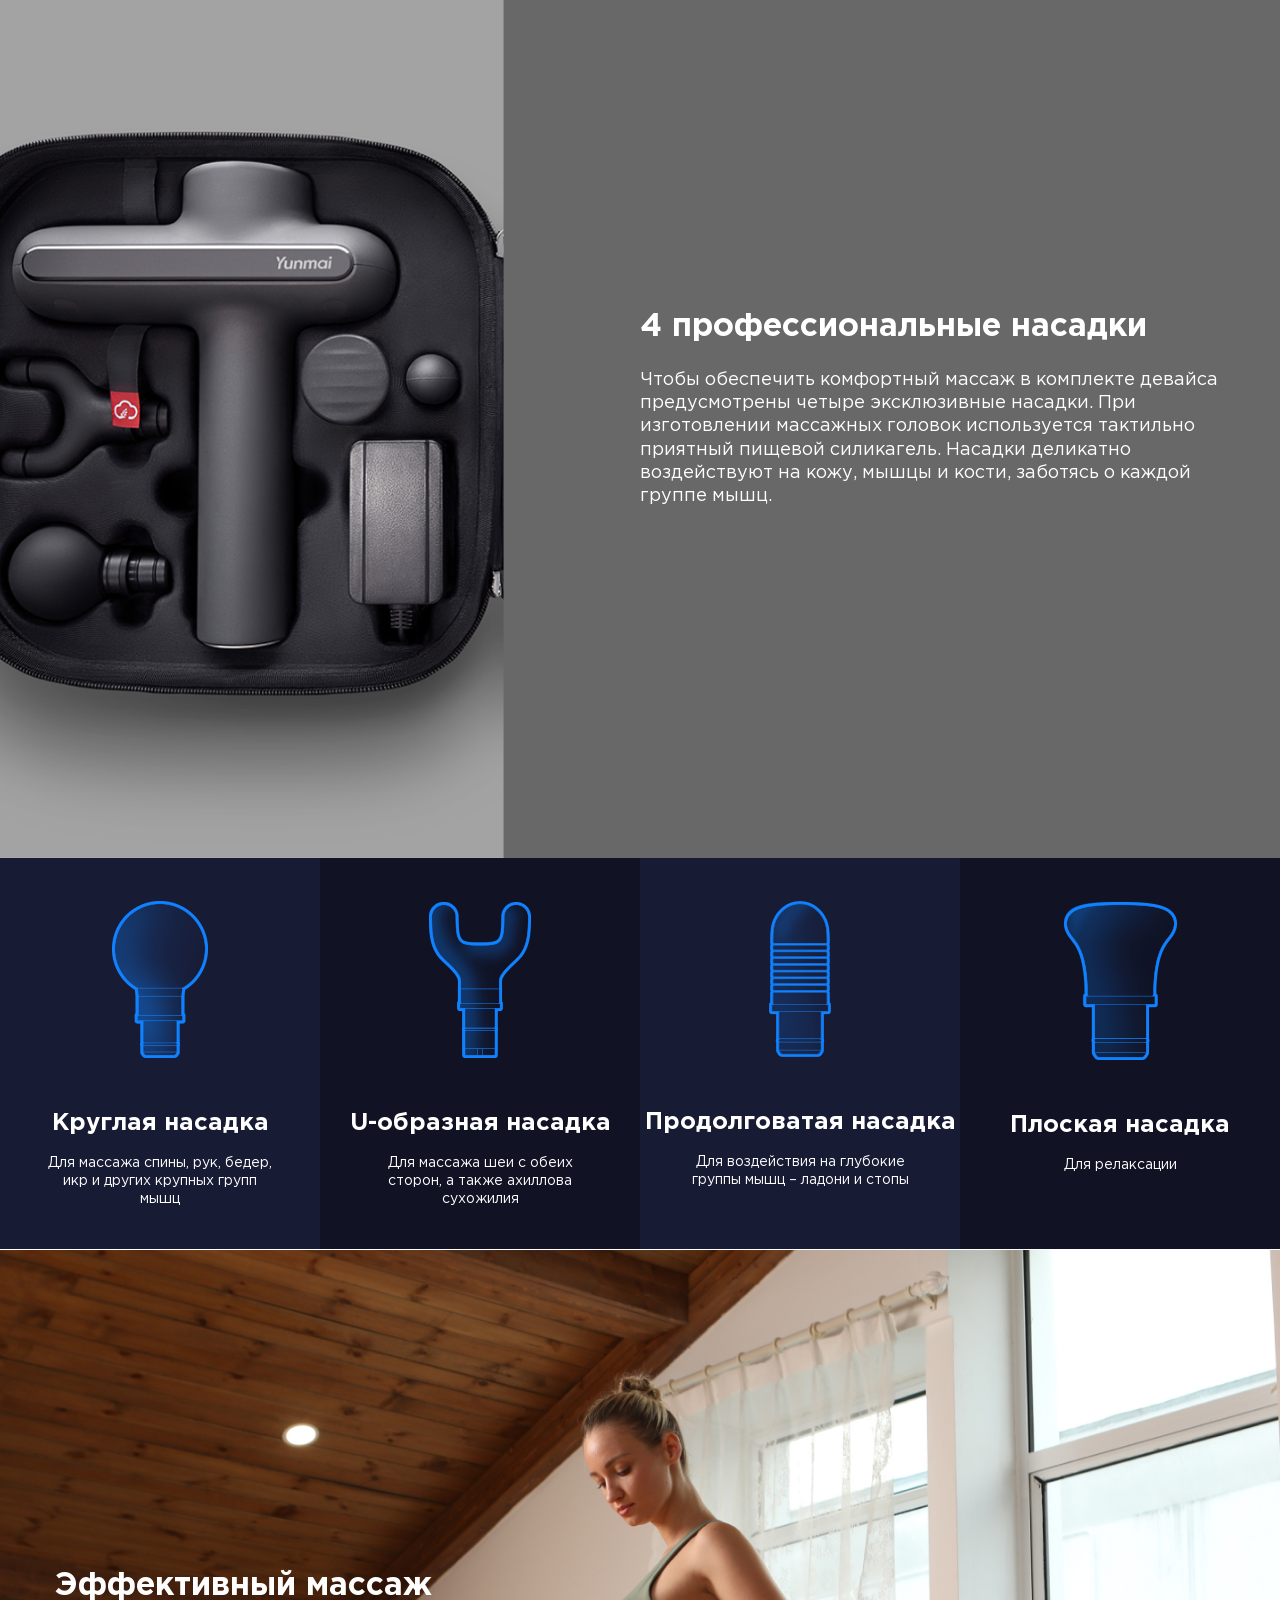
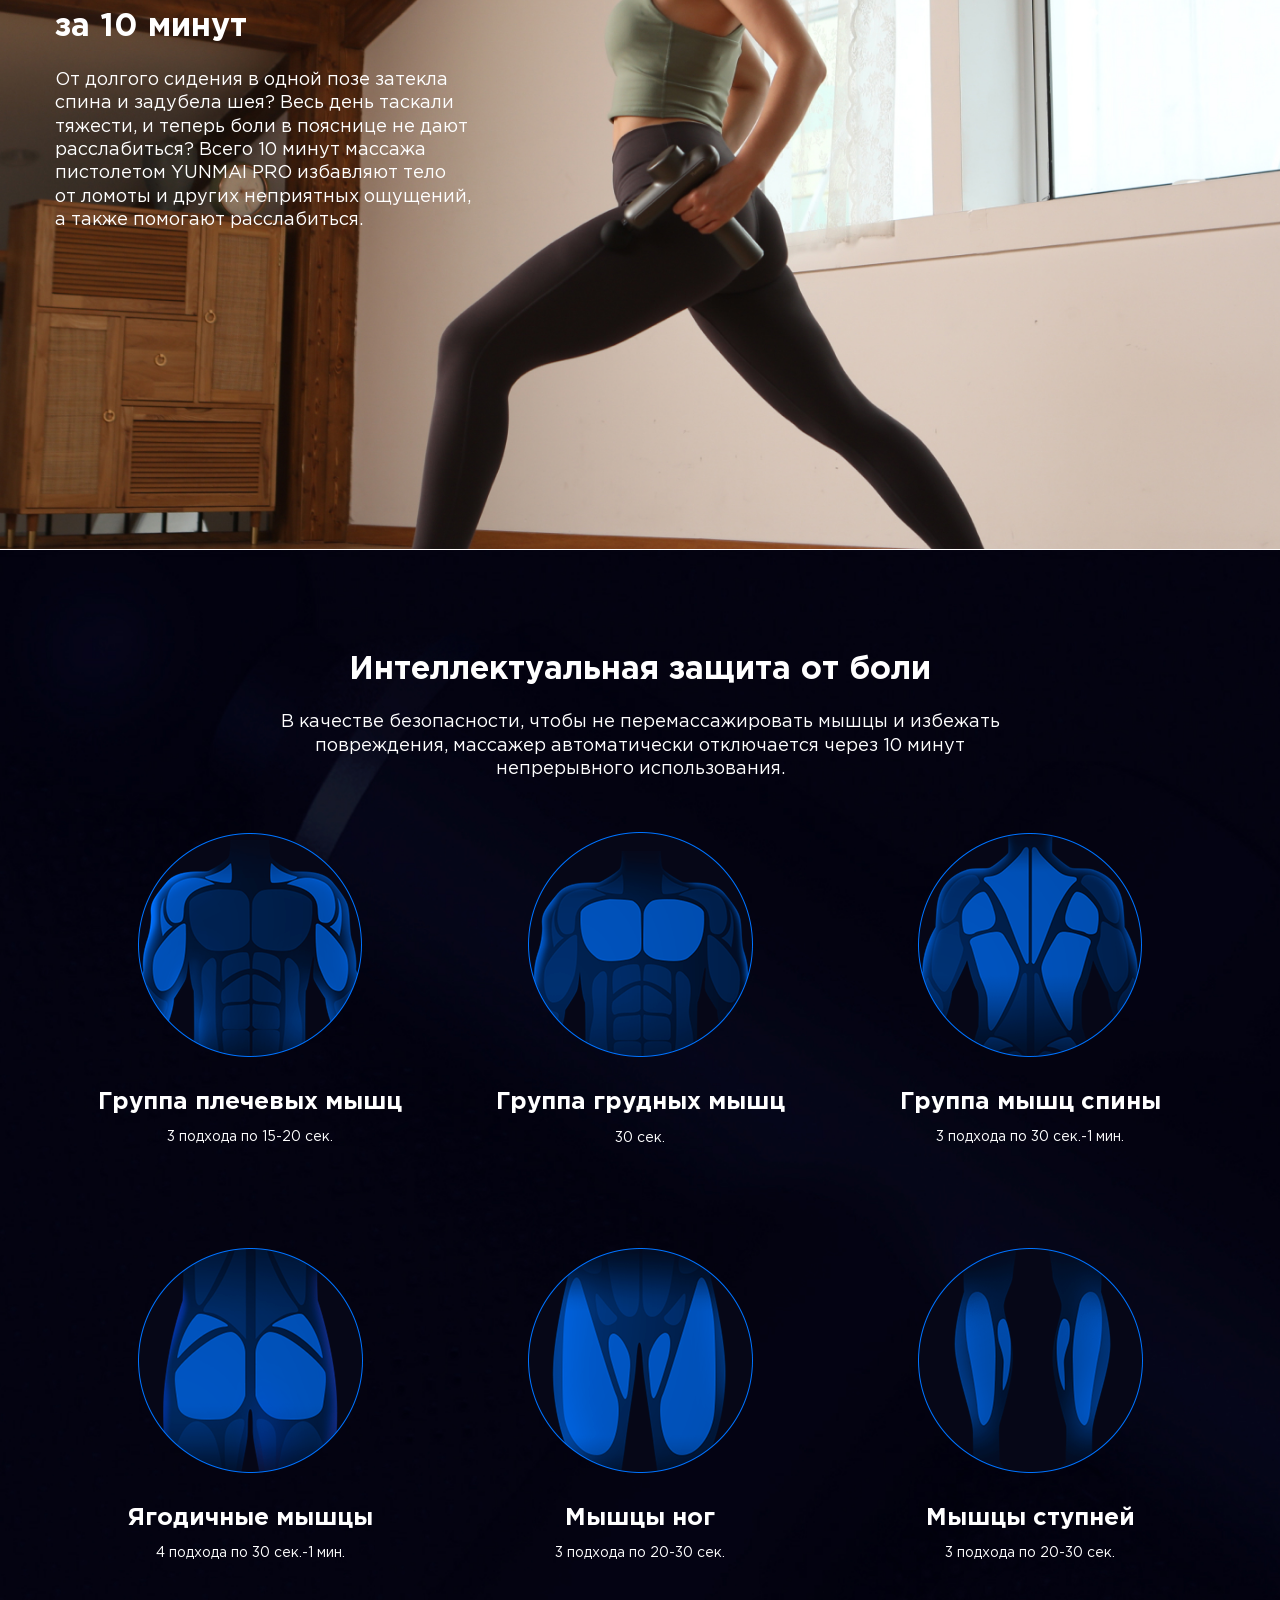
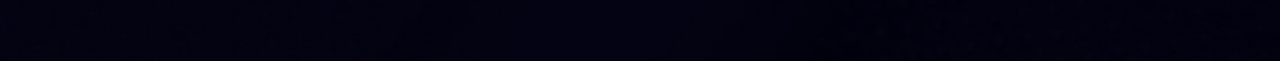
==== commit e73ede2c: "refactor: main folder, deleted readme.md" ====
--- a/index.html
+++ b/index.html
@@ -4,200 +4,368 @@
     <meta charset="UTF-8" />
     <meta http-equiv="X-UA-Compatible" content="IE=edge" />
     <meta name="viewport" content="width=device-width, initial-scale=1.0" />
-    <link rel="stylesheet" href="/css/main.min.css" />
-    <title>Massage Gun Extra Mini Black</title>
+    <link rel="stylesheet" href="./css/main.css" />
+    <title>Yunmai Massage Gun PRO</title>
   </head>
   <body>
     <section class="hero">
       <div class="container">
-        <div class="hero__wrapper">
-          <div class="hero__content">
-            <p class="hero__subtitle descr">Массажер</p>
-            <h1 class="hero__title">Massage Gun Extra Mini Pink</h1>
-            <p class="hero__descr descr">Стильный | Компактный | Мощный</p>
-          </div>
-        </div>
-      </div>
-    </section>
-    <section class="benefits">
-      <div class="container">
-        <div class="benefits__wrapper">
-          <div class="benefits__item">
-            <img class="benefits__item-img" src="img/icons/weight-icon.png" alt="Light weight" />
-            <p class="benefits__item-descr descr">Легкий 240 г</p>
-          </div>
-          <div class="benefits__item">
-            <img class="benefits__item-img" src="img/icons/compact-icon.png" alt="Compact" />
-            <p class="benefits__item-descr descr">Компактный</p>
-          </div>
-          <div class="benefits__item">
-            <img class="benefits__item-img" src="img/icons/cable-icon.png" alt="Cable" />
-            <p class="benefits__item-descr descr">Type-C</p>
-          </div>
-          <div class="benefits__item">
-            <img class="benefits__item-img" src="img/icons/battery-icon.png" alt="Autonomy" />
-            <p class="benefits__item-descr descr">До 48 дней автономности</p>
-          </div>
-          <div class="benefits__item">
-            <img class="benefits__item-img" src="img/icons/strange-icon.png" alt="Power" />
-            <p class="benefits__item-descr descr">Сила удара 6 кг</p>
-          </div>
-          <div class="benefits__item">
-            <img class="benefits__item-img" src="img/icons/amplitude-icon.png" alt="Amplitude" />
-            <p class="benefits__item-descr descr">Амплитуда 7 мм</p>
-          </div>
-        </div>
-      </div>
-    </section>
-    <section class="hit">
-      <div class="container">
-        <div class="hit__items">
-          <h3 class="hit__items-title title">Один удар по больной мышце восстанавливает силу</h3>
-          <img src="img/hit.jpeg" alt="hit image" class="hit__img" />
-        </div>
-      </div>
-    </section>
-    <section class="weight">
-      <div class="container">
-        <div class="weight__items">
-          <h3 class="weight__items-title title">
-            Легкий, как чашка кофе. Профессиональный, как превосходный массажист.
-          </h3>
-          <img src="img/weight.jpeg" alt="weight image" class="weight__img" />
-        </div>
-      </div>
-    </section>
-    <section class="color">
-      <div class="container">
-        <h3 class="color__title title">Возможность выбрать цвет</h3>
-        <div class="color__wrapper">
-          <div class="color__item">
-            <img class="color__item-img" src="/img/massager_pink.jpeg" alt="Massager Milk Pink" />
-            <p class="color__item-descr descr">Молочно-розовый</p>
-          </div>
-          <div class="color__item">
-            <img class="color__item-img" src="/img/massager_gray.png" alt="Massager Gray" />
-            <p class="color__item-descr">Шоколадно-пепельный</p>
-          </div>
-        </div>
-      </div>
-    </section>
-    <section class="size">
-      <div class="container">
-        <div class="size__wrapper">
-          <div class="size__content">
-            <h3 class="size__title title">Компактный размер. Мощный эффект.</h3>
-            <ul class="size__list">
-              <li class="size__item descr">Амплитуда – <span>7 мм</span></li>
-              <li class="size__item descr">Массажная сила – <span>6 кг</span></li>
-            </ul>
-          </div>
-        </div>
-      </div>
-    </section>
-    <section class="modes">
-      <div class="container">
-        <div class="modes__wrapper">
-          <img src="img/massager.png" alt="Massager" class="modes__img" />
-          <div class="modes__descr">
-            <h4 class="modes__descr-title title">4 режима работы</h4>
-            <ul class="modes__descr-list">
-              <li class="modes__descr-item descr">650 об./мин</li>
-              <li class="modes__descr-item descr">1600 об./мин</li>
-              <li class="modes__descr-item descr">2400 об./мин</li>
-              <li class="modes__descr-item descr">3200 об./мин</li>
-            </ul>
+        <div class="hero__content">
+          <p class="hero__subtitle descr">Массажный пистолет</p>
+          <h1 class="hero__title">Yunmai Massage Gun PRO</h1>
+          <p class="hero__descr descr">Тренировка | Расслабление | Домашний массаж</p>
+        </div>
+      </div>
+    </section>
+    <section class="char">
+      <div class="container">
+        <div class="char__wrapper">
+          <div class="char__item">
+            <h3 class="char__item-title">3 уровня скорости</h3>
+            <p class="char__item-descr">4 насадки</p>
+          </div>
+          <div class="char__item">
+            <h3 class="char__item-title">14 дней</h3>
+            <p class="char__item-descr">автономность</p>
+          </div>
+          <div class="char__item">
+            <h3 class="char__item-title">Эргономичная форма</h3>
+            <p class="char__item-descr">бесщеточный двигатель 60 Вт</p>
+          </div>
+          <div class="char__item">
+            <h3 class="char__item-title">12 мм</h3>
+            <p class="char__item-descr">глубина массажа</p>
+          </div>
+          <div class="char__item">
+            <h3 class="char__item-title">45 дБ</h3>
+            <p class="char__item-descr">низкий уровень шума</p>
+          </div>
+          <div class="char__item">
+            <h3 class="char__item-title">3200 об./мин</h3>
+            <p class="char__item-descr">комфорт и стиль</p>
           </div>
         </div>
       </div>
     </section>
 
-    <section class="heads">
-      <div class="container">
-        <div class="heads__wrapper">
-          <div class="heads__content">
-            <h3 class="heads__content-title title">Четыре силиконовые массажные головки</h3>
-            <div class="heads__items">
-              <div class="heads__item">
-                <picture>
-                  <source media="(max-width: 1440px)" srcset="/img/heads/universal-1440.png" />
-                  <source media="(max-width: 889px)" srcset="/img/heads/universal-768.png" />
-                  <img src="img/heads/universal.png" alt="Universal" class="heads__item-img" />
-                </picture>
-                <p class="heads__item-descr descr">Универсальная круглая</p>
-              </div>
-              <div class="heads__item">
-                <picture>
-                  <source media="(max-width: 1440px)" srcset="/img/heads/bristly-1440.png" />
-                  <source media="(max-width: 889px)" srcset="/img/heads/bristly-768.png" />
-                  <img src="img/heads/bristly.png" alt="Bristly" class="heads__item-img" />
-                </picture>
-                <p class="heads__item-descr descr">Щетинистая</p>
-              </div>
-              <div class="heads__item">
-                <picture>
-                  <source media="(max-width: 1440px)" srcset="/img/heads/mushroom-1440.png" />
-                  <source media="(max-width: 889px)" srcset="/img/heads/mushroom-768.png" />
-                  <img src="img/heads/mushroom.png" alt="Mushroom" class="heads__item-img" />
-                </picture>
-                <p class="heads__item-descr descr">Грибовидная</p>
-              </div>
-              <div class="heads__item">
-                <picture>
-                  <source media="(max-width: 1440px)" srcset="/img/heads/horny-1440.png" />
-                  <source media="(max-width: 889px)" srcset="/img/heads/horny-768.png" />
-                  <img src="img/heads/horny.png" alt="Universal" class="heads__item-img" />
-                </picture>
-                <p class="heads__item-descr descr">Роговидная</p>
-              </div>
-            </div>
-          </div>
-          <img src="img/heads.png" alt="Heads" class="heads__img" />
+    <section class="training">
+      <div class="container">
+        <div class="training__text">
+          <h3 class="training__title title">Усерднее тренируйся, быстрее восстанавливайся</h3>
+          <p class="training__descr descr">
+            Благодаря высокой частоте вибрационной стимуляции и массажным насадкам, проникающим
+            глубоко в мышечные волокна, массажный пистолет Pro помогает расслабить затекшие мышцы и
+            снять усталость после тренировки или тяжелого рабочего дня.
+          </p>
+        </div>
+      </div>
+      <picture>
+        <source srcset="./img/training-375.jpeg" media="(max-width: 375px)" />
+        <img class="training__img" src="./img/training-bg.jpeg" alt="Training" />
+      </picture>
+    </section>
+    <section class="regen">
+      <div class="container">
+        <div class="regen__items">
+          <div class="regen__items-text">
+            <h3 class="regen__items-title title">Восстановление мышц Расслабление фасции</h3>
+            <p class="regen__items-descr descr">
+              Расслабиться можно с помощью глубокого массажа. Высокочастотная вибрация глубоко
+              стимулирует фасции и разминает мышечные узелки, что предотвращает сокращение мышц и
+              одновременно расслабляет напряженные и жесткие мышечные ткани. Такая процедура
+              значительно уменьшит болезненность после тренировки, снимет усталость от упражнений.
+            </p>
+          </div>
+          <img src="img/regen.jpeg" alt="Regen image" class="regen__img" />
+        </div>
+      </div>
+    </section>
+    <section class="engine">
+      <div class="container">
+        <div class="engine__wrapper">
+          <div class="engine__content">
+            <h3 class="engine__title title">Двигатель мощностью 60 Вт</h3>
+            <p class="engine__descr descr">
+              Массажный пистолет Yunmai PRO оснащен бесщеточным электродвигателем мощностью 60 Вт с
+              крутящим моментом в 106 mNm для активного воздействия на мышцы. Вращающий момент
+              двигателя составляет 3200 оборотов в минуту – массажер проникает на глубину до 12 мм,
+              быстро избавляя мышцы от накопившейся после тренировки молочной кислоты.
+            </p>
+            <div class="engine__inner">
+              <div class="engine__item">
+                <h4 class="engine__item-title">60 Вт</h4>
+                <p class="engine__item-descr">бесщеточный двигатель</p>
+              </div>
+              <div class="engine__item">
+                <h4 class="engine__item-title">12 мм</h4>
+                <p class="engine__item-descr">глубина массажа</p>
+              </div>
+              <div class="engine__item">
+                <h4 class="engine__item-title">106 mNm</h4>
+                <p class="engine__item-descr">крутящий момент</p>
+              </div>
+            </div>
+          </div>
+        </div>
+      </div>
+    </section>
+    <section class="ergonomic">
+      <div class="container">
+        <div class="ergonomic__content">
+          <h3 class="ergonomic__title title">Эргономичная форма</h3>
+          <p class="ergonomic__descr descr">
+            Уникальная вращающаяся конструкция с двумя подшипниками, оснащенная мощным и
+            малогабаритным двигателем. Такая конструкция способствует безопасному использованию и
+            снижает риск износа и нагрева устройства. При этом, в дизайне массажного пистолета
+            эргономика не была обделена вниманием – его Т-образная форма способствует равномерному
+            распределению веса на запястье, а скругленные края позволяет использовать устройство под
+            любым удобным углом.
+          </p>
+          <div class="ergonomic__inner">
+            <div class="ergonomic__item">
+              <img src="./img/icons/form.png" alt="Form" class="ergonomic__item-img" />
+              <p class="ergonomic__item-descr">Эргономичная форма</p>
+            </div>
+            <div class="ergonomic__item">
+              <img src="./img/icons/round.png" alt="Round" class="ergonomic__item-img" />
+              <p class="ergonomic__item-descr">Вращающаяся конструкция</p>
+            </div>
+            <div class="ergonomic__item">
+              <img src="./img/icons/linear.png" alt="Linear" class="ergonomic__item-img" />
+              <p class="ergonomic__item-descr">Высокая мощность в компактном устройстве</p>
+            </div>
+          </div>
+          <img src="./img/massager.png" alt="Massager" class="ergonomic__img" />
+        </div>
+      </div>
+    </section>
+    <section class="battery">
+      <div class="container">
+        <div class="battery__wrapper">
+          <div class="battery__content">
+            <h3 class="battery__title title">Емкий аккумулятор</h3>
+            <p class="battery__descr descr">
+              YUNMAI PRO работает на литиевом аккумуляторе емкостью 2600 мАч длительного срока
+              службы.
+            </p>
+            <div class="battery__inner">
+              <div class="battery__item">
+                <h4 class="battery__item-title">14 часов</h4>
+                <p class="battery__item-descr">низкая скорость</p>
+              </div>
+              <div class="battery__item">
+                <h4 class="battery__item-title">10 часов</h4>
+                <p class="battery__item-descr">средняя скорость</p>
+              </div>
+              <div class="battery__item">
+                <h4 class="battery__item-title">9 часов</h4>
+                <p class="battery__item-descr">высокая скорость</p>
+              </div>
+            </div>
+          </div>
         </div>
       </div>
     </section>
     <section class="noize">
       <div class="container">
-        <div class="noize__items">
-          <h3 class="noize__items-title title">Работает тихо, как на глубине моря (47 дБ)</h3>
-          <img src="img/noize.jpeg" alt="noize image" class="noize__img" />
-        </div>
-      </div>
-    </section>
-    <section class="autonomy">
-      <div class="container">
-        <div class="autonomy__items">
-          <div class="autonomy__text">
-            <h3 class="autonomy__items-title title">48 дней автономности,</h3>
-            <p class="autonomy__items-descr descr">
-              если использовать по 10 мин в день. Аккумулятор 1300 мАч (хватает на 8 часов
-              беспрерывной работы).
-            </p>
-          </div>
-          <img src="img/autonomy.jpeg" alt="autonomy image" class="autonomy__img" />
-        </div>
-      </div>
-    </section>
-    <section class="format">
-      <div class="container">
-        <h3 class="format__title title">Удобный формат. Стильный дизайн.</h3>
-
-        <div class="format__wrapper">
-          <div class="format__item">
-            <img src="img/control.jpeg" alt="Control" class="format__img" />
-            <p class="format__item-descr descr special">Простое управление с помощью 1 кнопки</p>
-          </div>
-          <div class="format__item">
-            <img src="img/fitness.jpeg" alt="Fitnes" class="format__img" />
-            <p class="format__item-descr descr">Для фитнеса</p>
-          </div>
-          <div class="format__item">
-            <img src="img/home.jpeg" alt="Home" class="format__img" />
-            <p class="format__item-descr descr">Для дома</p>
-          </div>
-          <div class="format__item">
-            <img src="img/work.jpeg" alt="Work" class="format__img" />
-            <p class="format__item-descr descr">Для работы</p>
+        <div class="noize__wrapper">
+          <div class="noize__content">
+            <h3 class="noize__title title">Тихая работа 45 дБ</h3>
+            <p class="noize__descr descr">
+              Массажный пистолет YUNMAI PRO произведен с использованием технологии шумоподавления.
+              Во время работы издает легкий звук до 45 дБ – уровень обычного разговора.
+            </p>
+          </div>
+        </div>
+      </div>
+    </section>
+    <section class="design">
+      <div class="container">
+        <div class="design__content">
+          <div class="design__inner">
+            <div class="design__text">
+              <h3 class="design__title title">Минималистичный дизайн</h3>
+              <p class="design__descr descr">
+                Массажный пистолет выполнен в актуальном минималистичном стиле с использованием
+                передовых технологий. Кнопка управления расположена на корпусе незаметно, а
+                украшением массажера стали яркие серебряные акценты по бокам.
+              </p>
+            </div>
+            <div class="design__wrapper">
+              <div class="design__item">
+                <img
+                  class="design__item-img"
+                  src="./img/icons/construction.png"
+                  alt="Construction"
+                />
+                <p class="design__item-descr">Литая конструкция</p>
+              </div>
+              <div class="design__item">
+                <img class="design__item-img" src="./img/icons/technology.png" alt="Technology" />
+                <p class="design__item-descr">Инновационные технологии</p>
+              </div>
+              <div class="design__item">
+                <img class="design__item-img" src="./img/icons/hide.png" alt="Hide" />
+                <p class="design__item-descr">Скрытая кнопка</p>
+              </div>
+            </div>
+          </div>
+        </div>
+      </div>
+      <picture>
+        <source srcset="./img/design-tablet.png" media="(max-width: 800px)" />
+        <img class="design__img" src="./img/design.png" alt="design" />
+      </picture>
+    </section>
+    <section class="power">
+      <div class="container">
+        <div class="power__wrapper">
+          <div class="power__content">
+            <h3 class="power__title title">Три режима мощности</h3>
+            <p class="power__descr descr">
+              Для пользователей разного уровня физической формы и для разных задач в массажном
+              пистолете предусмотрены три режима работы, выдающие от 1800 до 3200 колебаний в
+              минуту. Каждый сможет найти оптимальный режим для массажа после тренировки, для снятия
+              боли или расслабления.
+            </p>
+            <div class="power__inner">
+              <div class="power__item">
+                <p class="power__inner-descr">Режим 1: 1800 об./мин.</p>
+                <h4 class="power__inner-title">Активизация мышц</h4>
+              </div>
+              <div class="power__item">
+                <p class="power__inner-descr">Режим 2: 2400 об./мин.</p>
+                <h4 class="power__inner-title">Расслабление фасции</h4>
+              </div>
+              <div class="power__item">
+                <p class="power__inner-descr">Режим 3: 3200 об./мин.</p>
+                <h4 class="power__inner-title">Глубокий массаж</h4>
+              </div>
+            </div>
+          </div>
+        </div>
+      </div>
+    </section>
+    <section class="complect">
+      <div class="container">
+        <div class="complect__wrapper">
+          <div class="complect__content">
+            <h3 class="complect__title title">4 профессиональные насадки</h3>
+            <p class="complect__descr descr">
+              Чтобы обеспечить комфортный массаж в комплекте девайса предусмотрены четыре
+              эксклюзивные насадки. При изготовлении массажных головок используется тактильно
+              приятный пищевой силикагель. Насадки деликатно воздействуют на кожу, мышцы и кости,
+              заботясь о каждой группе мышц.
+            </p>
+          </div>
+        </div>
+      </div>
+      <img src="img/complect-single.jpeg" alt="Complect" class="complect__img" />
+    </section>
+    <section class="nozzles">
+      <div class="nozzles__content">
+        <div class="nozzles__item">
+          <img src="./img/round-nozzle.png" alt="Round Nozzle" />
+          <div class="nozzles__title title">Круглая насадка</div>
+          <div class="nozzles__descr descr">
+            Для массажа спины, рук, бедер, икр и других крупных групп мышц
+          </div>
+        </div>
+        <div class="nozzles__item">
+          <img src="./img/u-nozzle.png" alt="U Nozzle" />
+          <div class="nozzles__title">U-образная насадка</div>
+          <div class="nozzles__descr">
+            Для массажа шеи с обеих сторон, а также ахиллова сухожилия
+          </div>
+        </div>
+        <div class="nozzles__item">
+          <img src="./img/long-nozzle.png" alt="Long Nozzle" />
+          <div class="nozzles__title">Продолговатая насадка</div>
+          <div class="nozzles__descr">Для воздействия на глубокие группы мышц – ладони и стопы</div>
+        </div>
+        <div class="nozzles__item">
+          <img src="./img/flat-nozzle.png" alt="Flat Nozzle" />
+          <div class="nozzles__title">Плоская насадка</div>
+          <div class="nozzles__descr">Для релаксации</div>
+        </div>
+      </div>
+    </section>
+    <section class="effective">
+      <div class="container">
+        <div class="effective__wrapper">
+          <div class="effective__content">
+            <h3 class="effective__title title">Эффективный массаж за 10 минут</h3>
+            <p class="effective__descr descr">
+              От долгого сидения в одной позе затекла спина и задубела шея? Весь день таскали
+              тяжести, и теперь боли в пояснице не дают расслабиться? Всего 10 минут массажа
+              пистолетом YUNMAI PRO избавляют тело от ломоты и других неприятных ощущений, а также
+              помогают расслабиться.
+            </p>
+          </div>
+        </div>
+      </div>
+    </section>
+    <section class="body">
+      <div class="container">
+        <div class="body__text">
+          <h2 class="body__title title">Интеллектуальная защита от боли</h2>
+          <p class="body__descr descr">
+            В качестве безопасности, чтобы не перемассажировать мышцы и избежать повреждения,
+            массажер автоматически отключается через 10 минут непрерывного использования.
+          </p>
+        </div>
+        <div class="body__wrapper">
+          <div class="body__item">
+            <img src="./img/body-icons/shoulders.png" alt="shoulders" />
+            <h3 class="body__item-title">Группа плечевых мышц</h3>
+            <p class="body__item-descr">3 подхода по 15-20 сек.</p>
+          </div>
+          <div class="body__item">
+            <img src="./img/body-icons/pectoral.png" alt="pectoral" />
+            <h3 class="body__item-title">Группа грудных мышц</h3>
+            <p class="body__item-descr">30 сек.</p>
+          </div>
+          <div class="body__item">
+            <img src="./img/body-icons/spinal.png" alt="spinal" />
+            <h3 class="body__item-title">Группа мышц спины</h3>
+            <p class="body__item-descr">3 подхода по 30 сек.-1 мин.</p>
+          </div>
+          <div class="body__item">
+            <img src="./img/body-icons/gluteal.png" alt="gluteal" />
+            <h3 class="body__item-title">Ягодичные мышцы</h3>
+            <p class="body__item-descr">4 подхода по 30 сек.-1 мин.</p>
+          </div>
+          <div class="body__item">
+            <img src="./img/body-icons/legs.png" alt="legs" />
+            <h3 class="body__item-title">Мышцы ног</h3>
+            <p class="body__item-descr">3 подхода по 20-30 сек.</p>
+          </div>
+          <div class="body__item">
+            <img src="./img/body-icons/foot.png" alt="foot" />
+            <h3 class="body__item-title">Мышцы ступней</h3>
+            <p class="body__item-descr">3 подхода по 20-30 сек.</p>
+          </div>
+        </div>
+      </div>
+    </section>
+    <section class="comfort">
+      <div class="container">
+        <h3 class="comfort__title title">Стильный и комфортный с любой стороны</h3>
+        <div class="comfort__wrapper">
+          <div class="comfort__item">
+            <img src="./img/comfort-img/comfort-1.jpeg" alt="Comfort" />
+          </div>
+          <div class="comfort__item">
+            <img src="./img/comfort-img/comfort-2.jpeg" alt="Comfort" />
+          </div>
+          <div class="comfort__item">
+            <img src="./img/comfort-img/comfort-3.jpeg" alt="Comfort" />
+          </div>
+          <div class="comfort__item">
+            <img src="./img/comfort-img/comfort-4.jpeg" alt="Comfort" />
+          </div>
+          <div class="comfort__item">
+            <img src="./img/comfort-img/comfort-5.jpeg" alt="Comfort" />
           </div>
         </div>
       </div>
--- a/css/main.css
+++ b/css/main.css
@@ -0,0 +1,1795 @@
+/*! normalize.css v8.0.1 | MIT License | github.com/necolas/normalize.css */
+/* Document
+   ========================================================================== */
+/**
+ * 1. Correct the line height in all browsers.
+ * 2. Prevent adjustments of font size after orientation changes in iOS.
+ */
+html {
+  line-height: 1.15;
+  /* 1 */
+  -webkit-text-size-adjust: 100%;
+  /* 2 */
+}
+
+/* Sections
+   ========================================================================== */
+/**
+ * Remove the margin in all browsers.
+ */
+body {
+  margin: 0;
+}
+
+/**
+ * Render the `main` element consistently in IE.
+ */
+main {
+  display: block;
+}
+
+/**
+ * Correct the font size and margin on `h1` elements within `section` and
+ * `article` contexts in Chrome, Firefox, and Safari.
+ */
+h1 {
+  font-size: 2em;
+  margin: 0.67em 0;
+}
+
+/* Grouping content
+   ========================================================================== */
+/**
+ * 1. Add the correct box sizing in Firefox.
+ * 2. Show the overflow in Edge and IE.
+ */
+hr {
+  box-sizing: content-box;
+  /* 1 */
+  height: 0;
+  /* 1 */
+  overflow: visible;
+  /* 2 */
+}
+
+/**
+ * 1. Correct the inheritance and scaling of font size in all browsers.
+ * 2. Correct the odd `em` font sizing in all browsers.
+ */
+pre {
+  font-family: monospace, monospace;
+  /* 1 */
+  font-size: 1em;
+  /* 2 */
+}
+
+/* Text-level semantics
+   ========================================================================== */
+/**
+ * Remove the gray background on active links in IE 10.
+ */
+a {
+  background-color: transparent;
+}
+
+/**
+ * 1. Remove the bottom border in Chrome 57-
+ * 2. Add the correct text decoration in Chrome, Edge, IE, Opera, and Safari.
+ */
+abbr[title] {
+  border-bottom: none;
+  /* 1 */
+  text-decoration: underline;
+  /* 2 */
+  -webkit-text-decoration: underline dotted;
+          text-decoration: underline dotted;
+  /* 2 */
+}
+
+/**
+ * Add the correct font weight in Chrome, Edge, and Safari.
+ */
+b,
+strong {
+  font-weight: bolder;
+}
+
+/**
+ * 1. Correct the inheritance and scaling of font size in all browsers.
+ * 2. Correct the odd `em` font sizing in all browsers.
+ */
+code,
+kbd,
+samp {
+  font-family: monospace, monospace;
+  /* 1 */
+  font-size: 1em;
+  /* 2 */
+}
+
+/**
+ * Add the correct font size in all browsers.
+ */
+small {
+  font-size: 80%;
+}
+
+/**
+ * Prevent `sub` and `sup` elements from affecting the line height in
+ * all browsers.
+ */
+sub,
+sup {
+  font-size: 75%;
+  line-height: 0;
+  position: relative;
+  vertical-align: baseline;
+}
+
+sub {
+  bottom: -0.25em;
+}
+
+sup {
+  top: -0.5em;
+}
+
+/* Embedded content
+   ========================================================================== */
+/**
+ * Remove the border on images inside links in IE 10.
+ */
+img {
+  border-style: none;
+}
+
+/* Forms
+   ========================================================================== */
+/**
+ * 1. Change the font styles in all browsers.
+ * 2. Remove the margin in Firefox and Safari.
+ */
+button,
+input,
+optgroup,
+select,
+textarea {
+  font-family: inherit;
+  /* 1 */
+  font-size: 100%;
+  /* 1 */
+  line-height: 1.15;
+  /* 1 */
+  margin: 0;
+  /* 2 */
+}
+
+/**
+ * Show the overflow in IE.
+ * 1. Show the overflow in Edge.
+ */
+button,
+input {
+  /* 1 */
+  overflow: visible;
+}
+
+/**
+ * Remove the inheritance of text transform in Edge, Firefox, and IE.
+ * 1. Remove the inheritance of text transform in Firefox.
+ */
+button,
+select {
+  /* 1 */
+  text-transform: none;
+}
+
+/**
+ * Correct the inability to style clickable types in iOS and Safari.
+ */
+button,
+[type=button],
+[type=reset],
+[type=submit] {
+  -webkit-appearance: button;
+}
+
+/**
+ * Remove the inner border and padding in Firefox.
+ */
+button::-moz-focus-inner,
+[type=button]::-moz-focus-inner,
+[type=reset]::-moz-focus-inner,
+[type=submit]::-moz-focus-inner {
+  border-style: none;
+  padding: 0;
+}
+
+/**
+ * Restore the focus styles unset by the previous rule.
+ */
+button:-moz-focusring,
+[type=button]:-moz-focusring,
+[type=reset]:-moz-focusring,
+[type=submit]:-moz-focusring {
+  outline: 1px dotted ButtonText;
+}
+
+/**
+ * Correct the padding in Firefox.
+ */
+fieldset {
+  padding: 0.35em 0.75em 0.625em;
+}
+
+/**
+ * 1. Correct the text wrapping in Edge and IE.
+ * 2. Correct the color inheritance from `fieldset` elements in IE.
+ * 3. Remove the padding so developers are not caught out when they zero out
+ *    `fieldset` elements in all browsers.
+ */
+legend {
+  box-sizing: border-box;
+  /* 1 */
+  color: inherit;
+  /* 2 */
+  display: table;
+  /* 1 */
+  max-width: 100%;
+  /* 1 */
+  padding: 0;
+  /* 3 */
+  white-space: normal;
+  /* 1 */
+}
+
+/**
+ * Add the correct vertical alignment in Chrome, Firefox, and Opera.
+ */
+progress {
+  vertical-align: baseline;
+}
+
+/**
+ * Remove the default vertical scrollbar in IE 10+.
+ */
+textarea {
+  overflow: auto;
+}
+
+/**
+ * 1. Add the correct box sizing in IE 10.
+ * 2. Remove the padding in IE 10.
+ */
+[type=checkbox],
+[type=radio] {
+  box-sizing: border-box;
+  /* 1 */
+  padding: 0;
+  /* 2 */
+}
+
+/**
+ * Correct the cursor style of increment and decrement buttons in Chrome.
+ */
+[type=number]::-webkit-inner-spin-button,
+[type=number]::-webkit-outer-spin-button {
+  height: auto;
+}
+
+/**
+ * 1. Correct the odd appearance in Chrome and Safari.
+ * 2. Correct the outline style in Safari.
+ */
+[type=search] {
+  -webkit-appearance: textfield;
+  /* 1 */
+  outline-offset: -2px;
+  /* 2 */
+}
+
+/**
+ * Remove the inner padding in Chrome and Safari on macOS.
+ */
+[type=search]::-webkit-search-decoration {
+  -webkit-appearance: none;
+}
+
+/**
+ * 1. Correct the inability to style clickable types in iOS and Safari.
+ * 2. Change font properties to `inherit` in Safari.
+ */
+::-webkit-file-upload-button {
+  -webkit-appearance: button;
+  /* 1 */
+  font: inherit;
+  /* 2 */
+}
+
+/* Interactive
+   ========================================================================== */
+/*
+ * Add the correct display in Edge, IE 10+, and Firefox.
+ */
+details {
+  display: block;
+}
+
+/*
+ * Add the correct display in all browsers.
+ */
+summary {
+  display: list-item;
+}
+
+/* Misc
+   ========================================================================== */
+/**
+ * Add the correct display in IE 10+.
+ */
+template {
+  display: none;
+}
+
+/**
+ * Add the correct display in IE 10.
+ */
+[hidden] {
+  display: none;
+}
+
+/* stylelint-disable */
+* {
+  font-family: Gotham Pro, sans-serif;
+  font-weight: 400;
+  font-size: 18px;
+  margin: 0;
+  line-height: 130%;
+  padding: 0;
+}
+@media (max-width: 800px) {
+  * {
+    font-size: 14px;
+  }
+}
+
+.title {
+  font-weight: 700;
+  font-size: 32px;
+  line-height: 130%;
+  color: #1a1a1a;
+}
+@media (max-width: 800px) {
+  .title {
+    font-size: 24px;
+  }
+}
+
+.descr {
+  font-weight: 400;
+  font-size: 18px;
+  line-height: 130%;
+  color: #1a1a1a;
+}
+@media (max-width: 800px) {
+  .descr {
+    font-size: 14px;
+  }
+}
+
+.container {
+  max-width: 1490px;
+  padding: 0 15px;
+  margin: 0 auto;
+}
+@media (max-width: 1440px) {
+  .container {
+    max-width: 1170px;
+  }
+}
+@media (max-width: 800px) {
+  .container {
+    max-width: 698px;
+  }
+}
+@media (max-width: 375px) {
+  .container {
+    max-width: 345px;
+  }
+}
+
+@font-face {
+  font-family: "Gotham Pro";
+  src: url("../fonts/GothamPro-Bold.eot");
+  src: local("../fonts/Gotham Pro Bold"), local("../fonts/GothamPro-Bold"), url("../fonts/GothamPro-Bold.eot?#iefix") format("embedded-opentype"), url("../fonts/GothamPro-Bold.woff") format("woff"), url("../fonts/GothamPro-Bold.ttf") format("truetype");
+  font-weight: bold;
+  font-style: normal;
+}
+@font-face {
+  font-family: "Gotham Pro";
+  src: url("../fonts/GothamPro.eot");
+  src: local("../fonts/Gotham Pro"), local("../fonts/GothamPro"), url("../fonts/GothamPro.eot?#iefix") format("embedded-opentype"), url("../fonts/GothamPro.woff") format("woff"), url("../fonts/GothamPro.ttf") format("truetype");
+  font-weight: normal;
+  font-style: normal;
+}
+/* stylelint-disable */
+.hero {
+  background-image: url("../../img/hero-bg.jpeg");
+  background-repeat: no-repeat;
+  background-position: center center;
+  background-size: cover;
+  height: 100vh;
+}
+@media (max-width: 800px) {
+  .hero {
+    height: 454px;
+  }
+}
+@media (max-width: 375px) {
+  .hero {
+    height: 592px;
+  }
+}
+.hero__content {
+  padding-top: 100px;
+}
+@media (max-width: 800px) {
+  .hero__content {
+    padding-top: 25px;
+  }
+}
+.hero__subtitle {
+  text-align: center;
+  color: #ffffff;
+}
+@media (max-width: 800px) {
+  .hero__subtitle {
+    font-size: 14px;
+  }
+}
+.hero__title {
+  font-weight: 700;
+  font-size: 64px;
+  line-height: 130%;
+  color: #ffffff;
+  margin: 0;
+  text-align: center;
+}
+@media (max-width: 800px) {
+  .hero__title {
+    font-size: 32px;
+  }
+}
+@media (max-width: 375px) {
+  .hero__title {
+    max-width: 268px;
+    margin: 0 auto;
+  }
+}
+.hero__descr {
+  margin-top: 10px;
+  color: #ffffff;
+  text-align: center;
+}
+@media (max-width: 800px) {
+  .hero__descr {
+    font-size: 14px;
+  }
+}
+@media (max-width: 375px) {
+  .hero__descr {
+    max-width: 246px;
+    margin: 0 auto;
+  }
+}
+
+.char {
+  background-color: #121212;
+  padding: 127px 0;
+}
+@media (max-width: 800px) {
+  .char {
+    padding: 50px 0;
+  }
+}
+.char__wrapper {
+  display: grid;
+  grid-template-columns: repeat(3, 1fr);
+  gap: 94px 0;
+  position: relative;
+}
+@media (max-width: 800px) {
+  .char__wrapper {
+    gap: 80px 0;
+  }
+}
+@media (max-width: 375px) {
+  .char__wrapper {
+    grid-template-columns: repeat(2, 1fr);
+    gap: 40px 20px;
+  }
+}
+.char__item:nth-child(1)::after {
+  content: "";
+  position: absolute;
+  background-color: #979797;
+  width: 1px;
+  height: 100%;
+  bottom: 0;
+  top: 0;
+  left: 35%;
+}
+@media (max-width: 499px) {
+  .char__item:nth-child(1)::after {
+    content: unset;
+  }
+}
+.char__item:nth-child(2)::after {
+  content: "";
+  position: absolute;
+  background-color: #979797;
+  width: 1px;
+  height: 100%;
+  bottom: 0;
+  top: 0;
+  left: 67%;
+}
+@media (max-width: 499px) {
+  .char__item:nth-child(2)::after {
+    content: unset;
+  }
+}
+.char__item:nth-child(1)::before {
+  content: "";
+  position: absolute;
+  background-color: #979797;
+  width: 85%;
+  height: 1px;
+  top: 50%;
+  left: 10%;
+}
+@media (max-width: 499px) {
+  .char__item:nth-child(1)::before {
+    content: unset;
+  }
+}
+.char__item-title {
+  font-weight: 700;
+  font-size: 24px;
+  line-height: 130%;
+  text-align: center;
+  color: #ffffff;
+}
+@media (max-width: 800px) {
+  .char__item-title {
+    font-size: 18px;
+  }
+}
+@media (max-width: 375px) {
+  .char__item-title {
+    text-align: left;
+  }
+}
+.char__item-descr {
+  font-weight: 400;
+  font-size: 14px;
+  line-height: 130%;
+  color: #ffffff;
+  text-align: center;
+}
+@media (max-width: 800px) {
+  .char__item-descr {
+    font-size: 12px;
+  }
+}
+@media (max-width: 375px) {
+  .char__item-descr {
+    text-align: left;
+  }
+}
+
+.training {
+  margin-top: 100px;
+}
+@media (max-width: 800px) {
+  .training {
+    margin-top: 60px;
+  }
+}
+.training__title {
+  text-align: center;
+}
+@media (max-width: 800px) {
+  .training__title {
+    max-width: 420px;
+    margin: 0 auto;
+  }
+}
+@media (max-width: 375px) {
+  .training__title {
+    text-align: left;
+  }
+}
+.training__descr {
+  max-width: 798px;
+  margin: 20px auto 0 auto;
+  text-align: center;
+}
+@media (max-width: 800px) {
+  .training__descr {
+    max-width: 528px;
+  }
+}
+@media (max-width: 375px) {
+  .training__descr {
+    text-align: left;
+  }
+}
+.training__img {
+  margin-top: 73px;
+  width: 100%;
+  max-width: inherit;
+  height: auto;
+}
+@media (max-width: 800px) {
+  .training__img {
+    margin-top: 30px;
+    max-width: 375px;
+  }
+}
+@media (max-width: 375px) {
+  .training__img {
+    max-width: 375px;
+    width: 100%;
+  }
+}
+
+.regen {
+  margin-top: 150px;
+}
+@media (max-width: 499px) {
+  .regen {
+    margin-top: 46px;
+  }
+}
+.regen__items {
+  display: flex;
+  justify-content: space-between;
+  align-items: center;
+}
+@media (max-width: 800px) {
+  .regen__items {
+    align-items: unset;
+  }
+}
+@media (max-width: 499px) {
+  .regen__items {
+    flex-direction: column;
+  }
+}
+.regen__items-text {
+  margin: 0 auto;
+}
+.regen__items-title {
+  max-width: 387px;
+}
+.regen__items-descr {
+  margin-top: 20px;
+  max-width: 740px;
+  padding-right: 10px;
+}
+.regen__img {
+  width: 50%;
+  max-width: 740px;
+  height: auto;
+}
+@media (max-width: 800px) {
+  .regen__img {
+    max-width: 360px;
+  }
+}
+@media (max-width: 499px) {
+  .regen__img {
+    width: 100%;
+    margin: 20px auto 0 auto;
+  }
+}
+
+.engine {
+  background-image: url("../../img/engine-bg.jpeg");
+  background-repeat: no-repeat;
+  background-position: center center;
+  background-size: cover;
+  height: 100vh;
+  margin-top: 150px;
+}
+@media (max-width: 800px) {
+  .engine {
+    margin-top: 100px;
+    height: 600px;
+  }
+}
+@media (max-width: 499px) {
+  .engine {
+    margin-top: 20px;
+    height: 773px;
+    background-image: url("../../img/engine-mobile.jpeg");
+    background-repeat: no-repeat;
+    background-position: center center;
+    background-size: cover;
+  }
+}
+.engine__wrapper {
+  position: relative;
+  height: 100vh;
+}
+@media (max-width: 800px) {
+  .engine__wrapper {
+    height: 600px;
+  }
+}
+@media (max-width: 499px) {
+  .engine__wrapper {
+    height: 773px;
+  }
+}
+.engine__content {
+  position: absolute;
+  top: 50%;
+  transform: translateY(-50%);
+  left: 50%;
+}
+@media (max-width: 499px) {
+  .engine__content {
+    position: static;
+    transform: unset;
+    padding-top: 30px;
+  }
+}
+.engine__title {
+  color: #ffffff;
+}
+@media (max-width: 800px) {
+  .engine__title {
+    max-width: 250px;
+  }
+}
+.engine__descr {
+  color: #ffffff;
+  margin-top: 20px;
+}
+@media (max-width: 800px) {
+  .engine__descr {
+    margin-top: 10px;
+    max-width: 360px;
+  }
+}
+@media (max-width: 499px) {
+  .engine__descr {
+    max-width: 343px;
+  }
+}
+.engine__inner {
+  margin-top: 60px;
+  display: flex;
+  gap: 0 80px;
+}
+@media (max-width: 800px) {
+  .engine__inner {
+    margin-top: 25px;
+    flex-wrap: wrap;
+    gap: 30px 63px;
+  }
+}
+@media (max-width: 499px) {
+  .engine__inner {
+    display: flex;
+  }
+}
+.engine__item {
+  max-width: 129px;
+}
+.engine__item-title {
+  font-weight: 700;
+  font-size: 24px;
+  line-height: 130%;
+  color: #ffffff;
+}
+@media (max-width: 800px) {
+  .engine__item-title {
+    font-size: 18px;
+  }
+}
+.engine__item-descr {
+  margin-top: 5px;
+  font-weight: 400;
+  font-size: 14px;
+  line-height: 130%;
+  color: #ffffff;
+}
+@media (max-width: 800px) {
+  .engine__item-descr {
+    font-size: 12px;
+  }
+}
+
+.ergonomic {
+  padding-top: 105px;
+  background-color: #09101c;
+  text-align: center;
+  position: relative;
+  color: #ffffff;
+}
+@media (max-width: 800px) {
+  .ergonomic {
+    padding-top: 25px;
+  }
+}
+@media (max-width: 375px) {
+  .ergonomic {
+    padding-top: 51px;
+  }
+}
+.ergonomic__title {
+  color: #ffffff;
+}
+@media (max-width: 375px) {
+  .ergonomic__title {
+    text-align: left;
+  }
+}
+.ergonomic__descr {
+  color: #ffffff;
+  max-width: 728px;
+  text-align: center;
+  margin: 20px auto 0 auto;
+}
+@media (max-width: 800px) {
+  .ergonomic__descr {
+    max-width: 456px;
+    margin: 10px auto 0 auto;
+  }
+}
+@media (max-width: 375px) {
+  .ergonomic__descr {
+    text-align: left;
+  }
+}
+.ergonomic__inner {
+  margin-top: 60px;
+  display: flex;
+  gap: 0 100px;
+  align-items: center;
+  justify-content: center;
+  padding-bottom: 779px;
+}
+@media (max-width: 800px) {
+  .ergonomic__inner {
+    margin-top: 36px;
+    justify-content: space-around;
+    gap: 0;
+    padding-bottom: 500px;
+  }
+}
+@media (max-width: 499px) {
+  .ergonomic__inner {
+    flex-wrap: wrap;
+    justify-content: left;
+    gap: 25px 0;
+  }
+}
+@media (max-width: 375px) {
+  .ergonomic__inner {
+    justify-content: left;
+    gap: 25px 100px;
+    padding-bottom: 337px;
+  }
+}
+.ergonomic__item {
+  max-width: 185px;
+}
+@media (max-width: 375px) {
+  .ergonomic__item:nth-child(1) {
+    max-width: 90px;
+  }
+  .ergonomic__item:nth-child(2) {
+    max-width: 91px;
+  }
+}
+.ergonomic__item-descr {
+  font-weight: 400;
+  font-size: 14px;
+  color: #ffffff;
+  margin-top: 10px;
+}
+@media (max-width: 375px) {
+  .ergonomic__item-descr {
+    font-size: 12px;
+    text-align: left;
+  }
+}
+@media (max-width: 375px) {
+  .ergonomic__item-img {
+    display: block;
+  }
+}
+.ergonomic__img {
+  position: absolute;
+  top: 45%;
+  left: 50%;
+  transform: translateX(-50%);
+  width: 100%;
+  max-width: 1137px;
+  height: auto;
+}
+@media (max-width: 800px) {
+  .ergonomic__img {
+    max-width: 702px;
+  }
+}
+@media (max-width: 499px) {
+  .ergonomic__img {
+    top: unset;
+    bottom: 0;
+  }
+}
+@media (max-width: 375px) {
+  .ergonomic__img {
+    bottom: -10%;
+    max-width: 357px;
+  }
+}
+
+.battery {
+  background-image: url("../../img/battery-bg.jpeg");
+  background-repeat: no-repeat;
+  background-position: center center;
+  background-size: cover;
+  height: 100vh;
+  position: relative;
+  z-index: 999;
+}
+@media (max-width: 800px) {
+  .battery {
+    height: 428px;
+  }
+}
+@media (max-width: 375px) {
+  .battery {
+    height: 729px;
+    background-position: 56% 50%;
+  }
+}
+.battery__wrapper {
+  position: relative;
+  height: 100vh;
+}
+@media (max-width: 800px) {
+  .battery__wrapper {
+    height: 428px;
+  }
+}
+@media (max-width: 375px) {
+  .battery__wrapper {
+    height: 729px;
+  }
+}
+.battery__content {
+  position: absolute;
+  top: 50%;
+  transform: translateY(-50%);
+}
+@media (max-width: 375px) {
+  .battery__content {
+    position: static;
+    transform: unset;
+    padding-top: 30px;
+  }
+}
+.battery__title {
+  color: #1a1a1a;
+}
+@media (max-width: 375px) {
+  .battery__title {
+    color: #ffffff;
+  }
+}
+.battery__descr {
+  color: #1a1a1a;
+  margin-top: 20px;
+  max-width: 666px;
+}
+@media (max-width: 800px) {
+  .battery__descr {
+    max-width: 360px;
+  }
+}
+@media (max-width: 375px) {
+  .battery__descr {
+    color: #ffffff;
+  }
+}
+.battery__inner {
+  margin-top: 60px;
+  display: flex;
+  gap: 0 80px;
+}
+@media (max-width: 800px) {
+  .battery__inner {
+    flex-wrap: wrap;
+    margin-top: 32px;
+    max-width: 360px;
+    gap: 20px 40px;
+  }
+}
+@media (max-width: 375px) {
+  .battery__inner {
+    gap: 30px 70px;
+  }
+}
+.battery__item {
+  max-width: 131px;
+}
+.battery__item-title {
+  font-weight: 700;
+  font-size: 24px;
+  color: #1a1a1a;
+}
+@media (max-width: 800px) {
+  .battery__item-title {
+    font-size: 18px;
+  }
+}
+@media (max-width: 375px) {
+  .battery__item-title {
+    color: #ffffff;
+  }
+}
+.battery__item-descr {
+  margin-top: 5px;
+  font-weight: 400;
+  font-size: 14px;
+  color: #1a1a1a;
+}
+@media (max-width: 800px) {
+  .battery__item-descr {
+    font-size: 12px;
+  }
+}
+@media (max-width: 375px) {
+  .battery__item-descr {
+    color: #ffffff;
+  }
+}
+
+.noize {
+  background-image: url("../../img/noize-bg.jpeg");
+  background-repeat: no-repeat;
+  background-position: center center;
+  background-size: cover;
+  height: 100vh;
+}
+@media (max-width: 800px) {
+  .noize {
+    height: 418px;
+  }
+}
+@media (max-width: 375px) {
+  .noize {
+    height: 775px;
+    background-position: 17% 50%;
+  }
+}
+.noize__wrapper {
+  position: relative;
+  height: 100vh;
+}
+@media (max-width: 800px) {
+  .noize__wrapper {
+    height: 418px;
+  }
+}
+@media (max-width: 375px) {
+  .noize__wrapper {
+    height: 775px;
+  }
+}
+.noize__content {
+  position: absolute;
+  top: 23%;
+  transform: translateY(-50%);
+  left: 51%;
+}
+@media (max-width: 800px) {
+  .noize__content {
+    top: 25%;
+  }
+}
+@media (max-width: 499px) {
+  .noize__content {
+    top: unset;
+    bottom: 0;
+  }
+}
+@media (max-width: 375px) {
+  .noize__content {
+    position: static;
+    transform: unset;
+    padding-top: 50px;
+  }
+}
+.noize__title {
+  color: #ffffff;
+  max-width: 331px;
+}
+.noize__descr {
+  color: #ffffff;
+  max-width: 740px;
+  margin-top: 20px;
+}
+@media (max-width: 800px) {
+  .noize__descr {
+    max-width: 360px;
+    margin-top: 15px;
+  }
+}
+
+.design {
+  height: 100vh;
+  background-color: #000000;
+  position: relative;
+}
+@media (max-width: 800px) {
+  .design {
+    height: 408px;
+  }
+}
+@media (max-width: 724px) {
+  .design {
+    height: 680px;
+  }
+}
+.design__content {
+  position: relative;
+  height: 100vh;
+}
+@media (max-width: 800px) {
+  .design__content {
+    height: 408px;
+  }
+}
+@media (max-width: 724px) {
+  .design__content {
+    height: 680px;
+  }
+}
+.design__inner {
+  position: absolute;
+  top: 50%;
+  transform: translateY(-50%);
+}
+@media (max-width: 724px) {
+  .design__inner {
+    top: 30%;
+  }
+}
+.design__title {
+  color: #ffffff;
+}
+.design__descr {
+  color: #ffffff;
+  margin-top: 20px;
+  max-width: 608px;
+}
+@media (max-width: 800px) {
+  .design__descr {
+    margin-top: 15px;
+    max-width: 353px;
+  }
+}
+.design__wrapper {
+  display: flex;
+  margin-top: 60px;
+  gap: 0 70px;
+}
+@media (max-width: 800px) {
+  .design__wrapper {
+    gap: 0 40px;
+    margin-top: 79px;
+  }
+}
+@media (max-width: 375px) {
+  .design__wrapper {
+    margin-top: 22px;
+  }
+}
+.design__item-descr {
+  color: #ffffff;
+  margin-top: 10px;
+  max-width: 116px;
+  text-align: center;
+  font-size: 14px;
+}
+@media (max-width: 800px) {
+  .design__item-descr {
+    font-size: 12px;
+    max-width: 99px;
+  }
+}
+.design__item-img {
+  display: block;
+  max-width: 61px;
+  margin: 0 auto;
+}
+.design__img {
+  position: absolute;
+  top: 0;
+  left: 65%;
+  transform: translateX(-50%);
+  width: 50%;
+  max-width: 1505px;
+  height: auto;
+}
+@media (max-width: 1440px) {
+  .design__img {
+    max-width: 992px;
+    left: 70%;
+    top: 5%;
+  }
+}
+@media (max-width: 800px) {
+  .design__img {
+    width: 100%;
+    max-width: 550px;
+    top: 2%;
+    left: 60%;
+  }
+}
+@media (max-width: 724px) {
+  .design__img {
+    top: unset;
+    bottom: 0;
+    left: 50%;
+  }
+}
+
+.power {
+  background-image: url("../../img/power-bg.jpeg");
+  background-repeat: no-repeat;
+  background-position: center center;
+  background-size: cover;
+  height: 100vh;
+}
+@media (max-width: 800px) {
+  .power {
+    height: 398px;
+  }
+}
+@media (max-width: 375px) {
+  .power {
+    height: 732px;
+    background-position: 22% 50%;
+  }
+}
+.power__wrapper {
+  position: relative;
+  height: 100vh;
+}
+@media (max-width: 800px) {
+  .power__wrapper {
+    height: 398px;
+  }
+}
+@media (max-width: 375px) {
+  .power__wrapper {
+    height: 732px;
+  }
+}
+.power__content {
+  position: absolute;
+  top: 50%;
+  transform: translateY(-50%);
+  left: 50%;
+}
+@media (max-width: 724px) {
+  .power__content {
+    left: 0;
+  }
+}
+@media (max-width: 375px) {
+  .power__content {
+    transform: unset;
+    position: static;
+    padding-top: 30px;
+  }
+}
+.power__title {
+  color: #ffffff;
+}
+.power__descr {
+  color: #ffffff;
+  margin-top: 20px;
+  max-width: 740px;
+}
+@media (max-width: 800px) {
+  .power__descr {
+    max-width: 360px;
+    margin-top: 10px;
+  }
+}
+.power__inner {
+  margin-top: 60px;
+  display: flex;
+  flex-wrap: wrap;
+  gap: 40px 70px;
+}
+@media (max-width: 800px) {
+  .power__inner {
+    margin-top: 50px;
+    gap: 30px 40px;
+  }
+}
+@media (max-width: 375px) {
+  .power__inner {
+    gap: 30px;
+  }
+}
+.power__inner-descr {
+  font-size: 14px;
+  color: #ffffff;
+}
+@media (max-width: 800px) {
+  .power__inner-descr {
+    font-size: 12px;
+  }
+}
+.power__inner-title {
+  font-size: 24px;
+  color: #ffffff;
+  margin-top: 5px;
+  font-weight: 700;
+}
+@media (max-width: 800px) {
+  .power__inner-title {
+    font-size: 14px;
+  }
+}
+
+.complect {
+  background-image: url("../../img/complect.jpeg");
+  background-repeat: no-repeat;
+  background-position: center center;
+  background-size: cover;
+  height: 100vh;
+}
+@media (max-width: 800px) {
+  .complect {
+    height: 409px;
+  }
+}
+@media (max-width: 499px) {
+  .complect {
+    background-color: #686868;
+    background-image: unset;
+    height: unset;
+  }
+}
+.complect__wrapper {
+  position: relative;
+  height: 100vh;
+}
+@media (max-width: 800px) {
+  .complect__wrapper {
+    height: 409px;
+  }
+}
+@media (max-width: 499px) {
+  .complect__wrapper {
+    position: static;
+    height: unset;
+  }
+}
+.complect__content {
+  position: absolute;
+  top: 50%;
+  transform: translateY(-50%);
+  left: 50%;
+}
+@media (max-width: 499px) {
+  .complect__content {
+    position: static;
+    background-color: #686868;
+    width: 100%;
+    transform: unset;
+    padding-top: 27px;
+  }
+}
+.complect__title {
+  color: #ffffff;
+}
+.complect__descr {
+  color: #ffffff;
+  margin-top: 20px;
+  max-width: 740px;
+}
+@media (max-width: 800px) {
+  .complect__descr {
+    max-width: 330px;
+  }
+}
+@media (max-width: 499px) {
+  .complect__descr {
+    max-width: 343px;
+  }
+}
+.complect__img {
+  display: none;
+}
+@media (max-width: 499px) {
+  .complect__img {
+    display: block;
+    width: 100%;
+    margin-top: 25px;
+    max-width: 499px;
+  }
+}
+
+.nozzles {
+  background: rgb(24, 27, 52);
+  background: linear-gradient(90deg, rgb(24, 27, 52) 50%, rgb(17, 19, 37) 50%);
+}
+.nozzles__content {
+  display: grid;
+  grid-template-columns: repeat(4, 1fr);
+  grid-template-rows: 1fr;
+}
+@media (max-width: 499px) {
+  .nozzles__content {
+    grid-template-columns: repeat(2, 2fr);
+  }
+}
+.nozzles__item {
+  display: flex;
+  flex-direction: column;
+  align-items: center;
+  padding-top: 82px;
+  padding-bottom: 98px;
+  background-color: #111325;
+}
+@media (max-width: 1440px) {
+  .nozzles__item {
+    padding-top: 42px;
+    padding-bottom: 40px;
+  }
+}
+@media (max-width: 800px) {
+  .nozzles__item {
+    padding: 30px 0 30px 0;
+  }
+}
+@media (max-width: 800px) {
+  .nozzles__item img {
+    height: 76px;
+    width: auto;
+  }
+}
+.nozzles__item:nth-child(1) {
+  background-color: #181b34;
+}
+.nozzles__item:nth-child(3) {
+  background-color: #181b34;
+}
+@media (max-width: 499px) {
+  .nozzles__item:nth-child(3) {
+    background-color: #111325;
+  }
+}
+@media (max-width: 499px) {
+  .nozzles__item:nth-child(4) {
+    background-color: #181b34;
+  }
+}
+.nozzles__title {
+  color: #ffffff;
+  text-align: center;
+  margin-top: 50px;
+  font-size: 24px;
+  font-weight: 700;
+}
+@media (max-width: 800px) {
+  .nozzles__title {
+    margin-top: 15px;
+    font-size: 14px;
+  }
+}
+.nozzles__descr {
+  color: #ffffff;
+  max-width: 232px;
+  text-align: center;
+  margin-top: 15px;
+  font-size: 14px;
+}
+@media (max-width: 800px) {
+  .nozzles__descr {
+    margin-top: 5px;
+    font-size: 12px;
+    max-width: 146px;
+  }
+}
+
+.effective {
+  background-image: url("../../img/effective-bg.jpeg");
+  background-repeat: no-repeat;
+  background-position: center center;
+  background-size: cover;
+  height: 100vh;
+}
+@media (max-width: 800px) {
+  .effective {
+    height: 404px;
+  }
+}
+@media (max-width: 375px) {
+  .effective {
+    height: 730px;
+  }
+}
+.effective__wrapper {
+  position: relative;
+  height: 100vh;
+}
+@media (max-width: 800px) {
+  .effective__wrapper {
+    height: 404px;
+  }
+}
+@media (max-width: 375px) {
+  .effective__wrapper {
+    height: 730px;
+  }
+}
+.effective__content {
+  position: absolute;
+  top: 50%;
+  transform: translateY(-50%);
+}
+@media (max-width: 375px) {
+  .effective__content {
+    position: static;
+    transform: unset;
+    padding-top: 20px;
+  }
+}
+.effective__title {
+  color: #ffffff;
+}
+@media (max-width: 1440px) {
+  .effective__title {
+    max-width: 416px;
+  }
+}
+@media (max-width: 800px) {
+  .effective__title {
+    max-width: 290px;
+  }
+}
+.effective__descr {
+  color: #ffffff;
+  margin-top: 20px;
+  max-width: 580px;
+}
+@media (max-width: 1440px) {
+  .effective__descr {
+    max-width: 416px;
+  }
+}
+@media (max-width: 800px) {
+  .effective__descr {
+    max-width: 304px;
+  }
+}
+
+.body {
+  background-image: url("../../img/body-bg.jpeg");
+  background-repeat: no-repeat;
+  background-position: center center;
+  background-size: cover;
+  height: -webkit-fit-content;
+  height: -moz-fit-content;
+  height: fit-content;
+  padding-bottom: 120px;
+}
+@media (max-width: 800px) {
+  .body {
+    padding-bottom: 60px;
+  }
+}
+.body__text {
+  padding-top: 101px;
+  max-width: 724px;
+  margin: 0 auto;
+}
+@media (max-width: 800px) {
+  .body__text {
+    padding-top: 50px;
+  }
+}
+.body__title {
+  color: #ffffff;
+  text-align: center;
+}
+@media (max-width: 800px) {
+  .body__title {
+    max-width: 349px;
+    margin: 0 auto;
+  }
+}
+@media (max-width: 499px) {
+  .body__title {
+    text-align: left;
+    margin: 0;
+  }
+}
+.body__descr {
+  color: #ffffff;
+  text-align: center;
+  margin-top: 20px;
+}
+@media (max-width: 800px) {
+  .body__descr {
+    max-width: 444px;
+    margin: 10px auto 0 auto;
+  }
+}
+@media (max-width: 499px) {
+  .body__descr {
+    text-align: left;
+    margin: 10px 0 0 0;
+  }
+}
+.body__wrapper {
+  margin-top: 50px;
+  display: grid;
+  grid-template-columns: repeat(3, 1fr);
+  grid-template-rows: repeat(2, 1fr);
+  grid-column-gap: 0px;
+  grid-row-gap: 100px;
+  align-items: center;
+}
+@media (max-width: 800px) {
+  .body__wrapper {
+    margin-top: 59px;
+  }
+}
+@media (max-width: 724px) {
+  .body__wrapper {
+    grid-template-columns: repeat(2, 1fr);
+    grid-template-rows: repeat(3, 1fr);
+  }
+}
+@media (max-width: 375px) {
+  .body__wrapper {
+    grid-row-gap: 40px;
+    grid-column-gap: 20px;
+  }
+}
+.body__item img {
+  display: block;
+  margin: 0 auto;
+}
+@media (max-width: 800px) {
+  .body__item img {
+    height: 100px;
+    width: 100px;
+  }
+}
+@media (max-width: 499px) {
+  .body__item img {
+    margin: 0;
+  }
+}
+.body__item-title {
+  margin-top: 30px;
+  text-align: center;
+  color: #ffffff;
+  font-size: 24px;
+  font-weight: 700;
+}
+@media (max-width: 800px) {
+  .body__item-title {
+    font-size: 14px;
+  }
+}
+@media (max-width: 499px) {
+  .body__item-title {
+    text-align: left;
+  }
+}
+@media (max-width: 375px) {
+  .body__item-title {
+    margin-top: 10px;
+  }
+}
+.body__item-descr {
+  color: #ffffff;
+  margin-top: 10px;
+  text-align: center;
+  font-size: 14px;
+}
+@media (max-width: 800px) {
+  .body__item-descr {
+    font-size: 12px;
+    margin-top: 5px;
+  }
+}
+@media (max-width: 499px) {
+  .body__item-descr {
+    text-align: left;
+  }
+}
+@media (max-width: 375px) {
+  .body__item-descr {
+    font-size: 10px;
+  }
+}
+
+.comfort {
+  margin: 130px 0;
+}
+@media (max-width: 800px) {
+  .comfort {
+    margin: 80px 0 26px 0;
+  }
+}
+.comfort__title {
+  text-align: center;
+}
+@media (max-width: 375px) {
+  .comfort__title {
+    text-align: left;
+    max-width: 330px;
+  }
+}
+.comfort__wrapper {
+  margin-top: 50px;
+  display: grid;
+  grid-template-columns: repeat(3, 1fr);
+  grid-template-rows: repeat(2, 1fr);
+  grid-column-gap: 5px;
+  grid-row-gap: 5px;
+}
+@media (max-width: 800px) {
+  .comfort__wrapper {
+    margin-top: 30px;
+    grid-column-gap: 3px;
+    grid-row-gap: 3px;
+  }
+}
+@media (max-width: 375px) {
+  .comfort__wrapper {
+    display: block;
+  }
+}
+.comfort__item:first-child {
+  grid-area: 1/1/3/2;
+}
+.comfort__item img {
+  width: 100%;
+  max-width: 530px;
+  height: auto;
+}
+@media (max-width: 1440px) {
+  .comfort__item img {
+    max-width: 398px;
+  }
+}
+@media (max-width: 800px) {
+  .comfort__item img {
+    max-width: 238px;
+  }
+}
+@media (max-width: 375px) {
+  .comfort__item img {
+    max-width: 343px;
+  }
+}/*# sourceMappingURL=main.css.map */
